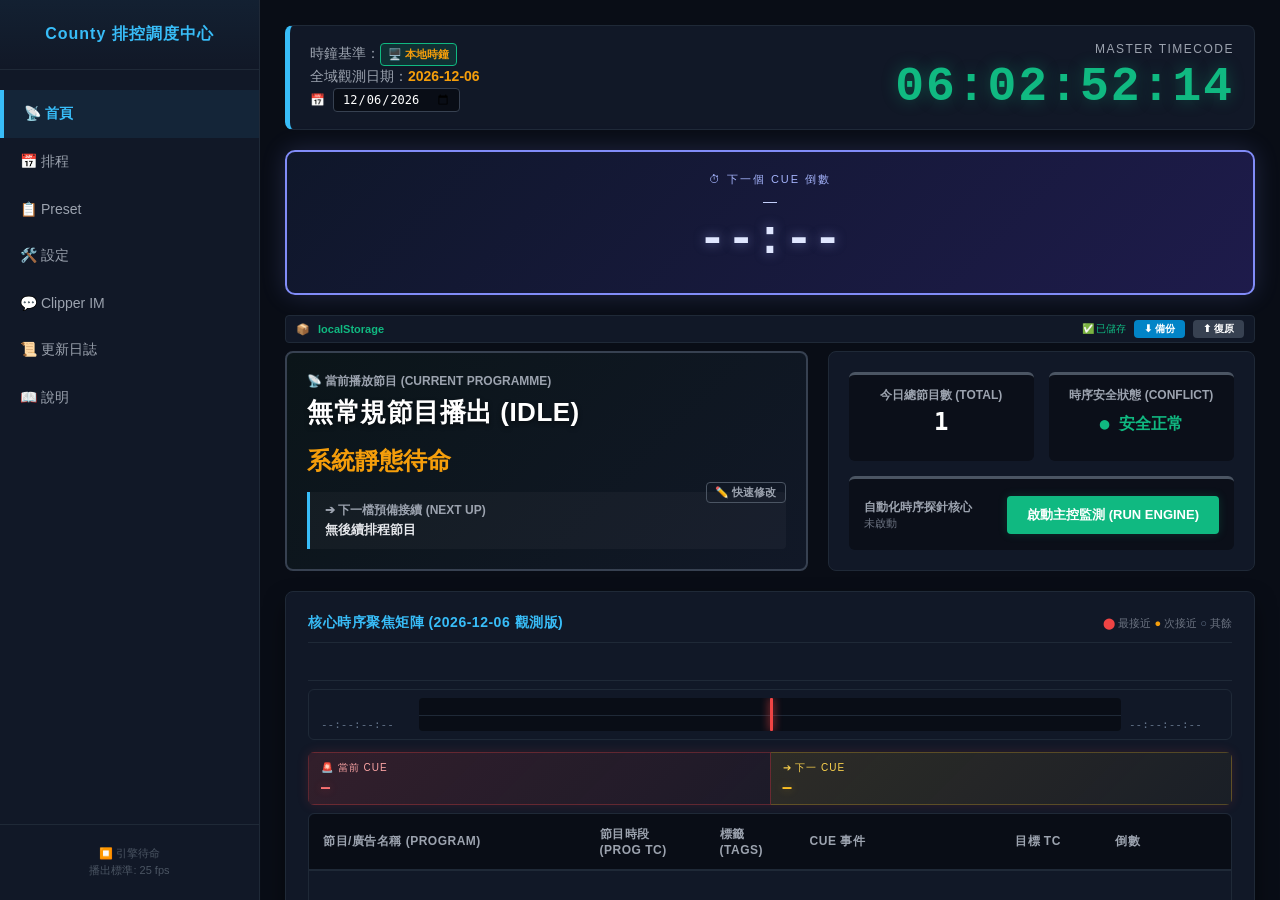
==== templates/index.html @ 67be9a36 "chore: v0.8 release — docs, CI/CD, PyInstaller build spec" ====
<!DOCTYPE html>
<html lang="zh-Hant">
<head>
    <meta charset="UTF-8">
    <meta name="viewport" content="width=device-width, initial-scale=1.0">
    <meta http-equiv="Cache-Control" content="no-cache, no-store, must-revalidate">
    <meta http-equiv="Pragma" content="no-cache">
    <meta http-equiv="Expires" content="0">
    <title>County 廣播主控室操作員系統 v0.5</title>
    <link rel="stylesheet" href="/static/county.css">
    <style>
        /* CSS moved to /static/county.css */
    </style><script>
// ⛑️ County 啟動探針
window._countyBoot = {
    ok: false,
    time: Date.now(),
    modules: {},
    showError: function(msg, detail) {
        document.title = '⚠️ County 啟動失敗';
        document.body.innerHTML = '<div style="display:flex;align-items:center;justify-content:center;min-height:100vh;background:#090d16;color:#f1f5f9;font-family:sans-serif;padding:20px;">' +
            '<div style="max-width:600px;background:#111827;border:1px solid #ef4444;border-radius:12px;padding:30px;text-align:center;">' +
            '<div style="font-size:48px;margin-bottom:16px;">⚠️</div>' +
            '<h2 style="color:#ef4444;margin:0 0 8px 0;">County 系統啟動失敗</h2>' +
            '<p style="color:#9ca3af;margin:0 0 16px 0;">' + msg + '</p>' +
            '<pre style="background:#030712;color:#34d399;padding:16px;border-radius:6px;font-size:12px;text-align:left;overflow:auto;max-height:200px;white-space:pre-wrap;">' + detail + '</pre>' +
            '<div style="margin-top:16px;display:flex;gap:8px;justify-content:center;">' +
            '<button onclick="location.reload()" style="background:#0284c7;color:#fff;border:none;padding:10px 20px;border-radius:6px;cursor:pointer;font-size:14px;">🔄 重新載入</button>' +
            '<button onclick="localStorage.clear();location.reload()" style="background:#dc2626;color:#fff;border:none;padding:10px 20px;border-radius:6px;cursor:pointer;font-size:14px;">⚠️ 重置儲存並載入</button>' +
            '</div></div></div>';
    }
};
setTimeout(function() {
    if (!window._countyBoot.ok) {
        var detail = '';
        detail += '• JavaScript 主程式載入逾時 5 秒\n';
        detail += '• 可能原因：JS 語法錯誤、模組依賴順序錯誤\n';
        detail += '• 請開啟開發者工具 (F12 → Console) 查看具體錯誤\n';
        detail += '• 載入時間: ' + new Date(window._countyBoot.time).toISOString();
        window._countyBoot.showError('JavaScript 引擎初始化逾時', detail);
    }
}, 5000);
</script>
</head>
<body>

    <div class="vcc-pre-system-sandbox-wrapper">

        <div class="sidebar-overlay" id="sidebarOverlay" onclick="toggleSidebar()"></div>
        <button class="sidebar-toggle" id="sidebarToggle" onclick="toggleSidebar()">☰</button>

        <div class="sidebar" id="mainSidebar">
            <div>
                <div class="sidebar-header">County 排控調度中心</div>
                <div class="sidebar-menu">
                    <div class="menu-item active" id="menu-live" onclick="switchPage('live')">📡 首頁</div>
                    <div class="menu-item" id="menu-rundown" onclick="switchPage('rundown')">📅 排程</div>
                    <div class="menu-item" id="menu-preset" onclick="switchPage('preset')">📋 Preset</div>
                    <div class="menu-item" id="menu-settings" onclick="switchPage('settings')">🛠️ 設定</div>
                    <div class="menu-item" id="menu-clipper" onclick="switchPage('clipper')">💬 Clipper IM <span class="clipper-badge" id="clipperBadge">0</span></div>
                    <div class="menu-item" id="menu-changelog" onclick="switchPage('changelog')">📜 更新日誌</div>
                    <div class="menu-item" id="menu-help" onclick="switchPage('help')">📖 說明</div>
                </div>
            </div>
            <div class="sidebar-footer">
                <span id="sidebarEngineStatus">⏹️ 引擎待命</span><br>
                播出標準: <span id="sidebarFpsLabel">PAL 25 fps</span>
            </div>
        </div>

        <div class="main-content">

            <div class="status-panel">
                <div>
                    <div class="status-item">時鐘基準：<span id="syncBadge" class="sync-badge sync-loading">🖥️ 本地系統時鐘</span> <span id="ntpStatus" style="font-size:11px; color:#64748b;"></span> <span id="ntpLoadingIndicator" style="display:inline-flex;align-items:center;gap:4px;color:#f59e0b;font-size:11px;"><span style="width:10px;height:10px;border:2px solid #f59e0b;border-top-color:transparent;border-radius:50%;animation:spin 0.8s linear infinite;"></span>同步時間中...</span></div>
                    <div class="status-item">全域觀測日期：<span id="lblGlobalDateDisplay">--</span></div>
                    <div class="status-item" style="display:flex;align-items:center;gap:8px;">
                        <span style="color:#9ca3af;font-size:12px;">📅</span>
                        <input type="date" id="globalTargetDate" onchange="onGlobalDateChange()"
                               style="background:#090d16;border:1px solid #374151;color:#fff;padding:3px 8px;border-radius:4px;font-size:12px;font-family:monospace;">
                    </div>                </div>
                <div style="text-align: right;">
                    <div style="font-size: 12px; color: #9ca3af; margin-bottom: 4px; text-transform: uppercase; letter-spacing: 1.5px;">Master Timecode</div>
                    <div id="clock" style="text-align:center;">00:00:00:00</div>
                </div>
            </div>

            <div class="global-filter-bar" style="display: none;">
                <input type="date" id="globalTargetDate" onchange="onGlobalDateChange()">
            </div>
            <div id="page-live" class="page active">

                <!-- ⏱ Cue 倒數大看板 — 首頁最上方 -->
                <div id="homeCueCountdown" class="cue-countdown-card">
                    <div style="font-size:11px; color:#a5b4fc; text-transform:uppercase; letter-spacing:2px; margin-bottom:6px;">⏱ 下一個 Cue 倒數</div>
                    <div id="cueCountdownLabel" style="font-size:14px; color:#c7d2fe; margin-bottom:4px;">—</div>
                    <div id="cueCountdownTimer" style="font-family:'Courier New',monospace; font-size:48px; font-weight:bold; color:#e0e7ff; text-shadow:0 0 12px rgba(165,180,252,0.5);">--:--</div>
                    <div id="cueCountdownMeta" style="font-size:12px; color:#a5b4fc; margin-top:6px;"></div>
                </div>
                <div style="display:flex; align-items:center; gap:8px; margin-bottom:8px; padding:4px 10px; background:#111827; border:1px solid #1f2937; border-radius:4px; font-size:11px;">
                    <span style="color:#64748b;">📦</span>
                    <span id="fileStatus" style="color:#10b981; font-weight:bold;">localStorage</span>
                    <span style="flex:1;"></span>
                    <span id="dataDirtyIndicator" style="color:#10b981; font-size:10px;">✅ 自動</span>
                    <button class="btn-ctrl btn-export-ui" onclick="saveDataToFile()" style="padding:2px 10px; font-size:10px;">⬇ 備份</button>
                    <button class="btn-ctrl btn-import-ui" onclick="loadDataFromFile()" style="padding:2px 10px; font-size:10px;">⬆ 復原</button>
                    <input type="file" id="dataFileInput" accept=".json" style="display:none;" onchange="handleFileOpen(this)">
                </div>

                <div class="mcr-operator-grid">

                    <div class="mcr-monitor-card no-active" id="mcrOnAirCard">
                        <div class="mcr-tag-live" id="mcrLiveTag" style="display: none;">ON AIR</div>
                        <div class="mcr-label-sub">📡 當前播放節目 (Current Programme)</div>
                        <div class="mcr-prog-title" id="mcrOnAirTitle">無常規節目播出 (IDLE)</div>
                        <div class="mcr-prog-countdown" id="mcrOnAirCountdown">系統靜態待命</div>                        
                        <button id="btnQuickEdit" style="float:right; background:transparent; border:1px solid #4b5563; color:#9ca3af; border-radius:4px; cursor:pointer; font-size:11px; padding:2px 8px; margin-top:5px;" onclick="toggleQuickEdit()">✏️ 快速修改</button>

                        <div id="mcrQuickEdit" style="display:none; margin-top:10px; padding:10px; background:rgba(0,0,0,0.3); border-radius:6px;">
                            <div style="display:flex; gap:8px; flex-wrap:wrap; align-items:center;">
                                <label style="font-size:11px; color:#9ca3af;">開始: <input type="text" id="quickStartTime" style="width:130px; background:#090d16; border:1px solid #374151; color:#fff; padding:4px 6px; border-radius:3px; font-size:12px; font-family:monospace;"></label>
                                <label style="font-size:11px; color:#9ca3af;">長度: <input type="text" id="quickDuration" style="width:130px; background:#090d16; border:1px solid #374151; color:#fff; padding:4px 6px; border-radius:3px; font-size:12px; font-family:monospace;"></label>
                                <button class="btn-add" onclick="applyQuickEdit()" style="padding:4px 12px; font-size:11px;">套用</button>
                                <button class="btn-cancel" onclick="cancelQuickEdit()" style="padding:4px 12px; font-size:11px;">取消</button>
                            </div>
                        </div>


                        <div class="mcr-next-bar">
                            <div class="mcr-label-sub" style="margin-bottom: 2px;">➔ 下一檔預備接續 (Next Up)</div>
                            <div style="font-size: 13px; font-weight: bold; color: #e5e7eb;" id="mcrNextTitle">無後續排程節目</div>
                        </div>
                    </div>

                    <div class="traffic-summary-card">
                        <div class="traffic-stat-block">
                            <div class="mcr-label-sub">今日總節目數 (Total)</div>
                            <div class="traffic-stat-num" id="homeTotalCount">0</div>
                        </div>
                        <div class="traffic-stat-block" id="homeConflictBlock">
                            <div class="mcr-label-sub">時序安全狀態 (Conflict)</div>
                            <div class="traffic-stat-num" id="homeConflictStatus" style="font-size: 16px; color: #10b981; padding-top: 6px;">● 安全正常</div>
                        </div>
                        <div class="traffic-stat-block" style="grid-column: span 2; display: flex; justify-content: space-between; align-items: center; padding: 10px 15px; text-align: left;">
                            <div>
                                <div class="mcr-label-sub" style="margin-bottom: 0;">自動化時序探針核心</div>
                                <div style="font-size: 11px; color: #6b7280;" id="homeEngineStatus">未啟動</div>
                            </div>
                            <button class="btn-start" id="btnMainTrack" onclick="initGlobalTracking()">啟動主控監測 (RUN ENGINE)</button>
                        </div>
                    </div>

                </div>

                <div class="panel-box">
                    <div class="panel-header-box">
                        <div class="panel-title" id="matrixTitle">時序矩陣 (Timeline)</div>
                        <div style="font-size: 11px; color: #6b7280;"><span style="color:#ef4444;">⬤</span> 最接近 <span style="color:#f59e0b;">●</span> 次接近 <span style="color:#64748b;">○</span> 其餘</div>
                    </div>

                    <div id="matrixColorLegend" style="display:flex;flex-wrap:wrap;padding:6px 0;border-bottom:1px solid #1f2937;margin-bottom:8px;min-height:20px;"></div>

                    <!-- Timeline GUI 時間軸（按節目分層） -->
                    <div class="timeline-panel">
                        <div class="timeline-label" id="timelineRangeStart">--:--:--:--</div>
                        <div class="timeline-tracks-wrap" id="timelineTracksWrap">
                            <div class="timeline-ruler" id="timelineRuler"><!-- JS 填入刻度標籤 --></div>
                            <div id="timelineTrackContainer"><!-- JS 填入各節目軌道 --></div>
                            <div class="timeline-now-marker" id="timelineNowMarker" style="left:50%;"></div>
                            <div class="timeline-now-label" id="timelineNowLabel" style="left:50%;">NOW</div>
                        </div>
                        <div class="timeline-label" id="timelineRangeEnd">--:--:--:--</div>
                    </div>

                    <!-- 當前 & 下一個 Cue Point 即時看板 -->
                    <div style="display:flex; gap:0; margin:8px 0; padding:0; border-radius:6px; overflow:hidden; font-size:13px; box-shadow:0 0 12px rgba(239,68,68,0.15);">
                        <div style="flex:1; background:linear-gradient(135deg, rgba(239,68,68,0.15) 0%, rgba(239,68,68,0.05) 100%); border:1px solid rgba(239,68,68,0.3); padding:8px 12px;">
                            <div style="color:#fca5a5; font-size:10px; text-transform:uppercase; letter-spacing:1px; margin-bottom:3px;">🚨 當前 Cue</div>
                            <div id="currentCueDisplay" style="color:#f87171; font-size:15px; font-weight:bold; font-family:monospace; text-shadow:0 0 8px rgba(239,68,68,0.4);">—</div>
                        </div>
                        <div style="flex:1; background:linear-gradient(135deg, rgba(251,191,36,0.12) 0%, rgba(251,191,36,0.04) 100%); border:1px solid rgba(251,191,36,0.25); padding:8px 12px; border-left:none;">
                            <div style="color:#fcd34d; font-size:10px; text-transform:uppercase; letter-spacing:1px; margin-bottom:3px;">➔ 下一 Cue</div>
                            <div id="nextCueDisplay" style="color:#fbbf24; font-size:15px; font-weight:bold; font-family:monospace; text-shadow:0 0 8px rgba(251,191,36,0.4);">—</div>
                        </div>
                    </div>

                    <div class="matrix-scroll-wrap" id="matrixScrollWrap">
                        <table class="vcc-pre-table" style="margin-bottom:0;">
                            <thead>
                                <tr>
                                    <th style="width:30%;">節目/廣告名稱 (Program)</th>
                                    <th style="width:120px;">節目時段 (Prog TC)</th>
                                    <th style="width:90px;">標籤 (Tags)</th>
                                    <th>Cue 事件</th>
                                    <th style="width:100px;">目標 TC</th>
                                    <th style="width:130px;">倒數</th>
                                </tr>
                            </thead>
                            <tbody id="matrixTableBody">
                                <tr><td colspan="6" style="text-align: center; color: #4b5563; padding: 30px 0;">未就緒。請先至「跨期日曆與常規編排」分頁確認交通排程，隨後點擊上方「啟動主控監測」按鈕。</td></tr>
                            </tbody>
                        </table>
                    </div>
                </div>
            </div>

            <div id="page-rundown" class="page">

                <div style="display:flex; align-items:center; gap:8px; margin-bottom:8px; padding:4px 10px; background:#111827; border:1px solid #1f2937; border-radius:4px; font-size:11px;">
                    <span style="color:#64748b;">📦</span>
                    <span id="fileStatus2" style="color:#10b981; font-weight:bold;">localStorage</span>
                    <span style="flex:1;"></span>
                    <span id="dataDirtyIndicator2" style="color:#10b981; font-size:10px;">✅ 自動</span>
                    <button class="btn-ctrl btn-export-ui" onclick="saveDataToFile()" style="padding:2px 10px; font-size:10px;">⬇ 備份</button>
                    <button class="btn-ctrl btn-import-ui" onclick="loadDataFromFile()" style="padding:2px 10px; font-size:10px;">⬆ 復原</button>
                </div>

                <div class="grid-layout-2col">
                    <div class="panel-box" style="margin-bottom: 0;">
                        <div class="panel-header-box"><div class="panel-title">行事曆 (Calendar)</div></div>
                        <div class="gui-calendar-card">
                            <div class="calendar-nav-header">
                                <div class="calendar-nav-btn" onclick="moveCalendarMonth(-1)">◀</div>
                                <span id="calendarMonthLabel">2026 年 06 月</span>
                                <div class="calendar-nav-btn" onclick="moveCalendarMonth(1)">▶</div>
                                <button class="calendar-nav-btn" onclick="goToToday()" style="font-size:11px;padding:2px 8px;">📅 今天</button>
                            </div>
                            <div class="calendar-grid-head">
                                <div>日</div><div>一</div><div>二</div><div>三</div><div>四</div><div>五</div><div>六</div>
                            </div>
                            <div class="calendar-grid-body" id="calendarGridBody"></div>
                        </div>
                        <p style="font-size:11px; color:#4b5563; margin-top:10px; line-height:1.5;">💡 點擊切換日期 · <span style="color:#a855f7;font-weight:bold;">●</span> 有排程</p>
                    </div>

                    <div class="panel-box" style="margin-bottom: 0;">
                        <div class="panel-header-box"><div class="panel-title" id="formPanelTitle">新增節目</div></div>
                        <div class="input-form">
                            <div class="input-group">
                                <label>節目名稱</label>
                                <input type="text" id="progName" value="新增節目">
                            </div>
                            <div class="input-group">
                                <label>播放日期</label>
                                <input type="date" id="progDate">
                            </div>
                            <div class="input-group">
                                <label>開播時碼 (TC)</label>
                                <div style="display:flex; gap:6px; flex-wrap:wrap;">
                                    <input type="text" id="startTimeStr" placeholder="18:30:00:00" style="flex:1; min-width:160px;">
                                    <button class="btn-sync" onclick="setStartTimeOneMinLater()" style="padding:4px 8px; font-size:11px; white-space:nowrap;">⏱ 一分鐘後</button>
                                </div>
                            </div>
                            <div class="input-group">
                                <label>長度</label>
                                <div style="display:flex; gap:6px; flex-wrap:wrap;">
                                    <input type="text" id="durationStr" placeholder="00:30:00:00" style="flex:1; min-width:160px;">
                                </div>
                            </div>
                            <div class="input-group">
                                <label>週期</label>
                                <select id="periodicType" onchange="onPeriodicTypeChange()">
                                    <option value="none">✨ 單次</option>
                                    <option value="daily">🔄 每日</option>
                                    <option value="weekdays">📅 工作日</option>
                                    <option value="weekly">📆 每週</option>
                                    <option value="custom">🗓️ 自訂星期</option>
                                </select>
                            </div>
                            <div class="input-group" id="periodicEndGroup" style="display:none;">
                                <label>終止日期</label>
                                <input type="date" id="periodicEndDate">
                            </div>
                            <div class="input-group" id="periodicDayGroup" style="display:none;">
                                <label>選擇星期</label>
                                <div style="display:flex; gap:4px; flex-wrap:wrap;">
                                    <label style="cursor:pointer;display:flex;align-items:center;gap:3px;background:#1f2937;padding:4px 8px;border-radius:4px;font-size:12px;"><input type="checkbox" class="day-cb" value="0" style="width:14px;height:14px;"> 日</label>
                                    <label style="cursor:pointer;display:flex;align-items:center;gap:3px;background:#1f2937;padding:4px 8px;border-radius:4px;font-size:12px;"><input type="checkbox" class="day-cb" value="1" style="width:14px;height:14px;"> 一</label>
                                    <label style="cursor:pointer;display:flex;align-items:center;gap:3px;background:#1f2937;padding:4px 8px;border-radius:4px;font-size:12px;"><input type="checkbox" class="day-cb" value="2" style="width:14px;height:14px;"> 二</label>
                                    <label style="cursor:pointer;display:flex;align-items:center;gap:3px;background:#1f2937;padding:4px 8px;border-radius:4px;font-size:12px;"><input type="checkbox" class="day-cb" value="3" style="width:14px;height:14px;"> 三</label>
                                    <label style="cursor:pointer;display:flex;align-items:center;gap:3px;background:#1f2937;padding:4px 8px;border-radius:4px;font-size:12px;"><input type="checkbox" class="day-cb" value="4" style="width:14px;height:14px;"> 四</label>
                                    <label style="cursor:pointer;display:flex;align-items:center;gap:3px;background:#1f2937;padding:4px 8px;border-radius:4px;font-size:12px;"><input type="checkbox" class="day-cb" value="5" style="width:14px;height:14px;"> 五</label>
                                    <label style="cursor:pointer;display:flex;align-items:center;gap:3px;background:#1f2937;padding:4px 8px;border-radius:4px;font-size:12px;"><input type="checkbox" class="day-cb" value="6" style="width:14px;height:14px;"> 六</label>
                                </div>
                            </div>
                            <div class="input-group" id="overrideSingleGroup" style="display:none;">
                                <label style="display:flex; align-items:center; gap:8px; cursor:pointer;">
                                    <input type="checkbox" id="chkOverrideSingle" style="width:16px;height:16px;">
                                    <span>🔀 只改此筆</span>
                                </label>
                                <div style="font-size:11px; color:#64748b; margin-top:2px;">不影響週期設定，僅新增單次版本</div>
                            </div>
                            <div class="input-group full-width">
                                <label>Cue Preset</label>
                                <select id="progPreset"></select>
                            </div>
                            <div class="input-group full-width">
                                <label>🏷️ 標籤</label>
                                <div class="tag-input-area">
                                    <input type="text" id="progTagInput" placeholder="輸入標籤後按 Enter 或點新增">
                                    <button class="btn-sync" onclick="addProgramTag()" style="padding:4px 8px; font-size:11px;">＋ 新增</button>
                                </div>
                                <div class="tag-list" id="progTagList"></div>
                            </div>
                            <div class="input-group full-width">
                                <label>🎨 顏色標籤</label>
                                <div class="clr-picker" id="progColorPicker"></div>
                                <input type="hidden" id="progColorLabel" value="">
                            </div>
                        </div>
                        <div class="btn-zone">
                            <button class="btn-add" id="btnSubmitForm" onclick="submitProgramForm()">儲存至編排庫 (Save Entry)</button>
                            <button class="btn-cancel" id="btnCancelEdit" onclick="exitEditMode()" style="display:none;">取消修改</button>
                        </div>
                    </div>
                </div>

                <div class="panel-box" style="margin-top: 20px;">
                    <div class="panel-header-box">
                        <div class="panel-title">📆 本週縱覽</div>
                        <div style="font-size:11px; color:#6b7280;" id="weekGlanceLabel">選擇一週</div>
                    </div>
                    <div id="weekGlanceContainer" class="week-grid">
                        <!-- JS 渲染 -->
                    </div>
                </div>

                <div class="panel-box" style="overflow-y: auto; max-height: 350px; margin-top: 20px;">
                    <div class="panel-header-box">
                        <div class="panel-title" id="rundownListTitle">節目表 (Rundown)</div>
                        <div class="btn-ctrl-group">
                            <input type="file" id="importFile" accept=".json" style="display:none;" onchange="importRundown(this)">
                            <button class="btn-ctrl btn-import-ui" onclick="document.getElementById('importFile').click()">匯入</button>
                            <button class="btn-ctrl btn-export-ui" onclick="exportRundown()">匯出</button>
                            <button class="btn-ctrl btn-clear-ui" onclick="clearAllPrograms()">全清</button>
                        </div>
                    </div>
                    <div style="display:flex; align-items:center; gap:8px; margin-bottom:8px;">
                        <input type="text" id="searchRundown" placeholder="🔍 搜尋節目名稱..." oninput="filterRundown()" style="flex:1; background:#090d16; border:1px solid #374151; color:#fff; padding:6px 10px; border-radius:4px; font-size:12px; outline:none;">
                        <button id="searchClearBtn" onclick="document.getElementById('searchRundown').value='';filterRundown();this.style.display='none';" style="display:none;background:transparent;border:none;color:#64748b;cursor:pointer;font-size:14px;padding:4px;">✕</button>
                    </div>
                    <table class="vcc-pre-table" id="rundownTable">
                        <thead>
                            <tr>
                                <th style="cursor:pointer;" onclick="sortRundownTable('name')" class="sortable-th">名稱 <span class="sort-icon" id="sortRundown-name"></span></th>
                                <th style="cursor:pointer;" onclick="sortRundownTable('broadcastDate')" class="sortable-th">日期 <span class="sort-icon" id="sortRundown-broadcastDate"></span></th>
                                <th style="cursor:pointer;" onclick="sortRundownTable('startTime')" class="sortable-th">開播 <span class="sort-icon" id="sortRundown-startTime"></span></th>
                                <th style="cursor:pointer;" onclick="sortRundownTable('endTime')" class="sortable-th">結束 <span class="sort-icon" id="sortRundown-endTime"></span></th>
                                <th style="cursor:pointer;" onclick="sortRundownTable('duration')" class="sortable-th">長度 <span class="sort-icon" id="sortRundown-duration"></span></th>
                                <th style="cursor:pointer;" onclick="sortRundownTable('periodicType')" class="sortable-th">週期 <span class="sort-icon" id="sortRundown-periodicType"></span></th>
                                <th style="cursor:pointer;" onclick="sortRundownTable('presetId')" class="sortable-th">Preset <span class="sort-icon" id="sortRundown-presetId"></span></th>
                                <th style="width: 90px; text-align: center;">操作</th>
                            </tr>
                        </thead>
                        <tbody id="rundownTableBody"></tbody>
                    </table>
                </div>
            </div>

            <div id="page-preset" class="page">
                <div class="panel-box">
                    <div class="panel-header-box"><div class="panel-title">Preset 管理器</div></div>
                    <div class="input-form" style="grid-template-columns: 1fr;">
                        <div class="input-group">
                            <label>選擇 Preset</label>
                            <div style="display:flex; align-items:center; gap:6px;">
                                <select id="presetSelector" onchange="onPresetSelectionChange()" style="flex:1;"></select>
                                <button class="btn-sync" onclick="duplicatePreset()" style="font-size:11px; padding:5px 10px; white-space:nowrap;">📋 複製</button>
                            </div>
                        </div>
                        <div class="input-group">
                            <label>名稱</label>
                            <input text="text" id="presetNameField">
                        </div>
                        <div class="input-group">
                            <label>節點設定 (每行一個提示點)</label>
                            <div style="font-size:11px;color:#64748b;margin-bottom:4px;">💡 拖曳 ⋮⋮ 排序節點</div>
                            <table id="presetNodesTable">
                                <thead>
                                    <tr>
                                        <th style="width:28px;cursor:default;text-align:center;" title="拖動以排序">☰</th>
                                        <th style="width:90px;cursor:pointer;" onclick="sortPresetNodes('offsetType')" class="sortable-th">偏移方式 <span class="sort-icon" id="sortIcon-offsetType"></span></th>
                                        <th style="width:80px;cursor:pointer;" onclick="sortPresetNodes('offsetSec')" class="sortable-th">偏移 (MM:SS) <span class="sort-icon" id="sortIcon-offsetSec"></span></th>
                                        <th style="cursor:pointer;" onclick="sortPresetNodes('nodeName')" class="sortable-th">節點名稱 <span class="sort-icon" id="sortIcon-nodeName"></span></th>
                                        <th style="width:130px;cursor:pointer;" onclick="sortPresetNodes('soundId')" class="sortable-th">提示音 <span class="sort-icon" id="sortIcon-soundId"></span></th>
                                        <th style="width:70px;text-align:center;">操作</th>
                                    </tr>
                                </thead>
                                <tbody id="presetNodesTbody">
                                    <!-- 由 JS 動態渲染 -->
                                </tbody>
                            </table>
                            <button class="btn-sync" onclick="addNodeRow()" style="font-size:12px; padding:5px 10px;">＋ 新增</button>
                            <button class="btn-ctrl btn-export-ui" onclick="sortNodesByCueOrder()" style="font-size:11px;padding:4px 10px;">⏱ Cue 順序</button>
                        </div>
                    </div>
                    <div class="btn-zone">
                        <button class="btn-sync" onclick="initNewPresetForm()">新建</button>
                        <button class="btn-add" style="background-color: #10b981;" onclick="savePresetAction()">儲存</button>
                        <button class="btn-cancel btn-danger-action" onclick="deletePresetAction()">刪除</button>
                    </div>
                    <div style="display:flex;align-items:center;gap:8px;margin-top:8px;padding:6px 10px;background:#111827;border:1px solid #1f2937;border-radius:4px;">
                        <input type="checkbox" id="cfgPresetProtection" onchange="saveConfig(); refreshPresetDropdownUI();" style="width:16px;height:16px;" checked>
                        <span style="font-size:12px;color:#9ca3af;">🔒 保護內建 Preset（關閉後可刪除）</span>
                    </div>
                    <div style="margin-top:8px; border-top:1px solid #1f2937; padding-top:8px;">
                        <div style="display:flex; align-items:center; gap:10px; margin-bottom:6px;">
                            <span style="font-size:12px; color:#64748b; cursor:pointer;" onclick="togglePresetJsonArea()" id="presetJsonToggle">▶ JSON</span>
                            <input type="file" id="presetImportFile" accept=".json" style="display:none;" onchange="importPresetFromFile(this)">
                            <button class="btn-ctrl btn-export-ui" style="font-size:11px; padding:3px 8px;" onclick="exportPresetAsJson()">匯出</button>
                            <button class="btn-ctrl btn-import-ui" style="font-size:11px; padding:3px 8px;" onclick="document.getElementById('presetImportFile').click()">匯入</button>
                            <button class="btn-add" style="font-size:11px; padding:3px 8px; background-color:#374151;" onclick="applyPresetJson()">套用</button>
                        </div>
                        <textarea id="presetJsonArea" style="display:none; width:100%; height:100px; background:#030712; border:1px solid #374151; color:#a7f3d0; padding:8px; font-family:monospace; font-size:11px; border-radius:4px; resize:vertical;" placeholder="在此貼上 JSON 或點擊「從檔案匯入」..."></textarea>
                    </div>
                </div>
            </div>

            <div id="page-settings" class="page">
                <div style="display: grid; grid-template-columns: 1fr 1fr; gap: 20px;">
                    <div>
                        <div class="panel-box">
                            <div class="panel-header-box"><div class="panel-title">🕒 NTP 時間服務</div></div>
                            <div class="input-form" style="grid-template-columns: 1fr;">
                                <div class="input-group">
                                    <label>NTP 伺服器</label>
                                    <input type="text" id="cfgNtpUrl" value="stdtime.gov.hk" onchange="saveConfig()" style="width:100%;">
                                    <div style="font-size:11px; color:#64748b; margin-top:4px;">使用真實 NTP (UDP 123) 協定，由伺服器端 ntplib 處理</div>
                                </div>
                                <div class="input-group">
                                    <label>自動同步間隔（秒）</label>
                                    <div style="display:flex; align-items:center; gap:8px;">
                                        <input type="number" id="cfgNtpInterval" value="600" min="0" max="86400" style="width:100px;" onchange="saveConfig(); restartAutoSync();">
                                        <span style="font-size:11px; color:#64748b;">0 = 關閉</span>
                                    </div>
                                </div>
                                <div class="input-group">
                                    <label>狀態</label>
                                    <div id="settingsNtpStatus" style="font-size:13px; color:#9ca3af;">尚未同步</div>
                                </div>
                                <div class="input-group">
                                    <label>最後同步時間</label>
                                    <div id="settingsNtpLastSync" style="font-size:12px; color:#64748b; font-family:monospace;">—</div>
                                </div>
                                <div class="input-group" style="margin-top:4px;">
                                    <button class="btn-start" id="btnNtpSync" onclick="handleManualNtpSync()" style="font-size:12px; padding:8px 16px;">🔄 立即同步</button>
                                </div>
                            </div>
                        </div>
                        <div class="panel-box">
                            <div class="panel-header-box"><div class="panel-title">🔊 音訊設定</div></div>
                            <div class="input-form" style="grid-template-columns: 1fr;">
                                <div class="input-group">
                                    <label>預設頻率 (Hz)</label>
                                    <input type="number" id="cfgBeepFreq" value="1500" min="400" max="4000" onchange="saveConfig()">
                                </div>
                                <div class="input-group">
                                    <label>持續時間 (秒)</label>
                                    <input type="number" id="cfgBeepDur" value="0.5" step="0.1" min="0.1" max="3" onchange="saveConfig()">
                                </div>
                            </div>
                            <button class="btn-sync" onclick="testOscillatorSound()">🔊 測試音</button>
                        </div>
                    </div>
                    <div class="panel-box" style="margin-top:15px;">
                        <div class="panel-header-box"><div class="panel-title">⏱ FPS 設定</div></div>
                        <div class="input-form" style="grid-template-columns: 1fr;">
                            <div class="input-group">
                                <label>FPS</label>
                                <div style="display:flex; align-items:center; gap:8px;">
                                    <input type="number" id="cfgFrameRate" value="25" min="1" max="60" style="width:80px;">
                                    <span style="font-size:11px; color:#64748b;">PAL: 25 / NTSC: 29.97 / 電影: 24</span>
                                    <button class="btn-sync" onclick="applyFrameRate()" style="padding:4px 10px; font-size:11px;">套用</button>
                                </div>
                                <div style="font-size:11px; color:#64748b; margin-top:4px;">⚠️ 需重啟 ENGINE</div>
                            </div>
                        </div>
                    </div>
                    <div class="panel-box" style="margin-top:15px;">
                        <div class="panel-header-box"><div class="panel-title">🌐 時區</div></div>
                        <div class="input-form" style="grid-template-columns: 1fr;">
                            <div class="input-group">
                                <label>時區</label>
                                <select id="cfgTimezone" onchange="saveConfig()" style="width:100%;"></select>
                                <div style="font-size:11px; color:#64748b; margin-top:4px;">影響換日與 Cue 觸發時間</div>
                            </div>
                        </div>
                    </div>
                    <div class="panel-box" style="margin-top:15px;">
                        <div class="panel-header-box"><div class="panel-title">🗑️ 保留原則</div></div>
                        <div class="input-form" style="grid-template-columns: 1fr;">
                            <div class="input-group">
                                <label>Cue 保留秒數</label>
                                <div style="display:flex; align-items:center; gap:8px;">
                                    <input type="number" id="cfgRetentionSec" value="5" min="0" max="60" style="width:80px;" onchange="saveConfig()">
                                    <span style="font-size:11px; color:#64748b;">秒</span>
                                </div>
                                <div style="font-size:11px; color:#64748b; margin-top:4px;">觸發後在矩陣中保留多久</div>
                            </div>
                        </div>
                    </div>
                    <div>
                        <div class="panel-box">
                            <div class="panel-header-box"><div class="panel-title">⚙️ Config 檔</div></div>
                            <div style="font-size:11px; color:#9ca3af; margin-bottom:6px;">所有設定 JSON</div>
                            <textarea id="configJsonArea" style="width:100%; height:90px; background:#030712; border:1px solid #374151; color:#a7f3d0; padding:6px; font-family:monospace; font-size:11px; border-radius:4px; resize:vertical; margin-bottom:6px;"></textarea>
                            <div class="btn-zone" style="gap:6px;">
                                <button class="btn-ctrl btn-export-ui" style="font-size:10px; padding:4px 8px;" onclick="refreshConfigJsonArea()">🔄 刷新</button>
                                <button class="btn-add" style="font-size:10px; padding:4px 8px; background-color:#10b981;" onclick="applyConfigJson()">套用</button>
                                <button class="btn-sync" style="font-size:10px; padding:4px 8px;" onclick="exportConfigAsJson()">下載</button>
                                <input type="file" id="configImportFile" accept=".json" style="display:none;" onchange="importConfigFromFile(this)">
                                <button class="btn-ctrl btn-import-ui" style="font-size:10px; padding:4px 8px;" onclick="document.getElementById('configImportFile').click()">匯入</button>
                                <button class="btn-cancel btn-danger-action" style="font-size:10px; padding:4px 8px;" onclick="factoryResetStorage()">🚨 重置</button>
                                <button class="btn-ctrl btn-export-ui" style="font-size:10px; padding:4px 8px;" onclick="saveDataToFile()">⬇ 備份</button>
                                <button class="btn-ctrl btn-import-ui" style="font-size:10px; padding:4px 8px;" onclick="loadDataFromFile()">⬆ 復原</button>
                            </div>
                        </div>
                        <div class="panel-box" style="margin-top:15px;">
                            <div class="panel-header-box"><div class="panel-title">🚑 Crash Dump</div></div>
                            <div style="font-size:11px; color:#9ca3af; margin-bottom:6px;">系統狀態報告</div>
                            <textarea id="crashDumpArea" style="width:100%; height:100px; background:#030712; border:1px solid #374151; color:#a7f3d0; padding:6px; font-family:monospace; font-size:11px; border-radius:4px; resize:vertical; margin-bottom:6px;"></textarea>
                            <div class="btn-zone" style="gap:6px;">
                                <button class="btn-ctrl btn-export-ui" style="font-size:10px; padding:4px 8px;" onclick="generateCrashDump()">📋 生成</button>
                                <button class="btn-sync" style="font-size:10px; padding:4px 8px;" onclick="saveCrashDumpToFile()">⬇ 下載</button>
                            </div>
                        </div>
                        <div class="panel-box" style="margin-top:15px;">
                            <div class="panel-header-box">
                                <div class="panel-title">📋 伺服器日誌 (Server Log)</div>
                                <div style="display:flex; gap:4px;">
                                    <button class="btn-ctrl btn-export-ui" id="btnFetchServerLog" onclick="fetchServerLog()" style="padding:2px 8px; font-size:10px;">🔄 刷新</button>
                                    <button class="btn-ctrl btn-export-ui" onclick="downloadServerLog()" style="padding:2px 8px; font-size:10px;">⬇ 匯出</button>
                                </div>
                            </div>
                            <div style="font-size:11px; color:#9ca3af; margin-bottom:6px;">由後端記錄，24h 自動輪換</div>
                            <textarea id="serverLogArea" readonly style="width:100%; height:160px; background:#030712; border:1px solid #374151; color:#a7f3d0; padding:6px; font-family:monospace; font-size:11px; border-radius:4px; resize:vertical; margin-bottom:4px;"></textarea>
                            <div style="font-size:11px; color:#4b5563; text-align:right;"><span id="serverLogLines">0</span> 行</div>
                        </div>
                        <div class="panel-box" style="margin-top:15px;">
                            <div class="panel-header-box"><div class="panel-title">⚡ 開發者選項</div></div>
                            <div class="input-form" style="grid-template-columns: 1fr;">
                                <div class="input-group">
                                    <label>Engine 間隔 (ms)</label>
                                    <div style="display:flex; align-items:center; gap:8px;">
                                        <input type="number" id="devEngineInterval" value="40" min="10" max="1000" style="width:80px;">
                                        <button class="btn-sync" onclick="applyDevEngineInterval()" style="padding:4px 10px; font-size:11px;">套用</button>
                                    </div>
                                    <div style="font-size:11px; color:#64748b; margin-top:2px;">⚠️ 低於 30ms 可能影響效能，需重啟 ENGINE 生效</div>
                                </div>
                                <div class="input-group">
                                    <label>Log 保留行數</label>
                                    <input type="number" id="devLogLines" value="200" min="10" max="5000" onchange="applyDevLogLines()" style="width:80px;">
                                </div>
                                <div class="input-group">
                                    <label>除錯模式</label>
                                    <div style="display:flex; align-items:center; gap:12px;">
                                        <label style="display:flex; align-items:center; gap:4px;cursor:pointer;"><input type="checkbox" id="devVerboseLog" onchange="applyDevVerboseLog()"> 詳細 Log</label>
                                        <label style="display:flex; align-items:center; gap:4px;cursor:pointer;"><input type="checkbox" id="devDebugLayout" onchange="applyDevDebugLayout()"> 顯示佈局邊框</label>
                                    </div>
                                </div>
                            </div>
                        </div>
                        <div class="panel-box" style="margin-top:15px;">
                            <div class="panel-header-box"><div class="panel-title">記憶體狀態探針 (Rundown JSON Inspector)</div></div>
                            <div class="input-group">
                                <textarea id="debugStateTextArea" style="height: 140px; font-size: 11px; color: #a7f3d0; background:#030712; border: 1px solid #374151; padding: 10px; font-family: monospace; resize: none;"></textarea>
                            </div>
                            <div class="btn-zone" style="margin-top: 8px;">
                                <button class="btn-update" style="padding: 6px 12px;" onclick="applyInjectedJsonState()">注入並套用原始 JSON 變更</button>
                                <button class="btn-sync" style="padding: 6px 12px;" onclick="refreshJsonInspectorProbe()">刷新探針</button>
                            </div>
                        </div>
                    </div>

                    <!-- ENGINE 觸發記錄 -->
                    <div class="panel-box">
                        <div class="panel-header-box">
                            <div class="panel-title">📜 ENGINE 觸發記錄</div>
                            <button class="btn-ctrl btn-export-ui" onclick="showTriggerHistory()" style="padding:3px 10px; font-size:10px;">📜 檢視</button>
                        </div>
                        <div style="font-size:11px; color:#64748b;">顯示最近觸發的 Cue 點記錄<span id="triggerHistoryCount" style="margin-left:8px; color:#9ca3af;"></span></div>
                    </div>

                    <!-- 系統日誌 (Console) -->
                    <div class="panel-box">
                        <div class="panel-header-box">
                            <div class="panel-title">系統日誌 (Console)</div>
                            <div style="display:flex; gap:4px;">
                                <button class="btn-ctrl btn-export-ui" onclick="exportClientLog()" style="padding:2px 8px; font-size:10px;">📋 匯出日誌</button>
                                <button class="btn-ctrl btn-import-ui" onclick="document.getElementById('consoleTerminal').innerHTML='';" style="padding:2px 8px; font-size:10px;">🗑 清除</button>
                            </div>
                        </div>
                                                <div id="consoleScrollLock" class="console-scroll-lock" style="display:none;font-size:10px;color:#f59e0b;text-align:right;padding:2px 6px;background:#111827;border-bottom:1px solid #1f2937;cursor:pointer;" onclick="document.getElementById('consoleTerminal').scrollTop = document.getElementById('consoleTerminal').scrollHeight;this.style.display='none';">⬆ 自動滾動已鎖定 — 點擊恢復</div>
                        <div class="console-terminal" id="consoleTerminal"></div><div class="console-terminal" id="consoleTerminal"></div>
                    </div>

                    <!-- 系統健康面板 -->
                    <div class="panel-box">
                        <div class="panel-header-box">
                            <div class="panel-title">🩺 系統健康</div>
                            <button class="btn-ctrl btn-export-ui" onclick="refreshHealthPanel()" style="padding:2px 8px;font-size:10px;">🔄 刷新</button>
                        </div>
                        <div id="healthPanelContent" style="font-size:12px;font-family:monospace;line-height:1.8;">
                            <div style="color:#64748b;text-align:center;padding:10px 0;">點擊「刷新」查看模組狀態</div>
                        </div>
                    </div>

                    <!-- 一鍵診斷面板 -->
                    <div class="panel-box">
                        <div class="panel-header-box">
                            <div class="panel-title">🔍 一鍵系統診斷</div>
                            <button class="btn-start" onclick="runSystemDiagnosis()" style="font-size:11px;padding:4px 12px;">▶ 執行</button>
                        </div>
                        <div id="diagnosisResult" style="font-size:12px;font-family:monospace;line-height:1.8;">
                            <div style="color:#64748b;text-align:center;padding:10px 0;">點擊「執行」開始測試</div>
                        </div>
                    </div>
                </div>
            </div>

            <!-- 觸發記錄 Modal（固定定位，放在頁面根層級） -->
            <div id="triggerHistoryModal" style="display:none; position:fixed; top:0; left:0; width:100%; height:100%; background:rgba(0,0,0,0.7); z-index:9999; align-items:center; justify-content:center;" onclick="if(event.target===this)closeTriggerHistory()">
                <div style="background:#111827; border:1px solid #1f2937; border-radius:10px; width:80%; max-width:700px; max-height:80vh; display:flex; flex-direction:column; box-shadow:0 20px 60px rgba(0,0,0,0.5);">
                    <div style="display:flex; justify-content:space-between; align-items:center; padding:16px 20px; border-bottom:1px solid #1f2937;">
                        <div style="font-size:14px; color:#38bdf8; font-weight:bold;">📜 ENGINE 觸發記錄</div>
                        <button onclick="closeTriggerHistory()" style="background:transparent; color:#9ca3af; font-size:18px; border:none; cursor:pointer;">✕</button>
                    </div>
                    <div id="triggerHistoryList" style="flex:1; overflow-y:auto; padding:12px 20px; font-size:12px; font-family:monospace; line-height:1.8;">
                        <div style="color:#64748b; text-align:center; padding:30px 0;">尚無觸發記錄</div>
                    </div>
                </div>
            </div>

            <!-- ===== 更新日誌頁 ===== -->
            <div id="page-changelog" class="page">
                <div class="panel-box">
                    <div class="panel-header-box"><div class="panel-title">📜 更新日誌</div></div>
                    <div style="font-size:13px; color:#cbd5e1; line-height:1.8;" id="changelogContent">載入中...</div>
                </div>
            </div>

            <!-- ===== 操作說明頁 ===== -->
            <div id="page-help" class="page">
                <div class="panel-box">
                    <div class="panel-header-box"><div class="panel-title">📖 操作說明</div></div>
                    <div class="help-section">
                        <h2>County 系統操作指南</h2>
                        <p>本系統為廣播電視台排控中心設計，提供節目排程管理、Cue 提示點觸發、時間軸視覺化等功能。</p>
                        <h3>📡 首頁 (MCR Home)</h3>
                        <ul>
                            <li><strong>ENGINE 啟動</strong> — 點擊「啟動主控監測」開始監控排程</li>
                            <li><strong>時序矩陣</strong> — 顯示前後各 3 項節目，自動對齊「即將進行」</li>
                            <li><strong>Cue 倒數</strong> — 自動計算下一個 Cue 點倒數時間</li>
                            <li><strong>快速修改</strong> — 直接調整當前播送節目的開始時間或長度</li>
                        </ul>
                        <h3>📅 排程管理</h3>
                        <ul>
                            <li><strong>行事曆</strong> — 點選日期切換觀測日，有節目的日期以紫色標示</li>
                            <li><strong>新增/編輯節目</strong> — 填入名稱、時碼、長度、週期後儲存</li>
                            <li><strong>週期設定</strong> — 支援每日、工作日、每週、自訂星期</li>
                            <li><strong>搜尋</strong> — 在節目表上方輸入名稱快速過濾</li>
                        </ul>
                        <h3>📋 Preset 管理</h3>
                        <ul>
                            <li><strong>節點設定</strong> — 設定 Cue 提示點（偏移方式/秒數/名稱/提示音）</li>
                            <li><strong>排序</strong> — 拖曳調整節點順序，或點擊表頭排序</li>
                            <li><strong>JSON 匯出入</strong> — 備份或還原 Preset 設定</li>
                        </ul>
                        <h3>🛠️ 設定</h3>
                        <ul>
                            <li><strong>NTP 同步</strong> — 連接香港天文台 stdtime.gov.hk 精確校時</li>
                            <li><strong>FPS</strong> — PAL 25 / NTSC 29.97 / 電影 24</li>
                            <li><strong>時區</strong> — 影響換日與 Cue 觸發時間</li>
                            <li><strong>Crash Dump</strong> — 生成系統狀態報告供除錯</li>
                        </ul>
                        <h3>⌨️ 快捷鍵</h3>
                        <ul>
                            <li><kbd>Space</kbd> — 切換 ENGINE 啟動/停止</li>
                            <li><kbd>Ctrl+1</kbd>～<kbd>6</kbd> — 切換分頁</li>
                            <li><kbd>Ctrl+S</kbd> — 儲存 Preset（Preset 頁面）</li>
                        </ul>
                        <div class="tip">💡 滑鼠懸停在矩陣 Cue 點上可查看詳細資訊。</div>
                    </div>
                </div>
            </div>

            <div id="page-clipper" class="page">
                <div class="panel-box">
                    <div class="panel-header-box">
                        <div class="panel-title">💬 Clipper IM — 即時通訊</div>
                        <div style="font-size:11px; color:#64748b;">
                            顯示名稱: <span id="clipperDisplayName" style="color:#38bdf8; font-weight:bold; cursor:pointer;" title="點擊編輯">VPRE</span>
                            <span id="clipperStatus" class="sync-badge sync-loading" style="margin-left:8px;">🔴 未連線</span>
                        </div>
                    </div>
                    
                    <!-- 聊天訊息區 -->
                    <div id="clipperMessages" style="height:400px; overflow-y:auto; background:#030712; border:1px solid #1f2937; border-radius:6px; padding:12px; margin-bottom:10px; font-size:13px; line-height:1.6;">
                        <div style="color:#4b5563; text-align:center; padding:40px 0;">⏳ 正在連線至 Clipper 伺服器...</div>
                    </div>
                    
                    <!-- 輸入區 -->
                    <div style="display:flex; gap:8px;">
                        <input type="text" id="clipperInput" placeholder="輸入訊息後按 Enter 發送…" 
                               style="flex:1; background:#090d16; border:1px solid #374151; color:#fff; padding:10px 12px; border-radius:4px; font-size:14px; outline:none;"
                               onkeydown="if(event.key==='Enter') clipperSendMsg()">
                        <button class="btn-start" id="clipperSendBtn" onclick="clipperSendMsg()" style="padding:10px 20px; font-size:13px;">📤 發送</button>
                        <button class="btn-sync" onclick="clipperConnect()" style="padding:10px 16px; font-size:12px;" title="重新連線">🔄</button>
                    </div>
                    
                    <!-- 連線設定 -->
                    <div style="margin-top:10px; display:flex; gap:8px; align-items:center; font-size:11px; color:#64748b;">
                        <span>伺服器:</span>
                        <input type="text" id="clipperServerUrl" value="ws://localhost:8765" 
                               style="width:200px; background:#090d16; border:1px solid #374151; color:#fff; padding:4px 8px; border-radius:3px; font-size:11px;">
                        <span>配對碼:</span>
                        <input type="text" id="clipperRoomCode" value="1234" 
                               style="width:80px; background:#090d16; border:1px solid #374151; color:#fff; padding:4px 8px; border-radius:3px; font-size:11px;">
                        <button class="btn-ctrl btn-export-ui" onclick="clipperConnect()" style="padding:3px 10px; font-size:10px;">🔗 連線</button>
                    </div>

                    <!-- 檔案傳輸區 -->
                    <div style="margin-top:12px; padding-top:12px; border-top:1px solid #1f2937;">
                        <div style="font-size:12px; color:#64748b; margin-bottom:8px; display:flex; align-items:center; gap:6px;">
                            <span>📁 檔案傳輸</span>
                            <span style="flex:1;"></span>
                            <span id="clipperFileStatus" style="font-size:10px;">就緒</span>
                        </div>
                        <!-- 傳送對象選擇 (先選目標再傳檔) -->
                        <div id="clipperTargetArea" style="display:none;">
                            <div style="font-size:11px; color:#94a3b8; margin-bottom:4px;">📤 傳送對象（點擊選取）：</div>
                            <div id="clipperPeerTargets" style="display:flex; gap:6px; flex-wrap:wrap; margin-bottom:8px;"></div>
                        </div>
                        <!-- 拖放區 -->
                        <div id="clipperFileDropZone"
                             style="border:2px dashed #334155; border-radius:8px; padding:20px; text-align:center; cursor:pointer; color:#94a3b8; font-size:13px;"
                             ondragover="event.preventDefault();this.style.borderColor='#38bdf8';this.style.background='rgba(56,189,248,0.05)';"
                             ondragleave="this.style.borderColor='#334155';this.style.background='';"
                             ondrop="event.preventDefault();this.style.borderColor='#334155';this.style.background='';clipperHandleDrop(event.dataTransfer.files);"
                             onclick="document.getElementById('clipperFileInput').click()">
                            📁 拖曳檔案至此處，或點擊選擇檔案
                        </div>
                        <input type="file" id="clipperFileInput" multiple hidden onchange="clipperHandleDrop(this.files)">
                        <!-- 檔案佇列 + 進度條 -->
                        <div id="clipperFileQueue" style="margin-top:6px;"></div>
                    </div>
                </div>
<script src="/static/clipper-sdk.js"></script>
<script src="/static/county-core.js"></script>
<!-- 後續模組將插入此處 -->
<script src="/static/county-helpers.js"></script>
<script src="/static/county-config.js"></script>
<script src="/static/county-api.js"></script>
<script src="/static/county-log.js"></script>
<script src="/static/county-time.js"></script>
<script src="/static/county-data.js"></script>
<script src="/static/county-sound.js"></script>
<script src="/static/county-engine.js"></script>
<script src="/static/county-ui-live.js"></script>
<script src="/static/county-ui-rundown.js"></script>
<script src="/static/county-ui-preset.js"></script>
<script src="/static/county-ui-settings.js"></script>
<script src="/static/county-ui-clipper.js"></script>
<script>
    // ============================================================================
    // County — 廣播排控自動化系統 v0.5
    // ============================================================================
    // 適用於廣播電視操作員，單一 HTML 檔案，無伺服器依賴。
    //
    // === 架構總覽 ===
    // dataLayer:  cuePresets / masterScheduleDB / appConfig — 記憶體資料
    // storage:    localStorage — 自動同步儲存（3 個 key）
    // engine:     timerInterval (40ms) → updateGlobalDashboard / checkCueTriggersOnly
    // UI layer:   6 頁分頁（live, rundown, preset, settings, help）+ 全域 file bar
    //
    // === 資料流 ===
    // 使用者操作 → mutate() → markDirty() → localStorage.setItem()
    // window.onload → loadConfig() + localStorage → 渲染所有 UI
    // initGlobalTracking() → 啟動 engine → 每 40ms 檢查 CUE 觸發
    //
    // === 主要模組 ===
    // 1. Timecode 引擎（dateToTimecode / timecodeToTotalFrames / totalFramesToTimecode）
    // 2. Config 管理（saveConfig / loadConfig / applyConfigJson / exportConfigAsJson）
    // 3. 行事曆（renderGUICalendar / renderWeekGlance）
    // 4. 排程 CRUD（submitProgramForm / enterEditMode / exitEditMode / deleteProgram）
    // 5. Preset 管理（savePresetAction / addNodeRow / renderPresetNodes / sortPresetNodes）
    // 6. 引擎（initGlobalTracking / calculateGlobalTimelineMatrix / updateGlobalDashboard / checkCueTriggersOnly）
    // 7. 聲音系統（playBroadcastBeep / previewSound / soundPresets）
    // 8. Tag & Color Label（addProgramTag / renderColorPicker）
    //
    // === 全域變數 ===
    // cuePresets — { id → { name, nodes[] } }
    // masterScheduleDB — [{ id, name, broadcastDate, startTime, duration, periodicType, ... }]
    // appConfig — { frameRate, beepFreq, beepDur, timezone, retentionSeconds, ... }
    // globalTriggers — [{ progName, cueName, targetFrames, soundPreset, triggered, ... }]
    // progDurations — { progName → { startFrames, endFrames } }
    // frameRate / isTrackingActive / timerInterval / audioCtx
    // ============================================================================

    // ===== 資料儲存（同步 localStorage） =====
    
    function getDataSet() {
        return {
            version: 2,
            exportedAt: new Date().toISOString(),
            presets: cuePresets,
            schedule: masterScheduleDB,
            config: appConfig
        };
    }

    function applyDataSet(ds) {
        if (!ds) return;
        if (ds.presets && typeof ds.presets === 'object') {
            cuePresets = ds.presets;
            localStorage.setItem('county_presets_v8', JSON.stringify(cuePresets));
        }
        if (Array.isArray(ds.schedule)) {
            masterScheduleDB = ds.schedule;
            localStorage.setItem('county_master_db_v8', JSON.stringify(masterScheduleDB));
        }
        if (ds.config) {
            appConfig = ds.config;
            localStorage.setItem('county_config_v8', JSON.stringify(appConfig));
            frameRate = appConfig.frameRate || 25;
            document.getElementById('cfgFrameRate').value = frameRate;
            document.getElementById('cfgBeepFreq').value = appConfig.beepFreq || 1500;
            document.getElementById('cfgBeepDur').value = appConfig.beepDur || 0.5;
            const tzEl = document.getElementById('cfgTimezone');
            if (tzEl && appConfig.timezone) tzEl.value = appConfig.timezone;
            timelineRange.maxFrames = 86400 * frameRate;
        }
    }

    function markDirty() {
        // 同步儲存到 localStorage
        try {
            localStorage.setItem('county_presets_v8', JSON.stringify(cuePresets));
            localStorage.setItem('county_master_db_v8', JSON.stringify(masterScheduleDB));
            localStorage.setItem('county_config_v8', JSON.stringify(appConfig || {}));
        } catch(e) {}
        const indicator = document.getElementById('dataDirtyIndicator');
        if (indicator) indicator.innerText = '✅ 已儲存';
    }

    function _cacheToLocalStorage() {
        localStorage.setItem('county_presets_v8', JSON.stringify(cuePresets));
        localStorage.setItem('county_master_db_v8', JSON.stringify(masterScheduleDB));
        localStorage.setItem('county_config_v8', JSON.stringify(appConfig || {}));
        refreshJsonInspectorProbe();
    }

    function _loadFromLocalStorage() {
        var raw = localStorage.getItem('county_master_db_v8');
        if (raw) { try { masterScheduleDB = JSON.parse(raw); } catch(e) { masterScheduleDB = []; } }
    }

    function _loadPresetsFromLocal() {
        var raw = localStorage.getItem('county_presets_v8');
        if (raw) {
            try {
                cuePresets = JSON.parse(raw);
                if (cuePresets["std_news"] || cuePresets["short_promo"]) {
                    delete cuePresets["std_news"];
                    delete cuePresets["short_promo"];
                    var _mNew = getDefaultPresets();
                    for (var _mk in _mNew) { if (!cuePresets[_mk]) cuePresets[_mk] = _mNew[_mk]; }
                    localStorage.setItem('county_presets_v8', JSON.stringify(cuePresets));
                }
            } catch(e) { loadDefaultPresets(); }
        } else { loadDefaultPresets(); }
    }

    function _loadConfigFromLocal() {
        var raw = localStorage.getItem('county_config_v8');
        if (raw) {
            try { appConfig = JSON.parse(raw); } catch(e) { appConfig = defaultConfig(); }
        } else {
            appConfig = defaultConfig();
        }
        frameRate = appConfig.frameRate || 25;
    }

    function updateFileStatus(text) {
        let el = document.getElementById('fileStatus');
        if (el) el.innerText = text;
    }

    function loadDataFromFile() {
        document.getElementById('dataFileInput').click();
    }

    function handleFileOpen(input) {
        const file = input.files[0];
        if (!file) return;
        // Try API restore first; fallback to localStorage import
        API.restoreBackup(file).then(function(result) {
            if (result && result.status === 'ok') {
                updateFileStatus('☁️ 伺服器');
                writeLog('✅ 雲端還原備份成功', 'success');
                // Reload from API
                API.loadSchedules().then(function(apiData) {
                    if (apiData && apiData.length > 0) {
                        masterScheduleDB = apiData.map(normalizeScheduleFromApi);
                        localStorage.setItem('county_master_db_v8', JSON.stringify(masterScheduleDB));
                    }
                    renderGUICalendar(); renderWeekGlance(); calculateMCRTrafficSummary(); renderRundownUI();
                    refreshPresetDropdownUI(); onPresetSelectionChange();
                    if (isTrackingActive) calculateGlobalTimelineMatrix(true);
                });
            } else {
                // Fallback: original restore from file
                const reader = new FileReader();
                reader.onload = function(e) {
                    try {
                        let ds = JSON.parse(e.target.result);
                        if (!ds.version) { alert('無效的資料檔格式'); return; }
                        applyDataSet(ds);
                        updateFileStatus('📄 ' + file.name);
                        writeLog('✅ 已載入備份檔: ' + file.name, 'success');
                        renderGUICalendar(); renderWeekGlance(); calculateMCRTrafficSummary(); renderRundownUI();
                        refreshPresetDropdownUI(); onPresetSelectionChange();
                        if (isTrackingActive) calculateGlobalTimelineMatrix(true);
                    } catch(err) { alert('檔案解析錯誤: ' + err.message); }
                };
                reader.readAsText(file);
            }
        });
        input.value = '';
    }

    function saveDataToFile(silent) {
        // Try API download first; fallback to localStorage export
        API.downloadBackup().then(function(blob) {
            if (blob) {
                const url = URL.createObjectURL(blob);
                let a = document.createElement('a');
                a.download = 'VCC_PRE_Backup_' + new Date().toISOString().split('T')[0] + '.json';
                document.body.appendChild(a); a.click(); a.remove();
                URL.revokeObjectURL(url);
                if (!silent) writeLog('💾 雲端備份已下載', 'success');
            } else {
                // Fallback to localStorage export
                let ds = getDataSet();
                const json = JSON.stringify(ds, null, 2);
                const blob2 = new Blob([json], { type: 'application/json' });
                const url2 = URL.createObjectURL(blob2);
                let a2 = document.createElement('a');
                a2.href = url2;
                a2.download = 'VCC_PRE_Backup_' + new Date().toISOString().split('T')[0] + '.json';
                document.body.appendChild(a2); a2.click(); a2.remove();
                URL.revokeObjectURL(url2);
                if (!silent) writeLog('💾 本地備份已下載', 'success');
            }
        });
    }


    // ===== 全域狀態變數 =====
    let timerInterval = null;        // (legacy, replaced by _masterTimer)
    var _masterTimer = null;         // 單一主時脈 40ms 定時器（負責時鐘 + 引擎）
    let audioCtx = null;             // 共用 AudioContext（所有提示音）
    let timeOffset = 0;              // 時區偏移（預設 1ms = 使用本地時鐘）
    let isTrackingActive = false;    // ENGINE 是否正在運作
    let masterScheduleDB = [];       // 排程資料庫 [{ id, name, startTime, duration, ... }]
    let globalTriggers = [];         // 展開的 Cue 點陣列 [{ progName, cueName, targetFrames, ... }]
    let currentEditingId = null;     // 正在編輯的排程 ID
    let triggerHistory = [];          // CUE 觸發記錄（上限 200 筆）

    const progDurations = {};          // Timeline 節目色塊 { progName → { startFrames, endFrames } }
    let frameRate = 25;              // 每秒格數（PAL=25, NTSC=29.97, Film=24）
    const timelineRange = { minFrames: 0, maxFrames: 86400*frameRate };  // Timeline 可視範圍（幀）
    let progColorMap = {};           // 節目 → 顏色索引
    let lastNearestIdx = -1;         // 矩陣自動對齊鎖（避免每幀搶奪滾動）
    const MATRIX_COLORS = ['#ef4444','#f59e0b','#10b981','#3b82f6','#8b5cf6','#ec4899','#06b6d4','#f97316'];
    // NTP 時間服務管理器
    const NTPManager = {
        status: 'local',        // 'connected' | 'fallback' | 'local' | 'syncing' | 'error'
        offset: 0,              // milliseconds (serverTime - localTime)
        lastSyncTime: null,     // ISO string or null
        errorMsg: '',
        config: {
            ntpServerUrl: 'https://worldtimeapi.org/api/timezone/Asia/Hong_Kong',
            ntpAutoSyncInterval: 0,   // seconds, 0=disabled
        },
        timerId: null,          // auto-sync interval ID

        // Core sync: use backend API for NTP
        async sync(url) {
            this.status = 'syncing';
            updateNtpStatusUI();
            try {
                const result = await API.ntpSync();
                if (result && result.status === 'connected') {
                    this.status = 'connected';
                    this.offset = result.offset_ms;
                    this.lastSyncTime = result.last_sync;
                    this.errorMsg = '';
                    timeOffset = this.offset;
                    appConfig.ntpLastOffset = this.offset;
                    appConfig.ntpLastSyncTime = this.lastSyncTime;
                    saveConfig();
                } else if (result) {
                    this.status = result.status;  // 'error' or 'fallback'
                    this.errorMsg = result.error_msg || 'NTP 同步失敗';
                    // Keep existing offset (don't overwrite)
                } else {
                    // API call failed — server might be down
                    this.status = this.offset !== 0 ? 'fallback' : 'local';
                    this.errorMsg = '無法連線至伺服器 NTP 服務';
                }
            } catch(err) {
                this.status = this.offset !== 0 ? 'fallback' : 'local';
                this.errorMsg = err.message || 'NTP 同步例外錯誤';
            }
            updateNtpStatusUI();
        }
    };

    // ===== API Client — Backend-first, localStorage fallback =====
    const API = {
        baseUrl: '',

        async _fetch(path, options = {}) {
            try {
                const res = await fetch(this.baseUrl + path, {
                    ...options,
                    headers: { 'Content-Type': 'application/json', ...options.headers },
                    signal: AbortSignal.timeout(3000)
                });
                if (!res.ok) throw new Error('HTTP ' + res.status);
                return await res.json();
            } catch(e) {
                return null;
            }
        },

        async loadSchedules() { return this._fetch('/api/schedule'); },
        async saveSchedule(data) { return this._fetch('/api/schedule', { method: 'POST', body: JSON.stringify(data) }); },
        async updateSchedule(id, data) { return this._fetch('/api/schedule/' + id, { method: 'PUT', body: JSON.stringify(data) }); },
        async deleteSchedule(id) { return this._fetch('/api/schedule/' + id, { method: 'DELETE' }); },

        async loadPresets() { return this._fetch('/api/preset'); },
        async savePreset(data) { return this._fetch('/api/preset', { method: 'POST', body: JSON.stringify(data) }); },
        async updatePreset(id, data) { return this._fetch('/api/preset/' + id, { method: 'PUT', body: JSON.stringify(data) }); },
        async deletePreset(id) { return this._fetch('/api/preset/' + id, { method: 'DELETE' }); },

        async loadConfig() { return this._fetch('/api/config'); },
        async saveConfig(data) { return this._fetch('/api/config', { method: 'PUT', body: JSON.stringify(data) }); },

        async ntpStatus() { return this._fetch('/api/ntp/status'); },
        async ntpSync() { return this._fetch('/api/ntp/sync', { method: 'POST' }); },

        async downloadBackup() {
            try {
                const res = await fetch('/api/backup/download');
                if (!res.ok) return null;
                return await res.blob();
            } catch(e) { return null; }
        },
        async restoreBackup(file) {
            const formData = new FormData();
            formData.append('file', file);
            try {
                const res = await fetch('/api/backup/restore', { method: 'POST', body: formData });
                return res.ok ? await res.json() : null;
            } catch(e) { return null; }
        },

        async importLegacy(data) {
            return this._fetch('/api/import-legacy', { method: 'POST', body: JSON.stringify(data) });
        }
    };

    function normalizeScheduleFromApi(s) {
        return {
            id: s.id,
            name: s.name,
            broadcastDate: s.broadcast_date || s.broadcastDate,
            startTime: s.start_time || s.startTime,
            duration: s.duration,
            periodicType: s.periodic_type || s.periodicType || 'none',
            periodicEndDate: s.periodic_end_date || s.periodicEndDate || '',
            periodicDays: s.periodic_days || s.periodicDays || [],
            presetId: s.preset_id || s.presetId || 'pre_broadcast',
            tags: s.tags || [],
            colorLabel: s.color_label || s.colorLabel || '',
            _serverUpdatedAt: s.updated_at || '',   // server-side timestamp
            _updatedAt: 0                             // local edit timestamp (0 = not locally modified)
        };
    }

    function normalizePresetFromApi(p) {
        return {
            id: p.id,
            name: p.name,
            nodes: p.nodes || []
        };
    }

    // GUI 行事曆目前的月/年檢視狀態
    let calCurrentYear = new Date().getFullYear(); let calCurrentMonth = new Date().getMonth(); // 從今日初始化

    // ===== 統一設定管理 (Config) =====
    let appConfig = {};

    function defaultConfig() {
        return {
            frameRate: 25,
            beepFreq: 1500,
            beepDur: 0.5,
            timezone: Intl.DateTimeFormat().resolvedOptions().timeZone || 'Asia/Hong_Kong',
            lastSelectedDate: new Date().toISOString().split('T')[0],
            retentionSeconds: 5,
            ntpServerUrl: 'stdtime.gov.hk',
            ntpAutoSyncInterval: 600,
            ntpLastOffset: 0,
            ntpLastSyncTime: '',
            presetProtection: true,
            version: 3
        };
    }

    function getRetentionFrames() {
        let sec = (appConfig && appConfig.retentionSeconds) ? appConfig.retentionSeconds : 5;
        return sec * frameRate;
    }

    function saveConfig() {
        appConfig.frameRate = frameRate;
        appConfig.beepFreq = parseFloat(document.getElementById('cfgBeepFreq').value) || 1500;
        appConfig.beepDur = parseFloat(document.getElementById('cfgBeepDur').value) || 0.5;
        appConfig.timezone = document.getElementById('cfgTimezone').value;
        appConfig.retentionSeconds = parseInt(document.getElementById('cfgRetentionSec').value) || 5;
        appConfig.presetProtection = document.getElementById('cfgPresetProtection').checked;
        appConfig.lastSelectedDate = document.getElementById('globalTargetDate').value;
        const ntpUrlInput = document.getElementById('cfgNtpUrl');
        const ntpIntervalInput = document.getElementById('cfgNtpInterval');
        if (ntpUrlInput) {
            NTPManager.config.ntpServerUrl = ntpUrlInput.value;
            appConfig.ntpServerUrl = ntpUrlInput.value;
        }
        if (ntpIntervalInput) {
            NTPManager.config.ntpAutoSyncInterval = parseInt(ntpIntervalInput.value) || 0;
            appConfig.ntpAutoSyncInterval = parseInt(ntpIntervalInput.value) || 0;
        }

        appConfig.ntpAutoSyncInterval = NTPManager.config.ntpAutoSyncInterval;
        appConfig.ntpLastOffset = NTPManager.offset;
        appConfig.ntpLastSyncTime = NTPManager.lastSyncTime || '';
        localStorage.setItem('county_config_v8', JSON.stringify(appConfig));
        // Also sync to server (non-blocking, fire-and-forget)
        API.saveConfig(appConfig);
    }

    function loadConfig() {
        const raw = localStorage.getItem('county_config_v8');
        if (raw) {
            try { appConfig = JSON.parse(raw); } catch(e) { appConfig = defaultConfig(); }
        } else {
            appConfig = defaultConfig();
            appConfig.timezone = Intl.DateTimeFormat().resolvedOptions().timeZone || 'Asia/Hong_Kong';
        }
        // 套用到全域變數與 UI 輸入
        frameRate = appConfig.frameRate || 25;
        document.getElementById('cfgFrameRate').value = frameRate;
        document.getElementById('cfgBeepFreq').value = appConfig.beepFreq || 1500;
        document.getElementById('cfgBeepDur').value = appConfig.beepDur || 0.5;
        const tzEl = document.getElementById('cfgTimezone');
        if (tzEl && appConfig.timezone) tzEl.value = appConfig.timezone;
        const retEl = document.getElementById('cfgRetentionSec');
        if (retEl) retEl.value = appConfig.retentionSeconds || 5;
        const pEl = document.getElementById('cfgPresetProtection');
        if (pEl) pEl.checked = appConfig.presetProtection !== false;
        timelineRange.maxFrames = 86400 * frameRate;
        const fpsLabel = document.getElementById('sidebarFpsLabel');
        if (fpsLabel) fpsLabel.innerText = frameRate + ' fps';

        // 載入 NTP 設定 (only from appConfig, no localStorage)
        NTPManager.config.ntpServerUrl = appConfig.ntpServerUrl || 'stdtime.gov.hk';
        NTPManager.config.ntpAutoSyncInterval = parseInt(appConfig.ntpAutoSyncInterval) || 600;
        NTPManager.offset = parseInt(appConfig.ntpLastOffset) || 0;
        NTPManager.lastSyncTime = appConfig.ntpLastSyncTime || '';
        if (NTPManager.offset) {
            timeOffset = NTPManager.offset;
            NTPManager.status = 'fallback';
        }
        // Restore NTP config inputs
        const ntpUrl = document.getElementById('cfgNtpUrl');
        const ntpInterval = document.getElementById('cfgNtpInterval');
        if (ntpUrl && appConfig.ntpServerUrl) ntpUrl.value = appConfig.ntpServerUrl;
        if (ntpInterval && appConfig.ntpAutoSyncInterval) ntpInterval.value = appConfig.ntpAutoSyncInterval;
    }

    function updateNtpStatusUI() {        // Also update settings UI when available
        updateSettingsNtpUI();

        const badge = document.getElementById('syncBadge');
        const ntpStatusEl = document.getElementById('ntpStatus');
        if (!badge) return;

        const status = NTPManager.status;
        const offset = NTPManager.offset;
        const lastSync = NTPManager.lastSyncTime;
        const errorMsg = NTPManager.errorMsg;

        if (status === 'syncing') {
            badge.className = 'sync-badge sync-loading';
            badge.innerText = '🔄 NTP 同步中…';
            if (ntpStatusEl) ntpStatusEl.innerText = '';
        } else if (status === 'connected') {
            badge.className = 'sync-badge sync-success';
            const offsetMs = Math.round(offset);
            const sign = offsetMs >= 0 ? '+' : '';
            badge.innerText = '🕒 NTP 已同步 (' + sign + offsetMs + 'ms)';
            if (ntpStatusEl) {
                const url = NTPManager.config.ntpServerUrl;
                const timeStr = formatTimeInAppTz(lastSync, 'time');
                ntpStatusEl.innerText = '來源: ' + url + ' | 最後同步: ' + timeStr;
            }
        } else if (status === 'fallback') {
            badge.className = 'sync-badge sync-success';
            const offsetMs = Math.round(offset);
            badge.innerText = '🖥️ 本地時鐘 (保留偏移 ' + (offsetMs >= 0 ? '+' : '') + offsetMs + 'ms)';
            if (ntpStatusEl) {
                ntpStatusEl.innerText = '⚠️ NTP 同步失敗 — ' + errorMsg;
            }
        } else if (status === 'error') {
            badge.className = 'sync-badge sync-success';
            badge.innerText = '🖥️ 本地時鐘';
            if (ntpStatusEl) ntpStatusEl.innerText = '⚠️ NTP 錯誤 — ' + errorMsg;
        } else { // local
            badge.className = 'sync-badge sync-success';
            badge.innerText = '🖥️ 本地時鐘';
            if (ntpStatusEl) ntpStatusEl.innerText = '';
        }
        // Hide NTP loading indicator when sync completes (any non-syncing state)
        var ntpLoadEl = document.getElementById('ntpLoadingIndicator');
        if (ntpLoadEl && status !== 'syncing') {
            ntpLoadEl.style.display = 'none';
        }
    }

    // --- Timecode 核心轉換引擎（支援動態 FPS） ---
    // 根據 appConfig 時區格式化時間字串，供用戶端顯示
    function formatTimeInAppTz(isoStr, style) {
        if (!isoStr) return '—';
        const tz = (appConfig && appConfig.timezone) ? appConfig.timezone : Intl.DateTimeFormat().resolvedOptions().timeZone;
        try {
            const d = new Date(isoStr);
            if (style === 'time') return d.toLocaleTimeString('zh-HK', { timeZone: tz, hour12: false });
            if (style === 'datetime') return d.toLocaleString('zh-HK', { timeZone: tz, hour12: false });
            return d.toLocaleString('zh-HK', { timeZone: tz });
        } catch(e) { return isoStr; }
    }

    function dateToTimecode(d) {
        let hh = String(d.getHours()).padStart(2, '0');
        let mm = String(d.getMinutes()).padStart(2, '0');
        let ss = String(d.getSeconds()).padStart(2, '0');
        let ff = String(Math.floor(d.getMilliseconds() / (1000 / frameRate))).padStart(2, '0');
        return hh + ":" + mm + ":" + ss + ":" + ff;
    }

    function timecodeToTotalFrames(tc) {
        const parts = tc.split(':');
        if (parts.length !== 4) return 0;
        return ((parseInt(parts[0], 10) * 3600 + parseInt(parts[1], 10) * 60 + parseInt(parts[2], 10)) * frameRate) + parseInt(parts[3], 10);
    }

    function totalFramesToTimecode(f) {
        if (f < 0) f = 0;
        let ff = f % frameRate;
        const totalSecs = Math.floor(f / frameRate);
        return String(Math.floor(totalSecs / 3600) % 24).padStart(2, '0') + ':' +
               String(Math.floor((totalSecs % 3600) / 60)).padStart(2, '0') + ':' +
               String(totalSecs % 60).padStart(2, '0') + ':' +
               String(ff).padStart(2, '0');
    }

    // ===== Config JSON 匯出/匯入 =====
    function refreshConfigJsonArea() {
        const area = document.getElementById('configJsonArea');
        if (area) { saveConfig(); area.value = JSON.stringify(appConfig, null, 2); }
    }

    function applyConfigJson() {
        const area = document.getElementById('configJsonArea');
        if (!area || !area.value.trim()) return;
        try {
            const newCfg = JSON.parse(area.value.trim());
            if (newCfg.frameRate === undefined) { alert("Config 必須包含 frameRate"); return; }
            // 套用到 UI 與全域變數
            appConfig = newCfg;
            localStorage.setItem('county_config_v8', JSON.stringify(appConfig));
            // Also sync to server (non-blocking, fire-and-forget)
            API.saveConfig(appConfig);
            frameRate = appConfig.frameRate;
            document.getElementById('cfgFrameRate').value = frameRate;
            document.getElementById('cfgBeepFreq').value = appConfig.beepFreq || 1500;
            document.getElementById('cfgBeepDur').value = appConfig.beepDur || 0.5;
            const retEl = document.getElementById('cfgRetentionSec');
            if (retEl) retEl.value = appConfig.retentionSeconds || 5;
            timelineRange.maxFrames = 86400 * frameRate;
            if (appConfig.lastSelectedDate) {
                document.getElementById('globalTargetDate').value = appConfig.lastSelectedDate;
                onGlobalDateChange();
            }
            writeLog("⚙️ Config 已套用: " + frameRate + " fps, beep " + appConfig.beepFreq + "Hz", 'success');
        } catch(e) { alert("JSON 語法錯誤: " + e.message); }
    }

    function exportConfigAsJson() {
        // 直接從 UI 與全域變數收集當前設定，不觸發 markDirty
        const exportCfg = Object.assign({}, appConfig);
        exportCfg.frameRate = frameRate;
        exportCfg.beepFreq = parseFloat(document.getElementById('cfgBeepFreq').value) || 1500;
        exportCfg.beepDur = parseFloat(document.getElementById('cfgBeepDur').value) || 0.5;
        exportCfg.retentionSeconds = parseInt(document.getElementById('cfgRetentionSec').value) || 5;
        const dataStr = "data:text/json;charset=utf-8," + encodeURIComponent(JSON.stringify(exportCfg, null, 2));
        const dl = document.createElement('a'); dl.setAttribute("href", dataStr);
        dl.setAttribute("download", "VCC_PRE_Config.json");
        document.body.appendChild(dl); dl.click(); dl.remove();
    }

    function importConfigFromFile(input) {
        const file = input.files[0]; if (!file) return;
        const reader = new FileReader();
        reader.onload = function(e) {
            const area = document.getElementById('configJsonArea');
            if (area) area.value = e.target.result;
            applyConfigJson();
        };
        reader.readAsText(file);
        input.value = '';
    }

    function applyFrameRate() {
        const newFr = parseInt(document.getElementById('cfgFrameRate').value, 10);
        if (!newFr || newFr < 1 || newFr > 60) { alert("請輸入 1-60 之間的格數"); return; }
        frameRate = newFr;
        timelineRange.maxFrames = 86400 * frameRate;
        saveConfig();
        writeLog("⚙️ 時鐘格數已變更為 " + frameRate + " fps", 'warn');
        const fpsLabel = document.getElementById('sidebarFpsLabel');
        if (fpsLabel) fpsLabel.innerText = frameRate + ' fps';
        if (isTrackingActive) {
            calculateGlobalTimelineMatrix(true);
            writeLog("⚠️ ENGINE 已使用新格數 " + frameRate + "fps 重新計算", 'info');
        }
    }

    // ===== 秒數 ↔ MM:SS 轉換（節點偏移用） =====
    function secToMmss(sec) {
        if (sec === 0) return "0:00";
        let m = Math.floor(Math.abs(sec) / 60);
        let s = Math.abs(sec) % 60;
        return (sec < 0 ? '-' : '') + m + ':' + String(s).padStart(2, '0');
    }

    function mmssToSec(str) {
        if (!str || typeof str !== 'string') return parseInt(str, 10) || 0;
        let trimmed = str.trim();
        const negative = trimmed.startsWith('-');
        if (negative) trimmed = trimmed.substring(1);
        const parts = trimmed.split(':');
        if (parts.length === 2) {
            return (negative ? -1 : 1) * (parseInt(parts[0], 10) * 60 + parseInt(parts[1], 10));
        }
        return parseInt(trimmed, 10) || 0;
    }

    // --- 智慧自動冒號輸入遮罩 ---
    function setupTimecodeMask(inputElementId) {
        let el = document.getElementById(inputElementId);
        if (!el) return;
        el.addEventListener('input', function() {
            let cursorPosition = el.selectionStart;
            const originalLength = el.value.length;
            let digits = el.value.replace(/\D/g, '').slice(0, 8);
            let formatted = "";
            for (let i = 0; i < digits.length; i++) {
                if (i === 2 || i === 4 || i === 6) formatted += ":";
                formatted += digits[i];
            }
            el.value = formatted;
            if (el.value.length > originalLength && (cursorPosition === 2 || cursorPosition === 5 || cursorPosition === 8)) {
                el.setSelectionRange(cursorPosition + 1, cursorPosition + 1);
            }
        });

        el.addEventListener('blur', function() {
            let digits = el.value.replace(/\D/g, '');
            while (digits.length < 8) digits += "0";
            let hh = digits.slice(0,2); let mm = digits.slice(2,4); let ss = digits.slice(4,6); let ff = digits.slice(6,8);
            if (parseInt(ff, 10) >= frameRate) ff = String(frameRate - 1);
            if (parseInt(mm, 10) >= 60) mm = "59";
            if (parseInt(ss, 10) >= 60) ss = "59";
            if (parseInt(hh, 10) >= 24) hh = "23";
            el.value = hh + ":" + mm + ":" + ss + ":" + ff;
        });
    }

    // ===== Client-side persistent logging (24h retention) =====
    const CLIENT_LOG_KEY = 'vcc_client_logs';
    const CLIENT_LOG_MAX = 1000;   // max lines in buffer
    const CLIENT_LOG_TRIM = 500;   // trim to this many when full

    // Client log upload buffer — auto-uploaded to server every 30s
    var _clientLogUploadBuffer = [];
    var CLIENT_LOG_UPLOAD_INTERVAL = 30000; // 30s

    // Fire-and-forget upload timer for client logs
    setInterval(function() {
        if (_clientLogUploadBuffer.length === 0) return;
        var batch = _clientLogUploadBuffer.splice(0, _clientLogUploadBuffer.length);
        var body = JSON.stringify(batch);
        var xhr = new XMLHttpRequest();
        xhr.open('POST', '/api/log/client', true);
        xhr.setRequestHeader('Content-Type', 'application/json');
        xhr.send(body);
        xhr.onerror = function() {
            // On failure, push back to buffer (prepend to avoid infinite loop)
            _clientLogUploadBuffer = batch.concat(_clientLogUploadBuffer);
            if (_clientLogUploadBuffer.length > 5000) {
                _clientLogUploadBuffer = _clientLogUploadBuffer.slice(-5000);
            }
        };
    }, CLIENT_LOG_UPLOAD_INTERVAL);

    function writeLog(message, type = 'info') {
        // --- Console scroll-lock indicator ---
        var scrollLockEl = document.getElementById('consoleScrollLock');
        if (scrollLockEl) scrollLockEl.style.display = 'none';

        // --- In-memory console display ---
        const consoleEl = document.getElementById('consoleTerminal');
        const now = new Date();
        const timeStr = now.toTimeString().split(' ')[0] + "." + String(now.getMilliseconds()).padStart(3, '0');

        if (consoleEl) {
            var isAtBottom = consoleEl.scrollTop + consoleEl.clientHeight >= consoleEl.scrollHeight - 10;

            let line = document.createElement('div');
            line.className = "console-line";
            if (type === 'error') line.style.color = "#ef4444";
            if (type === 'warn') line.style.color = "#f59e0b";
            line.innerHTML = '<span class="console-time">[' + timeStr + ']</span>' + message;
            consoleEl.appendChild(line);

            if (isAtBottom) {
                consoleEl.scrollTop = consoleEl.scrollHeight;
            } else {
                if (scrollLockEl) {
                    scrollLockEl.style.display = 'block';
                }
            }
        }

        // Also output to browser console for developer tools
        if (type === 'error') console.error('[VCC]', message);
        else if (type === 'warn') console.warn('[VCC]', message);
        else console.log('[VCC]', message);

        // --- Persistent log buffer (localStorage, auto-prune 24h) ---
        persistClientLog(now.toISOString(), type, message);

        // Push to upload buffer for server sync (fire-and-forget, batched every 30s)
        _clientLogUploadBuffer.push({ts: now.toISOString(), level: type, msg: message});
    }

    function persistClientLog(isoTimestamp, type, message) {
        try {
            let logs = [];
            const raw = localStorage.getItem(CLIENT_LOG_KEY);
            if (raw) {
                try { logs = JSON.parse(raw); } catch(e) { logs = []; }
            }
            
            // Prune entries older than 24 hours
            const cutoff = Date.now() - 86400000;  // 24h in ms
            logs = logs.filter(function(entry) {
                return new Date(entry.t).getTime() > cutoff;
            });
            
            // Add new entry
            logs.push({ t: isoTimestamp, l: type, m: message });
            
            // Trim if over max
            if (logs.length > CLIENT_LOG_MAX) {
                logs = logs.slice(logs.length - CLIENT_LOG_TRIM);
            }
            
            localStorage.setItem(CLIENT_LOG_KEY, JSON.stringify(logs));
        } catch(e) {
            // localStorage full or unavailable — silently ignore
            if (consoleEl) consoleEl.innerHTML += '<div class="console-line" style="color:#ef4444;">⚠️ 日誌緩衝區寫入失敗</div>';
        }
    }

    function exportClientLog() {
        try {
            const raw = localStorage.getItem(CLIENT_LOG_KEY);
            if (!raw) { alert('尚無日誌記錄'); return; }
            const logs = JSON.parse(raw);
            let text = '# County Client Log — ' + new Date().toISOString().split('T')[0] + '\n';
            text += '# Lines: ' + logs.length + '\n';
            text += '# Generated: ' + new Date().toISOString() + '\n';
            text += '# ========================================\n\n';
            logs.forEach(function(entry) {
                const level = ({info:'INFO',warn:'WARN',error:'ERROR',success:'INFO'})[entry.l] || entry.l.toUpperCase();
                text += '[' + entry.t + '] [' + level + '] ' + entry.m + '\n';
            });
            const blob = new Blob([text], { type: 'text/plain' });
            const url = URL.createObjectURL(blob);
            const a = document.createElement('a');
            a.href = url;
            a.download = 'county_client_log_' + new Date().toISOString().split('T')[0] + '.log';
            document.body.appendChild(a);
            a.click();
            a.remove();
            URL.revokeObjectURL(url);
            writeLog('📋 客戶端日誌已匯出 (' + logs.length + ' 行)', 'success');
        } catch(e) {
            alert('匯出失敗: ' + e.message);
        }
    }

    // ===== Server log viewer (Settings page) =====
    function fetchServerLog() {
        const area = document.getElementById('serverLogArea');
        const btn = document.getElementById('btnFetchServerLog');
        if (!area) return;
        btn.innerText = '⏳ 載入中…';
        btn.disabled = true;
        fetch('/api/log/recent?lines=200', { signal: AbortSignal.timeout(5000) })
            .then(function(res) { return res.text(); })
            .then(function(text) {
                area.value = text;
                document.getElementById('serverLogLines').textContent = text.split('\n').filter(function(l){return l.trim();}).length;
            })
            .catch(function() {
                area.value = '⚠️ 無法連線至伺服器，請確認 server.py 正在執行';
            })
            .finally(function() {
                btn.innerText = '🔄 刷新';
                btn.disabled = false;
            });
    }

    function downloadServerLog() {
        const area = document.getElementById('serverLogArea');
        if (!area || !area.value.trim()) { alert('尚無日誌內容，請先點擊「刷新」'); return; }
        const blob = new Blob([area.value], { type: 'text/plain' });
        const url = URL.createObjectURL(blob);
        const a = document.createElement('a');
        a.href = url;
        a.download = 'county_server_log_' + new Date().toISOString().split('T')[0] + '.log';
        document.body.appendChild(a); a.click(); a.remove();
        URL.revokeObjectURL(url);
        writeLog('⬇ 伺服器日誌已匯出', 'success');
    }

    // ===== Sidebar hamburger toggle (responsive) =====
    function toggleSidebar() {
        document.getElementById('mainSidebar').classList.toggle('open');
        document.getElementById('sidebarOverlay').classList.toggle('open');
        // Auto-close on menu click
        if (document.getElementById('mainSidebar').classList.contains('open')) {
            document.querySelectorAll('#mainSidebar .menu-item').forEach(function(el) {
                el._listener = function() { toggleSidebar(); };
                el.addEventListener('click', el._listener);
            });
        }
    }

    function switchPage(pageId) {
        document.querySelectorAll('.page').forEach(function(p) { p.classList.remove('active'); });
        document.querySelectorAll('.menu-item').forEach(function(m) { m.classList.remove('active'); });

        const targetPage = document.getElementById('page-' + pageId);
        const targetMenu = document.getElementById('menu-' + pageId);
        if (targetPage) targetPage.classList.add('active');
        if (targetMenu) targetMenu.classList.add('active');

        writeLog("工作區分頁切換至: " + pageId.toUpperCase());
        if (pageId === 'clipper') {
            if (!clipper || !clipper.connected) {
                setTimeout(clipperConnect, 500);
            }
            // Clear unread badge
            _clipperUnread = 0;
            var badge = document.getElementById('clipperBadge');
            if (badge) badge.className = 'clipper-badge';
        }
        if (pageId === 'settings') { refreshJsonInspectorProbe(); refreshConfigJsonArea(); fetchServerLog(); refreshHealthPanel(); }
        if (pageId === 'changelog') {
            // Populate changelog from CHANGELOG.md
            fetch('/static/CHANGELOG.md').then(function(r){return r.text();}).then(function(t){
                var el = document.getElementById('changelogContent');
                if (el) el.innerHTML = '<pre style=\"font-family:inherit;white-space:pre-wrap;font-size:13px;line-height:1.8;\">' + escapeHtml(t) + '</pre>';
            }).catch(function(){
                var el = document.getElementById('changelogContent');
                if (el) el.innerText = '⚠️ 無法載入更新日誌';
            });
        }
        // 跨頁面 CUE 引擎：由 _masterTimer/masterTick 統一處理，無需重建
        if (pageId === 'live' && isTrackingActive) {
            adjustMatrixHeight();
        }

        // 手機版自動收起側欄
        if (window.innerWidth <= 900) {
            var sidebar = document.getElementById('mainSidebar');
            if (sidebar) sidebar.classList.remove('open');
            var overlay = document.getElementById('sidebarOverlay');
            if (overlay) overlay.classList.remove('open');
        }
    }

    function onPeriodicTypeChange() {
        let type = document.getElementById('periodicType').value;
        const endGroup = document.getElementById('periodicEndGroup');
        const dayGroup = document.getElementById('periodicDayGroup');
        if (type === 'none') {
            endGroup.style.display = 'none';
            if (dayGroup) dayGroup.style.display = 'none';
        } else {
            endGroup.style.display = 'flex';
            if (!document.getElementById('periodicEndDate').value) {
                document.getElementById('periodicEndDate').value = document.getElementById('progDate').value;
            }
            if (dayGroup) dayGroup.style.display = (type === 'custom') ? 'flex' : 'none';
        }
    }

    // ===== 本週縱覽 Week at a Glance =====
    function renderWeekGlance() {
        const container = document.getElementById('weekGlanceContainer');
        const label = document.getElementById('weekGlanceLabel');
        if (!container) return;

        // Find the week containing the selected date
        const selectedDate = document.getElementById('globalTargetDate').value;
        if (!selectedDate) return;
        const sel = new Date(selectedDate);
        // Get Sunday of that week
        const sunday = new Date(sel);
        sunday.setDate(sunday.getDate() - sunday.getDay()); // getDay(): 0=Sun
        const weekDays = [];
        const dayNames = ['週日','週一','週二','週三','週四','週五','週六'];
        for (let i = 0; i < 7; i++) {
            let d = new Date(sunday);
            d.setDate(sunday.getDate() + i);
            weekDays.push(d);
        }
        if (label) {
            const weekStart = (sunday.getMonth()+1) + '/' + sunday.getDate();
            const weekEnd = weekDays[6];
            label.innerText = '週' + weekStart + ' — ' + (weekEnd.getMonth()+1) + '/' + weekEnd.getDate();
        }

        const todayStr = getTodayStr();
        const progColorIdx = {};

        container.innerHTML = '';
        // Header row
        weekDays.forEach(function(d) {
            let dateStr = d.getFullYear() + '-' + String(d.getMonth()+1).padStart(2,'0') + '-' + String(d.getDate()).padStart(2,'0');
            const header = document.createElement('div');
            header.className = 'week-day-header' + (dateStr === todayStr ? ' today' : '');
            header.innerHTML = dayNames[d.getDay()] + '<span>' + d.getDate() + '</span>';
            container.appendChild(header);
        });
        // Day cells
        weekDays.forEach(function(d) {
            const dateStr = d.getFullYear() + '-' + String(d.getMonth()+1).padStart(2,'0') + '-' + String(d.getDate()).padStart(2,'0');
            const cell = document.createElement('div');
            cell.className = 'week-day-cell';
            const progs = getExpandedRundownForDate(dateStr);
            // Sort by start time
            progs.sort(function(a,b) { return a.startTime.localeCompare(b.startTime); });
            progs.forEach(function(p) {
                if (!progColorIdx[p.name]) {
                    if (p.colorLabel) {
                        let bestDiff = Infinity, bestIdx = 0;
                        for (let ci2 = 0; ci2 < MATRIX_COLORS.length; ci2++) {
                            const diff = Math.abs(parseInt(p.colorLabel.slice(1),16) - parseInt(MATRIX_COLORS[ci2].slice(1),16));
                            if (diff < bestDiff) { bestDiff = diff; bestIdx = ci2; }
                        }
                        progColorIdx[p.name] = bestIdx;
                    } else {
                        progColorIdx[p.name] = Object.keys(progColorIdx).length % 8;
                    }
                }
                let ci = progColorIdx[p.name];
                const block = document.createElement('div');
                block.className = 'week-prog-block';
                block.style.borderLeftColor = MATRIX_COLORS[ci];
                block.style.backgroundColor = MATRIX_COLORS[ci] + '15';
                block.dataset.progId = p.id;
                let tagHtml = '';
                if (p.tags && p.tags.length > 0) {
                    tagHtml = '<div class="wp-tags">' + p.tags.map(function(t) { return '<span class="tag-badge" style="background:#1f2937;color:#e2e8f0;">' + t + '</span>'; }).join('') + '</div>';
                }
                block.innerHTML = '<div class="wp-time">' + p.startTime.substring(0,5) + ' - ' + p.duration.substring(0,5) + '</div><div class="wp-name">' + p.name + '</div>' + tagHtml;
                block.onclick = function(e) {
                    e.stopPropagation();
                    enterEditMode(this.dataset.progId);
                };
                cell.appendChild(block);
            });
            if (progs.length === 0) {
                const empty = document.createElement('div');
                empty.style.cssText = 'color:#374151; font-size:9px; text-align:center; padding-top:20px;';
                empty.innerText = '—';
                cell.appendChild(empty);
            }
            container.appendChild(cell);
        });
    }

    // --- 核心日曆與週期模式檢查 ---
    function getPeriodicDays() {
        const cbs = document.querySelectorAll('.day-cb');
        const days = [];
        cbs.forEach(function(cb) { if (cb.checked) days.push(parseInt(cb.value, 10)); });
        return days;
    }

    function setPeriodicDays(days) {
        const cbs = document.querySelectorAll('.day-cb');
        cbs.forEach(function(cb) {
            cb.checked = days.indexOf(parseInt(cb.value, 10)) >= 0;
        });
    }

    function periodicTypeLabel(pt, days) {
        if (pt === 'none') return '單次';
        if (pt === 'daily') return '每日';
        if (pt === 'weekdays') return '工作日';
        if (pt === 'weekly') return '每週';
        if (pt === 'custom') {
            const names = ['日','一','二','三','四','五','六'];
            return '每週 ' + (days || []).map(function(d) { return names[d]; }).join('');
        }
        return pt;
    }

    function isProgramActiveOnDate(prog, targetDateStr) {
        if (targetDateStr < prog.broadcastDate) return false;
        if (prog.periodicType === 'none') {
            return prog.broadcastDate === targetDateStr;
        }
        if (prog.periodicEndDate && targetDateStr > prog.periodicEndDate) return false;

        const targetDateObj = new Date(targetDateStr);
        const dayOfWeek = targetDateObj.getDay();

        if (prog.periodicType === 'daily') return true;
        if (prog.periodicType === 'weekdays') return dayOfWeek >= 1 && dayOfWeek <= 5;
        if (prog.periodicType === 'weekly') {
            const baseDateObj = new Date(prog.broadcastDate);
            return baseDateObj.getDay() === dayOfWeek;
        }
        if (prog.periodicType === 'custom') {
            return (prog.periodicDays || []).indexOf(dayOfWeek) >= 0;
        }
        return false;
    }

    function getExpandedRundownForDate(targetDateStr) {
        const activeList = [];
        masterScheduleDB.forEach(function(prog) {
            if (isProgramActiveOnDate(prog, targetDateStr)) {
                const instance = Object.assign({}, prog);
                instance.computedDate = targetDateStr;
                activeList.push(instance);
            }
        });
        activeList.sort(function(a, b) { return a.startTime.localeCompare(b.startTime); });
        return activeList;
    }

    // --- NATIVE GUI 日曆渲染邏輯 ---
    function renderGUICalendar() {
        const gridBody = document.getElementById('calendarGridBody');
        const monthLabel = document.getElementById('calendarMonthLabel');
        if (!gridBody || !monthLabel) return;

        gridBody.innerHTML = "";
        monthLabel.innerText = calCurrentYear + " 年 " + String(calCurrentMonth + 1).padStart(2, '0') + " 月";

        const firstDayIdx = new Date(calCurrentYear, calCurrentMonth, 1).getDay();
        // 以星期日為一週起始
        let offset = firstDayIdx;
        const daysInMonth = new Date(calCurrentYear, calCurrentMonth + 1, 0).getDate();
        const selectedDateStr = document.getElementById('globalTargetDate').value;
        const todayStr = getTodayStr();

        // 填入月前空白格（以週日起算）
        for (let i = 0; i < offset; i++) {
            const emptyCell = document.createElement('div');
            emptyCell.className = "calendar-day-cell empty";
            gridBody.appendChild(emptyCell);
        }

        // 預先計算每日節目數量（批次加速）
        const progCountCache = {};
        for (let day = 1; day <= daysInMonth; day++) {
            let cellDateStr = calCurrentYear + "-" + String(calCurrentMonth + 1).padStart(2, '0') + "-" + String(day).padStart(2, '0');
            let count = 0;
            for (let d = 0; d < masterScheduleDB.length; d++) {
                if (isProgramActiveOnDate(masterScheduleDB[d], cellDateStr)) count++;
            }
            progCountCache[day] = count;
        }

        for (let day = 1; day <= daysInMonth; day++) {
            let cellDateStr = calCurrentYear + "-" + String(calCurrentMonth + 1).padStart(2, '0') + "-" + String(day).padStart(2, '0');
            const count = progCountCache[day];

            const cell = document.createElement('div');
            cell.className = "calendar-day-cell";
            cell.dataset.date = cellDateStr;

            // 日期數字
            const daySpan = document.createElement('span');
            daySpan.style.cssText = 'font-weight:bold;line-height:1.2;';
            daySpan.innerText = day;
            cell.appendChild(daySpan);

            // 節目數量標籤
            const countSpan = document.createElement('span');
            countSpan.className = 'calendar-prog-count';
            countSpan.innerText = count > 0 ? count + ' 節目' : '—';
            cell.appendChild(countSpan);

            if (cellDateStr === selectedDateStr) cell.classList.add('selected');
            if (cellDateStr === todayStr) cell.classList.add('today');
            if (count > 0) cell.classList.add('has-progs');

            cell.onclick = function() {
                document.getElementById('globalTargetDate').value = this.dataset.date;
                onGlobalDateChange();
            };

            gridBody.appendChild(cell);
        }
    }

    function moveCalendarMonth(dir) {
        calCurrentMonth += dir;
        if (calCurrentMonth > 11) { calCurrentMonth = 0; calCurrentYear++; }
        if (calCurrentMonth < 0) { calCurrentMonth = 11; calCurrentYear--; }
        renderGUICalendar();
    }
    function goToToday() {
        const today = getTodayStr();
        document.getElementById('globalTargetDate').value = today;
        onGlobalDateChange();
    }

    // --- 首頁 MCR 交通摘要與時序檢查安全計算 ---
    function calculateMCRTrafficSummary() {
        const targetDateStr = document.getElementById('globalTargetDate').value;
        const activeList = getExpandedRundownForDate(targetDateStr);

        const totalCountEl = document.getElementById('homeTotalCount');
        if (totalCountEl) totalCountEl.innerText = activeList.length;

        let hasOverlapConflict = false;
        let previousEndFrames = -1;

        activeList.forEach(function(prog) {
            const startFr = timecodeToTotalFrames(prog.startTime);
            const durFr = timecodeToTotalFrames(prog.duration);
            const endFr = startFr + durFr;
            if (startFr < previousEndFrames) {
                hasOverlapConflict = true;
            }
            previousEndFrames = Math.max(previousEndFrames, endFr);
        });

        const conflictStatusEl = document.getElementById('homeConflictStatus');
        const conflictBlockEl = document.getElementById('homeConflictBlock');
        if (conflictBlockEl && conflictStatusEl) {
            if (hasOverlapConflict) {
                conflictBlockEl.classList.add('alert-active');
                conflictStatusEl.innerText = "⚠️ 時序重疊衝突";
                conflictStatusEl.style.color = "var(--danger)";
            } else {
                conflictBlockEl.classList.remove('alert-active');
                conflictStatusEl.innerText = "● 安全正常";
                conflictStatusEl.style.color = "var(--success)";
            }
        }
    }

    function onGlobalDateChange() {
        const selectedDate = document.getElementById('globalTargetDate').value;
        saveConfig();
        writeLog("工作台全域觀測日期切換至：" + selectedDate, 'warn');

        const matrixTitleEl = document.getElementById('matrixTitle');
        const rundownListTitleEl = document.getElementById('rundownListTitle');
        const globalDateDisplayEl = document.getElementById('lblGlobalDateDisplay');

        if (matrixTitleEl) matrixTitleEl.innerText = "核心時序聚焦矩陣 (" + selectedDate + " 觀測版)";
        if (rundownListTitleEl) rundownListTitleEl.innerText = "動態節目表快照 (" + selectedDate + " Traffic Log)";
        if (globalDateDisplayEl) globalDateDisplayEl.innerText = selectedDate;

        const parts = selectedDate.split('-');
        calCurrentYear = parseInt(parts[0], 10);
        calCurrentMonth = parseInt(parts[1], 10) - 1;

        // 表單的生效日期跟隨行事曆選取
        document.getElementById('progDate').value = selectedDate;

        renderGUICalendar();
        renderWeekGlance();
        calculateMCRTrafficSummary();
        renderRundownUI();
        if (isTrackingActive) {
            calculateGlobalTimelineMatrix(true);
        }
    }

    async function loadFromServer() {
        try {
            const [schedules, presets, config] = await Promise.all([
                API.loadSchedules().catch(function() { return null; }),
                API.loadPresets().catch(function() { return null; }),
                API.loadConfig().catch(function() { return null; })
            ]);
            if (schedules && schedules.length > 0) {
                masterScheduleDB = schedules.map(normalizeScheduleFromApi);
                localStorage.setItem('county_master_db_v8', JSON.stringify(masterScheduleDB));
            } else {
                _loadFromLocalStorage();
            }
            if (presets && presets.length > 0) {
                cuePresets = {};
                presets.forEach(function(p) { cuePresets[p.id] = normalizePresetFromApi(p); });
                localStorage.setItem('county_presets_v8', JSON.stringify(cuePresets));
            } else {
                _loadPresetsFromLocal();
            }
            if (config && config.frameRate) {
                frameRate = parseInt(config.frameRate) || 25;
                appConfig = config;
                // Normalize boolean values from server (SQLite stores as strings)
                if (appConfig.presetProtection === 'true') appConfig.presetProtection = true;
                if (appConfig.presetProtection === 'false') appConfig.presetProtection = false;
                localStorage.setItem('county_config_v8', JSON.stringify(config));
                if (config.clipper_name) {
                    localStorage.setItem('vcc_clipper_name', config.clipper_name);
                    var dn = document.getElementById('clipperDisplayName');
                    if (dn) dn.textContent = config.clipper_name;
                }
            } else {
                _loadConfigFromLocal();
            }
        } catch(e) {
            _loadFromLocalStorage();
            _loadPresetsFromLocal();
            _loadConfigFromLocal();
        }
    }

    window.onload = function() {
        writeLog("County 系統初始化...", 'info');

        setupTimecodeMask('startTimeStr');
        setupTimecodeMask('durationStr');
        setupTimecodeMask('quickStartTime');
        setupTimecodeMask('quickDuration');

        // 載入儲存的設定（FPS、beep、上次日期等）
        loadConfig();

        // 填入時區下拉選項
        const tzEl = document.getElementById('cfgTimezone');
        if (tzEl) {
            const commonTZs = ['Asia/Taipei','Asia/Hong_Kong','Asia/Shanghai','Asia/Tokyo','Asia/Seoul','Asia/Singapore','Asia/Kuala_Lumpur','Asia/Bangkok','Asia/Kolkata','Asia/Dubai','Australia/Sydney','Pacific/Auckland','Europe/London','Europe/Berlin','Europe/Paris','America/New_York','America/Chicago','America/Denver','America/Los_Angeles','UTC'];
            const currentTz = Intl.DateTimeFormat().resolvedOptions().timeZone;
            const selectedTz = (appConfig && appConfig.timezone) ? appConfig.timezone : currentTz;
            commonTZs.forEach(function(tz) {
                const opt = document.createElement('option');
                opt.value = tz; opt.textContent = tz;
                if (tz === selectedTz) opt.selected = true;
                tzEl.appendChild(opt);
            });
            if (commonTZs.indexOf(selectedTz) < 0) {
                const opt = document.createElement('option');
                opt.value = selectedTz; opt.textContent = selectedTz + ' (當前系統)';
                opt.selected = true;
                tzEl.appendChild(opt);
            }
        }

        const todayStr = getTodayStr();
        document.getElementById('globalTargetDate').value = todayStr;
        document.getElementById('progDate').value = todayStr;
        document.getElementById('periodicEndDate').value = todayStr;
        const savedClipperName = localStorage.getItem('vcc_clipper_name') || 'VPRE';
        const clipperDisplayNameEl = document.getElementById('clipperDisplayName');
        if (clipperDisplayNameEl) clipperDisplayNameEl.textContent = savedClipperName;

        // 先從 API 載入資料，失敗則從 localStorage 降級
        loadFromServer().then(function() {
            refreshPresetDropdownUI();
            if (masterScheduleDB.length === 0) {
                masterScheduleDB.push({
                    id: "P_INIT_1", name: "晨間新聞精華", broadcastDate: todayStr,
                    startTime: "07:00:00:00", duration: "00:15:00:00",
                    periodicType: "weekdays", periodicEndDate: new Date().getFullYear() + "-12-31",
                    presetId: "pre_broadcast", tags: [], colorLabel: '',
                    _updatedAt: Date.now()
                });
                masterScheduleDB.push({
                    id: "P_INIT_2", name: "六點半新聞報導", broadcastDate: todayStr,
                    startTime: "18:30:00:00", duration: "00:30:00:00",
                    periodicType: "daily", periodicEndDate: new Date().getFullYear() + "-12-31",
                    presetId: "pre_broadcast", tags: [], colorLabel: '',
                    _updatedAt: Date.now()
                });
                saveToLocalStorage();
            }

            document.getElementById('startTimeStr').value = dateToTimecode(getCalibratedDate());
            renderColorPicker(0);
            onGlobalDateChange();
            onPresetSelectionChange();
            checkNtpStatus();
        });

        // NTP 時間同步（非阻塞，保留現有 offset）
        syncWithNetworkTime(function() {
            updateNtpStatusUI();
            restartAutoSync();
        });        // NTP 時間同步（非阻塞，保留現有 offset）
        syncWithNetworkTime(function() {
            updateNtpStatusUI();
            restartAutoSync();
            // Hide NTP loading indicator when sync completes
            var ntpLoadEl = document.getElementById('ntpLoadingIndicator');
            if (ntpLoadEl) ntpLoadEl.style.display = 'none';
        });

        // 5秒後自動隱藏 NTP loading indicator（備用）
        setTimeout(function() {
            var ntpLoadEl = document.getElementById('ntpLoadingIndicator');
            if (ntpLoadEl) ntpLoadEl.style.display = 'none';
        }, 5000);

        // Create single master timer — handles clock + engine in one tick
        function masterTick() {
            refreshClockOnly();                             // always update clock
            if (!isTrackingActive) return;
            const livePage = document.getElementById('page-live');
            if (livePage && livePage.classList.contains('active')) {
                updateGlobalDashboard();
            } else {
                checkCueTriggersOnly();
            }
        }
        _masterTimer = setInterval(masterTick, 40);

        // 自適應矩陣高度
        adjustMatrixHeight();
        window.addEventListener('resize', adjustMatrixHeight);
    };

    // =============================================
    // 提示音 Preset 定義（含長短響、重複次數）
    // 引擎 CUE 觸發時查此表取得完整設定（波形/頻率/重複次數/間隔）
    // 使用者可在 Preset 頁面的「提示音」下拉選單中選取
    // =============================================
    const soundPresets = [
        { id: "short_beep",  label: "短促 Beep",     freq: 800,  dur: 0.15, repeats: 1, gap: 0,    type: "sine" },
        { id: "double_beep", label: "雙短 Beep (2x)", freq: 1000, dur: 0.15, repeats: 2, gap: 0.12, type: "sine" },
        { id: "triple_beep", label: "三短 Beep (3x)", freq: 1200, dur: 0.12, repeats: 3, gap: 0.08, type: "sine" },
        { id: "long_beep",   label: "長響 Beep",      freq: 1500, dur: 0.8,  repeats: 1, gap: 0,    type: "sine" },
        { id: "double_long", label: "雙長響 (2x)",     freq: 1500, dur: 0.7,  repeats: 2, gap: 0.15, type: "sine" },
        { id: "alert",       label: "急促 Alert (3x)", freq: 2000, dur: 0.1,  repeats: 3, gap: 0.06, type: "square" },
        { id: "chime",       label: "柔和 Chime",      freq: 1500, dur: 0.5,  repeats: 1, gap: 0,    type: "sine" },
        { id: "bell",        label: "低沈 Bell",       freq: 400,  dur: 0.5,  repeats: 1, gap: 0,    type: "sine" },
        { id: "tone",        label: "標準 Tone",       freq: 1000, dur: 0.3,  repeats: 1, gap: 0,    type: "sine" },
        { id: "silent",      label: "靜音 (無提示)",    freq: 0,    dur: 0,    repeats: 0, gap: 0,    type: "sine" }
    ];

    // =============================================
    // 動態節點表格操作
    // =============================================
    function addNodeRow(nodeData) {
        const tbody = document.getElementById('presetNodesTbody');
        const row = document.createElement('tr');
        row.className = 'preset-node-row';
        row.setAttribute('data-drag-idx', tbody.children.length);

        let offsetType = nodeData ? nodeData.offsetType : '開始前';
        let offsetSec = nodeData ? nodeData.offsetSec : 10;
        const nodeName = nodeData ? nodeData.nodeName : '新節點';
        let soundId = nodeData ? nodeData.soundId : 'short_beep';

        // Drag handle TD — only draggable from here
        const tdDrag = document.createElement('td');
        tdDrag.style.cssText = 'text-align:center;cursor:grab;';
        tdDrag.textContent = '⋮⋮';
        tdDrag.className = 'drag-handle';
        tdDrag.draggable = true;
        row.appendChild(tdDrag);

        const td1 = document.createElement('td');
        const selOffset = document.createElement('select');
        selOffset.className = 'offsetType';
        ['開始前','開始後','結束前','結束時'].forEach(function(o) {
            const opt = document.createElement('option');
            opt.value = o; opt.textContent = o;
            if (o === offsetType) opt.selected = true;
            selOffset.appendChild(opt);
        });
        td1.appendChild(selOffset);
        row.appendChild(td1);

        const td2 = document.createElement('td');
        const inpSec = document.createElement('input');
        inpSec.type = 'text'; inpSec.className = 'offsetSec'; inpSec.placeholder = 'MM:SS'; inpSec.value = secToMmss(offsetSec);
        inpSec.addEventListener('input', function() {
            const digits = inpSec.value.replace(/\D/g, '').slice(0, 4);
            if (digits.length <= 2) { inpSec.value = digits; return; }
            const colonAt = digits.length - 2;
            inpSec.value = digits.substring(0, colonAt) + ':' + digits.substring(colonAt);
        });
        td2.appendChild(inpSec);
        row.appendChild(td2);

        const td3 = document.createElement('td');
        const inpName = document.createElement('input');
        inpName.type = 'text'; inpName.className = 'nodeName'; inpName.placeholder = '節點名稱'; inpName.value = nodeName;
        td3.appendChild(inpName);
        row.appendChild(td3);

        const td4 = document.createElement('td');
        const selSound = document.createElement('select');
        selSound.className = 'soundSelect';
        soundPresets.forEach(function(sp) {
            const opt = document.createElement('option');
            opt.value = sp.id; opt.textContent = sp.label;
            if (sp.id === soundId) opt.selected = true;
            selSound.appendChild(opt);
        });
        td4.appendChild(selSound);
        row.appendChild(td4);

        const td5 = document.createElement('td');
        td5.style.cssText = 'white-space:nowrap;text-align:center;';
        const btnPrev = document.createElement('button');
        btnPrev.textContent = '🔊';
        btnPrev.className = 'btnNodePreview';
        btnPrev.title = '預聽（含長短響/重複）';
        btnPrev.onclick = function() { previewSound(row); };
        td5.appendChild(btnPrev);
        const btnDel = document.createElement('button');
        btnDel.textContent = '✕';
        btnDel.className = 'btnNodeRemove';
        btnDel.title = '刪除節點';
        btnDel.onclick = function() { removeNodeRow(btnDel); };
        td5.appendChild(btnDel);
        row.appendChild(td5);

        // Drag & Drop 事件 — 只從 ⋮⋮ 拖動，文字可選取/複製
        tdDrag.addEventListener('dragstart', function(e) {
            e.dataTransfer.setData('text/plain', Array.from(tbody.children).indexOf(row));
            row.classList.add('dragging');
        });
        row.addEventListener('dragend', function() {
            row.classList.remove('dragging');
            tbody.querySelectorAll('.drag-over').forEach(function(r) { r.classList.remove('drag-over'); });
        });
        row.addEventListener('dragover', function(e) {
            e.preventDefault();
            tbody.querySelectorAll('.drag-over').forEach(function(r) { if (r !== row) r.classList.remove('drag-over'); });
            row.classList.add('drag-over');
        });
        row.addEventListener('dragleave', function() {
            row.classList.remove('drag-over');
        });
        row.addEventListener('drop', function(e) {
            e.preventDefault();
            row.classList.remove('drag-over');
            let fromIdx = parseInt(e.dataTransfer.getData('text/plain'));
            const toIdx = Array.from(tbody.children).indexOf(row);
            if (fromIdx === toIdx) return;
            const rows = Array.from(tbody.children);
            const refRow = (toIdx > fromIdx) ? rows[toIdx + 1] : rows[toIdx];
            tbody.insertBefore(rows[fromIdx], refRow);
        });

        tbody.appendChild(row);
    }

    function removeNodeRow(btn) {
        const row = btn.closest ? btn.closest('tr') : btn.parentNode.parentNode;
        if (row && row.parentNode) row.parentNode.removeChild(row);
    }

    function previewSound(row) {
        const sel = row.querySelector('.soundSelect');
        if (!sel) return;
        let soundId = sel.value;
        if (soundId === "silent") { writeLog("🔇 靜音模式，無提示音", 'info'); return; }
        let preset = null;
        for (let i = 0; i < soundPresets.length; i++) {
            if (soundPresets[i].id === soundId) { preset = soundPresets[i]; break; }
        }
        if (!preset) return;
        try {
            const actx = window.audioCtx || new (window.AudioContext || window.webkitAudioContext)();
            if (actx.state === 'suspended') actx.resume();
            window.audioCtx = actx;
            const repeats = preset.repeats || 1;
            const gap = preset.gap || 0;
            const dur = preset.dur || 0.3;
            let freq = preset.freq || 1000;
            let type = preset.type || 'sine';
            for (let r = 0; r < repeats; r++) {
                (function(idx) {
                    let offset = (dur + gap) * idx;
                    setTimeout(function() {
                        const osc = actx.createOscillator();
                        const gain = actx.createGain();
                        osc.connect(gain); gain.connect(actx.destination);
                        osc.type = type;
                        osc.frequency.value = freq;
                        gain.gain.setValueAtTime(0.25, actx.currentTime);
                        osc.start(); osc.stop(actx.currentTime + dur);
                    }, offset * 1000);
                })(r);
            }
            const info = preset.label + (repeats > 1 ? ' (' + repeats + '次)' : '');
            writeLog('🔊 Preview: ' + info);
        } catch(e) { writeLog('🔇 Preview: ' + e.message, 'error'); }
    }

    function renderPresetNodes(nodes) {
        const tbody = document.getElementById('presetNodesTbody');
        tbody.innerHTML = '';
        // Reset sort icons
        presetSortState.field = null; presetSortState.asc = true;
        document.querySelectorAll('#presetNodesTable .sort-icon').forEach(function(el) {
            el.textContent = ''; el.classList.remove('active');
        });
        if (!nodes || nodes.length === 0) { addNodeRow(); return; }
        // 按觸發時序排列（估算參考時長 30 分鐘）
        var sortedNodes = nodes.slice().sort(function(a, b) {
            function estAbsSec(n) {
                var os = n.offset;
                if (typeof os === 'number') return os < 0 ? os : os; // 開始前/後
                var eNum = parseInt(String(os).replace('e', '').replace('-', '')) || 0;
                if (String(os).startsWith('e-')) return 1800 - eNum; // 結束前
                if (os === 'e0') return 1800;                         // 結束時
                return 1800 + eNum;                                   // 結束後(未使用)
            }
            return estAbsSec(a) - estAbsSec(b);
        });
        sortedNodes.forEach(function(n) {
            let offset = n.offset;
            let offsetType = '開始前';
            let offsetSec = 10;
            if (typeof offset === 'number') {
                if (offset < 0) { offsetType = '開始前'; offsetSec = Math.abs(offset); }
                else { offsetType = '開始後'; offsetSec = offset; }
            } else if (typeof offset === 'string') {
                const eNum = parseInt(offset.replace('e', '').replace('-', '')) || 0;
                if (offset.startsWith('e-')) { offsetType = '結束前'; offsetSec = Math.abs(eNum); }
                else if (offset === 'e0') { offsetType = '結束時'; offsetSec = 0; }
                else { offsetType = '開始前'; offsetSec = Math.abs(eNum); }
            }
            let freq = n.freq || 1000;
            let soundId = 'tone';
            let bestDiff = Infinity;
            for (let i = 0; i < soundPresets.length; i++) {
                const diff = Math.abs(soundPresets[i].freq - freq);
                if (diff < bestDiff) { bestDiff = diff; soundId = soundPresets[i].id; }
            }
            addNodeRow({
                offsetType: offsetType,
                offsetSec: offsetSec,
                nodeName: n.name || '',
                soundId: soundId
            });
        });
    }

    // 節點排序狀態
    const presetSortState = { field: null, asc: true };

    function sortPresetNodes(field) {
        const rows = document.querySelectorAll('#presetNodesTbody tr');
        if (rows.length < 2) return;

        if (presetSortState.field === field) presetSortState.asc = !presetSortState.asc;
        else { presetSortState.field = field; presetSortState.asc = true; }

        document.querySelectorAll('#presetNodesTable .sort-icon').forEach(function(el) {
            el.textContent = ''; el.classList.remove('active');
        });
        const iconEl = document.getElementById('sortIcon-' + field);
        if (iconEl) { iconEl.textContent = presetSortState.asc ? '▲' : '▼'; iconEl.classList.add('active'); }

        const data = [];
        rows.forEach(function(row) {
            const sec = mmssToSec(row.querySelector('.offsetSec').value);
            const type = row.querySelector('.offsetType').value;
            // 使用一個參考時長（30分鐘 = 1800秒）來估算絕對觸發時間，
            // 讓不同偏移類型的節點可以按實際觸發時序正確排序
            const REF_DURATION_SEC = 1800; // 30 min reference
            let estimatedAbsSec;
            if (type === "開始前") estimatedAbsSec = -sec;                // 開始前 → 負數
            else if (type === "開始後") estimatedAbsSec = sec;            // 開始後 → 正數
            else if (type === "結束前") estimatedAbsSec = REF_DURATION_SEC - sec; // 結束前 → 接近 REF_DURATION
            else estimatedAbsSec = REF_DURATION_SEC;                      // 結束時 → REF_DURATION

            data.push({
                offsetType: type,
                offsetSec: sec,
                nodeName: row.querySelector('.nodeName').value.trim(),
                soundId: row.querySelector('.soundSelect').value,
                chronoKey: estimatedAbsSec
            });
        });

        data.sort(function(a, b) {
            if (field === 'offsetSec') {
                return presetSortState.asc ? (a.chronoKey - b.chronoKey) : (b.chronoKey - a.chronoKey);
            }
            let va = (a[field] || '').toString().toLowerCase();
            let vb = (b[field] || '').toString().toLowerCase();
            return presetSortState.asc ? (va < vb ? -1 : va > vb ? 1 : 0) : (va < vb ? 1 : va > vb ? -1 : 0);
        });

        const tbody = document.getElementById('presetNodesTbody');
        tbody.innerHTML = '';
        data.forEach(function(d) { addNodeRow(d); });
    }

    // 一鍵按 Cue 觸發先後順序排列（依時間軸分組 + 視覺分隔）
    function sortNodesByCueOrder() {
        const tbody = document.getElementById('presetNodesTbody');
        const rows = Array.from(tbody.querySelectorAll('tr'));
        if (rows.length < 2) return;
        const REF = 1800; // 參考節目時長 30min
        // 收集資料並計算 estimatedAbsSec（與 sortPresetNodes 一致）
        var data = [];
        rows.forEach(function(row) {
            var type = row.querySelector('.offsetType').value;
            var sec = mmssToSec(row.querySelector('.offsetSec').value);
            var est;
            if (type === '開始前') est = -sec;
            else if (type === '開始後') est = sec;
            else if (type === '結束前') est = REF - sec;
            else est = REF; // 結束時
            data.push({ row: row, type: type, sec: sec, est: est });
        });
        data.sort(function(a, b) { return a.est - b.est; });
        // 清空 tbody 後重新插入，並在「開始/開始後」與「結束前/結束時」之間加入分隔線
        tbody.innerHTML = '';
        var lastWasEnd = false;
        data.forEach(function(d) {
            var isEndBlock = (d.type === '結束前' || d.type === '結束時');
            if (isEndBlock && !lastWasEnd && tbody.children.length > 0) {
                // 加入分隔行
                var divider = document.createElement('tr');
                divider.className = 'cue-section-divider';
                var td = document.createElement('td');
                td.colSpan = 6;
                td.style.cssText = 'padding:0;border:none;';
                td.innerHTML = '<div style="border-top:2px dashed #374151;margin:4px 0;position:relative;"><span style="position:absolute;top:-8px;right:8px;background:#111827;padding:0 8px;font-size:10px;color:#64748b;">▼ 結束區段</span></div>';
                divider.appendChild(td);
                tbody.appendChild(divider);
            }
            tbody.appendChild(d.row);
            lastWasEnd = isEndBlock;
        });
        document.querySelectorAll('#presetNodesTable .sort-icon').forEach(function(el) {
            el.textContent = ''; el.classList.remove('active');
        });
        writeLog("⏱ 已按 Cue 觸發先後順序排列（開始 ⇢ 結束）", 'info');
    }

    function onPresetSelectionChange() {
        let id = document.getElementById('presetSelector').value;
        if (!id || !cuePresets[id]) return;
        document.getElementById('presetNameField').value = cuePresets[id].name;
        renderPresetNodes(cuePresets[id].nodes);
        refreshPresetJsonArea();
    }

    function savePresetAction() {
        const selId = document.getElementById('presetSelector').value;
        let name = document.getElementById('presetNameField').value.trim();
        if (!name) return;
        const rows = document.querySelectorAll('#presetNodesTbody tr');
        const parsedNodes = [];
        rows.forEach(function(row) {
            let offsetType = row.querySelector('.offsetType').value;
            const offsetSec = mmssToSec(row.querySelector('.offsetSec').value);
            const nodeName = row.querySelector('.nodeName').value.trim();
            const soundId = row.querySelector('.soundSelect').value;
            if (!nodeName) return;
            let freq = 1000;
            for (let i = 0; i < soundPresets.length; i++) {
                if (soundPresets[i].id === soundId) { freq = soundPresets[i].freq; break; }
            }
            let finalOffset;
            if (offsetType === '開始前') finalOffset = -offsetSec;
            else if (offsetType === '開始後') finalOffset = offsetSec;
            else if (offsetType === '結束前') finalOffset = 'e-' + offsetSec;
            else if (offsetType === '結束時') finalOffset = 'e0';
            parsedNodes.push({ offset: finalOffset, name: nodeName, freq: freq, soundId: soundId });
        });
        const targetId = selId ? selId : "preset_" + Date.now();
        cuePresets[targetId] = { name: name, nodes: parsedNodes };
        localStorage.setItem('county_presets_v8', JSON.stringify(cuePresets));
        // Also sync to server (non-blocking, fire-and-forget)
        API.savePreset({ id: targetId, name: name, nodes: parsedNodes });
        refreshPresetDropdownUI();
        document.getElementById('presetSelector').value = targetId;
        refreshPresetJsonArea();
        markDirty();
        if (isTrackingActive) calculateGlobalTimelineMatrix(true);
    }

    function initNewPresetForm() {
        document.getElementById('presetSelector').value = "";
        document.getElementById('presetNameField').value = "自訂邏輯_" + Math.floor(Math.random()*1000);
        renderPresetNodes([
            { offset: -300, name: "⏳ 開始前5分", freq: 600, soundId: "bell" },
            { offset: -180, name: "⏳ 開始前3分", freq: 800, soundId: "short_beep" },
            { offset: -60, name: "⏳ 開始前1分", freq: 900, soundId: "tone" },
            { offset: -30, name: "🔔 開始前30秒", freq: 1000, soundId: "double_beep" },
            { offset: -15, name: "🔔 開始前15秒倒數", freq: 1200, soundId: "triple_beep" },
            { offset: 0, name: "▶ 開播", freq: 2000, soundId: "alert" },
            { offset: "e-180", name: "⏳ 結束前3分", freq: 800, soundId: "short_beep" },
            { offset: "e-60", name: "⏳ 結束前1分", freq: 900, soundId: "tone" },
            { offset: "e-30", name: "🔔 結束前30秒", freq: 1000, soundId: "double_beep" },
            { offset: "e-15", name: "🔔 結束前15秒倒數", freq: 1200, soundId: "triple_beep" },
            { offset: "e0", name: "■ 播放結束", freq: 500, soundId: "bell" }
        ]);
        document.getElementById('presetJsonArea').value = '';
    }

    function getDefaultPresets() {
        return {
            "pre_broadcast": {
                name: "播出前倒數",
                nodes: [
                    { offset: -300, name: "⏳ 播出前五分", freq: 600, soundId: "bell" },
                    { offset: -180, name: "⏳ 播出前三分", freq: 800, soundId: "short_beep" },
                    { offset: -60, name: "⏳ 播出前一分", freq: 900, soundId: "tone" },
                    { offset: -30, name: "🔔 播出前30秒", freq: 1000, soundId: "double_beep" },
                    { offset: -15, name: "🔔 播出前15秒倒數", freq: 1200, soundId: "triple_beep" },
                    { offset: 0, name: "▶ 播出", freq: 2000, soundId: "alert" }
                ]
            },
            "pre_end": {
                name: "結束前倒數",
                nodes: [
                    { offset: "e-180", name: "⏳ 結束前三分", freq: 800, soundId: "short_beep" },
                    { offset: "e-60", name: "⏳ 結束前一分", freq: 900, soundId: "tone" },
                    { offset: "e-30", name: "🔔 結束前30秒", freq: 1000, soundId: "double_beep" },
                    { offset: "e-15", name: "🔔 結束前15秒倒數", freq: 1200, soundId: "triple_beep" },
                    { offset: "e0", name: "■ 結束", freq: 500, soundId: "bell" }
                ]
            },
            "news_program": {
                name: "新聞節目（一般）",
                nodes: [
                    { offset: -300, name: "⏳ 開始前5分", freq: 600, soundId: "bell" },
                    { offset: -180, name: "⏳ 開始前3分", freq: 800, soundId: "short_beep" },
                    { offset: -60, name: "⏳ 開始前1分", freq: 900, soundId: "tone" },
                    { offset: -30, name: "🔔 開始前30秒", freq: 1000, soundId: "double_beep" },
                    { offset: -15, name: "🔔 開始前15秒倒數", freq: 1200, soundId: "triple_beep" },
                    { offset: 0, name: "▶ 開播", freq: 2000, soundId: "alert" },
                    { offset: "e-180", name: "⏳ 結束前3分", freq: 800, soundId: "short_beep" },
                    { offset: "e-60", name: "⏳ 結束前1分", freq: 900, soundId: "tone" },
                    { offset: "e-30", name: "🔔 結束前30秒", freq: 1000, soundId: "double_beep" },
                    { offset: "e-15", name: "🔔 結束前15秒倒數", freq: 1200, soundId: "triple_beep" },
                    { offset: "e0", name: "■ 播放結束", freq: 500, soundId: "bell" }
                ]
            },
            "pre_standard_news": {
                name: "標準新聞節目",
                nodes: [
                    { offset: -300, name: "⏳ 開播前5分", freq: 600, soundId: "bell" },
                    { offset: -180, name: "⏳ 開播前3分", freq: 800, soundId: "short_beep" },
                    { offset: -60, name: "⏳ 開播前1分", freq: 900, soundId: "tone" },
                    { offset: -30, name: "🔔 開播前30秒", freq: 1000, soundId: "double_beep" },
                    { offset: -15, name: "🔔 開播前15秒倒數", freq: 1200, soundId: "triple_beep" },
                    { offset: 0, name: "▶ 開播", freq: 2000, soundId: "alert" },
                    { offset: "e-180", name: "⏳ 結束前3分", freq: 800, soundId: "short_beep" },
                    { offset: "e-60", name: "⏳ 結束前1分", freq: 900, soundId: "tone" },
                    { offset: "e-30", name: "🔔 結束前30秒", freq: 1000, soundId: "double_beep" },
                    { offset: "e-15", name: "🔔 結束前15秒倒數", freq: 1200, soundId: "triple_beep" },
                    { offset: "e0", name: "■ 節目結束", freq: 500, soundId: "bell" }
                ]
            }
        };
    }

    function loadDefaultPresets() {
        cuePresets = getDefaultPresets();
        localStorage.setItem('county_presets_v8', JSON.stringify(cuePresets));
        // Sync default presets to server
        for (var _pid in cuePresets) {
            API.savePreset({ id: _pid, name: cuePresets[_pid].name, nodes: cuePresets[_pid].nodes });
        }
    }

    function getCalibratedDate() {
        const tz = (appConfig && appConfig.timezone) ? appConfig.timezone : Intl.DateTimeFormat().resolvedOptions().timeZone;
        const now = new Date();
        try {
            const opts = { timeZone: tz, hour12: false };
            const dateStr = now.toLocaleDateString('en-CA', opts);
            const timeStr = now.toLocaleTimeString('en-US', opts);
            const dp = dateStr.split('-');
            const tp = timeStr.split(':');
            return new Date(parseInt(dp[0]), parseInt(dp[1])-1, parseInt(dp[2]), parseInt(tp[0]), parseInt(tp[1]), parseInt(tp[2]), now.getMilliseconds());
        } catch(e) {
            return new Date(Date.now() + timeOffset);
        }
    }

    // 取得設定時區下的日期字串 YYYY-MM-DD（不走 toISOString，避免 UTC 偏移）
    function getTodayStr() {
        const tz = (appConfig && appConfig.timezone) ? appConfig.timezone : Intl.DateTimeFormat().resolvedOptions().timeZone;
        try {
            return new Date().toLocaleDateString('en-CA', { timeZone: tz });
        } catch(e) {
            let d = new Date();
            return d.getFullYear() + '-' + String(d.getMonth()+1).padStart(2,'0') + '-' + String(d.getDate()).padStart(2,'0');
        }
    }
    function computeEndTime(startTC, durTC) {
        const sf = timecodeToTotalFrames(startTC);
        const df = timecodeToTotalFrames(durTC);
        return totalFramesToTimecode(sf + df); // HH:MM:SS:FF 完整格式
    }

    function saveToLocalStorage() {
        _cacheToLocalStorage();
        markDirty();
    }

    function refreshPresetDropdownUI() {
        const progSelect = document.getElementById('progPreset');
        const mgrSelect = document.getElementById('presetSelector');
        if(!progSelect || !mgrSelect) return;
        const c1 = progSelect.value; const c2 = mgrSelect.value;
        const protection = appConfig.presetProtection !== false && String(appConfig.presetProtection) !== 'false';
        progSelect.innerHTML = ""; mgrSelect.innerHTML = "";
        Object.keys(cuePresets).forEach(function(id) {
            const opt = document.createElement('option'); opt.value = id;
            const isBuiltin = id.startsWith("pre_") || id.startsWith("news_");
            const prefix = (protection && isBuiltin) ? '🔒 ' : '';
            opt.innerText = prefix + cuePresets[id].name;
            if (isBuiltin && protection) opt.style.color = '#94a3b8';
            progSelect.appendChild(opt);
        });
        Object.keys(cuePresets).forEach(function(id) {
            const o2 = document.createElement('option'); o2.value = id;
            const isBuiltin = id.startsWith("pre_") || id.startsWith("news_");
            const prefix = (protection && isBuiltin) ? '🔒 ' : '';
            o2.innerText = prefix + cuePresets[id].name;
            if (isBuiltin && protection) o2.style.color = '#94a3b8';
            mgrSelect.appendChild(o2);
        });
        if (c1 && cuePresets[c1]) progSelect.value = c1;
        if (c2 && cuePresets[c2]) mgrSelect.value = c2;
    }

    // ===== Preset 複製 =====
    function duplicatePreset() {
        let id = document.getElementById('presetSelector').value;
        if (!id || !cuePresets[id]) return;
        const source = cuePresets[id];
        const newId = id + '_copy_' + Date.now();
        const newName = source.name + ' (複製)';
        cuePresets[newId] = {
            name: newName,
            nodes: JSON.parse(JSON.stringify(source.nodes)) // deep copy
        };
        localStorage.setItem('county_presets_v8', JSON.stringify(cuePresets));
        API.savePreset({ id: newId, name: newName, nodes: cuePresets[newId].nodes });
        refreshPresetDropdownUI();
        document.getElementById('presetSelector').value = newId;
        onPresetSelectionChange();
        markDirty();
        writeLog("📋 Preset 已複製: " + newName, 'success');
    }

    // ===== Preset JSON 匯出/匯入 =====

    function deletePresetAction() {
        let id = document.getElementById('presetSelector').value;
        if (!id) return;
        const isBuiltin = id.startsWith("pre_") || id.startsWith("news_");
        const protection = appConfig.presetProtection !== false && String(appConfig.presetProtection) !== 'false';
        if (protection && isBuiltin) {
            writeLog("🔒 內建 Preset \"" + cuePresets[id].name + "\" 受保護，請到設定頁關閉 Preset 保護後再刪除", 'warn');
            return;
        }
        if (confirm("確定刪除此預設集？")) {
            delete cuePresets[id];
            localStorage.setItem('county_presets_v8', JSON.stringify(cuePresets));
            API.deletePreset(id);  // sync to server
            masterScheduleDB.forEach(function(p) { if (p.presetId === id) p.presetId = "pre_broadcast"; });
            saveToLocalStorage(); refreshPresetDropdownUI();
            // 重置表單至第一個可用 preset 或空白
            const firstKey = Object.keys(cuePresets)[0];
            if (firstKey) {
                document.getElementById('presetSelector').value = firstKey;
                onPresetSelectionChange();
            } else {
                initNewPresetForm();
            }
            renderRundownUI(); calculateMCRTrafficSummary();
            markDirty();
            if (isTrackingActive) calculateGlobalTimelineMatrix(true);
        }
    }

    // ===== Preset JSON 匯出/匯入 =====
    function togglePresetJsonArea() {
        const area = document.getElementById('presetJsonArea');
        const toggle = document.getElementById('presetJsonToggle');
        if (!area || !toggle) return;
        if (area.style.display === 'none' || area.style.display === '') {
            area.style.display = 'block';
            toggle.innerText = '▼ JSON 一鍵匯出/匯入';
            refreshPresetJsonArea();
        } else {
            area.style.display = 'none';
            toggle.innerText = '▶ JSON 一鍵匯出/匯入';
        }
    }

    function refreshPresetJsonArea() {
        const area = document.getElementById('presetJsonArea');
        let id = document.getElementById('presetSelector').value;
        if (!area || !id || !cuePresets[id]) return;
        area.value = JSON.stringify(cuePresets[id], null, 2);
    }

    function exportPresetAsJson() {
        let id = document.getElementById('presetSelector').value;
        if (!id || !cuePresets[id]) { alert("請先選擇一個預設集！"); return; }
        const dataStr = "data:text/json;charset=utf-8," + encodeURIComponent(JSON.stringify(cuePresets[id], null, 2));
        const dl = document.createElement('a'); dl.setAttribute("href", dataStr);
        dl.setAttribute("download", "VCC_PRE_Preset_" + id + ".json");
        document.body.appendChild(dl); dl.click(); dl.remove();
    }

    function importPresetFromFile(input) {
        const file = input.files[0]; if (!file) return;
        const reader = new FileReader();
        reader.onload = function(e) {
            try {
                const data = JSON.parse(e.target.result);
                const area = document.getElementById('presetJsonArea');
                if (area) {
                    area.style.display = 'block';
                    document.getElementById('presetJsonToggle').innerText = '▼ JSON 一鍵匯出/匯入';
                    area.value = JSON.stringify(data, null, 2);
                    writeLog("已載入 Preset JSON 檔案: " + file.name, 'info');
                }
            } catch(err) { alert("JSON 解析錯誤: " + err.message); }
        };
        reader.readAsText(file);
        input.value = '';
    }

    function applyPresetJson() {
        const area = document.getElementById('presetJsonArea');
        if (!area || !area.value.trim()) { alert("JSON 內容為空！"); return; }
        try {
            const data = JSON.parse(area.value.trim());
            if (!data.name || !Array.isArray(data.nodes)) { alert("JSON 必須包含 name 與 nodes 陣列"); return; }
            // Validate nodes
            for (let i = 0; i < data.nodes.length; i++) {
                let n = data.nodes[i];
                if (n.offset === undefined || !n.name) { alert("節點 " + (i+1) + " 缺少 offset 或 name"); return; }
            }
            // Generate ID if new, or use current
            const selId = document.getElementById('presetSelector').value;
            const targetId = selId && cuePresets[selId] ? selId : "preset_" + Date.now();
            cuePresets[targetId] = { name: data.name, nodes: data.nodes };
            localStorage.setItem('county_presets_v8', JSON.stringify(cuePresets));
            API.savePreset({ id: targetId, name: data.name, nodes: data.nodes });  // sync to server
            refreshPresetDropdownUI();
            document.getElementById('presetSelector').value = targetId;
            onPresetSelectionChange();
            markDirty();
            if (isTrackingActive) calculateGlobalTimelineMatrix(true);
            writeLog("✅ Preset JSON 已套用: " + data.name, 'success');
        } catch(err) { alert("JSON 語法錯誤: " + err.message); }
    }

    function syncWithNetworkTime(callback) {
        // Try API.ntpStatus() to get current server state; if unreachable, keep existing offset.
        API.ntpStatus().then(function(statusResult) {
            if (statusResult && statusResult.status === 'connected') {
                NTPManager.status = 'connected';
                NTPManager.offset = statusResult.offset_ms || 0;
                NTPManager.lastSyncTime = statusResult.last_sync || '';
                NTPManager.errorMsg = '';
                timeOffset = NTPManager.offset;
            } else {
                // Server responded but NTP not connected — keep current offset
                NTPManager.status = statusResult && statusResult.status === 'error' ? 'error' : 'fallback';
                NTPManager.errorMsg = (statusResult && statusResult.error_msg) || 'NTP 未同步';
            }
        }).catch(function() {
            // Server unreachable — keep existing NTPManager offset (from this session or 0)
            NTPManager.status = NTPManager.offset !== 0 ? 'fallback' : 'local';
            NTPManager.errorMsg = '無法連線至伺服器';
        }).finally(function() {
            if (callback) callback();
            // ===== Non-blocking API fetch for fresher data =====
            fetchApiData();
            // Start auto-sync if configured
            restartAutoSync();
        });
    }

    const _pendingDeletes = new Set();

    function fetchApiData() {
        API.loadSchedules().then(function(apiData) {
            if (apiData && apiData.length > 0) {
                // Merge: keep locally-modified items, preserve offline-only items
                const apiMap = {};
                apiData.forEach(function(s) {
                    const normalized = normalizeScheduleFromApi(s);
                    apiMap[normalized.id] = normalized;
                });

                // Compare local vs API: keep whichever has newer timestamp
                masterScheduleDB.forEach(function(local) {
                    const apiVersion = apiMap[local.id];
                    if (!apiVersion) {
                        // Local-only (offline created) — keep it
                        apiMap[local.id] = local;
                    } else if (local._updatedAt && local._updatedAt > new Date(apiVersion._serverUpdatedAt || 0).getTime()) {
                        // Local was edited after server data — keep local
                        apiMap[local.id] = local;
                    }
                    // else: API is newer or equal — use API version (already in apiMap)
                });

                masterScheduleDB = Object.values(apiMap);
                localStorage.setItem('county_master_db_v8', JSON.stringify(masterScheduleDB));
                onGlobalDateChange();
                renderRundownUI();
                if (isTrackingActive) calculateGlobalTimelineMatrix(true);
                updateFileStatus('☁️ 伺服器');
            }
            // Retry any pending deletes (they might succeed now that server is back)
            flushPendingDeletes();
        });
        API.loadPresets().then(function(apiData) {
            if (apiData && apiData.length > 0) {
                cuePresets = {};
                apiData.forEach(function(p) { cuePresets[p.id] = normalizePresetFromApi(p); });
                localStorage.setItem('county_presets_v8', JSON.stringify(cuePresets));
                refreshPresetDropdownUI();
                onPresetSelectionChange();
            }
        });
        API.loadConfig().then(function(apiData) {
            if (apiData && apiData.frameRate) {
                appConfig = apiData;
                appConfig.frameRate = parseInt(appConfig.frameRate) || 25;
                appConfig.beepFreq = parseFloat(appConfig.beepFreq) || 1500;
                appConfig.beepDur = parseFloat(appConfig.beepDur) || 0.5;
                appConfig.retentionSeconds = parseInt(appConfig.retentionSeconds) || 5;
                localStorage.setItem('county_config_v8', JSON.stringify(appConfig));
                frameRate = appConfig.frameRate;
                document.getElementById('cfgFrameRate').value = frameRate;
                document.getElementById('cfgBeepFreq').value = appConfig.beepFreq;
                document.getElementById('cfgBeepDur').value = appConfig.beepDur;
                const tzEl = document.getElementById('cfgTimezone');
                if (tzEl && appConfig.timezone) tzEl.value = appConfig.timezone;
                document.getElementById('cfgRetentionSec').value = appConfig.retentionSeconds;
                timelineRange.maxFrames = 86400 * frameRate;
                const fpsLabel = document.getElementById('sidebarFpsLabel');
                if (fpsLabel) fpsLabel.innerText = frameRate + ' fps';
            }
        });
    }

    function flushPendingDeletes() {
        if (_pendingDeletes.size === 0) return;
        _pendingDeletes.forEach(function(id) {
            API.deleteSchedule(id).then(function() {
                _pendingDeletes.delete(id);
                writeLog('✅ 離線刪除已同步至伺服器', 'success');
            }).catch(function() {});
        });
    }

    function checkNtpStatus() {
        updateNtpStatusUI();
        // One-shot status check via backend API (non-blocking)        updateNtpStatusUI();
        // One-shot status check via backend API (non-blocking)
        API.ntpStatus().then(function(result) {
            if (result && result.status === 'connected') {
                NTPManager.status = 'connected';
                NTPManager.offset = result.offset_ms || 0;
                NTPManager.lastSyncTime = result.last_sync;
                NTPManager.errorMsg = '';
                timeOffset = NTPManager.offset;
            } else if (result) {
                NTPManager.status = result.status;
                NTPManager.errorMsg = result.error_msg || 'NTP 同步失敗';
            } else {
                NTPManager.status = NTPManager.offset !== 0 ? 'fallback' : 'local';
                NTPManager.errorMsg = '無法連線至伺服器 NTP 服務';
            }
            updateNtpStatusUI();
        }).catch(function() {
            NTPManager.status = NTPManager.offset !== 0 ? 'fallback' : 'local';
            NTPManager.errorMsg = 'NTP 狀態查詢例外';
            updateNtpStatusUI();
        });
    }

    function handleManualNtpSync() {
        const btn = document.getElementById('btnNtpSync');
        btn.disabled = true;
        btn.innerText = '⏳ 同步中…';
        NTPManager.sync().finally(function() {
            btn.disabled = false;
            btn.innerText = '🔄 立即同步';
            updateSettingsNtpUI();
        });
    }

    function updateSettingsNtpUI() {
        const statusEl = document.getElementById('settingsNtpStatus');
        const lastSyncEl = document.getElementById('settingsNtpLastSync');
        if (!statusEl) return;

        const s = NTPManager.status;
        if (s === 'connected') {
            statusEl.innerHTML = '🟢 <span style="color:#34d399;">已同步 — 伺服器真實 NTP</span>';
        } else if (s === 'syncing') {
            statusEl.innerHTML = '🔄 <span style="color:#60a5fa;">同步中…</span>';
        } else if (s === 'fallback') {
            statusEl.innerHTML = '🟡 <span style="color:#fbbf24;">已降級 (保留前次偏移)</span>';
        } else if (s === 'error') {
            statusEl.innerHTML = '🔴 <span style="color:#f87171;">錯誤</span>';
        } else {
            statusEl.innerHTML = '⚪ <span style="color:#9ca3af;">未同步 (本地時鐘)</span>';
        }
        if (NTPManager.errorMsg) {
            statusEl.innerHTML += '<br><span style="font-size:11px; color:#ef4444;">' + NTPManager.errorMsg + '</span>';
        }
        if (lastSyncEl) {
            lastSyncEl.innerText = formatTimeInAppTz(NTPManager.lastSyncTime, 'datetime');
        }
    }

    function restartAutoSync() {
        if (NTPManager.timerId) {
            clearInterval(NTPManager.timerId);
            NTPManager.timerId = null;
        }
        const interval = parseInt(document.getElementById('cfgNtpInterval').value) || 0;
        NTPManager.config.ntpAutoSyncInterval = interval;
        if (interval > 0) {
            NTPManager.timerId = setInterval(function() {
                NTPManager.sync();
            }, interval * 1000);
        }
    }

    // ===== 自適應矩陣高度（填滿視窗剩餘空間） =====
    function adjustMatrixHeight() {
        const wrap = document.getElementById('matrixScrollWrap');
        if (!wrap) return;
        const rect = wrap.getBoundingClientRect();
        const viewH = window.innerHeight;
        const topOffset = rect.top;
        // 預留底部 padding + 終端 console（約 160px）
        const newH = Math.max(120, viewH - topOffset - 160);
        wrap.style.height = newH + 'px';
    }

    function checkCueTriggersOnly() {
        try {
            // 輕量版：僅檢查 CUE 觸發（不限頁面），不更新 DOM 矩陣
            if (!isTrackingActive || globalTriggers.length === 0) return;
            const now = getCalibratedDate();
            const currentTotalFrames = timecodeToTotalFrames(dateToTimecode(now));
            const retentionFrames = getRetentionFrames();
            for (let ci = 0; ci < globalTriggers.length; ci++) {
                if (globalTriggers[ci].triggered) continue;
                const diff = globalTriggers[ci].targetFrames - currentTotalFrames;
                if (diff <= 0 && diff > -retentionFrames) {
                    writeLog("CUE 觸發：" + globalTriggers[ci].fullNodeName, 'warn');
                    playBroadcastBeep(globalTriggers[ci].freq, globalTriggers[ci].soundPreset);
                    sendCueNotification(globalTriggers[ci].progName, globalTriggers[ci].cueName);
                    recordTrigger(globalTriggers[ci]);
                    globalTriggers[ci].triggered = true;
                }
            }
        } catch (e) {
            writeLog("CUE 檢查器錯誤: " + e.message, 'error');
        }
    }

    function refreshHealthPanel() {
        var el = document.getElementById('healthPanelContent');
        if (!el) return;
        var report = County.getHealthReport();
        var html = '';
        var mods = report.modules || {};
        var keys = Object.keys(mods);
        if (keys.length === 0) {
            html = '<div style="color:#64748b;">⚠️ 尚無模組載入記錄</div>';
        } else {
            keys.forEach(function(name) {
                var m = mods[name];
                if (m.status === 'loaded') {
                    html += '<div>✅ <b>' + name + '</b> <span style="color:#64748b;">' + m.size + ' · ' + m.at + '</span></div>';
                } else {
                    html += '<div>❌ <b>' + name + '</b> <span style="color:#ef4444;">' + (m.error || '載入失敗') + '</span></div>';
                }
            });
        }
        html += '<div style="border-top:1px solid #1f2937;margin-top:8px;padding-top:8px;color:#64748b;font-size:11px;">';
        html += '🌐 ' + (report.online ? '🟢 在線' : '🔴 離線');
        html += ' · ⏱ ' + new Date(report.bootTime).toLocaleTimeString();
        html += '</div>';
        el.innerHTML = html;
    }

    function runSystemDiagnosis() {
        var el = document.getElementById('diagnosisResult');
        if (!el) return;
        el.innerHTML = '<div style="color:#f59e0b;">⏳ 診斷中...</div>';
        var checks = [
            { label: 'GET /api/health', fn: function() { return fetch('/api/health').then(function(r){ return r.ok; }); } },
            { label: 'GET /api/config', fn: function() { return fetch('/api/config').then(function(r){ return r.ok; }); } },
            { label: 'GET /api/schedule', fn: function() { return fetch('/api/schedule').then(function(r){ return r.ok; }); } },
            { label: 'GET /api/preset', fn: function() { return fetch('/api/preset').then(function(r){ return r.ok; }); } },
            { label: 'localStorage 寫入', fn: function() { try { localStorage.setItem('_diag','1'); localStorage.removeItem('_diag'); return Promise.resolve(true); } catch(e){ return Promise.resolve(false); } } }
        ];
        Promise.all(checks.map(function(check) {
            var t0 = performance.now();
            return check.fn().then(function(ok) {
                var ms = (performance.now() - t0).toFixed(0);
                return { label: check.label, ok: ok, ms: ms };
            }).catch(function() {
                return { label: check.label, ok: false, ms: 'ERR' };
            });
        })).then(function(results) {
            var html = '';
            results.forEach(function(r) {
                var icon = r.ok ? '✅' : '❌';
                var color = r.ok ? '#34d399' : '#ef4444';
                html += '<div style="display:flex;justify-content:space-between;"><span>' + icon + ' ' + r.label + '</span><span style="color:' + color + ';">' + (r.ok ? r.ms + 'ms' : '失敗') + '</span></div>';
            });
            el.innerHTML = html;
        });
    }

    function refreshClockOnly() {
        const clockEl = document.getElementById('clock');
        if(clockEl) clockEl.innerText = dateToTimecode(getCalibratedDate());
    }

    function setStartTimeOneMinLater() {
        const now = getCalibratedDate();
        const later = new Date(now.getTime() + 60 * 1000);
        document.getElementById('startTimeStr').value = dateToTimecode(later);
        writeLog("⏱ 已填入「一分鐘後」時碼: " + dateToTimecode(later), 'info');
    }

    // ===== 快速修改（首頁 MCR 快速編輯 Start Time & Duration） =====
    let quickEditTargetId = null;
    function toggleQuickEdit() {
        const panel = document.getElementById('mcrQuickEdit');
        if (!panel) return;
        if (panel.style.display === 'none' || panel.style.display === '') {
            const targetDateStr = document.getElementById('globalTargetDate').value;
            const activeList = getExpandedRundownForDate(targetDateStr);
            const currentTotalFrames = timecodeToTotalFrames(dateToTimecode(getCalibratedDate()));
            let target = null;
            // 先找正在播出的節目
            activeList.forEach(function(p) {
                const sf = timecodeToTotalFrames(p.startTime);
                const ef = sf + timecodeToTotalFrames(p.duration);
                if (currentTotalFrames >= sf && currentTotalFrames <= ef) target = p;
            });
            // 沒有正在播出的，則找即將進行的（最近一個未來開始時間）
            if (!target) {
                let nearestDiff = Infinity;
                activeList.forEach(function(p) {
                    const sf = timecodeToTotalFrames(p.startTime);
                    const diff = sf - currentTotalFrames;
                    if (diff > 0 && diff < nearestDiff) { nearestDiff = diff; target = p; }
                });
            }
            if (!target) { alert('目前無播出中或即將進行的節目'); return; }
            quickEditTargetId = target.id;
            document.getElementById('quickStartTime').value = target.startTime;
            document.getElementById('quickDuration').value = target.duration;
            panel.style.display = 'block';
        } else {
            panel.style.display = 'none';
        }
    }
    function applyQuickEdit() {
        if (!quickEditTargetId) return;
        const newStart = document.getElementById('quickStartTime').value;
        const newDur = document.getElementById('quickDuration').value;
        const target = masterScheduleDB.find(function(p) { return p.id === quickEditTargetId; });
        if (target) {
            target.startTime = newStart;
            target.duration = newDur;
            target._updatedAt = Date.now();
            saveToLocalStorage();
            calculateMCRTrafficSummary();
            renderRundownUI();
            if (isTrackingActive) calculateGlobalTimelineMatrix(true);
            writeLog('已快速修改節目 [' + target.name + '] 的開始時間與長度，CUE 已重新計算', 'warn');
        }
        cancelQuickEdit();
    }
    function cancelQuickEdit() {
        quickEditTargetId = null;
        const panel = document.getElementById('mcrQuickEdit');
        if (panel) panel.style.display = 'none';
    }

    // ===== Tag & Color Label 管理 =====
    let currentTags = [];

    function renderColorPicker(selectedIdx) {
        const picker = document.getElementById('progColorPicker');
        if (!picker) return;
        picker.innerHTML = '';
        ['無 (自動)', '#ef4444','#f59e0b','#10b981','#3b82f6','#8b5cf6','#ec4899','#06b6d4','#f97316'].forEach(function(c, idx) {
            const dot = document.createElement('div');
            dot.className = 'clr-opt' + (selectedIdx === idx ? ' active' : '');
            if (idx === 0) { dot.style.cssText = 'width:24px;height:24px;border-radius:4px;cursor:pointer;border:2px solid transparent;font-size:10px;display:flex;align-items:center;justify-content:center;color:#64748b;'; dot.innerText = '✕'; }
            else { dot.style.backgroundColor = c; }
            dot.onclick = function() {
                document.querySelectorAll('.clr-opt').forEach(function(o) { o.classList.remove('active'); });
                dot.classList.add('active');
                document.getElementById('progColorLabel').value = idx === 0 ? '' : c;
            };
            picker.appendChild(dot);
        });
    }

    function renderTagList() {
        const list = document.getElementById('progTagList');
        if (!list) return;
        list.innerHTML = '';
        currentTags.forEach(function(t, idx) {
            const badge = document.createElement('span');
            badge.className = 'tag-badge';
            badge.style.cssText = 'background:#1f2937;color:#e2e8f0;display:inline-flex;align-items:center;gap:4px;padding:2px 8px;border-radius:3px;font-size:11px;';
            badge.innerHTML = t + ' <span style="cursor:pointer;color:#ef4444;font-weight:bold;margin-left:2px;" onclick="removeProgramTag(' + idx + ')">✕</span>';
            list.appendChild(badge);
        });
    }

    function addProgramTag() {
        const input = document.getElementById('progTagInput');
        const tag = input.value.trim();
        if (!tag || currentTags.indexOf(tag) >= 0) return;
        currentTags.push(tag);
        input.value = '';
        renderTagList();
    }

    function removeProgramTag(idx) {
        currentTags.splice(idx, 1);
        renderTagList();
    }

    // Enter key in tag input
    document.addEventListener('keydown', function(e) {
        if (e.key === 'Enter' && document.activeElement && document.activeElement.id === 'progTagInput') {
            e.preventDefault();
            addProgramTag();
        }
    });

    function submitProgramForm() {
        let name = document.getElementById('progName').value.trim();
        const bDate = document.getElementById('progDate').value;
        const startStr = document.getElementById('startTimeStr').value;
        const durStr = document.getElementById('durationStr').value;
        let pType = document.getElementById('periodicType').value;
        const pEndDate = document.getElementById('periodicEndDate').value;
        const pid = document.getElementById('progPreset').value;
        let periodicDays = (pType === 'custom') ? getPeriodicDays() : [];

        if (!name || !bDate || !startStr || !durStr) { alert("請完整填寫製播欄位！"); return; }
        if (pType !== 'none' && pEndDate < bDate) { alert("重複終止日期不得早於起播生效日期！"); return; }
        if (pType === 'custom' && periodicDays.length === 0) { alert("請至少選擇一天！"); return; }

        let colorLabel = document.getElementById('progColorLabel').value;
        let tags = currentTags.slice(); // copy

        if (currentEditingId !== null) {
            const overrideSingle = document.getElementById('chkOverrideSingle').checked;
            let target = masterScheduleDB.find(function(p) { return p.id === currentEditingId; });
            if (target) {
                var progData = {
                    id: currentEditingId, name: name, broadcastDate: bDate, startTime: startStr,
                    duration: durStr, periodicType: pType, periodicEndDate: (pType === 'none' ? '' : pEndDate),
                    presetId: pid, tags: tags, colorLabel: colorLabel, periodicDays: periodicDays
                };
                API.updateSchedule(currentEditingId, progData).catch(function() {});
                if (overrideSingle && target.periodicType !== 'none') {
                    masterScheduleDB.push({
                        id: "P_" + Date.now(), name: name, broadcastDate: bDate, startTime: startStr,
                        duration: durStr, periodicType: 'none', periodicEndDate: '',
                        presetId: pid, tags: tags, colorLabel: colorLabel, periodicDays: [],
                        _updatedAt: Date.now()
                    });
                    writeLog("🔀 已建立單次覆蓋節目（原始週期未變更）。");
                } else {
                    target.name = name; target.broadcastDate = bDate; target.startTime = startStr;
                    target.duration = durStr; target.periodicType = pType; target.periodicEndDate = (pType === 'none' ? '' : pEndDate);
                    target.presetId = pid; target.tags = tags; target.colorLabel = colorLabel;
                    target.periodicDays = periodicDays;
                    target._updatedAt = Date.now();
                    writeLog("已更新排程資源條目。");
                }
            }
            exitEditMode();
        } else {
            var newId = "P_" + Date.now();
            var newProg = {
                id: newId, name: name, broadcastDate: bDate, startTime: startStr,
                duration: durStr, periodicType: pType, periodicEndDate: (pType === 'none' ? '' : pEndDate),
                presetId: pid, tags: tags, colorLabel: colorLabel, periodicDays: periodicDays,
                _updatedAt: Date.now()
            };
            API.saveSchedule(newProg).catch(function() {});
            masterScheduleDB.push(newProg);
            writeLog("新增跨期編排節目 [" + name + "] 成功。");
        }
        _cacheToLocalStorage();
        renderGUICalendar();
        calculateMCRTrafficSummary();
        renderRundownUI();
        if (isTrackingActive) calculateGlobalTimelineMatrix(true);
    }

    function enterEditMode(id) {
        let target = masterScheduleDB.find(function(p) { return p.id === id; });
        if (!target) return;
        currentEditingId = id;
        document.getElementById('progName').value = target.name;
        document.getElementById('progDate').value = target.broadcastDate;
        document.getElementById('startTimeStr').value = target.startTime;
        document.getElementById('durationStr').value = target.duration;
        document.getElementById('periodicType').value = target.periodicType;
        document.getElementById('periodicEndDate').value = target.periodicEndDate || target.broadcastDate;
        document.getElementById('progPreset').value = target.presetId || "pre_broadcast";
        setPeriodicDays(target.periodicDays || []);
        // Restore tags & color label
        currentTags = target.tags ? target.tags.slice() : [];
        renderTagList();
        let clrIdx = 0;
        if (target.colorLabel) {
            const clrOpts = ['', '#ef4444','#f59e0b','#10b981','#3b82f6','#8b5cf6','#ec4899','#06b6d4','#f97316'];
            clrIdx = clrOpts.indexOf(target.colorLabel);
            if (clrIdx < 0) clrIdx = 0;
        }
        renderColorPicker(clrIdx);
        document.getElementById('progColorLabel').value = target.colorLabel || '';

        // 顯示「只修改此筆」選項（僅週期性節目）
        const overrideGroup = document.getElementById('overrideSingleGroup');
        if (overrideGroup) {
            overrideGroup.style.display = (target.periodicType !== 'none') ? 'block' : 'none';
        }
        document.getElementById('chkOverrideSingle').checked = false;

        onPeriodicTypeChange();
        document.getElementById('formPanelTitle').innerText = "✏️ 變更調度主檔 (ID: " + id + ")";
        const submitBtn = document.getElementById('btnSubmitForm');
        submitBtn.className = "btn-update"; submitBtn.innerText = "💾 更新變更項目 (Update)";
        document.getElementById('btnCancelEdit').style.display = "inline-block";
        switchPage('rundown');
    }

    function exitEditMode() {
        currentEditingId = null;
        document.getElementById('formPanelTitle').innerText = "跨期交通調度輸入 (Traffic Entry Input)";
        const submitBtn = document.getElementById('btnSubmitForm');
        submitBtn.className = "btn-add"; submitBtn.innerText = "儲存至編排庫 (Save Entry)";
        document.getElementById('btnCancelEdit').style.display = "none";

        const todayStr = document.getElementById('globalTargetDate').value;
        document.getElementById('progName').value = "新編排常規節目";
        document.getElementById('progDate').value = todayStr;
        document.getElementById('startTimeStr').value = dateToTimecode(getCalibratedDate());
        document.getElementById('periodicType').value = "none";
        setPeriodicDays([]);
        currentTags = []; renderTagList();
        renderColorPicker(0);
        document.getElementById('progColorLabel').value = '';
        document.getElementById('chkOverrideSingle').checked = false;
        document.getElementById('overrideSingleGroup').style.display = 'none';
        onPeriodicTypeChange();
    }

    function duplicateProgram(id) {
        let target = masterScheduleDB.find(function(p) { return p.id === id; });
        if (!target) return;
        // 填入表單
        document.getElementById('progName').value = target.name + ' (複製)';
        document.getElementById('progDate').value = target.broadcastDate;
        document.getElementById('startTimeStr').value = target.startTime;
        document.getElementById('durationStr').value = target.duration;
        document.getElementById('periodicType').value = target.periodicType;
        document.getElementById('periodicEndDate').value = target.periodicEndDate || target.broadcastDate;
        document.getElementById('progPreset').value = target.presetId || "pre_broadcast";
        setPeriodicDays(target.periodicDays || []);
        currentTags = target.tags ? target.tags.slice() : [];
        renderTagList();
        let clrIdx = 0;
        if (target.colorLabel) {
            const clrOpts = ['', '#ef4444','#f59e0b','#10b981','#3b82f6','#8b5cf6','#ec4899','#06b6d4','#f97316'];
            clrIdx = clrOpts.indexOf(target.colorLabel);
            if (clrIdx < 0) clrIdx = 0;
        }
        renderColorPicker(clrIdx);
        document.getElementById('progColorLabel').value = target.colorLabel || '';
        onPeriodicTypeChange();
        // 清除編輯狀態，視為新增
        currentEditingId = null;
        document.getElementById('formPanelTitle').innerText = "📋 複製節目 — 調整後儲存";
        const submitBtn = document.getElementById('btnSubmitForm');
        submitBtn.className = "btn-add"; submitBtn.innerText = "📋 另存新節目 (Save as New)";
        document.getElementById('btnCancelEdit').style.display = "none";
        document.getElementById('chkOverrideSingle').checked = false;
        document.getElementById('overrideSingleGroup').style.display = 'none';
        switchPage('rundown');
        writeLog("📋 已複製節目 [" + target.name + "]，請調整後儲存。", 'info');
    }

    function deleteProgram(id) {
        if (currentEditingId === id) exitEditMode();
        if (!confirm("確定刪除此節目？")) return;
        API.deleteSchedule(id).catch(function() {});
        masterScheduleDB = masterScheduleDB.filter(function(p) { return p.id !== id; });
        _cacheToLocalStorage();
        renderGUICalendar(); calculateMCRTrafficSummary(); renderRundownUI();
        if (isTrackingActive) calculateGlobalTimelineMatrix(true);
    }

    function clearAllPrograms() {
        if (confirm("確定全清 County 編排庫？所有常規設定將消失。")) {
            if (currentEditingId !== null) exitEditMode();
            masterScheduleDB.forEach(function(p) {
                API.deleteSchedule(p.id).catch(function() {
                    _pendingDeletes.add(p.id);
                });
            });
            masterScheduleDB = []; saveToLocalStorage(); renderGUICalendar(); calculateMCRTrafficSummary(); renderRundownUI();
            if (isTrackingActive) calculateGlobalTimelineMatrix(true);
        }
    }

    function exportRundown() {
        const dataStr = "data:text/json;charset=utf-8," + encodeURIComponent(JSON.stringify(masterScheduleDB, null, 2));
        const dl = document.createElement('a'); dl.setAttribute("href", dataStr);
        dl.setAttribute("download", "VCC_PRE_Visual_MasterSchedule.json");
        document.body.appendChild(dl); dl.click(); dl.remove();
    }

    function importRundown(input) {
        const file = input.files[0]; if (!file) return;
        const reader = new FileReader();
        reader.onload = function(e) {
            try {
                const imported = JSON.parse(e.target.result);
                if (Array.isArray(imported)) {
                    masterScheduleDB = imported; saveToLocalStorage(); onGlobalDateChange();
                    writeLog("外部多期交通數據集視覺化注入成功。");
                }
            } catch(err) { alert("檔案解析失敗"); }
        };
        reader.readAsText(file); input.value = '';
    }

    // Rundown 排序狀態
    const rundownSortState = { field: null, asc: true };

    function sortRundownTable(field) {
        if (rundownSortState.field === field) rundownSortState.asc = !rundownSortState.asc;
        else { rundownSortState.field = field; rundownSortState.asc = true; }
        // Update icons
        document.querySelectorAll('#rundownTable .sort-icon').forEach(function(el) {
            el.textContent = ''; el.classList.remove('active');
        });
        const iconEl = document.getElementById('sortRundown-' + field);
        if (iconEl) { iconEl.textContent = rundownSortState.asc ? '▲' : '▼'; iconEl.classList.add('active'); }
        renderRundownUI();
    }

    function renderRundownUI() {
        const tbody = document.getElementById('rundownTableBody'); if(!tbody) return;
        tbody.innerHTML = "";

        const targetDateStr = document.getElementById('globalTargetDate').value;
        const activeList = getExpandedRundownForDate(targetDateStr);

        if (activeList.length === 0) {
            tbody.innerHTML = '<tr><td colspan="8" style="text-align: center; color: #4b5563;">⚠️ 觀測日期 [' + targetDateStr + '] 無任何單次或常規週期節目。</td></tr>';
            return;
        }

        // Apply sorting if active
        if (rundownSortState.field) {
            activeList.sort(function(a, b) {
                let va = a[rundownSortState.field], vb = b[rundownSortState.field];
                if (rundownSortState.field === 'startTime' || rundownSortState.field === 'duration' || rundownSortState.field === 'endTime') {
                    // TC format HH:MM:SS:FF → compare as string (lexicographic works for TC)
                    if (rundownSortState.field === 'endTime') {
                        va = computeEndTime(va, a.duration);
                        vb = computeEndTime(vb, b.duration);
                    }
                } else if (rundownSortState.field === 'broadcastDate') {
                    // Date string YYYY-MM-DD, lexicographic works
                } else if (rundownSortState.field === 'presetId') {
                    va = (cuePresets[va] ? cuePresets[va].name : va || '').toLowerCase();
                    vb = (cuePresets[vb] ? cuePresets[vb].name : vb || '').toLowerCase();
                } else {
                    va = (va || '').toString().toLowerCase();
                    vb = (vb || '').toString().toLowerCase();
                }
                if (va < vb) return rundownSortState.asc ? -1 : 1;
                if (va > vb) return rundownSortState.asc ? 1 : -1;
                return 0;
            });
        }

        // 找出 on-air / next-up
        const currentTotalFrames = timecodeToTotalFrames(dateToTimecode(getCalibratedDate()));
        let onAirId = null, nextUpId = null;
        activeList.forEach(function(prog) {
            const sf = timecodeToTotalFrames(prog.startTime);
            let ef = sf + timecodeToTotalFrames(prog.duration);
            if (currentTotalFrames >= sf && currentTotalFrames <= ef) onAirId = prog.id;
            if (sf > currentTotalFrames && !nextUpId) nextUpId = prog.id;
        });

        // Build color map
        progColorMap = {};
        activeList.forEach(function(prog, idx) {
            // 如果節目有自訂 colorLabel，直接用該顏色；否則自動分配
            if (prog.colorLabel) {
                progColorMap[prog.name] = prog.colorLabel;
            } else {
                progColorMap[prog.name] = idx % 8;
            }
        });

        // 點擊整行 = 編輯（跳過按鈕）
        tbody.onclick = function(e) {
            let target = e.target;
            while (target && target !== tbody) {
                if (target.tagName === 'BUTTON' || target.tagName === 'A') return;
                if (target.tagName === 'TR' && target.dataset.progId) {
                    enterEditMode(target.dataset.progId);
                    return;
                }
                target = target.parentNode;
            }
        };

        activeList.forEach(function(prog) {
            const typeLabel = periodicTypeLabel(prog.periodicType, prog.periodicDays);
            const typeBadge = (prog.periodicType === 'none') ? 'badge-sched' : 'badge-periodic';

            const currentPresetName = cuePresets[prog.presetId] ? cuePresets[prog.presetId].name : "未指定";
            const cIdx = progColorMap[prog.name] || 0;
            const dotColor = MATRIX_COLORS[cIdx];
            let highlightClass = "";
            if (prog.id === onAirId) highlightClass = "row-onair";
            else if (prog.id === nextUpId) highlightClass = "row-nextup";

            // Tags
            let tagsHtml = '';
            if (prog.tags && prog.tags.length > 0) {
                prog.tags.forEach(function(tt) {
                    tagsHtml += '<span class="tag-badge" style="background:#1f2937;color:#e2e8f0;">' + tt + '</span>';
                });
            }

            tbody.innerHTML += '<tr class="' + highlightClass + '" data-prog-id="' + prog.id + '">' +
                '<td><span class="prog-color-dot" style="background:' + dotColor + ';"></span><b>' + prog.name + '</b> ' + tagsHtml + '</td>' +
                '<td style="color:#9ca3af;">' + prog.broadcastDate + '</td>' +
                '<td style="font-family:monospace; font-weight:bold;">' + prog.startTime + '</td>' +
                '<td style="font-family:monospace;">' + computeEndTime(prog.startTime, prog.duration) + '</td>' +
                '<td style="font-family:monospace;">' + prog.duration + '</td>' +
                '<td><span class="status-badge ' + typeBadge + '">' + typeLabel + '</span></td>' +
                '<td><span style="color:#38bdf8;">' + currentPresetName + '</span></td>' +
                '<td style="text-align: center; white-space:nowrap;">' +
                    '<button class="btn-action btn-action-edit" onclick="enterEditMode(\'' + prog.id + '\')">✏️ 編輯</button>' +
                    '<button class="btn-action btn-action-copy" onclick="duplicateProgram(\'' + prog.id + '\')">📋 複製</button>' +
                    '<button class="btn-action btn-action-del" onclick="deleteProgram(\'' + prog.id + '\')">❌ 刪除</button>' +
                '</td>' +
                '</tr>';
        });
    }

    function initGlobalTracking() {
        const trackBtn = document.getElementById('btnMainTrack');
        // 如果已在運行，切換為停止
        if (isTrackingActive) {
            if (trackBtn) {
                trackBtn.innerText = '⏳ 引擎停止中...';
                trackBtn.disabled = true;
            }
            isTrackingActive = false;
            if (timerInterval) { clearInterval(timerInterval); timerInterval = null; }
            // _masterTimer keeps running — clock still updates
            if (trackBtn) {
                trackBtn.style.backgroundColor = ""; trackBtn.innerText = "▶ 啟動主控監測 (RUN ENGINE)";
                trackBtn.disabled = false;
            }
            const engineStatusEl = document.getElementById('homeEngineStatus');
            if (engineStatusEl) {
                engineStatusEl.innerText = "引擎已停止";
                engineStatusEl.style.color = "#64748b";
            }
            const sideEng = document.getElementById('sidebarEngineStatus');
            if (sideEng) sideEng.innerText = '⏹️ 引擎待命';
            writeLog("⏹️ 主控監測 ENGINE 已停止", 'warn');
            return;
        }

        const targetDateStr = document.getElementById('globalTargetDate').value;
        const activeList = getExpandedRundownForDate(targetDateStr);
        if (activeList.length === 0) { alert("當前觀測日無資料可供時序監測運算"); return; }

        if (trackBtn) {
            trackBtn.innerText = '⏳ 引擎啟動中...';
            trackBtn.disabled = true;
        }

        isTrackingActive = true;
        if (trackBtn) {
            trackBtn.style.backgroundColor = "#ea580c"; trackBtn.innerText = "🚨 ENGINE LIVE (點擊停止)";
            trackBtn.disabled = false;
        }
        const engineStatusEl = document.getElementById('homeEngineStatus');
        if (engineStatusEl) {
            engineStatusEl.innerText = "核心運算引擎：ON-AIR RUNNING";
            engineStatusEl.style.color = "var(--warning)";
        }
        const sideEng = document.getElementById('sidebarEngineStatus');
        if (sideEng) sideEng.innerText = '🟢 ENGINE ON-AIR';
        writeLog("County 觀測日 [" + targetDateStr + "] 矩陣引擎鎖定並作為主控首頁核心。", 'warn');

        calculateGlobalTimelineMatrix(false);
        // _masterTimer already running — just toggles via isTrackingActive flag
    }

    function calculateGlobalTimelineMatrix(isHotReload) {
        const targetDateStr = document.getElementById('globalTargetDate').value;
        const activeList = getExpandedRundownForDate(targetDateStr);

        // Build progColorMap from active list
        const uniqueProgNames = [];
        const seenNames = {};
        activeList.forEach(function(p) {
            if (!seenNames[p.id]) { seenNames[p.id] = true; uniqueProgNames.push(p.name); }
        });
        uniqueProgNames.forEach(function(name, idx) {
            // 檢查是否有 colorLabel → 取最接近的 MATRIX_COLORS 索引
            let clrOverride = null;
            activeList.forEach(function(p) { if (p.name === name && p.colorLabel) clrOverride = p.colorLabel; });
            if (clrOverride) {
                let bestDiff = Infinity, bestIdx = 0;
                for (let ci = 0; ci < MATRIX_COLORS.length; ci++) {
                    const diff = Math.abs(parseInt(clrOverride.slice(1),16) - parseInt(MATRIX_COLORS[ci].slice(1),16));
                    if (diff < bestDiff) { bestDiff = diff; bestIdx = ci; }
                }
                progColorMap[name] = bestIdx;
            } else {
                progColorMap[name] = idx % 8;
            }
        });

        // Render color legend
        renderColorLegend(progColorMap);

        // Calculate timeline range from all programs
        timelineRange.minFrames = 86400*25;
        timelineRange.maxFrames = 0;
        activeList.forEach(function(prog) {
            const sf = timecodeToTotalFrames(prog.startTime);
            const df = timecodeToTotalFrames(prog.duration);
            if (sf < timelineRange.minFrames) timelineRange.minFrames = sf;
            if (sf + df > timelineRange.maxFrames) timelineRange.maxFrames = sf + df;
        });
        if (timelineRange.maxFrames - timelineRange.minFrames < 90000) {
            const pad = 45000; // ~30min padding
            timelineRange.minFrames = Math.max(0, timelineRange.minFrames - pad);
            timelineRange.maxFrames = timelineRange.minFrames + 90000;
        }

        const triggeredBackup = {};
        globalTriggers.forEach(function(t) { triggeredBackup[t.fullNodeName] = t.triggered; });
        globalTriggers = [];

        activeList.forEach(function(prog) {
            const startFrames = timecodeToTotalFrames(prog.startTime);
            const durFrames = timecodeToTotalFrames(prog.duration);
            const endFrames = startFrames + durFrames;

            prog.startTotalFrames = startFrames;
            prog.endTotalFrames = endFrames;
            progDurations[prog.name] = { startFrames: startFrames, endFrames: endFrames, progName: prog.name };

            const targetPreset = cuePresets[prog.presetId] ? cuePresets[prog.presetId] : cuePresets["pre_broadcast"];

            targetPreset.nodes.forEach(function(node) {
                let nodeTargetFrames = 0;
                if (typeof node.offset === "string" && node.offset.startsWith('e')) {
                    const offSec = parseInt(node.offset.replace("e", ""), 10);
                    nodeTargetFrames = endFrames + (offSec * frameRate);
                } else {
                    nodeTargetFrames = startFrames + (node.offset * frameRate);
                }

                const fullNodeName = "【" + prog.name + "】" + node.name;
                const wasTriggered = triggeredBackup[fullNodeName] ? true : false;

                // 找對應的 soundPreset（若無 soundId 則以頻率最近匹配，確保舊資料相容）
                let spMatch = null;
                if (node.soundId) {
                    for (let si = 0; si < soundPresets.length; si++) {
                        if (soundPresets[si].id === node.soundId) { spMatch = soundPresets[si]; break; }
                    }
                }
                if (!spMatch) {
                    // 回溯相容：以頻率最近匹配
                    let bestDiff = Infinity, bestIdx = 0;
                    for (let si = 0; si < soundPresets.length; si++) {
                        const diff = Math.abs(soundPresets[si].freq - (node.freq || 1000));
                        if (diff < bestDiff) { bestDiff = diff; bestIdx = si; }
                    }
                    spMatch = soundPresets[bestIdx];
                }
                globalTriggers.push({
                    progId: prog.id,
                    progName: prog.name,
                    progTags: prog.tags || [],
                    cueName: node.name,
                    fullNodeName: fullNodeName,
                    targetFrames: nodeTargetFrames,
                    timecodeStr: totalFramesToTimecode(nodeTargetFrames),
                    triggered: wasTriggered,
                    freq: node.freq,
                    soundPreset: spMatch || null
                });
            });
        });

        globalTriggers.sort(function(a, b) { return a.targetFrames - b.targetFrames; });
        if (isHotReload) writeLog("時序矩陣首頁資料流熱插拔重算完成。");

        const matrixBody = document.getElementById('matrixTableBody'); if(!matrixBody) return;
        matrixBody.innerHTML = "";
        // Group triggers by program and render: header row (program info → Cue sub-rows)
        const grouped = {};
        globalTriggers.forEach(function(t, i) {
            if (!grouped[t.progName]) grouped[t.progName] = { triggers: [], progIndex: i };
            grouped[t.progName].triggers.push(i);
        });
        const sortedProgNames = Object.keys(grouped).sort(function(a, b) { return grouped[a].progIndex - grouped[b].progIndex; });
        sortedProgNames.forEach(function(pn) {
            const pd = progDurations[pn];
            const progStartTC = pd ? totalFramesToTimecode(pd.startFrames).substring(0,8) : '--:--:--';
            const progEndTC = pd ? totalFramesToTimecode(pd.endFrames).substring(0,8) : '--:--:--';
            const indices = grouped[pn].triggers;
            const cIdx = (progColorMap[pn] !== undefined) ? progColorMap[pn] : 0;
            // Tags from first trigger of this program
            const firstT = globalTriggers[indices[0]];
            let tagsHtml = '';
            if (firstT.progTags && firstT.progTags.length > 0) {
                firstT.progTags.forEach(function(tt) {
                    tagsHtml += '<span class="tag-badge" style="background:#1f2937;color:#e2e8f0;">' + tt + '</span> ';
                });
            }
            // Program header row (name + time range + tags span all Cue rows)
            var _progId = firstT.progId;
            matrixBody.innerHTML += '<tr class="matrix-row prog-color-' + cIdx + '" style="background:#0f172a;border-bottom:2px solid #1f2937;">' +
                '<td colspan="6" style="padding:8px 10px;">' +
                '<span class="prog-color-dot" style="background:' + MATRIX_COLORS[cIdx] + ';width:12px;height:12px;"></span> ' +
                '<b style="font-size:14px;cursor:pointer;" onclick="matrixEditProgram(\'' + _progId + '\')" title="點擊編輯此節目">' + pn + '</b>' +
                tagsHtml +
                ' <span style="color:#64748b;font-size:11px;font-family:monospace;">[' + progStartTC + ' – ' + progEndTC + ']</span>' +
                '</td></tr>';
            // Cue sub-rows with mx-row-{triggerIndex} for dashboard compatibility
            indices.forEach(function(ti) {
                let t = globalTriggers[ti];
                matrixBody.innerHTML += '<tr id="mx-row-' + ti + '" class="matrix-row prog-color-' + cIdx + '" style="border-top:none;">' +
                    '<td></td><td></td>' +
                    '<td style="padding-left:12px;">' + t.cueName + '</td>' +
                    '<td style="font-family:monospace;">' + t.timecodeStr + '</td>' +
                    '<td id="mx-status-' + ti + '">等待</td></tr>';
            });
        });

        // Initialize timeline labels & ruler
        const rangeStartEl = document.getElementById('timelineRangeStart');
        const rangeEndEl = document.getElementById('timelineRangeEnd');
        if (rangeStartEl) rangeStartEl.innerText = totalFramesToTimecode(timelineRange.minFrames);
        if (rangeEndEl) rangeEndEl.innerText = totalFramesToTimecode(timelineRange.maxFrames);
        const rangeSpan = timelineRange.maxFrames - timelineRange.minFrames;
        const trackContainer = document.getElementById('timelineTrackContainer');
        if (trackContainer && rangeSpan > 0 && globalTriggers.length > 0) {
            // 收集各節目 Cue 點
            const progCues = {};
            globalTriggers.forEach(function(t) {
                if (!progCues[t.progName]) progCues[t.progName] = [];
                progCues[t.progName].push(t);
            });
            const progNames = Object.keys(progCues);
            // 填入時間刻度標籤
            const ruler = document.getElementById('timelineRuler');
            if (ruler) {
                ruler.innerHTML = '';
                const rulerSteps = Math.min(8, progNames.length + 2);
                for (let rs = 0; rs <= rulerSteps; rs++) {
                    const rl = document.createElement('div');
                    rl.className = 'timeline-ruler-label';
                    rl.style.left = (100 * rs / rulerSteps) + '%';
                    rl.innerText = totalFramesToTimecode(Math.round(timelineRange.minFrames + rangeSpan * rs / rulerSteps)).substring(0, 8);
                    ruler.appendChild(rl);
                }
            }
            // 填入節目軌道（Duration 色塊 + Cue 刻度）
            trackContainer.innerHTML = '';
            progNames.forEach(function(pn) {
                const cIdx = (progColorMap[pn] !== undefined) ? progColorMap[pn] : 0;
                const track = document.createElement('div');
                track.className = 'timeline-track';
                const label = document.createElement('div');
                label.className = 'timeline-track-label';
                label.innerHTML = '<span class="prog-color-dot" style="background:' + MATRIX_COLORS[cIdx] + ';width:6px;height:6px;"></span> ' + pn;
                track.appendChild(label);
                const bar = document.createElement('div');
                bar.className = 'timeline-track-bar';

                // 節目 Duration 色塊（從 progDurations）
                const pd = progDurations[pn];
                if (pd && pd.startFrames < pd.endFrames) {
                    const blockStart = Math.max(0, ((pd.startFrames - timelineRange.minFrames) / rangeSpan) * 100);
                    const blockEnd = Math.min(100, ((pd.endFrames - timelineRange.minFrames) / rangeSpan) * 100);
                    const block = document.createElement('div');
                    block.className = 'timeline-prog-block';
                    block.style.left = blockStart + '%';
                    block.style.width = Math.max(0.5, blockEnd - blockStart) + '%';
                    block.style.backgroundColor = MATRIX_COLORS[cIdx];
                    block.title = pn + ' [' + totalFramesToTimecode(pd.startFrames).substring(0,5) + ' – ' + totalFramesToTimecode(pd.endFrames).substring(0,5) + ']';
                    bar.appendChild(block);
                    block.addEventListener('mouseenter', function(e) {
                        const tt = document.getElementById('timelineTooltip');
                        if (tt) {
                            tt.innerHTML = '<b>' + pn + '</b><br>開始: ' + totalFramesToTimecode(pd.startFrames) +
                                           '<br>結束: ' + totalFramesToTimecode(pd.endFrames) +
                                           '<br>長度: ' + totalFramesToTimecode(pd.endFrames - pd.startFrames);
                            tt.style.display = 'block';
                        }
                    });
                    block.addEventListener('mousemove', function(e) {
                        const tt = document.getElementById('timelineTooltip');
                        if (tt && tt.style.display === 'block') {
                            tt.style.left = (e.clientX + 16) + 'px';
                            tt.style.top = (e.clientY - 40) + 'px';
                        }
                    });
                    block.addEventListener('mouseleave', function() {
                        const tt = document.getElementById('timelineTooltip');
                        if (tt) tt.style.display = 'none';
                    });
                }

                // Cue tick 刻度（疊加在色塊上）
                progCues[pn].forEach(function(t) {
                    const pct = ((t.targetFrames - timelineRange.minFrames) / rangeSpan) * 100;
                    if (pct < 0 || pct > 100) return;
                    const tick = document.createElement('div');
                    tick.className = 'timeline-cue-tick';
                    tick.style.left = pct + '%';
                    tick.style.backgroundColor = MATRIX_COLORS[cIdx];
                    tick.title = t.cueName + ' [' + t.timecodeStr + ']';
                    bar.appendChild(tick);
                });
                track.appendChild(bar);
                trackContainer.appendChild(track);
            });
        } else {
            if (trackContainer) trackContainer.innerHTML = '';
            const ruler = document.getElementById('timelineRuler');
            if (ruler) ruler.innerHTML = '';
        }
    }

    // --- 矩陣顏色圖例 ---
    function renderColorLegend(progColorMap) {
        var el = document.getElementById('matrixColorLegend');
        if (!el) return;
        var names = Object.keys(progColorMap);
        if (names.length === 0) { el.innerHTML = ''; return; }
        var html = '';
        names.forEach(function(name) {
            var ci = progColorMap[name];
            if (ci === undefined) ci = 0;
            // ci could be a number (index) or a string (hex color). handle both:
            var color;
            if (typeof ci === 'number') {
                color = MATRIX_COLORS[ci];
            } else {
                color = ci;  // direct hex color string
            }
            html += '<span style="display:inline-flex;align-items:center;gap:4px;margin:2px 8px 2px 0;font-size:11px;">' +
                '<span style="width:10px;height:10px;border-radius:2px;background:' + color + ';"></span>' +
                '<span style="color:#cbd5e1;">' + escapeHtml(name) + '</span></span>';
        });
        el.innerHTML = html;
    }

    // --- 儀表板核心動態運算 (整合首頁 Programme 檢視器、Timeline、矩陣) ---
    function updateGlobalDashboard() {
        try {
            renderColorLegend(progColorMap);
            const now = getCalibratedDate();
            const currentTcStr = dateToTimecode(now);
            const clockEl = document.getElementById('clock');
            if(clockEl) clockEl.innerText = currentTcStr;

            const currentTotalFrames = timecodeToTotalFrames(currentTcStr);

            const targetDateStr = document.getElementById('globalTargetDate').value;
            const activeList = getExpandedRundownForDate(targetDateStr);

            let onAirProg = null;
            let nextUpProg = null;

            activeList.forEach(function(prog) {
                const startFr = timecodeToTotalFrames(prog.startTime);
                const durFr = timecodeToTotalFrames(prog.duration);
                const endFr = startFr + durFr;

                prog.startTotalFrames = startFr;
                prog.endTotalFrames = endFr;

                if (currentTotalFrames >= startFr && currentTotalFrames <= endFr) {
                    onAirProg = prog;
                } else if (startFr > currentTotalFrames && !nextUpProg) {
                    nextUpProg = prog;
                }
            });

            // 更新首頁當前節目與倒數面板
            const mcrCard = document.getElementById('mcrOnAirCard');
            const mcrLiveTag = document.getElementById('mcrLiveTag');
            if (mcrCard && mcrLiveTag) {
                if (onAirProg) {
                    mcrCard.classList.remove('no-active');
                    mcrLiveTag.style.display = 'block';
                    document.getElementById('mcrOnAirTitle').innerText = onAirProg.name;

                    const remainingFrames = onAirProg.endTotalFrames - currentTotalFrames;
                    const remainingSec = Math.ceil(remainingFrames / frameRate);
                    const rMin = Math.floor(remainingSec / 60);
                    const rSec = remainingSec % 60;
                    document.getElementById('mcrOnAirCountdown').innerText = "⏳ 離結束剩餘: " + (rMin > 0 ? rMin + "m " : "") + rSec + "s";
                } else {
                    mcrCard.classList.add('no-active');
                    mcrLiveTag.style.display = 'none';
                    document.getElementById('mcrOnAirTitle').innerText = "無常規節目播出 (IDLE)";
                    document.getElementById('mcrOnAirCountdown').innerText = "系統靜態待命";
                }
            }

            // 更新下一檔節目欄
            const nextTitleEl = document.getElementById('mcrNextTitle');
            if (nextTitleEl) {
                if (nextUpProg) {
                    const nStartFr = timecodeToTotalFrames(nextUpProg.startTime);
                    const nDiffSec = Math.ceil((nStartFr - currentTotalFrames) / frameRate);
                    const nMin = Math.floor(nDiffSec / 60);
                    const nSec = nDiffSec % 60;
                    nextTitleEl.innerText = nextUpProg.name + " [" + nextUpProg.startTime + "] (倒數 " + (nMin > 0 ? nMin + "m " : "") + nSec + "s 後播)";
                } else {
                    nextTitleEl.innerText = "無後續排程節目";
                }
            }

            // ===== Timeline GUI — 僅更新 NOW 游標（刻度/軌道在 calculateGlobalTimelineMatrix 初始化） =====
            const rangeSpan = timelineRange.maxFrames - timelineRange.minFrames;
            if (rangeSpan > 0) {
                const nowPct = Math.min(100, Math.max(0, ((currentTotalFrames - timelineRange.minFrames) / rangeSpan) * 100));
                const nowMarker = document.getElementById('timelineNowMarker');
                const nowLabel = document.getElementById('timelineNowLabel');
                if (nowMarker) nowMarker.style.left = nowPct + '%';
                if (nowLabel) { nowLabel.style.left = nowPct + '%'; nowLabel.innerText = '▼ NOW ' + currentTcStr; }
            }

            // ===== 矩陣滾動視窗：以最接近主時的 Cue 為中心 =====
            let nearestIdx = -1;
            let nearestDiff = Infinity;
            for (let k = 0; k < globalTriggers.length; k++) {
                const absDiff = Math.abs(globalTriggers[k].targetFrames - currentTotalFrames);
                if (absDiff < nearestDiff) { nearestDiff = absDiff; nearestIdx = k; }
            }

            // 更新當前 & 下一個 Cue Point 看板
            const currentCueEl = document.getElementById('currentCueDisplay');
            const nextCueEl = document.getElementById('nextCueDisplay');
            if (currentCueEl && nextCueEl) {
                // 當前 Cue：正在觸發中的（diff <= 0 && > -getRetentionFrames()）或最接近且已到點的
                let activeCueIdx = -1;
                let upcomingCueIdx = -1;
                for (let ci = 0; ci < globalTriggers.length; ci++) {
                    const cf = globalTriggers[ci].targetFrames - currentTotalFrames;
                    if (cf <= 0 && cf > -getRetentionFrames()) {
                        activeCueIdx = ci; // 正在響的
                    }
                    if (cf > 0 && upcomingCueIdx < 0) {
                        upcomingCueIdx = ci; // 下一個將來的
                    }
                }
                if (activeCueIdx >= 0) {
                    const ac = globalTriggers[activeCueIdx];
                    currentCueEl.innerHTML = '🚨 ' + ac.progName + ' — <span style="color:#9ca3af;">' + ac.cueName + '</span> [' + ac.timecodeStr + ']';
                } else if (upcomingCueIdx >= 0 && nearestIdx >= 0) {
                    const nc = globalTriggers[nearestIdx];
                    const nDiff = nc.targetFrames - currentTotalFrames;
                    if (nDiff > -getRetentionFrames() && nDiff <= 0) {
                        currentCueEl.innerHTML = '🚨 ' + nc.progName + ' — <span style="color:#9ca3af;">' + nc.cueName + '</span> [' + nc.timecodeStr + ']';
                    } else {
                        currentCueEl.innerHTML = '<span style="color:#64748b;">— 無觸發中 Cue</span>';
                    }
                } else {
                    currentCueEl.innerHTML = '<span style="color:#64748b;">— 無觸發中 Cue</span>';
                }
                if (upcomingCueIdx >= 0) {
                    const uc = globalTriggers[upcomingCueIdx];
                    const uDiffSec = Math.ceil((uc.targetFrames - currentTotalFrames) / frameRate);
                    nextCueEl.innerHTML = '➔ ' + uc.progName + ' — <span style="color:#9ca3af;">' + uc.cueName + '</span> [' + uc.timecodeStr + '] <span style="color:#64748b; font-weight:normal;">(' + uDiffSec + 's)</span>';
                } else {
                    nextCueEl.innerHTML = '<span style="color:#64748b;">— 無後續 Cue</span>';
                }

                // Update home page Cue countdown
                const cueCDLabel = document.getElementById('cueCountdownLabel');
                const cueCDTimer = document.getElementById('cueCountdownTimer');
                const cueCDMeta = document.getElementById('cueCountdownMeta');
                if (cueCDLabel && cueCDTimer && cueCDMeta) {
                    if (upcomingCueIdx >= 0) {
                        const uc = globalTriggers[upcomingCueIdx];
                        const diffFrames = uc.targetFrames - currentTotalFrames;
                        const diffSec = Math.max(0, Math.ceil(diffFrames / frameRate));
                        const mm = Math.floor(diffSec / 60);
                        const ss = diffSec % 60;
                        cueCDLabel.innerText = uc.progName + ' — ' + uc.cueName;
                        cueCDTimer.innerText = String(mm).padStart(2,'0') + ':' + String(ss).padStart(2,'0');
                        cueCDMeta.innerText = '目標: ' + uc.timecodeStr + ' | 剩餘 ' + diffSec + ' 秒';
                    } else {
                        cueCDLabel.innerText = '—';
                        cueCDTimer.innerText = '--:--';
                        cueCDMeta.innerText = '尚無後續 Cue';
                    }
                }
            }

            const windowStart = Math.max(0, nearestIdx - 3);
            const windowEnd = Math.min(globalTriggers.length - 1, nearestIdx + 3);
            const windowIndices = {};
            for (let w = windowStart; w <= windowEnd; w++) { windowIndices[w] = true; }

            // 找 top1/2/3 時跳過已過去的項目（diff <= -getRetentionFrames() = 已觸發完畢），確保最高級視覺永遠是即將到來的 cue
            const distList = [];
            for (let d = windowStart; d <= windowEnd; d++) {
                const ff = globalTriggers[d].targetFrames - currentTotalFrames;
                if (ff <= -getRetentionFrames()) continue; // 已完全過去，跳過不參與高亮排序
                distList.push({ idx: d, diff: Math.abs(ff) });
            }
            distList.sort(function(a, b) { return a.diff - b.diff; });
            const top1 = distList.length > 0 ? distList[0].idx : -1;
            const top2 = distList.length > 1 ? distList[1].idx : -1;
            const top3 = distList.length > 2 ? distList[2].idx : -1;

            // === DOM 更新節流：完整矩陣渲染最多每秒 10 次 ===
            var _lastMatrixRender = _lastMatrixRender || 0;
            var _matrixRowCache = _matrixRowCache || [];
            var _matrixStatusCache = _matrixStatusCache || [];
            var nowMs = Date.now();
            var shouldRenderMatrix = (nowMs - _lastMatrixRender > 100);

            // 快取 DOM 參照（首次或長度不符時重建）
            if (_matrixRowCache.length !== globalTriggers.length) {
                _matrixRowCache = [];
                _matrixStatusCache = [];
                for (let ri = 0; ri < globalTriggers.length; ri++) {
                    _matrixRowCache[ri] = document.getElementById("mx-row-" + ri);
                    _matrixStatusCache[ri] = document.getElementById("mx-status-" + ri);
                }
            }

            const scrollWrap = document.getElementById('matrixScrollWrap');
            let firstVisibleInWindow = -1;
            const retentionFrames = getRetentionFrames();

            // *** 即使節流中，仍需處理 CUE 觸發（必做） ***
            for (let i = 0; i < globalTriggers.length; i++) {
                if (!windowIndices[i]) continue;
                if (globalTriggers[i].triggered) continue;
                const diffFrames = globalTriggers[i].targetFrames - currentTotalFrames;
                if (diffFrames <= 0 && diffFrames > -retentionFrames) {
                    writeLog("自動化 CUE 點觸發：" + globalTriggers[i].fullNodeName, 'warn');
                    playBroadcastBeep(globalTriggers[i].freq, globalTriggers[i].soundPreset);
                    sendCueNotification(globalTriggers[i].progName, globalTriggers[i].cueName);
                    recordTrigger(globalTriggers[i]);
                    globalTriggers[i].triggered = true;
                }
            }

            if (shouldRenderMatrix) {
                _lastMatrixRender = nowMs;

                // 渲染每一行
                for (let i = 0; i < globalTriggers.length; i++) {
                    const row = _matrixRowCache[i];
                    const statusCell = _matrixStatusCache[i];
                    if (!row || !statusCell) continue;

                    if (!windowIndices[i]) { row.style.display = "none"; continue; }
                    row.style.display = "";
                    if (firstVisibleInWindow < 0) firstVisibleInWindow = i;

                    const diffFrames = globalTriggers[i].targetFrames - currentTotalFrames;
                    const totalCheckSec = Math.ceil(Math.abs(diffFrames) / frameRate);
                    const minPart = Math.floor(totalCheckSec / 60); const secPart = totalCheckSec % 60;
                    const timeStr = (minPart > 0 ? minPart + "m " : "") + secPart + "s";

                    if (diffFrames <= 0 && diffFrames > -retentionFrames) {
                        row.className = "row-trigger-active matrix-row prog-color-" + ((progColorMap[globalTriggers[i].progName] !== undefined) ? progColorMap[globalTriggers[i].progName] : 0);
                        statusCell.innerText = "🚨 CUE 🚨";
                        continue;
                    }

                    if (i === top1) {
                        row.className = "row-imminent matrix-row prog-color-" + ((progColorMap[globalTriggers[i].progName] !== undefined) ? progColorMap[globalTriggers[i].progName] : 0);
                        statusCell.innerText = "⬤ 即將進行 [-" + timeStr + "]";
                    } else if (i === top2 || i === top3) {
                        row.className = "row-future matrix-row prog-color-" + ((progColorMap[globalTriggers[i].progName] !== undefined) ? progColorMap[globalTriggers[i].progName] : 0);
                        const relSign = diffFrames >= 0 ? "後" : "前";
                        statusCell.innerText = "● " + relSign + timeStr;
                    } else {
                        row.className = "row-dimmed matrix-row prog-color-" + ((progColorMap[globalTriggers[i].progName] !== undefined) ? progColorMap[globalTriggers[i].progName] : 0);
                        const relSign2 = diffFrames >= 0 ? "+" : "-";
                        statusCell.innerText = "○ " + relSign2 + timeStr;
                    }
                }

                // 自動對齊
                const centerIdx = (top1 >= 0) ? top1 : nearestIdx;
                if (centerIdx >= 0 && scrollWrap && centerIdx !== lastNearestIdx) {
                    lastNearestIdx = centerIdx;
                    const targetRow = _matrixRowCache[centerIdx];
                    if (targetRow) {
                        scrollWrap.scrollTop = Math.max(0, targetRow.offsetTop - (scrollWrap.clientHeight / 2) + (targetRow.clientHeight / 2));
                    }
                }
            }
        } catch (err) {
            writeLog("時序核心錯誤: " + err.message, 'error');
        }
    }

    // ===== 頁面內 Popup 提示（CUE 觸發時顯示） =====
    let cuePopupTimer = null;

    function sendCueNotification(progName, cueName) {
        let popup = document.getElementById('cuePopup');
        if (!popup) {
            // 若 dom 尚未建立則動態建立
            popup = document.createElement('div');
            popup.id = 'cuePopup';
            popup.style.cssText = 'position:fixed;top:20px;left:50%;transform:translateX(-50%);z-index:9999;background:linear-gradient(135deg,#dc2626,#991b1b);color:#fff;padding:16px 28px;border-radius:10px;font-size:16px;font-weight:bold;box-shadow:0 8px 32px rgba(220,38,38,0.5);text-align:center;max-width:600px;width:90%;border:1px solid rgba(255,255,255,0.15);animation:cuePopIn 0.3s ease-out;font-family:"Microsoft JhengHei",sans-serif;';
            document.body.appendChild(popup);
        }
        popup.innerHTML = '🚨 <span style="font-size:20px;">CUE 觸發！</span><br><span style="font-size:14px;opacity:0.9;">' + progName + ' — ' + cueName + '</span><br><span style="font-size:11px;opacity:0.6;display:block;margin-top:6px;">點擊關閉</span>';
        popup.style.display = 'block';
        popup.onclick = function() { popup.style.display = 'none'; };
        
        if (cuePopupTimer) clearTimeout(cuePopupTimer);
        cuePopupTimer = setTimeout(function() {
            if (popup) popup.style.display = 'none';
        }, 6000);
    }

    function playBroadcastBeep(customFreq, presetObj) {
        if (customFreq === 0 || (presetObj && presetObj.id === "silent")) return;
        try {
            const actx = window.audioCtx || new (window.AudioContext || window.webkitAudioContext)();
            if (actx.state === 'suspended') actx.resume();
            window.audioCtx = actx;

            // 如果傳入 soundPreset 物件，使用完整設定（含重複次數、波形）
            if (presetObj) {
                const repeats = presetObj.repeats || 1;
                const gap = presetObj.gap || 0;
                const dur = presetObj.dur || 0.3;
                const freq = presetObj.freq || customFreq || 1000;
                let type = presetObj.type || 'sine';
                for (let r = 0; r < repeats; r++) {
                    (function(idx) {
                        const offset = (dur + gap) * idx;
                        setTimeout(function() {
                            const osc = actx.createOscillator();
                            const gain = actx.createGain();
                            osc.connect(gain); gain.connect(actx.destination);
                            osc.type = type;
                            osc.frequency.value = freq;
                            gain.gain.setValueAtTime(0.3, actx.currentTime);
                            osc.start(); osc.stop(actx.currentTime + dur);
                        }, offset * 1000);
                    })(r);
                }
                return;
            }

            // 向後相容：只傳頻率數字
            const freq = customFreq || parseFloat(document.getElementById('cfgBeepFreq').value) || 1500;
            const duration = parseFloat(document.getElementById('cfgBeepDur').value) || 0.5;
            const osc = actx.createOscillator(); const gain = actx.createGain();
            osc.connect(gain); gain.connect(actx.destination);
            osc.type = 'sine'; osc.frequency.value = freq; gain.gain.setValueAtTime(0.3, actx.currentTime);
            osc.start(); osc.stop(actx.currentTime + duration);
        } catch (e) {}
    }

    function testOscillatorSound() { playBroadcastBeep(); writeLog("發射手動對位測試音。"); }
    function refreshJsonInspectorProbe() {
        const debugTextArea = document.getElementById('debugStateTextArea');
        if (debugTextArea) debugTextArea.value = JSON.stringify(masterScheduleDB, null, 2);
    }

    function applyInjectedJsonState() {
        const rawJson = document.getElementById('debugStateTextArea').value;
        try {
            const parsed = JSON.parse(rawJson);
            if (Array.isArray(parsed)) {
                masterScheduleDB = parsed; saveToLocalStorage(); onGlobalDateChange();
                alert("交通排程 JSON 資料庫狀態變更已成功套用！");
            }
        } catch (e) { alert("JSON 語法錯誤: " + e.message); }
    }

    // ===== Crash Dump（診斷快取） =====
    function generateCrashDump() {
        const area = document.getElementById('crashDumpArea');
        if (!area) return;
        const now = new Date();
        const dump = {
            generatedAt: now.toISOString(),
            version: '0.5',
            timezone: (appConfig && appConfig.timezone) ? appConfig.timezone : Intl.DateTimeFormat().resolvedOptions().timeZone,
            frameRate: frameRate,
            retentionSeconds: (appConfig && appConfig.retentionSeconds) ? appConfig.retentionSeconds : 5,
            isTrackingActive: isTrackingActive,
            scheduleCount: masterScheduleDB ? masterScheduleDB.length : 0,
            presetCount: cuePresets ? Object.keys(cuePresets).length : 0,
            engineInterval: document.getElementById('devEngineInterval') ? document.getElementById('devEngineInterval').value : 'N/A',
            config: JSON.parse(JSON.stringify(appConfig || {})),
            schedule: masterScheduleDB.map(function(p) {
                return { id: p.id, name: p.name, broadcastDate: p.broadcastDate, startTime: p.startTime, periodicType: p.periodicType };
            }),
            presets: Object.keys(cuePresets || {}).map(function(k) {
                return { id: k, name: cuePresets[k].name, nodeCount: cuePresets[k].nodes ? cuePresets[k].nodes.length : 0 };
            })
        };
        area.value = JSON.stringify(dump, null, 2);
        writeLog("🚑 Crash Dump 已生成", 'info');
    }

    // ===== 觸發記錄管理 =====
    function recordTrigger(t) {
        triggerHistory.unshift({
            time: new Date().toISOString(),
            cue: t.fullNodeName,
            prog: t.progName,
            timecode: t.timecodeStr
        });
        if (triggerHistory.length > 200) triggerHistory.pop();
        const countEl = document.getElementById('triggerHistoryCount');
        if (countEl) countEl.innerText = '(' + triggerHistory.length + ' 筆)';
    }

    function showTriggerHistory() {
        const modal = document.getElementById('triggerHistoryModal');
        const list = document.getElementById('triggerHistoryList');
        if (!modal || !list) return;
        if (triggerHistory.length === 0) {
            list.innerHTML = '<div style="color:#64748b; text-align:center; padding:30px 0;">尚無觸發記錄</div>';
        } else {
            let html = '';
            triggerHistory.forEach(function(entry) {
                const d = new Date(entry.time);
                const timeStr = d.toLocaleString('zh-HK', {hour12: false});
                html += '<div style="padding:6px 0; border-bottom:1px solid #1f2937; display:flex; gap:12px; align-items:center;">' +
                    '<span style="color:#ef4444; font-weight:bold;">🚨</span>' +
                    '<span style="color:#94a3b8; font-size:11px; min-width:140px;">' + timeStr + '</span>' +
                    '<span style="color:#f1f5f9; font-weight:bold;">' + entry.cue + '</span>' +
                    '<span style="color:#64748b; font-family:monospace;">[' + entry.timecode + ']</span>' +
                    '</div>';
            });
            list.innerHTML = html;
        }
        modal.style.display = 'flex';
    }

    function closeTriggerHistory() {
        const modal = document.getElementById('triggerHistoryModal');
        if (modal) modal.style.display = 'none';
    }

    // ===== 搜尋排程 =====
    function filterRundown() {
        const query = document.getElementById('searchRundown').value.trim().toLowerCase();
        const rows = document.querySelectorAll('#rundownTableBody tr');
        rows.forEach(function(row) {
            const nameCell = row.querySelector('td:first-child b');
            if (!nameCell) { row.style.display = ''; return; }
            const name = nameCell.textContent.toLowerCase();
            row.style.display = (query === '' || name.indexOf(query) >= 0) ? '' : 'none';
        });
        var clearBtn = document.getElementById('searchClearBtn');
        if (clearBtn) clearBtn.style.display = query ? 'inline' : 'none';
    }

    // ===== 矩陣點擊排程編輯 =====
    function matrixEditProgram(progId) {
        switchPage('rundown');
        enterEditMode(progId);
    }

    // ===== 快捷鍵 =====
    document.addEventListener('keydown', function(e) {
        // Space toggle ENGINE (only when not focused on input/textarea)
        if (e.key === ' ' && e.target.tagName !== 'INPUT' && e.target.tagName !== 'TEXTAREA' && e.target.getAttribute('contenteditable') !== 'true') {
            e.preventDefault();
            initGlobalTracking();
            return;
        }
        // Ctrl+1..6 → switchPage
        if (e.ctrlKey && e.key >= '1' && e.key <= '6') {
            e.preventDefault();
            const pages = ['live', 'rundown', 'preset', 'settings', 'clipper', 'changelog'];
            switchPage(pages[parseInt(e.key) - 1]);
            return;
        }
        // Ctrl+S on preset page → savePresetAction
        if (e.ctrlKey && (e.key === 's' || e.key === 'S')) {
            const presetPage = document.getElementById('page-preset');
            if (presetPage && presetPage.classList.contains('active')) {
                e.preventDefault();
                savePresetAction();
                return;
            }
        }
    });

    // ===== Clipper IM Client (SDK Integration) =====

    function saveCrashDumpToFile() {
        const a = document.getElementById('crashDumpArea');
        if (!a || !a.value) return;
        const b = new Blob([a.value], {type: 'text/plain'});
        const u = URL.createObjectURL(b);
        let d = document.createElement('a');
        d.href = u; d.download = 'VCC_PRE_CrashDump_' + new Date().toISOString().split('T')[0] + '.txt';
        document.body.appendChild(d); d.click(); d.remove(); URL.revokeObjectURL(u);
    }

    // ===== 開發者選項 =====
    function applyDevEngineInterval() {
        const val = parseInt(document.getElementById('devEngineInterval').value, 10);
        if (!val || val < 10) { alert('請輸入 10-1000 之間的值'); return; }
        writeLog("⚙️ 開發者：Engine 間隔已設為 " + val + "ms（需重啟 ENGINE 生效）", 'warn');
    }

    function applyDevLogLines() {
        const val = parseInt(document.getElementById('devLogLines').value, 10);
        if (!val || val < 10) return;
        writeLog("⚙️ 開發者：Log 保留行數已設為 " + val, 'info');
    }

    function applyDevVerboseLog() {
        const checked = document.getElementById('devVerboseLog').checked;
        writeLog("🛠️ 開發者：詳細 Log " + (checked ? '開啟' : '關閉'), 'info');
    }

    function applyDevDebugLayout() {
        const checked = document.getElementById('devDebugLayout').checked;
        const all = document.querySelectorAll('.panel-box, .help-section, .help-card');
        all.forEach(function(el) {
            el.style.outline = checked ? '1px solid #ef4444' : '';
        });
        writeLog("🛠️ 開發者：佈局邊框 " + (checked ? '顯示' : '隱藏'), 'info');
    }


    // ===== Clipper IM Client (SDK Integration) =====
    var _clipperChatMessages = [];
    var _clipperChatVisible = 15;
    var CLIPPER_CHAT_PAGE = 30;
    let clipper = null;

    function clipperConnect() {
        const url = document.getElementById('clipperServerUrl').value.trim() || 'ws://localhost:8765';
        const room = document.getElementById('clipperRoomCode').value.trim() || '1234';
        const displayName = document.getElementById('clipperDisplayName').textContent.trim() || 'VPRE';
        
        // Show loading state on all Clipper connect buttons
        var clipperBtns = document.querySelectorAll('[onclick*="clipperConnect"]');
        clipperBtns.forEach(function(btn) { btn.innerText = '⏳ 連線中...'; btn.disabled = true; });
        
        if (clipper) { clipper.disconnect(); }
        
        clipper = new ClipperSDK({ server: url, room, displayName });
        
        clipper.on('connected', function() {
            updateClipperStatus('connected', '🟢 已連線');
            appendClipperMsg('system', '✅ 已加入房間');
            // Restore connect buttons
            var restoreBtns = document.querySelectorAll('[onclick*="clipperConnect"]');
            restoreBtns.forEach(function(btn) { btn.innerText = btn.classList.contains('btn-ctrl') ? '🔗 連線' : '🔄'; btn.disabled = false; });
        });
        
        clipper.on('disconnected', function() {
            updateClipperStatus('disconnected', '🔴 未連線');
            appendClipperMsg('system', '⚠️ 與伺服器斷線');
            // Restore connect buttons
            var restoreBtns = document.querySelectorAll('[onclick*="clipperConnect"]');
            restoreBtns.forEach(function(btn) { btn.innerText = btn.classList.contains('btn-ctrl') ? '🔗 連線' : '🔄'; btn.disabled = false; });
        });
        
        clipper.on('chat', function(msg) {
            if (msg.from === clipper.displayName) return;
            appendClipperMsg('peer', msg.text, msg.from);
            showClipperNotif(msg.text, msg.from);
        });
        
        clipper.on('peer-joined', function(peer) {
            var name = peer.displayName || '新成員';
            appendClipperMsg('system', '👤 ' + name + ' 加入了房間');
        });
        
        clipper.on('peer-left', function(peer) {
            var leftName = peer.displayName || '某成員';
            appendClipperMsg('system', '👋 ' + leftName + ' 離開了房間');
        });
        
        clipper.on('error', function(err) {
            appendClipperMsg('system', '❌ ' + (err.message || '未知錯誤'));
        });

        // ---- 檔案傳輸事件監聽 + 進度條更新 ----
        clipper.on('file-progress', function(p) {
            var el = document.getElementById('clipper-fp-' + p.fileId);
            if (el) {
                var fill = el.querySelector('.clipper-progress-fill');
                var st = el.querySelector('.clipper-progress-status');
                if (fill) fill.style.width = p.progress + '%';
                if (st) st.textContent = '📤 傳送中 ' + p.progress + '%';
            }
        });

        clipper.on('file-sent', function(s) {
            var el = document.getElementById('clipper-fp-' + s.fileId);
            if (el) {
                var fill = el.querySelector('.clipper-progress-fill');
                var st = el.querySelector('.clipper-progress-status');
                if (fill) { fill.style.width = '100%'; fill.className = 'clipper-progress-fill done'; }
                if (st) st.textContent = '✅ 已完成';
            }
        });

        clipper.on('file-meta', function(meta) {
            var queue = document.getElementById('clipperFileQueue');
            var div = document.createElement('div');
            div.id = 'clipper-fp-' + meta.fileId;
            div.className = 'clipper-progress-item';
            div.innerHTML = '<div class="clipper-progress-header"><span class="clipper-progress-name">📥 ' + escapeHtml(meta.name) + '</span><span class="clipper-progress-size">' + formatSize(meta.size) + '</span></div><div class="clipper-progress-bar"><div class="clipper-progress-fill receiving" style="width:0%"></div></div><div class="clipper-progress-status">📥 接收中... 0%</div>';
            queue.appendChild(div);
        });

        clipper.on('file-chunk', function(chunk) {
            var el = document.getElementById('clipper-fp-' + chunk.fileId);
            if (el) {
                var fill = el.querySelector('.clipper-progress-fill');
                var st = el.querySelector('.clipper-progress-status');
                if (fill) fill.style.width = chunk.progress + '%';
                if (st) st.textContent = '📥 接收中... ' + chunk.progress + '%';
            }
        });

        clipper.on('file-done', function(done) {
            var el = document.getElementById('clipper-fp-' + done.fileId);
            if (el) {
                var fill = el.querySelector('.clipper-progress-fill');
                var st = el.querySelector('.clipper-progress-status');
                if (fill) { fill.style.width = '100%'; fill.className = 'clipper-progress-fill done'; }
                if (st) st.textContent = '✅ 接收完成';
            }
            // 自動下載
            var a = document.createElement('a');
            a.href = URL.createObjectURL(done.blob);
            a.download = done.name;
            document.body.appendChild(a);
            a.click();
            a.remove();
            appendClipperMsg('system', '✅ ' + done.name + ' 下載完成 (' + formatSize(done.size) + ')');
        });

        clipper.on('file-error', function(err) {
            var el = document.getElementById('clipper-fp-' + err.fileId);
            if (el) {
                var fill = el.querySelector('.clipper-progress-fill');
                var st = el.querySelector('.clipper-progress-status');
                if (fill) { fill.style.width = '100%'; fill.className = 'clipper-progress-fill error'; }
                if (st) st.textContent = '❌ ' + (err.message || '錯誤');
            } else {
                appendClipperMsg('system', '❌ ' + (err.message || '檔案傳輸錯誤'));
            }
        });

        // peer-joined/left/updated/name-updated → 更新目標選擇 UI
        clipper.on('peer-joined', function() { updatePeerTargetUI(); });
        clipper.on('peer-left', function() { setTimeout(updatePeerTargetUI, 500); });
        clipper.on('peer-updated', function() { updatePeerTargetUI(); });  // 名稱變更時即時更新
        clipper.on('connected', function() { setTimeout(updatePeerTargetUI, 1000); });
        clipper.on('name-updated', function() {
            // 自己的名稱已更新 — 靜默更新顯示
            var nameEl = document.getElementById('clipperDisplayName');
            if (nameEl && clipper) nameEl.textContent = clipper.displayName;
        });

        // 🔥 開始連線！
        clipper.connect();
    }

    function clipperSendMsg() {
        const input = document.getElementById('clipperInput');
        const text = input.value.trim();
        if (!text || !clipper) return;
        
        if (clipper.sendChat(text)) {
            appendClipperMsg('self', text, clipper.displayName);
            input.value = '';
            input.focus();
        } else {
            appendClipperMsg('system', '❌ 無法發送，請確認已連線');
        }
    }

    function renderClipperChatRange() {
        const container = document.getElementById('clipperMessages');
        if (!container) return;

        const showCount = Math.min(_clipperChatVisible, _clipperChatMessages.length);
        const startIdx = Math.max(0, _clipperChatMessages.length - showCount);

        container.innerHTML = '';

        // 載入更多按鈕
        if (startIdx > 0) {
            var loadMore = document.createElement('div');
            loadMore.style.cssText = 'text-align:center;padding:8px;cursor:pointer;color:#38bdf8;font-size:13px;border-bottom:1px solid #1f2937;';
            loadMore.textContent = '📜 載入更多 (' + startIdx + ' 條較早訊息)';
            loadMore.onclick = function() {
                _clipperChatVisible = Math.min(_clipperChatVisible + CLIPPER_CHAT_PAGE, _clipperChatMessages.length);
                renderClipperChatRange();
                container.scrollTop = 0;
            };
            loadMore.onmouseenter = function() { this.style.background = 'rgba(56,189,248,0.08)'; };
            loadMore.onmouseleave = function() { this.style.background = 'transparent'; };
            container.appendChild(loadMore);
        }

        // 渲染可見訊息
        for (var i = startIdx; i < _clipperChatMessages.length; i++) {
            var m = _clipperChatMessages[i];
            var div = document.createElement('div');
            div.style.cssText = 'padding:6px 8px;margin:2px 0;border-radius:4px;';

            if (m.type === 'system') {
                div.style.cssText += 'text-align:center;color:#64748b;font-size:11px;';
                div.textContent = '[' + m.ts + '] ' + m.text;
            } else if (m.type === 'self') {
                div.style.cssText += 'text-align:right;color:#e2e8f0;background:#1e293b;';
                div.innerHTML = '<span style="font-size:11px;color:#38bdf8;">' + m.from + '</span><br>' + escapeHtml(m.text);
            } else {
                div.style.cssText += 'text-align:left;color:#e2e8f0;background:#0f172a;';
                div.innerHTML = '<span style="font-size:11px;color:#10b981;">' + m.from + '</span><br>' + escapeHtml(m.text);
            }
            container.appendChild(div);
        }

        // 自動捲到底部（僅在顯示最新訊息時）
        if (startIdx === 0) {
            container.scrollTop = container.scrollHeight;
        }
    }

    function appendClipperMsg(type, text, from) {
        _clipperChatMessages.push({type: type, text: text, from: from || '', ts: new Date().toLocaleTimeString('zh-HK', {hour12: false})});
        // 若目前顯示數 < 陣列總數，自動擴展讓新訊息顯示
        if (_clipperChatVisible < _clipperChatMessages.length) {
            _clipperChatVisible++;
        }
        renderClipperChatRange();
    }

    // ===== Clipper new-message toast (in-page popup, cross-page) =====
    var _clipperUnread = 0;
    function showClipperNotif(text, from) {
        var clipperPage = document.getElementById('page-clipper');
        if (clipperPage && clipperPage.classList.contains('active')) return;
        _clipperUnread++;
        var badge = document.getElementById('clipperBadge');
        if (badge) { badge.textContent = _clipperUnread; badge.className = 'clipper-badge show'; }
        var old = document.getElementById('clipperToast');
        if (old) old.remove();
        var toast = document.createElement('div');
        toast.id = 'clipperToast';
        toast.style.cssText = 'position:fixed;bottom:20px;right:20px;z-index:10000;background:linear-gradient(135deg,#1a3a5c,#0f172a);border:1px solid #38bdf8;border-radius:10px;padding:12px 18px;max-width:340px;box-shadow:0 8px 32px rgba(56,189,248,0.25);cursor:pointer;animation:slideUp 0.25s ease-out;font-family:"Microsoft JhengHei",sans-serif';
        var displayText = text.length > 80 ? text.substring(0, 80) + '...' : text;
        toast.innerHTML = '<div style="display:flex;align-items:center;gap:8px;margin-bottom:4px;"><span style="font-size:16px;">💬</span><span style="font-size:12px;color:#38bdf8;font-weight:bold;">' + escapeHtml(from || '对方') + '</span></div><div style="font-size:13px;color:#e2e8f0;line-height:1.4;word-break:break-word;">' + escapeHtml(displayText) + '</div><div style="font-size:10px;color:#64748b;margin-top:4px;">点击切换至 Clipper IM</div>';
        toast.onclick = function() { toast.remove(); switchPage('clipper'); };
        document.body.appendChild(toast);
        setTimeout(function() {
            var t = document.getElementById('clipperToast');
            if (t) { t.style.transition = 'opacity 0.3s'; t.style.opacity = '0'; }
            setTimeout(function() { if (t && t.parentNode) t.remove(); }, 350);
        }, 5000);
    }

    function updateClipperStatus(state, label) {
        const statusEl = document.getElementById('clipperStatus');
        if (!statusEl) return;
        statusEl.textContent = label;
        statusEl.className = 'sync-badge';
        if (state === 'connected') statusEl.className += ' sync-success';
        else if (state === 'connecting') statusEl.className += ' sync-loading';
    }

    function escapeHtml(text) {
        const div = document.createElement('div');
        div.textContent = text;
        return div.innerHTML;
    }

    // ===== Clipper 檔案傳輸 UI 處理 =====
    // 類似 native clipper：先選對象，再拖放檔案自動傳送

    var _clipperSelectedTargets = new Set();

    function updatePeerTargetUI() {
        var area = document.getElementById('clipperTargetArea');
        var container = document.getElementById('clipperPeerTargets');
        if (!clipper || !clipper.connected || !area || !container) return;
        
        var peers = [];
        for (const [pid, info] of clipper._peers) {
            if (pid !== clipper._peerId) peers.push({ peerId: pid, displayName: info.displayName || '成員' });
        }
        
        if (peers.length === 0) {
            area.style.display = 'none';
            return;
        }
        area.style.display = '';
        container.innerHTML = '';
        
        // "全部" 按鈕
        var allSelected = peers.length > 0 && peers.every(function(p) { return _clipperSelectedTargets.has(p.peerId); });
        var allBtn = document.createElement('button');
        allBtn.textContent = '👥 全部';
        allBtn.className = 'clipper-peer-btn all-btn' + (allSelected ? ' selected' : '');
        allBtn.onclick = function() {
            if (allSelected) { _clipperSelectedTargets.clear(); }
            else { peers.forEach(function(p) { _clipperSelectedTargets.add(p.peerId); }); }
            updatePeerTargetUI();
        };
        container.appendChild(allBtn);
        
        // 各 peer 按鈕
        for (var i = 0; i < peers.length; i++) {
            (function(peer) {
                var sel = _clipperSelectedTargets.has(peer.peerId);
                var btn = document.createElement('button');
                btn.textContent = '🖥 ' + peer.displayName;
                btn.className = 'clipper-peer-btn' + (sel ? ' selected' : '');
                btn.onclick = function() {
                    if (_clipperSelectedTargets.has(peer.peerId)) {
                        _clipperSelectedTargets.delete(peer.peerId);
                    } else {
                        _clipperSelectedTargets.add(peer.peerId);
                    }
                    updatePeerTargetUI();
                };
                container.appendChild(btn);
            })(peers[i]);
        }
    }

    function clipperHandleDrop(files) {
        if (!clipper || !clipper.connected) {
            appendClipperMsg('system', '❌ 請先連線再傳送檔案');
            return;
        }
        if (!files || files.length === 0) return;
        
        // 檢查是否有選取對象
        var targets = [];
        for (const [pid] of clipper._peers) {
            if (pid !== clipper._peerId && _clipperSelectedTargets.has(pid)) {
                targets.push(pid);
            }
        }
        // 若無選取對象但房間有其他人，提示用戶先選對象
        if (targets.length === 0 && clipper._peers.size > 1) {
            appendClipperMsg('system', '💡 請先在上方選取「傳送對象」再拖放檔案');
            return;
        }
        if (targets.length === 0) {
            appendClipperMsg('system', '⚠️ 尚無其他成員在房間內');
            return;
        }
        
        // 傳送檔案到每個選取的目標
        for (var i = 0; i < files.length; i++) {
            (function(file) {
                var fileId = clipper._uuid ? clipper._uuid() : 'f' + Date.now();
                // 先在佇列中顯示
                var queue = document.getElementById('clipperFileQueue');
                if (queue) {
                    var div = document.createElement('div');
                    div.id = 'clipper-fp-' + fileId;
                    div.className = 'clipper-progress-item';
                    div.innerHTML = '<div class="clipper-progress-header"><span class="clipper-progress-name">📤 ' + escapeHtml(file.name) + '</span><span class="clipper-progress-size">' + formatSize(file.size) + '</span></div><div class="clipper-progress-bar"><div class="clipper-progress-fill" style="width:0%"></div></div><div class="clipper-progress-status">⏳ 等待中... (' + targets.length + ' 對象)</div>';
                    queue.appendChild(div);
                }
                // 逐個目標傳送
                for (var j = 0; j < targets.length; j++) {
                    clipper.sendFile(targets[j], file);
                }
            })(files[i]);
        }
    }

    function formatSize(bytes) {
        if (bytes < 1024) return bytes + ' B';
        if (bytes < 1048576) return (bytes / 1024).toFixed(1) + ' KB';
        if (bytes < 1073741824) return (bytes / 1048576).toFixed(1) + ' MB';
        return (bytes / 1073741824).toFixed(2) + ' GB';
    }

    // Edit display name on click
    document.addEventListener('click', function(e) {
        const target = e.target;
        if (target && target.id === 'clipperDisplayName') {
            const current = target.textContent;
            const input = document.createElement('input');
            input.type = 'text';
            input.value = current;
            input.style.cssText = 'background:#090d16; border:1px solid #38bdf8; color:#38bdf8; padding:2px 6px; border-radius:3px; font-size:13px; width:120px;';
            target.textContent = '';
            target.appendChild(input);
            input.focus();
            input.select();
            
            input.addEventListener('blur', function() {
                const val = input.value.trim() || 'VPRE';
                target.textContent = val;
                localStorage.setItem('vcc_clipper_name', val);
                API.saveConfig({ clipper_name: val }).catch(function() {});
                if (clipper && clipper.connected) {
                    clipper.setDisplayName(val);
                }
            });
            
            input.addEventListener('keydown', function(ev) {
                if (ev.key === 'Enter') { input.blur(); }
                if (ev.key === 'Escape') { target.textContent = current; }
            });
        }
    });
    function factoryResetStorage() { if (confirm("確定工廠重置？")) { localStorage.clear(); location.reload(); } }

    // County 模組初始化
    County.init();
</script>
<div id="timelineTooltip" style="display:none; position:fixed; z-index:9999; background:#1e293b; color:#f1f5f9; padding:8px 12px; border-radius:6px; font-size:12px; font-family:monospace; border:1px solid #475569; box-shadow:0 4px 16px rgba(0,0,0,0.5); pointer-events:none; white-space:nowrap;"></div>
</body>
</html>
---- static/county.css ----
body {
            margin: 0;
            padding: 0;
            background-color: #090d16;
            font-family: "Microsoft JhengHei", "微軟正黑體", Arial, sans-serif;
        }

        /* 獨立沙盒包裝層 */
        .vcc-pre-system-sandbox-wrapper {
            --sidebar-width: 260px;
            --primary-color: #38bdf8;
            --bg-dark: #090d16;
            --bg-panel: #111827;
            --success: #10b981;
            --warning: #f59e0b;
            --danger: #ef4444;
            --on-air: #22c55e;

            display: flex !important;
            width: 100% !important;
            height: 100vh !important;
            min-height: 780px;
            background-color: var(--bg-dark);
            color: #f1f5f9;
            box-sizing: border-box;
            overflow: hidden !important;
            position: relative;
        }

        .vcc-pre-system-sandbox-wrapper *,
        .vcc-pre-system-sandbox-wrapper *:before,
        .vcc-pre-system-sandbox-wrapper *:after {
            box-sizing: border-box;
        }

        /* 左側常駐工作列 */
        .sidebar {
            width: var(--sidebar-width);
            min-width: var(--sidebar-width);
            background-color: var(--bg-panel);
            border-right: 1px solid #1f2937;
            display: flex;
            flex-direction: column;
            justify-content: space-between;
            height: 100%;
            z-index: 10;
        }
        .sidebar-header {
            padding: 24px 20px;
            text-align: center;
            font-size: 16px;
            font-weight: bold;
            letter-spacing: 1px;
            color: var(--primary-color);
            border-bottom: 1px solid #1f2937;
            background: linear-gradient(180deg, rgba(56,189,248,0.05) 0%, rgba(0,0,0,0) 100%);
        }
        .sidebar-menu { flex: 1; padding: 20px 0; }
        .menu-item {
            padding: 15px 20px; color: #9ca3af; cursor: pointer; font-size: 14px; display: flex; align-items: center; gap: 12px; transition: all 0.2s;
        }
        .menu-item:hover { background-color: rgba(56, 189, 248, 0.04); color: #fff; }
        .menu-item.active {
            background-color: rgba(56, 189, 248, 0.08); color: var(--primary-color); border-left: 4px solid var(--primary-color); font-weight: bold;
        }
        .sidebar-footer { padding: 20px; font-size: 11px; color: #4b5563; text-align: center; border-top: 1px solid #1f2937; line-height: 1.6; }

        /* 右側核心工作區 */
        .main-content { flex: 1; padding: 25px; overflow-y: auto !important; height: 100%; background-color: var(--bg-dark); }
        .page { display: none; }
        .page.active { display: block; animation: pageFadeIn 0.15s ease; }
        @keyframes pageFadeIn { 0% { opacity:0; transform:translateY(4px); } 100% { opacity:1; transform:translateY(0); } }

        /* 模組容器 */
        .panel-box {
            background-color: var(--bg-panel); padding: 22px; border-radius: 8px; box-shadow: 0 10px 25px -5px rgba(0, 0, 0, 0.7); margin-bottom: 20px; border: 1px solid #1f2937;
        }
        .panel-header-box {
            display: flex; justify-content: space-between; align-items: center; margin-bottom: 18px; border-bottom: 1px solid #1f2937; padding-bottom: 10px;
        }
        .panel-title { font-size: 14px; color: var(--primary-color); font-weight: bold; letter-spacing: 0.5px; text-transform: uppercase; }

        /* 廣播主控專用：頂部極致三欄網格佈局 (首頁專用) */
        .mcr-operator-grid {
            display: grid;
            grid-template-columns: 1.2fr 1fr;
            gap: 20px;
            margin-bottom: 20px;
        }
        @media(max-width: 1200px) { .mcr-operator-grid { grid-template-columns: 1fr; } }

        /* MCR On-Air 監測監視器樣式 */
        .mcr-monitor-card {
            background: linear-gradient(135deg, #0b1519 0%, #111827 100%);
            border: 2px solid #10b981;
            border-radius: 8px;
            padding: 20px;
            position: relative;
            box-shadow: 0 0 20px rgba(16, 185, 129, 0.1);
        }
        .mcr-monitor-card.no-active {
            border-color: #374151;
            box-shadow: none;
        }
        .mcr-tag-live {
            position: absolute; top: 15px; right: 20px; background-color: var(--on-air); color: #fff; padding: 3px 8px; font-size: 11px; font-weight: bold; border-radius: 4px; letter-spacing: 1px; animation: blinker 1.5s linear infinite;
        }
        @keyframes blinker { 50% { opacity: 0.3; } }

        .mcr-label-sub { font-size: 12px; color: #9ca3af; text-transform: uppercase; margin-bottom: 4px; font-weight: 600; }
        .mcr-prog-title { font-size: 26px; font-weight: 900; color: #ffffff; margin: 5px 0 15px 0; letter-spacing: 0.5px; text-shadow: 0 2px 4px rgba(0,0,0,0.5); }
        .mcr-prog-countdown { font-family: 'Courier New', Courier, monospace; font-size: 24px; color: var(--warning); font-weight: bold; }
        .mcr-next-bar { background-color: rgba(255,255,255,0.03); border-left: 3px solid var(--primary-color); padding: 10px 15px; margin-top: 15px; border-radius: 0 4px 4px 0; }

        /* Traffic 摘要狀態卡片 */
        .traffic-summary-card {
            background: #111827; border: 1px solid #1f2937; border-radius: 8px; padding: 20px; display: grid; grid-template-columns: 1fr 1fr; gap: 15px;
        }
        .traffic-stat-block {
            background: #0b0f19; padding: 12px; border-radius: 6px; border-top: 3px solid #4b5563; text-align: center;
        }
        .traffic-stat-block.alert-active { border-top-color: var(--danger); background: rgba(239, 68, 68, 0.03); }
        .traffic-stat-num { font-family: monospace; font-size: 24px; font-weight: bold; color: #fff; margin-top: 4px; }

        /* 雙欄排版（用於行事曆與表單對齊） */
        .grid-layout-2col { display: grid; grid-template-columns: 340px 1fr; gap: 20px; margin-bottom: 20px; }
        @media(max-width: 1024px) { .grid-layout-2col { grid-template-columns: 1fr; } }

        /* --- NATIVE GUI CALENDAR STYLE --- */
        .gui-calendar-card { background: #090d16; border: 1px solid #1f2937; border-radius: 6px; padding: 12px; }
        .calendar-nav-header { display: flex; justify-content: space-between; align-items: center; margin-bottom: 10px; }
        .calendar-nav-header span { font-size: 14px; font-weight: bold; color: #fff; }
        .calendar-nav-btn { background: #1f2937; color: #fff; padding: 4px 8px; font-size: 12px; border-radius: 4px; cursor: pointer; }
        .calendar-nav-btn:hover { background: var(--primary-color); color: #090d16; }
        .calendar-grid-head { display: grid; grid-template-columns: repeat(7, 1fr); text-align: center; font-size: 11px; color: #4b5563; margin-bottom: 6px; font-weight: bold; }
        .calendar-grid-body { display: grid; grid-template-columns: repeat(7, 1fr); gap: 4px; text-align: center; }
        .calendar-day-cell {
            aspect-ratio: 1; background: #111827; border-radius: 6px; display: flex; flex-direction: column; justify-content: center; align-items: center; font-size: 13px; font-family: monospace; cursor: pointer; position: relative; transition: all 0.15s; border: 1px solid transparent; color: #cbd5e1; gap:0; overflow:hidden; line-height:1.2; padding:2px;
        }
        .calendar-day-cell > span:first-child { font-size:15px; font-weight:bold; }
        .calendar-day-cell > span:last-child { font-size:9px; max-width:100%; overflow:hidden; text-overflow:ellipsis; white-space:nowrap; }
        .calendar-day-cell:hover { border-color: var(--primary-color); background: rgba(56, 189, 248, 0.06); }
        .calendar-day-cell.empty { background: transparent; cursor: default; border: none; }
        .calendar-day-cell.selected { background: var(--primary-color) !important; color: #090d16 !important; font-weight: bold; border-color: var(--primary-color) !important; }
        .calendar-day-cell.today { border: 1px solid var(--success); }
        .calendar-day-cell.selected.today { border-color: var(--primary-color) !important; }
        .calendar-prog-count { font-size:9px; color:#64748b; font-weight:normal; font-family:sans-serif; }
        .calendar-day-cell.selected .calendar-prog-count { color:#090d16; opacity:0.7; }
        .calendar-day-cell.has-progs { border-bottom:2px solid #a855f7; }

        /* 表單與控制元件 */
        .input-form { display: grid; grid-template-columns: 1fr 1fr; gap: 12px; }
        .input-group { display: flex; flex-direction: column; }
        .input-group.full-width { grid-column: span 2; }
        .input-group label { font-size: 12px; color: #9ca3af; margin-bottom: 4px; }
        .input-group input, .input-group select, .input-group textarea {
            background-color: #090d16; border: 1px solid #374151; color: #fff; padding: 8px 10px; border-radius: 4px; font-size: 13px; outline: none;
        }
        .input-group input:focus, .input-group select:focus, .input-group textarea:focus { border-color: var(--primary-color); }
        /* 窄螢幕響應式: 768px 以下調整表單成單欄 */
        @media (max-width: 768px) {
            .input-form { grid-template-columns: 1fr; }
            .input-form .input-group input[type="text"] { font-size: 16px; padding: 10px 8px; }
            .input-group.full-width { grid-column: span 1; }
        }

        /* 頂部全局控制列 */
        .global-filter-bar {
            background: #111827; padding: 12px 20px; border-radius: 6px; margin-bottom: 20px; display: flex; align-items: center; gap: 15px; border: 1px solid #1f2937;
        }
        .global-filter-bar input[type="date"] { background: #090d16; border: 1px solid #374151; color: #fff; padding: 6px 10px; border-radius: 4px; }

        /* 按鈕樣式 */
        .btn-zone { display: flex; gap: 10px; margin-top: 10px; }
        button { padding: 9px 14px; font-size: 12px; font-weight: bold; border-radius: 4px; cursor: pointer; border: none; transition: all 0.2s; }
        .btn-add { background-color: #0284c7; color: white; }
        .btn-update { background-color: var(--warning); color: #090d16; }
        .btn-start { background-color: var(--success); color: white; font-size: 13px; padding: 10px 20px; box-shadow: 0 0 10px rgba(16,185,129,0.2); }
        .btn-sync { background-color: #374151; color: white; }
        .btn-cancel { background-color: #4b5563; color: white; }
        .btn-danger-action { background-color: rgba(239, 68, 68, 0.15); color: #f87171; border: 1px solid var(--danger); }

        .btn-ctrl-group { display: flex; gap: 6px; }
        .btn-ctrl { padding: 6px 12px; font-size: 11px; font-weight: bold; border-radius: 4px; color: white; }
        .btn-import-ui { background-color: #374151; }
        .btn-export-ui { background-color: #0284c7; }
        .btn-clear-ui { background-color: rgba(239, 68, 68, 0.15); color: #f87171; border: 1px solid #dc2626; }

        /* HUD 全域看板 */
        .status-panel {
            background-color: var(--bg-panel); padding: 15px 20px; border-radius: 8px; margin-bottom: 20px; display: flex; justify-content: space-between; align-items: center; flex-wrap: wrap; border-left: 5px solid var(--primary-color); border-top: 1px solid #1f2937; border-right: 1px solid #1f2937; border-bottom: 1px solid #1f2937;
        }
        .status-item { font-size: 14px; margin: 2px 0; color: #9ca3af; }
        .status-item span { font-weight: bold; color: var(--warning); }
        .sync-badge { padding: 3px 7px; border-radius: 4px; font-size: 11px; font-weight: bold; display: inline-block; }
        .sync-success { background-color: rgba(16, 185, 129, 0.15); color: #34d399; border: 1px solid var(--success); }
        .sync-loading { background-color: rgba(59, 130, 246, 0.15); color: #60a5fa; border: 1px solid #3b82f6; }
        #clock { font-family: 'Courier New', Courier, monospace; font-size: 48px; color: var(--success); font-weight: bold; text-shadow: 0 0 16px rgba(16, 185, 129, 0.35); letter-spacing: 2px; }

        /* 系統表格 */
        .vcc-pre-table { width: 100%; border-collapse: collapse; font-size: 13px; background-color: var(--bg-panel); border-radius: 6px; overflow: hidden; }
        .vcc-pre-table th { background-color: #090d16; color: #9ca3af; text-align: left; padding: 12px 14px; border-bottom: 2px solid #1f2937; text-transform: uppercase; font-size: 12px; letter-spacing: 0.5px; }
        .vcc-pre-table td { padding: 12px 14px; border-bottom: 1px solid #1f2937; color: #e5e7eb; }
        .status-badge { padding: 2px 6px; border-radius: 4px; font-size: 11px; font-weight: bold; }
        .badge-sched { background-color: #1f2937; color: #cbd5e1; }
        .badge-periodic { background-color: rgba(168, 85, 247, 0.15); color: #c084fc; border: 1px solid #a855f7; }

        .btn-action { padding: 4px 8px; font-size: 11px; margin-right: 4px; border-radius: 4px; cursor: pointer; color: white; border: none;}
        .btn-action-edit { background-color: #d97706; }
        .btn-action-copy { background-color: #0891b2; }
        .btn-action-del { background-color: #dc2626; }

        /* 動態聚焦行 */
        .row-imminent { color: var(--danger) !important; background-color: rgba(239, 68, 68, 0.1) !important; font-weight: bold; border-left: 5px solid var(--danger) !important; }
        .row-imminent td { color: var(--danger) !important; }
        .row-future { color: var(--warning) !important; }
        .row-future td { color: var(--warning) !important; }
        .row-dimmed { color: #64748b !important; }
        .row-dimmed td { color: #64748b !important; }
        .row-trigger-active { background-color: var(--danger) !important; color: #ffffff !important; font-weight: bold; animation: pulse 0.4s infinite alternate; }
        .row-trigger-active td { color: #ffffff !important; }
        @keyframes pulse { 0% { background-color: var(--danger); } 100% { background-color: #b91c1c; } }
        /* 矩陣捲動容器 */
        .matrix-scroll-wrap { overflow-y: auto; border: 1px solid #1f2937; border-radius: 6px; }
        .matrix-scroll-wrap::-webkit-scrollbar { width: 6px; }
        .matrix-scroll-wrap::-webkit-scrollbar-track { background: #090d16; }
        .matrix-scroll-wrap::-webkit-scrollbar-thumb { background: #374151; border-radius: 3px; }

        /* 除錯終端 */
        .console-terminal {
            background-color: #030712; border: 1px solid #1f2937; font-family: 'Courier New', Courier, monospace; font-size: 12px; color: #34d399; padding: 12px; border-radius: 6px; height: 130px; overflow-y: auto; line-height: 1.4; margin-top: 5px;
        }
        .console-line { margin-bottom: 4px; }
        .console-time { color: #4b5563; margin-right: 8px; }

        /* Timeline GUI 時間軸 */
        .timeline-panel { display:flex; gap:8px; padding:8px 12px; background:#111827; border:1px solid #1f2937; border-radius:6px; margin-bottom:12px; align-items:stretch; }
        .timeline-label { font-size:11px; color:#64748b; white-space:nowrap; font-family:monospace; min-width:90px; padding-top:20px; }
        .timeline-tracks-wrap { flex:1; position:relative; overflow-x:hidden; background:#090d16; border-radius:4px; min-height:0; }
        .timeline-track { display:flex; align-items:center; height:28px; border-bottom:1px solid rgba(31,41,55,0.4); position:relative; }
        .timeline-track:last-child { border-bottom:none; }
        .timeline-track-label { width:100px; min-width:100px; font-size:10px; color:#9ca3af; padding:0 6px; overflow:hidden; text-overflow:ellipsis; white-space:nowrap; position:relative; z-index:2; }
        .timeline-track-bar { flex:1; position:relative; height:100%; }
        .timeline-prog-block { position:absolute; top:3px; height:20px; border-radius:3px; opacity:0.55; cursor:pointer; z-index:3; border:1px solid rgba(255,255,255,0.08); transition:opacity 0.15s; }
        .timeline-prog-block:hover { opacity:0.85; }
        .timeline-cue-tick { position:absolute; top:3px; width:2px; height:20px; border-radius:1px; opacity:0.6; cursor:pointer; z-index:4; }
        .timeline-cue-tick:hover { opacity:1; transform:scaleX(2); z-index:5; }
        .timeline-now-marker { position:absolute; top:0; width:3px; height:100%; background:var(--danger); z-index:10; border-radius:1px; box-shadow:0 0 8px var(--danger); transition:left 0.4s linear; pointer-events:none; }
        .timeline-now-label { position:absolute; top:-18px; font-size:10px; font-weight:bold; color:var(--danger); transform:translateX(-50%); white-space:nowrap; z-index:11; pointer-events:none; }
        .timeline-ruler { display:flex; height:18px; border-bottom:1px solid #1f2937; position:relative; }
        .timeline-ruler-label { position:absolute; font-size:9px; color:#4b5563; transform:translateX(-50%); top:2px; }

        /* Week at a Glance */
        .week-grid { display:grid; grid-template-columns:repeat(7,1fr); gap:1px; background:#1f2937; border-radius:6px; overflow:hidden; }
        .week-day-header { background:#111827; padding:8px 4px; text-align:center; font-size:11px; color:#9ca3af; font-weight:bold; border-bottom:2px solid #1f2937; }
        .week-day-header span { display:block; font-size:18px; color:#fff; font-weight:bold; margin-top:2px; }
        .week-day-header.today { color:#10b981; } .week-day-header.today span { color:#10b981; }
        .week-day-cell { background:#090d16; padding:4px; min-height:60px; font-size:10px; vertical-align:top; }
        .week-prog-block { padding:3px 4px; margin-bottom:2px; border-radius:3px; border-left:3px solid; cursor:pointer; line-height:1.3; }
        .week-prog-block:hover { filter:brightness(1.3); }
        #rundownTableBody tr { cursor:pointer; }
        #rundownTableBody tr:hover { background:rgba(56,189,248,0.03); }
        .week-prog-block .wp-time { color:#94a3b8; font-family:monospace; font-size:9px; }
        .week-prog-block .wp-name { color:#e2e8f0; font-weight:bold; font-size:10px; overflow:hidden; text-overflow:ellipsis; white-space:nowrap; }
        .week-prog-block .wp-tags { display:flex; gap:2px; flex-wrap:wrap; margin-top:1px; }

        /* Tag & Color Label */
        .tag-badge { display:inline-block; padding:1px 5px; border-radius:3px; font-size:9px; font-weight:bold; margin:1px 2px 1px 0; }

        .clr-picker { display:flex; gap:4px; flex-wrap:wrap; margin-top:4px; }
        .clr-opt { width:24px; height:24px; border-radius:50%; cursor:pointer; border:2px solid transparent; transition:all 0.15s; }
        .clr-opt:hover { transform:scale(1.2); }
        .clr-opt.active { border-color:#fff !important; box-shadow:0 0 6px rgba(255,255,255,0.4); }
        .tag-input-area { display:flex; gap:4px; flex-wrap:wrap; align-items:center; }
        .tag-input-area input { flex:1; background:#090d16; border:1px solid #374151; color:#fff; padding:5px 8px; border-radius:4px; font-size:12px; outline:none; }
        .tag-input-area input:focus { border-color:#38bdf8; }
        .tag-list { display:flex; gap:3px; flex-wrap:wrap; margin-top:4px; }

        /* 節目 Color Code */
        .prog-color-0 { --prog-color: #ef4444; } .prog-color-1 { --prog-color: #f59e0b; }
        .prog-color-2 { --prog-color: #10b981; } .prog-color-3 { --prog-color: #3b82f6; }
        .prog-color-4 { --prog-color: #8b5cf6; } .prog-color-5 { --prog-color: #ec4899; }
        .prog-color-6 { --prog-color: #06b6d4; } .prog-color-7 { --prog-color: #f97316; }
        .prog-color-dot { display:inline-block; width:10px; height:10px; border-radius:50%; margin-right:6px; vertical-align:middle; }
        .row-onair { background-color: rgba(239,68,68,0.12) !important; border-left:4px solid var(--danger) !important; animation: pulseOnAir 0.6s infinite alternate; }
        .row-nextup { background-color: rgba(245,158,11,0.08) !important; border-left:4px solid #f59e0b !important; }
        @keyframes pulseOnAir { 0% { background-color: rgba(239,68,68,0.08); } 100% { background-color: rgba(239,68,68,0.18); } }
        .matrix-row { border-left: 3px solid var(--prog-color, #374151); } /* 放在高亮 class 之後，不蓋過 .row-imminent/.row-trigger-active 的 border-left */

        /* Preset 節點表格樣式 */
        #presetNodesTable { width:100%; border-collapse:collapse; margin-bottom:8px; }
        #presetNodesTable th { color:#9ca3af; font-size:12px; padding:6px 4px; border-bottom:1px solid #374151; font-weight:600; text-align:left; }
        #presetNodesTable td { padding:3px 4px; border-bottom:1px solid #1f2937; }
        #presetNodesTable select,
        #presetNodesTable input {
            background-color: #090d16; border: 1px solid #374151; color: #fff;
            padding: 5px 6px; border-radius: 3px; font-size: 12px; outline: none; width:100%;
        }
        #presetNodesTable select:focus,
        #presetNodesTable input:focus { border-color: #38bdf8; }
        #presetNodesTable .btnNodePreview {
            padding:2px 6px; font-size:11px; cursor:pointer; display:inline-block;
            background:transparent; border:1px solid #374151; border-radius:3px; color:#fff;
        }
        #presetNodesTable .btnNodePreview:hover { border-color:#38bdf8; }
        #presetNodesTable .btnNodeRemove {
            padding:2px 6px; font-size:11px; cursor:pointer; display:inline-block;
            background:transparent; border:1px solid #dc2626; border-radius:3px; color:#f87171; margin-left:4px;
        }
        #presetNodesTable .btnNodeRemove:hover { background:rgba(220,38,38,0.15); }

        /* 可排序表頭 */
        .sortable-th:hover { color:#38bdf8 !important; }
        .sort-icon { font-size:10px; margin-left:3px; color:#64748b; }
        .sort-icon.active { color:#38bdf8; }

        /* 拖動排序 */
        @keyframes spin { to { transform: rotate(360deg); } }

        .drag-handle { cursor:grab; color:#4b5563; font-size:14px; user-select:none; text-align:center; padding:2px 0; }
        .drag-handle:active { cursor:grabbing; }
        .preset-node-row.dragging { opacity:0.4; }
        .preset-node-row.drag-over { border-top:2px solid #38bdf8; }

        /* CUE Popup 動畫 */
        @keyframes cuePopIn { 0% { opacity:0; transform:translateX(-50%) translateY(-20px) scale(0.9); } 100% { opacity:1; transform:translateX(-50%) translateY(0) scale(1); } }
        @keyframes slideUp { 0% { opacity:0; transform:translateY(20px); } 100% { opacity:1; transform:translateY(0); } }
        .clipper-badge { display:none; margin-left:auto; background:#ef4444; color:#fff; font-size:9px; font-weight:bold; padding:1px 5px; border-radius:8px; line-height:1.4; }
        .clipper-badge.show { display:inline-block; }

        /* Clipper IM 進度條與按鈕樣式 */
        .clipper-progress-item { background:#1e293b; border-radius:6px; padding:8px 10px; margin-bottom:6px; font-size:12px; }
        .clipper-progress-header { display:flex; justify-content:space-between; color:#cbd5e1; margin-bottom:4px; }
        .clipper-progress-name { white-space:nowrap; overflow:hidden; text-overflow:ellipsis; max-width:200px; }
        .clipper-progress-size { color:#64748b; font-size:11px; }
        .clipper-progress-bar { height:4px; background:#334155; border-radius:2px; overflow:hidden; margin:4px 0; }
        .clipper-progress-fill { height:100%; background:#38bdf8; border-radius:2px; transition:width 0.3s ease; }
        .clipper-progress-fill.done { background:#22c55e; }
        .clipper-progress-fill.error { background:#ef4444; }
        .clipper-progress-fill.receiving { background:#a855f7; }
        .clipper-progress-status { font-size:10px; color:#64748b; }
        .clipper-peer-btn { padding:4px 10px; font-size:11px; background:#1e293b; border:1px solid #334155; color:#e2e8f0; border-radius:4px; cursor:pointer; transition:all 0.15s; }
        .clipper-peer-btn:hover { border-color:#38bdf8; }
        .clipper-peer-btn.selected { background:#1e3a5f; border-color:#38bdf8; color:#38bdf8; }
        .clipper-peer-btn.all-btn { border-color:#64748b; }
        .clipper-peer-btn.all-btn.selected { background:#1e3a5f; border-color:#38bdf8; }

        /* 操作說明頁面 */
        .help-section { background:#111827; border:1px solid #1f2937; border-radius:8px; padding:18px 22px; margin-bottom:16px; }
        .help-section h2 { color:#38bdf8; font-size:16px; margin:0 0 12px 0; letter-spacing:0.5px; }
        .help-section h3 { color:#f1f5f9; font-size:14px; margin:16px 0 8px 0; }
        .help-section p, .help-section li { color:#cbd5e1; font-size:13px; line-height:1.7; margin:4px 0; }
        .help-section ul { padding-left:20px; margin:6px 0; }
        .help-section code { background:#030712; color:#34d399; padding:2px 6px; border-radius:3px; font-size:12px; font-family:monospace; }
        .help-section .tip { background:rgba(56,189,248,0.08); border-left:3px solid #38bdf8; padding:8px 12px; border-radius:0 4px 4px 0; margin:10px 0; color:#94a3b8; font-size:12px; }

        .help-section kbd { background:#1f2937; color:#e2e8f0; padding:1px 5px; border-radius:3px; font-size:11px; border:1px solid #374151; }
        .help-grid { display:grid; grid-template-columns:1fr 1fr; gap:12px; }
        @media(max-width:900px) { .help-grid { grid-template-columns:1fr; } }
        .help-card { background:#090d16; border:1px solid #1f2937; border-radius:6px; padding:12px; }
        .help-card h4 { color:#f59e0b; margin:0 0 6px 0; font-size:13px; }

        /* ================================================================
               Responsive / Adaptive Design — 確保操作員在各種視窗大小下
               都能看到 essential 資料（大時鐘、下一Cue倒數）
               ================================================================ */

        /* --- Sidebar collapse (hamburger) for narrow screens --- */
        .sidebar-toggle {
            display: none; position:fixed; top:10px; left:10px; z-index:100;
            background:#1f2937; color:#fff; border:none; border-radius:6px;
            padding:8px 12px; font-size:18px; cursor:pointer;
        }
        .sidebar-overlay { display:none; }

        @media(max-width: 900px) {
            .sidebar-toggle { display:block; }
            .sidebar {
                position:fixed; left:-280px; top:0; height:100vh; z-index:99;
                transition:left 0.25s ease; box-shadow:4px 0 20px rgba(0,0,0,0.5);
            }
            .sidebar.open { left:0; }
            .sidebar-overlay.open {
                display:block; position:fixed; inset:0; background:rgba(0,0,0,0.5); z-index:98;
            }
            .vcc-pre-system-sandbox-wrapper { min-height:auto; }
        }

                /* Cue Countdown Card (moved from inline style) */
        .cue-countdown-card {
            background:linear-gradient(135deg, #0f172a 0%, #1e1b4b 100%);
            border:2px solid #818cf8;
            border-radius:10px;
            padding:20px;
            margin-bottom:20px;
            text-align:center;
            box-shadow:0 0 24px rgba(129,140,248,0.2);
        }

        /* --- General spacing --- *//* --- General spacing --- */
        @media(max-width: 768px) {
            .main-content { padding:12px !important; }
            .panel-box { padding:14px; }
            .mcr-monitor-card { padding:14px; }
            .traffic-summary-card { padding:14px; }
        }

        /* --- Status bar: stack on small screens, clock shrinks --- */
        @media(max-width: 900px) {
            .status-panel { flex-direction:column; align-items:stretch; gap:10px; }
            .status-panel > div:last-child { text-align:left !important; }
        }
        @media(max-width: 600px) {
            #clock { font-size:32px !important; }
        }

        /* --- Top action bar (backup/restore) wrap --- */
        @media(max-width: 700px) {
            .main-content > div[style*="display:flex"][style*="align-items:center"][style*="gap:8px"][style*="margin-bottom:8px"] {
                flex-wrap:wrap; gap:4px;
            }
        }

        /* --- Homepage: Cue countdown timer scales down --- */
        @media(max-width: 700px) {
            #homeCueCountdown { padding:12px 10px !important; }
            #cueCountdownTimer { font-size:32px !important; }
            #cueCountdownLabel { font-size:12px !important; }
        }
        @media(max-width: 480px) {
            #cueCountdownTimer { font-size:24px !important; }
        }

        /* --- Current/Next Cue cards: stack vertically on small screens --- */
        @media(max-width: 700px) {
            #page-live > .panel-box > div[style*="display:flex"][style*="margin:8px 0"] {
                flex-direction:column !important;
            }
            #page-live > .panel-box > div[style*="display:flex"][style*="margin:8px 0"] > div {
                border-left:none !important; border-top:none !important;
            }
            #page-live > .panel-box > div[style*="display:flex"][style*="margin:8px 0"] > div:first-child {
                border-bottom:1px solid rgba(239,68,68,0.2) !important;
            }
        }

        /* --- Timeline: hide labels, smaller text --- */
        @media(max-width: 1000px) {
            .timeline-label { min-width:50px; font-size:9px; }
            .timeline-track-label { width:60px; min-width:60px; font-size:8px; }
        }
        @media(max-width: 700px) {
            .timeline-panel { display:none !important; }
        }

        /* --- Matrix: ensure horizontal scroll on small screens --- */
        @media(max-width: 900px) {
            .matrix-scroll-wrap { overflow-x:auto !important; }
            .vcc-pre-table { font-size:11px; }
            .vcc-pre-table th, .vcc-pre-table td { padding:6px 6px; }
            .vcc-pre-table th:nth-child(3),
            .vcc-pre-table td:nth-child(3) { display:none; }  /* hide Tags col */
        }
        @media(max-width: 600px) {
            .vcc-pre-table th:nth-child(2),
            .vcc-pre-table td:nth-child(2) { display:none; }  /* hide Prog TC col */
            .vcc-pre-table th:nth-child(5),
            .vcc-pre-table td:nth-child(5) { display:none; }  /* hide Target TC col */
        }

        /* --- mcr-operator-grid: more fine-grained breakpoints --- */
        @media(max-width: 1400px) {
            .mcr-operator-grid { grid-template-columns:1.1fr 0.9fr; }
        }
        @media(max-width: 900px) {
            .mcr-operator-grid { grid-template-columns:1fr; }
            .mcr-prog-title { font-size:20px !important; }
            .mcr-prog-countdown { font-size:18px !important; }
        }

        /* --- Traffic summary card: single column on small screens --- */
        @media(max-width: 600px) {
            .traffic-summary-card { grid-template-columns:1fr !important; }
            .traffic-summary-card > div[style*="grid-column: span 2"] {
                grid-column:span 1 !important; flex-direction:column !important; gap:8px !important;
            }
        }

        /* --- Settings page: 2-col → 1-col --- */
        @media(max-width: 1200px) {
            #page-settings > div[style*="grid-template-columns"] {
                grid-template-columns:1fr !important;
            }
        }

        /* --- Preset page: JSON area full width --- */
        @media(max-width: 600px) {
            #presetNodesTable { font-size:11px; }
            #presetNodesTable th, #presetNodesTable td { padding:2px; }
        }

        /* --- Consoles and textareas: adjust height on small screens --- */
        @media(max-width: 600px) {
            .console-terminal { height:80px !important; font-size:10px !important; }
            #serverLogArea { height:100px !important; }
            #configJsonArea { height:60px !important; }
        }

        /* --- Clipper IM: stack header on small screens --- */
        @media(max-width: 700px) {
            #page-clipper .panel-header-box { flex-direction:column; gap:6px; align-items:flex-start !important; }
            #page-clipper div[style*="display:flex"][style*="gap:8px"] {
                flex-wrap:wrap;
            }
            #clipperInput { min-width:120px; }
        }

        /* --- Rundown page: table column hiding --- */
        @media(max-width: 1000px) {
            #rundownTable th:nth-child(4),
            #rundownTable td:nth-child(4) { display:none; }  /* hide end time */
            #rundownTable th:nth-child(7),
            #rundownTable td:nth-child(7) { display:none; }  /* hide preset */
        }
        @media(max-width: 700px) {
            #rundownTable th:nth-child(5),
            #rundownTable td:nth-child(5) { display:none; }  /* hide duration */
            #rundownTable th:nth-child(6),
            #rundownTable td:nth-child(6) { display:none; }  /* hide periodic type */
        }

        /* --- Week glance: smaller text --- */
        @media(max-width: 700px) {
            .week-day-header span { font-size:14px !important; }
            .week-day-header { font-size:9px !important; padding:4px 2px !important; }
            .week-prog-block { font-size:8px !important; padding:2px !important; }
            .week-prog-block .wp-name { font-size:8px !important; }
        }
        @media(max-width: 480px) {
            .week-grid { grid-template-columns:repeat(7,minmax(0,1fr)); }
        }
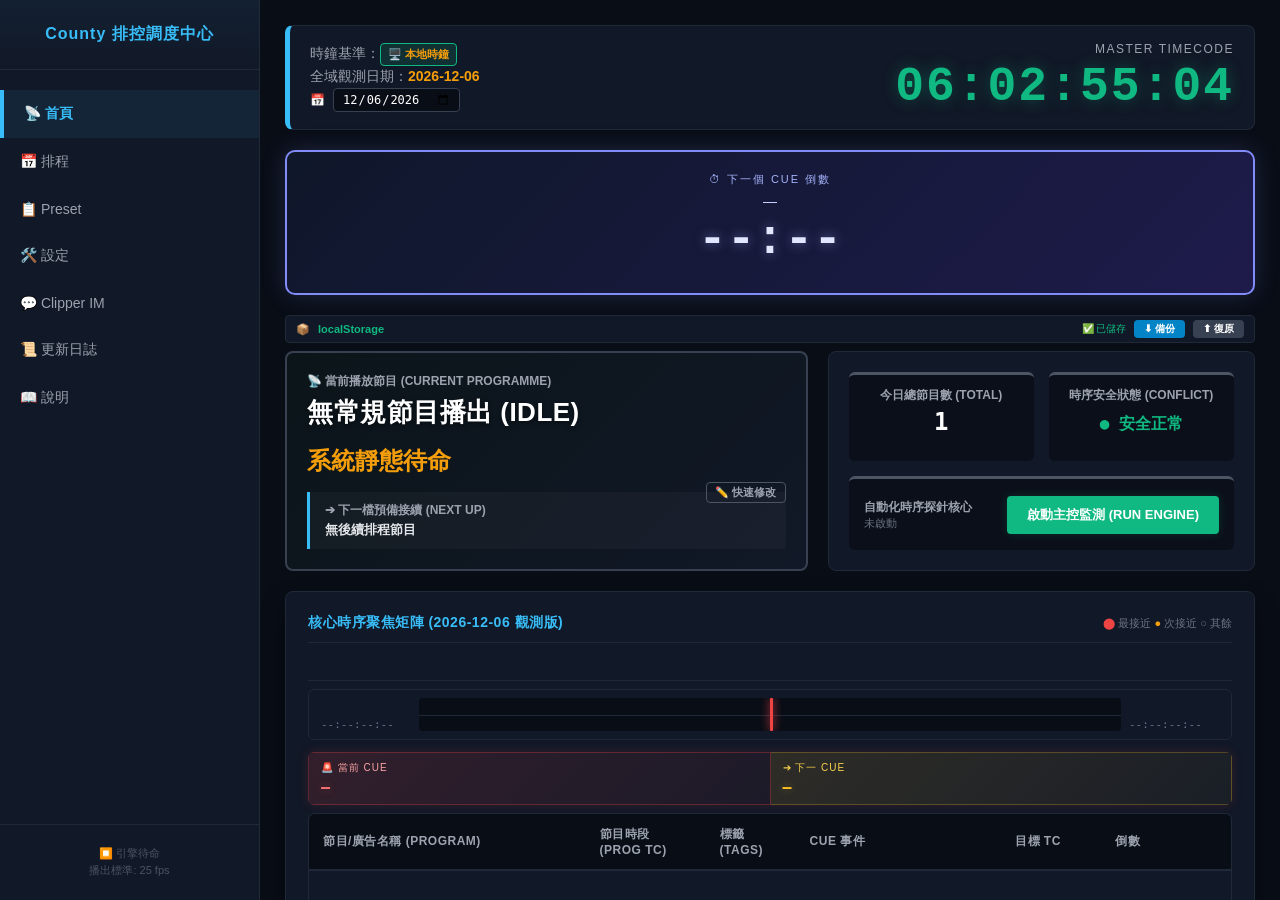
==== commit fe561b43: "feat: add clipper modular framework files (MessageBus, WSManager, ChatModule, FilesModule) + script " ====
--- a/templates/index.html
+++ b/templates/index.html
@@ -746,6 +746,13 @@
                     </div>
                 </div>
 <script src="/static/clipper-sdk.js"></script>
+<!-- Clipper 模組化核心框架 -->
+<script src="/static/clipper-message-bus.js"></script>
+<script src="/static/clipper-ws-manager.js"></script>
+<script src="/static/clipper-module-base.js"></script>
+<!-- Clipper 功能模組 -->
+<script src="/static/clipper-chat-module.js"></script>
+<script src="/static/clipper-files-module.js"></script>
 <script src="/static/county-core.js"></script>
 <!-- 後續模組將插入此處 -->
 <script src="/static/county-helpers.js"></script>
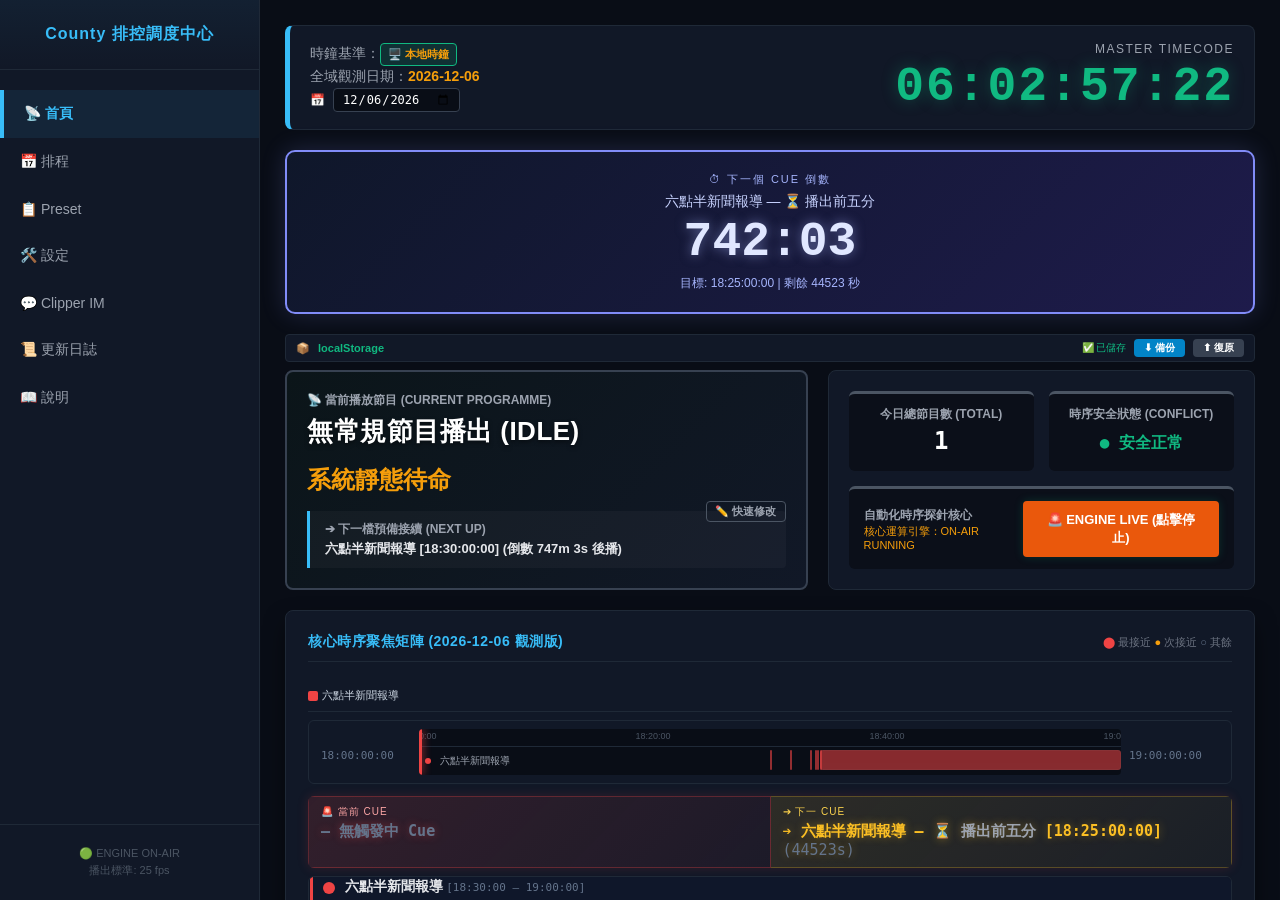
==== commit a58d97cc: "feat: auto-start ENGINE on page load (200ms delay, skips if no data)" ====
--- a/templates/index.html
+++ b/templates/index.html
@@ -685,67 +685,57 @@
             </div>
 
             <div id="page-clipper" class="page">
-                <div class="panel-box">
-                    <div class="panel-header-box">
-                        <div class="panel-title">💬 Clipper IM — 即時通訊</div>
-                        <div style="font-size:11px; color:#64748b;">
-                            顯示名稱: <span id="clipperDisplayName" style="color:#38bdf8; font-weight:bold; cursor:pointer;" title="點擊編輯">VPRE</span>
-                            <span id="clipperStatus" class="sync-badge sync-loading" style="margin-left:8px;">🔴 未連線</span>
+                <div class="panel-box" style="padding:0;">
+                    <!-- Header -->
+                    <div class="clipper-header">
+                        <div class="clipper-header-left">
+                            <span style="font-size:14px;color:#38bdf8;font-weight:bold;">💬 Clipper IM</span>
+                            <span class="clipper-peer-count" id="clipperPeerCount" onclick="this.style.display=(this.style.display==='none'?'':'none')" style="cursor:pointer;" title="點擊隱藏">👥 <span>0</span></span>
+                        </div>
+                        <div class="clipper-header-right">
+                            <span style="color:#64748b;">📝</span>
+                            <span id="clipperDisplayName" style="color:#38bdf8;font-weight:bold;cursor:pointer;" title="點擊編輯名稱">VPRE</span>
+                            <span id="clipperStatus" class="sync-badge sync-loading">🔴 未連線</span>
                         </div>
                     </div>
-                    
-                    <!-- 聊天訊息區 -->
-                    <div id="clipperMessages" style="height:400px; overflow-y:auto; background:#030712; border:1px solid #1f2937; border-radius:6px; padding:12px; margin-bottom:10px; font-size:13px; line-height:1.6;">
-                        <div style="color:#4b5563; text-align:center; padding:40px 0;">⏳ 正在連線至 Clipper 伺服器...</div>
+
+                    <!-- Chat Messages -->
+                    <div id="clipperMessages"><div style="color:#4b5563;text-align:center;padding:40px 0;">⏳ 正在連線至 Clipper 伺服器...</div></div>
+
+                    <!-- Input Area -->
+                    <div class="clipper-input-area">
+                        <input type="text" id="clipperInput" placeholder="輸入訊息後按 Enter 發送…">
+                        <button class="btn-start" id="clipperSendBtn">📤 發送</button>
+                        <button class="btn-cancel" id="clipperClearBtn" title="清除本機聊天紀錄" style="padding:10px 14px;font-size:12px;">🗑</button>
                     </div>
                     
-                    <!-- 輸入區 -->
-                    <div style="display:flex; gap:8px;">
-                        <input type="text" id="clipperInput" placeholder="輸入訊息後按 Enter 發送…" 
-                               style="flex:1; background:#090d16; border:1px solid #374151; color:#fff; padding:10px 12px; border-radius:4px; font-size:14px; outline:none;"
-                               onkeydown="if(event.key==='Enter') clipperSendMsg()">
-                        <button class="btn-start" id="clipperSendBtn" onclick="clipperSendMsg()" style="padding:10px 20px; font-size:13px;">📤 發送</button>
-                        <button class="btn-sync" onclick="clipperConnect()" style="padding:10px 16px; font-size:12px;" title="重新連線">🔄</button>
+                    <!-- Connection Bar -->
+                    <div class="clipper-connect-bar">
+                        <span>🌐</span>
+                        <input type="text" id="clipperServerUrl" value="ws://localhost:8765" style="width:180px;">
+                        <span>🔑</span>
+                        <input type="text" id="clipperRoomCode" value="1234" style="width:70px;">
+                        <button class="btn-ctrl btn-export-ui" onclick="handleClipperConnect()">🔗 連線</button>
+                        <span style="flex:1;"></span>
+                        <span id="clipperFileStatus" style="font-size:10px;color:#64748b;">就緒</span>
                     </div>
-                    
-                    <!-- 連線設定 -->
-                    <div style="margin-top:10px; display:flex; gap:8px; align-items:center; font-size:11px; color:#64748b;">
-                        <span>伺服器:</span>
-                        <input type="text" id="clipperServerUrl" value="ws://localhost:8765" 
-                               style="width:200px; background:#090d16; border:1px solid #374151; color:#fff; padding:4px 8px; border-radius:3px; font-size:11px;">
-                        <span>配對碼:</span>
-                        <input type="text" id="clipperRoomCode" value="1234" 
-                               style="width:80px; background:#090d16; border:1px solid #374151; color:#fff; padding:4px 8px; border-radius:3px; font-size:11px;">
-                        <button class="btn-ctrl btn-export-ui" onclick="clipperConnect()" style="padding:3px 10px; font-size:10px;">🔗 連線</button>
-                    </div>
-
-                    <!-- 檔案傳輸區 -->
-                    <div style="margin-top:12px; padding-top:12px; border-top:1px solid #1f2937;">
-                        <div style="font-size:12px; color:#64748b; margin-bottom:8px; display:flex; align-items:center; gap:6px;">
+
+                    <!-- File Transfer -->
+                    <div class="clipper-file-section">
+                        <div style="font-size:12px;color:#64748b;margin-bottom:6px;display:flex;align-items:center;gap:6px;">
                             <span>📁 檔案傳輸</span>
                             <span style="flex:1;"></span>
-                            <span id="clipperFileStatus" style="font-size:10px;">就緒</span>
+                            <button class="btn-sync" onclick="document.getElementById('fileQueue').innerHTML=''" style="font-size:10px;padding:2px 8px;">🗑 清除</button>
                         </div>
-                        <!-- 傳送對象選擇 (先選目標再傳檔) -->
-                        <div id="clipperTargetArea" style="display:none;">
-                            <div style="font-size:11px; color:#94a3b8; margin-bottom:4px;">📤 傳送對象（點擊選取）：</div>
-                            <div id="clipperPeerTargets" style="display:flex; gap:6px; flex-wrap:wrap; margin-bottom:8px;"></div>
+                        <div id="clipperTargetArea">
+                            <div style="font-size:11px;color:#94a3b8;margin-bottom:4px;">📤 傳送對象（點擊選取）：</div>
+                            <div id="clipperPeerTargets" style="display:flex;gap:6px;flex-wrap:wrap;margin-bottom:6px;"></div>
                         </div>
-                        <!-- 拖放區 -->
-                        <div id="clipperFileDropZone"
-                             style="border:2px dashed #334155; border-radius:8px; padding:20px; text-align:center; cursor:pointer; color:#94a3b8; font-size:13px;"
-                             ondragover="event.preventDefault();this.style.borderColor='#38bdf8';this.style.background='rgba(56,189,248,0.05)';"
-                             ondragleave="this.style.borderColor='#334155';this.style.background='';"
-                             ondrop="event.preventDefault();this.style.borderColor='#334155';this.style.background='';clipperHandleDrop(event.dataTransfer.files);"
-                             onclick="document.getElementById('clipperFileInput').click()">
-                            📁 拖曳檔案至此處，或點擊選擇檔案
-                        </div>
-                        <input type="file" id="clipperFileInput" multiple hidden onchange="clipperHandleDrop(this.files)">
-                        <!-- 檔案佇列 + 進度條 -->
-                        <div id="clipperFileQueue" style="margin-top:6px;"></div>
+                        <div id="fileDropZone" class="file-drop-zone">📁 拖曳檔案至此處，或點擊選擇檔案</div>
+                        <input type="file" id="fileInput" multiple hidden>
+                        <div id="fileQueue" style="margin-top:6px;"></div>
                     </div>
-                </div>
-<script src="/static/clipper-sdk.js"></script>
+                </div><script src="/static/clipper-sdk.js"></script>
 <!-- Clipper 模組化核心框架 -->
 <script src="/static/clipper-message-bus.js"></script>
 <script src="/static/clipper-ws-manager.js"></script>
@@ -840,7 +830,7 @@
     }
 
     function markDirty() {
-        // 同步儲存到 localStorage
+        // 同步儲存到 localStorage（單一寫入點）
         try {
             localStorage.setItem('county_presets_v8', JSON.stringify(cuePresets));
             localStorage.setItem('county_master_db_v8', JSON.stringify(masterScheduleDB));
@@ -848,12 +838,11 @@
         } catch(e) {}
         const indicator = document.getElementById('dataDirtyIndicator');
         if (indicator) indicator.innerText = '✅ 已儲存';
+        refreshJsonInspectorProbe();
     }
 
     function _cacheToLocalStorage() {
-        localStorage.setItem('county_presets_v8', JSON.stringify(cuePresets));
-        localStorage.setItem('county_master_db_v8', JSON.stringify(masterScheduleDB));
-        localStorage.setItem('county_config_v8', JSON.stringify(appConfig || {}));
+        // 僅保留探針刷新（實際寫入由 markDirty() 統一處理）
         refreshJsonInspectorProbe();
     }
 
@@ -913,7 +902,7 @@
                     }
                     renderGUICalendar(); renderWeekGlance(); calculateMCRTrafficSummary(); renderRundownUI();
                     refreshPresetDropdownUI(); onPresetSelectionChange();
-                    if (isTrackingActive) calculateGlobalTimelineMatrix(true);
+                    scheduleMatrixRecalc();
                 });
             } else {
                 // Fallback: original restore from file
@@ -927,7 +916,7 @@
                         writeLog('✅ 已載入備份檔: ' + file.name, 'success');
                         renderGUICalendar(); renderWeekGlance(); calculateMCRTrafficSummary(); renderRundownUI();
                         refreshPresetDropdownUI(); onPresetSelectionChange();
-                        if (isTrackingActive) calculateGlobalTimelineMatrix(true);
+                        scheduleMatrixRecalc();
                     } catch(err) { alert('檔案解析錯誤: ' + err.message); }
                 };
                 reader.readAsText(file);
@@ -973,6 +962,7 @@
     let globalTriggers = [];         // 展開的 Cue 點陣列 [{ progName, cueName, targetFrames, ... }]
     let currentEditingId = null;     // 正在編輯的排程 ID
     let triggerHistory = [];          // CUE 觸發記錄（上限 200 筆）
+    var _matrixRecalcTimer = null;     // 矩陣重算 debounce 計時器
 
     const progDurations = {};          // Timeline 節目色塊 { progName → { startFrames, endFrames } }
     let frameRate = 25;              // 每秒格數（PAL=25, NTSC=29.97, Film=24）
@@ -1156,8 +1146,11 @@
         appConfig.ntpLastOffset = NTPManager.offset;
         appConfig.ntpLastSyncTime = NTPManager.lastSyncTime || '';
         localStorage.setItem('county_config_v8', JSON.stringify(appConfig));
-        // Also sync to server (non-blocking, fire-and-forget)
-        API.saveConfig(appConfig);
+        // Debounce server sync: localStorage writes immediately, API call waits 2s after last change
+        if (window._saveConfigTimer) clearTimeout(window._saveConfigTimer);
+        window._saveConfigTimer = setTimeout(function() {
+            API.saveConfig(appConfig);
+        }, 2000);
     }
 
     function loadConfig() {
@@ -1351,8 +1344,8 @@
         writeLog("⚙️ 時鐘格數已變更為 " + frameRate + " fps", 'warn');
         const fpsLabel = document.getElementById('sidebarFpsLabel');
         if (fpsLabel) fpsLabel.innerText = frameRate + ' fps';
+        scheduleMatrixRecalc();
         if (isTrackingActive) {
-            calculateGlobalTimelineMatrix(true);
             writeLog("⚠️ ENGINE 已使用新格數 " + frameRate + "fps 重新計算", 'info');
         }
     }
@@ -1592,11 +1585,8 @@
 
         writeLog("工作區分頁切換至: " + pageId.toUpperCase());
         if (pageId === 'clipper') {
-            if (!clipper || !clipper.connected) {
-                setTimeout(clipperConnect, 500);
-            }
             // Clear unread badge
-            _clipperUnread = 0;
+            window._clipperUnread = 0;
             var badge = document.getElementById('clipperBadge');
             if (badge) badge.className = 'clipper-badge';
         }
@@ -1812,32 +1802,64 @@
             gridBody.appendChild(emptyCell);
         }
 
-        // 預先計算每日節目數量（批次加速）
+        // 預先計算日期字串與星期（O(31)，避免在內層迴圈重複分配）
+        const dateStrings = [];
+        const dayOfWeeks = [];
+        for (let day = 1; day <= daysInMonth; day++) {
+            const ds = calCurrentYear + "-" + String(calCurrentMonth + 1).padStart(2, '0') + "-" + String(day).padStart(2, '0');
+            dateStrings.push(ds);
+            dayOfWeeks.push(new Date(ds).getDay());
+        }
+        const lastDateStr = dateStrings[daysInMonth - 1];
+        const firstDateStr = dateStrings[0];
+
+        // 單次遍歷 masterScheduleDB（O(N+31)），並加入月範圍快速篩選
         const progCountCache = {};
         for (let day = 1; day <= daysInMonth; day++) {
-            let cellDateStr = calCurrentYear + "-" + String(calCurrentMonth + 1).padStart(2, '0') + "-" + String(day).padStart(2, '0');
-            let count = 0;
-            for (let d = 0; d < masterScheduleDB.length; d++) {
-                if (isProgramActiveOnDate(masterScheduleDB[d], cellDateStr)) count++;
-            }
-            progCountCache[day] = count;
+            progCountCache[day] = 0;
+        }
+        const progLen = masterScheduleDB.length;
+        for (let d = 0; d < progLen; d++) {
+            const prog = masterScheduleDB[d];
+            // 月範圍篩選：節目開始日期在本月最後一天之後，或結束日期在本月第一天之前，跳過
+            if (prog.broadcastDate > lastDateStr) continue;
+            if (prog.periodicEndDate && prog.periodicEndDate < firstDateStr) continue;
+
+            for (let day = 1; day <= daysInMonth; day++) {
+                const ds = dateStrings[day - 1];
+                if (ds < prog.broadcastDate) continue;
+                if (prog.periodicType === 'none') {
+                    if (prog.broadcastDate === ds) progCountCache[day]++;
+                    continue;
+                }
+                if (prog.periodicEndDate && ds > prog.periodicEndDate) continue;
+                const dow = dayOfWeeks[day - 1];
+                if (prog.periodicType === 'daily') {
+                    progCountCache[day]++;
+                } else if (prog.periodicType === 'weekdays') {
+                    if (dow >= 1 && dow <= 5) progCountCache[day]++;
+                } else if (prog.periodicType === 'weekly') {
+                    const baseDow = new Date(prog.broadcastDate).getDay();
+                    if (baseDow === dow) progCountCache[day]++;
+                } else if (prog.periodicType === 'custom') {
+                    if ((prog.periodicDays || []).indexOf(dow) >= 0) progCountCache[day]++;
+                }
+            }
         }
 
         for (let day = 1; day <= daysInMonth; day++) {
-            let cellDateStr = calCurrentYear + "-" + String(calCurrentMonth + 1).padStart(2, '0') + "-" + String(day).padStart(2, '0');
+            const cellDateStr = dateStrings[day - 1];
             const count = progCountCache[day];
 
             const cell = document.createElement('div');
             cell.className = "calendar-day-cell";
             cell.dataset.date = cellDateStr;
 
-            // 日期數字
             const daySpan = document.createElement('span');
             daySpan.style.cssText = 'font-weight:bold;line-height:1.2;';
             daySpan.innerText = day;
             cell.appendChild(daySpan);
 
-            // 節目數量標籤
             const countSpan = document.createElement('span');
             countSpan.className = 'calendar-prog-count';
             countSpan.innerText = count > 0 ? count + ' 節目' : '—';
@@ -1928,9 +1950,7 @@
         renderWeekGlance();
         calculateMCRTrafficSummary();
         renderRundownUI();
-        if (isTrackingActive) {
-            calculateGlobalTimelineMatrix(true);
-        }
+        scheduleMatrixRecalc();
     }
 
     async function loadFromServer() {
@@ -2013,6 +2033,11 @@
         const savedClipperName = localStorage.getItem('vcc_clipper_name') || 'VPRE';
         const clipperDisplayNameEl = document.getElementById('clipperDisplayName');
         if (clipperDisplayNameEl) clipperDisplayNameEl.textContent = savedClipperName;
+        // Restore persisted Clipper URL and room
+        var savedClipperUrl = localStorage.getItem('county_clipper_url');
+        var savedClipperRoom = localStorage.getItem('county_clipper_room');
+        if (savedClipperUrl) document.getElementById('clipperServerUrl').value = savedClipperUrl;
+        if (savedClipperRoom) document.getElementById('clipperRoomCode').value = savedClipperRoom;
 
         // 先從 API 載入資料，失敗則從 localStorage 降級
         loadFromServer().then(function() {
@@ -2077,6 +2102,13 @@
         // 自適應矩陣高度
         adjustMatrixHeight();
         window.addEventListener('resize', adjustMatrixHeight);
+
+        // 自動啟動主控監測（延遲確保 master timer 已啟用、資料已載入）
+        setTimeout(function() {
+            if (getExpandedRundownForDate(document.getElementById('globalTargetDate').value).length > 0) {
+                initGlobalTracking();
+            }
+        }, 200);
     };
 
     // =============================================
@@ -2437,7 +2469,7 @@
         document.getElementById('presetSelector').value = targetId;
         refreshPresetJsonArea();
         markDirty();
-        if (isTrackingActive) calculateGlobalTimelineMatrix(true);
+        scheduleMatrixRecalc();
     }
 
     function initNewPresetForm() {
@@ -2558,7 +2590,7 @@
     }
 
     function saveToLocalStorage() {
-        _cacheToLocalStorage();
+        // 單一寫入點：markDirty() 負責寫入 localStorage + 刷新探針
         markDirty();
     }
 
@@ -2636,7 +2668,7 @@
             }
             renderRundownUI(); calculateMCRTrafficSummary();
             markDirty();
-            if (isTrackingActive) calculateGlobalTimelineMatrix(true);
+            scheduleMatrixRecalc();
         }
     }
 
@@ -2711,7 +2743,7 @@
             document.getElementById('presetSelector').value = targetId;
             onPresetSelectionChange();
             markDirty();
-            if (isTrackingActive) calculateGlobalTimelineMatrix(true);
+            scheduleMatrixRecalc();
             writeLog("✅ Preset JSON 已套用: " + data.name, 'success');
         } catch(err) { alert("JSON 語法錯誤: " + err.message); }
     }
@@ -2772,7 +2804,7 @@
                 localStorage.setItem('county_master_db_v8', JSON.stringify(masterScheduleDB));
                 onGlobalDateChange();
                 renderRundownUI();
-                if (isTrackingActive) calculateGlobalTimelineMatrix(true);
+                scheduleMatrixRecalc();
                 updateFileStatus('☁️ 伺服器');
             }
             // Retry any pending deletes (they might succeed now that server is back)
@@ -3044,7 +3076,7 @@
             saveToLocalStorage();
             calculateMCRTrafficSummary();
             renderRundownUI();
-            if (isTrackingActive) calculateGlobalTimelineMatrix(true);
+            scheduleMatrixRecalc();
             writeLog('已快速修改節目 [' + target.name + '] 的開始時間與長度，CUE 已重新計算', 'warn');
         }
         cancelQuickEdit();
@@ -3168,11 +3200,11 @@
             masterScheduleDB.push(newProg);
             writeLog("新增跨期編排節目 [" + name + "] 成功。");
         }
-        _cacheToLocalStorage();
+        saveToLocalStorage();
         renderGUICalendar();
         calculateMCRTrafficSummary();
         renderRundownUI();
-        if (isTrackingActive) calculateGlobalTimelineMatrix(true);
+        scheduleMatrixRecalc();
     }
 
     function enterEditMode(id) {
@@ -3275,9 +3307,9 @@
         if (!confirm("確定刪除此節目？")) return;
         API.deleteSchedule(id).catch(function() {});
         masterScheduleDB = masterScheduleDB.filter(function(p) { return p.id !== id; });
-        _cacheToLocalStorage();
+        saveToLocalStorage();
         renderGUICalendar(); calculateMCRTrafficSummary(); renderRundownUI();
-        if (isTrackingActive) calculateGlobalTimelineMatrix(true);
+        scheduleMatrixRecalc();
     }
 
     function clearAllPrograms() {
@@ -3289,7 +3321,7 @@
                 });
             });
             masterScheduleDB = []; saveToLocalStorage(); renderGUICalendar(); calculateMCRTrafficSummary(); renderRundownUI();
-            if (isTrackingActive) calculateGlobalTimelineMatrix(true);
+            scheduleMatrixRecalc();
         }
     }
 
@@ -3490,6 +3522,15 @@
         // _masterTimer already running — just toggles via isTrackingActive flag
     }
 
+    // ===== Debounced matrix recalculation (binds rapid calls into one) =====
+    function scheduleMatrixRecalc() {
+        if (!isTrackingActive) return;
+        if (_matrixRecalcTimer) clearTimeout(_matrixRecalcTimer);
+        _matrixRecalcTimer = setTimeout(function() {
+            calculateGlobalTimelineMatrix(true);
+            _matrixRecalcTimer = null;
+        }, 100);
+    }
     function calculateGlobalTimelineMatrix(isHotReload) {
         const targetDateStr = document.getElementById('globalTargetDate').value;
         const activeList = getExpandedRundownForDate(targetDateStr);
@@ -4203,7 +4244,6 @@
         }
     });
 
-    // ===== Clipper IM Client (SDK Integration) =====
 
     function saveCrashDumpToFile() {
         const a = document.getElementById('crashDumpArea');
@@ -4243,280 +4283,298 @@
     }
 
 
-    // ===== Clipper IM Client (SDK Integration) =====
-    var _clipperChatMessages = [];
-    var _clipperChatVisible = 15;
-    var CLIPPER_CHAT_PAGE = 30;
-    let clipper = null;
-
-    function clipperConnect() {
-        const url = document.getElementById('clipperServerUrl').value.trim() || 'ws://localhost:8765';
-        const room = document.getElementById('clipperRoomCode').value.trim() || '1234';
-        const displayName = document.getElementById('clipperDisplayName').textContent.trim() || 'VPRE';
-        
-        // Show loading state on all Clipper connect buttons
-        var clipperBtns = document.querySelectorAll('[onclick*="clipperConnect"]');
-        clipperBtns.forEach(function(btn) { btn.innerText = '⏳ 連線中...'; btn.disabled = true; });
-        
-        if (clipper) { clipper.disconnect(); }
-        
-        clipper = new ClipperSDK({ server: url, room, displayName });
-        
-        clipper.on('connected', function() {
-            updateClipperStatus('connected', '🟢 已連線');
-            appendClipperMsg('system', '✅ 已加入房間');
-            // Restore connect buttons
-            var restoreBtns = document.querySelectorAll('[onclick*="clipperConnect"]');
-            restoreBtns.forEach(function(btn) { btn.innerText = btn.classList.contains('btn-ctrl') ? '🔗 連線' : '🔄'; btn.disabled = false; });
-        });
-        
-        clipper.on('disconnected', function() {
-            updateClipperStatus('disconnected', '🔴 未連線');
-            appendClipperMsg('system', '⚠️ 與伺服器斷線');
-            // Restore connect buttons
-            var restoreBtns = document.querySelectorAll('[onclick*="clipperConnect"]');
-            restoreBtns.forEach(function(btn) { btn.innerText = btn.classList.contains('btn-ctrl') ? '🔗 連線' : '🔄'; btn.disabled = false; });
-        });
-        
-        clipper.on('chat', function(msg) {
-            if (msg.from === clipper.displayName) return;
-            appendClipperMsg('peer', msg.text, msg.from);
-            showClipperNotif(msg.text, msg.from);
-        });
-        
-        clipper.on('peer-joined', function(peer) {
-            var name = peer.displayName || '新成員';
-            appendClipperMsg('system', '👤 ' + name + ' 加入了房間');
-        });
-        
-        clipper.on('peer-left', function(peer) {
-            var leftName = peer.displayName || '某成員';
-            appendClipperMsg('system', '👋 ' + leftName + ' 離開了房間');
-        });
-        
-        clipper.on('error', function(err) {
-            appendClipperMsg('system', '❌ ' + (err.message || '未知錯誤'));
-        });
-
-        // ---- 檔案傳輸事件監聽 + 進度條更新 ----
-        clipper.on('file-progress', function(p) {
-            var el = document.getElementById('clipper-fp-' + p.fileId);
-            if (el) {
-                var fill = el.querySelector('.clipper-progress-fill');
-                var st = el.querySelector('.clipper-progress-status');
-                if (fill) fill.style.width = p.progress + '%';
-                if (st) st.textContent = '📤 傳送中 ' + p.progress + '%';
-            }
-        });
-
-        clipper.on('file-sent', function(s) {
-            var el = document.getElementById('clipper-fp-' + s.fileId);
-            if (el) {
-                var fill = el.querySelector('.clipper-progress-fill');
-                var st = el.querySelector('.clipper-progress-status');
-                if (fill) { fill.style.width = '100%'; fill.className = 'clipper-progress-fill done'; }
-                if (st) st.textContent = '✅ 已完成';
-            }
-        });
-
-        clipper.on('file-meta', function(meta) {
-            var queue = document.getElementById('clipperFileQueue');
-            var div = document.createElement('div');
-            div.id = 'clipper-fp-' + meta.fileId;
-            div.className = 'clipper-progress-item';
-            div.innerHTML = '<div class="clipper-progress-header"><span class="clipper-progress-name">📥 ' + escapeHtml(meta.name) + '</span><span class="clipper-progress-size">' + formatSize(meta.size) + '</span></div><div class="clipper-progress-bar"><div class="clipper-progress-fill receiving" style="width:0%"></div></div><div class="clipper-progress-status">📥 接收中... 0%</div>';
-            queue.appendChild(div);
-        });
-
-        clipper.on('file-chunk', function(chunk) {
-            var el = document.getElementById('clipper-fp-' + chunk.fileId);
-            if (el) {
-                var fill = el.querySelector('.clipper-progress-fill');
-                var st = el.querySelector('.clipper-progress-status');
-                if (fill) fill.style.width = chunk.progress + '%';
-                if (st) st.textContent = '📥 接收中... ' + chunk.progress + '%';
-            }
-        });
-
-        clipper.on('file-done', function(done) {
-            var el = document.getElementById('clipper-fp-' + done.fileId);
-            if (el) {
-                var fill = el.querySelector('.clipper-progress-fill');
-                var st = el.querySelector('.clipper-progress-status');
-                if (fill) { fill.style.width = '100%'; fill.className = 'clipper-progress-fill done'; }
-                if (st) st.textContent = '✅ 接收完成';
-            }
-            // 自動下載
-            var a = document.createElement('a');
-            a.href = URL.createObjectURL(done.blob);
-            a.download = done.name;
-            document.body.appendChild(a);
-            a.click();
-            a.remove();
-            appendClipperMsg('system', '✅ ' + done.name + ' 下載完成 (' + formatSize(done.size) + ')');
-        });
-
-        clipper.on('file-error', function(err) {
-            var el = document.getElementById('clipper-fp-' + err.fileId);
-            if (el) {
-                var fill = el.querySelector('.clipper-progress-fill');
-                var st = el.querySelector('.clipper-progress-status');
-                if (fill) { fill.style.width = '100%'; fill.className = 'clipper-progress-fill error'; }
-                if (st) st.textContent = '❌ ' + (err.message || '錯誤');
-            } else {
-                appendClipperMsg('system', '❌ ' + (err.message || '檔案傳輸錯誤'));
-            }
-        });
-
-        // peer-joined/left/updated/name-updated → 更新目標選擇 UI
-        clipper.on('peer-joined', function() { updatePeerTargetUI(); });
-        clipper.on('peer-left', function() { setTimeout(updatePeerTargetUI, 500); });
-        clipper.on('peer-updated', function() { updatePeerTargetUI(); });  // 名稱變更時即時更新
-        clipper.on('connected', function() { setTimeout(updatePeerTargetUI, 1000); });
-        clipper.on('name-updated', function() {
-            // 自己的名稱已更新 — 靜默更新顯示
-            var nameEl = document.getElementById('clipperDisplayName');
-            if (nameEl && clipper) nameEl.textContent = clipper.displayName;
-        });
-
-        // 🔥 開始連線！
-        clipper.connect();
-    }
-
-    function clipperSendMsg() {
-        const input = document.getElementById('clipperInput');
-        const text = input.value.trim();
-        if (!text || !clipper) return;
-        
-        if (clipper.sendChat(text)) {
-            appendClipperMsg('self', text, clipper.displayName);
-            input.value = '';
-            input.focus();
-        } else {
-            appendClipperMsg('system', '❌ 無法發送，請確認已連線');
-        }
-    }
-
-    function renderClipperChatRange() {
-        const container = document.getElementById('clipperMessages');
-        if (!container) return;
-
-        const showCount = Math.min(_clipperChatVisible, _clipperChatMessages.length);
-        const startIdx = Math.max(0, _clipperChatMessages.length - showCount);
-
-        container.innerHTML = '';
-
-        // 載入更多按鈕
-        if (startIdx > 0) {
-            var loadMore = document.createElement('div');
-            loadMore.style.cssText = 'text-align:center;padding:8px;cursor:pointer;color:#38bdf8;font-size:13px;border-bottom:1px solid #1f2937;';
-            loadMore.textContent = '📜 載入更多 (' + startIdx + ' 條較早訊息)';
-            loadMore.onclick = function() {
-                _clipperChatVisible = Math.min(_clipperChatVisible + CLIPPER_CHAT_PAGE, _clipperChatMessages.length);
-                renderClipperChatRange();
-                container.scrollTop = 0;
-            };
-            loadMore.onmouseenter = function() { this.style.background = 'rgba(56,189,248,0.08)'; };
-            loadMore.onmouseleave = function() { this.style.background = 'transparent'; };
-            container.appendChild(loadMore);
-        }
-
-        // 渲染可見訊息
-        for (var i = startIdx; i < _clipperChatMessages.length; i++) {
-            var m = _clipperChatMessages[i];
-            var div = document.createElement('div');
-            div.style.cssText = 'padding:6px 8px;margin:2px 0;border-radius:4px;';
-
-            if (m.type === 'system') {
-                div.style.cssText += 'text-align:center;color:#64748b;font-size:11px;';
-                div.textContent = '[' + m.ts + '] ' + m.text;
-            } else if (m.type === 'self') {
-                div.style.cssText += 'text-align:right;color:#e2e8f0;background:#1e293b;';
-                div.innerHTML = '<span style="font-size:11px;color:#38bdf8;">' + m.from + '</span><br>' + escapeHtml(m.text);
-            } else {
-                div.style.cssText += 'text-align:left;color:#e2e8f0;background:#0f172a;';
-                div.innerHTML = '<span style="font-size:11px;color:#10b981;">' + m.from + '</span><br>' + escapeHtml(m.text);
-            }
-            container.appendChild(div);
-        }
-
-        // 自動捲到底部（僅在顯示最新訊息時）
-        if (startIdx === 0) {
-            container.scrollTop = container.scrollHeight;
-        }
-    }
-
-    function appendClipperMsg(type, text, from) {
-        _clipperChatMessages.push({type: type, text: text, from: from || '', ts: new Date().toLocaleTimeString('zh-HK', {hour12: false})});
-        // 若目前顯示數 < 陣列總數，自動擴展讓新訊息顯示
-        if (_clipperChatVisible < _clipperChatMessages.length) {
-            _clipperChatVisible++;
-        }
-        renderClipperChatRange();
-    }
-
-    // ===== Clipper new-message toast (in-page popup, cross-page) =====
-    var _clipperUnread = 0;
-    function showClipperNotif(text, from) {
-        var clipperPage = document.getElementById('page-clipper');
-        if (clipperPage && clipperPage.classList.contains('active')) return;
-        _clipperUnread++;
-        var badge = document.getElementById('clipperBadge');
-        if (badge) { badge.textContent = _clipperUnread; badge.className = 'clipper-badge show'; }
-        var old = document.getElementById('clipperToast');
-        if (old) old.remove();
-        var toast = document.createElement('div');
-        toast.id = 'clipperToast';
-        toast.style.cssText = 'position:fixed;bottom:20px;right:20px;z-index:10000;background:linear-gradient(135deg,#1a3a5c,#0f172a);border:1px solid #38bdf8;border-radius:10px;padding:12px 18px;max-width:340px;box-shadow:0 8px 32px rgba(56,189,248,0.25);cursor:pointer;animation:slideUp 0.25s ease-out;font-family:"Microsoft JhengHei",sans-serif';
-        var displayText = text.length > 80 ? text.substring(0, 80) + '...' : text;
-        toast.innerHTML = '<div style="display:flex;align-items:center;gap:8px;margin-bottom:4px;"><span style="font-size:16px;">💬</span><span style="font-size:12px;color:#38bdf8;font-weight:bold;">' + escapeHtml(from || '对方') + '</span></div><div style="font-size:13px;color:#e2e8f0;line-height:1.4;word-break:break-word;">' + escapeHtml(displayText) + '</div><div style="font-size:10px;color:#64748b;margin-top:4px;">点击切换至 Clipper IM</div>';
-        toast.onclick = function() { toast.remove(); switchPage('clipper'); };
-        document.body.appendChild(toast);
-        setTimeout(function() {
-            var t = document.getElementById('clipperToast');
-            if (t) { t.style.transition = 'opacity 0.3s'; t.style.opacity = '0'; }
-            setTimeout(function() { if (t && t.parentNode) t.remove(); }, 350);
-        }, 5000);
-    }
-
-    function updateClipperStatus(state, label) {
-        const statusEl = document.getElementById('clipperStatus');
-        if (!statusEl) return;
-        statusEl.textContent = label;
-        statusEl.className = 'sync-badge';
-        if (state === 'connected') statusEl.className += ' sync-success';
-        else if (state === 'connecting') statusEl.className += ' sync-loading';
-    }
-
+    // ===== 共用 HTML 跳脫函數 =====
     function escapeHtml(text) {
         const div = document.createElement('div');
         div.textContent = text;
         return div.innerHTML;
     }
 
-    // ===== Clipper 檔案傳輸 UI 處理 =====
-    // 類似 native clipper：先選對象，再拖放檔案自動傳送
-
+    // ===== Clipper 模組化架構 (MessageBus + WSManager + ChatModule + FilesModule) =====
+
+    // APP state for Clipper modules (must match what ChatModule/FilesModule expect)
+    window.APP = window.APP || {};
+    APP.state = APP.state || {};
+    APP.state.persistedChatMessages = [];
+    APP.state._chatVisibleCount = 15;
+    APP.state._chatLockedToBottom = true;
+    APP.state.displayName = document.getElementById('clipperDisplayName').textContent.trim() || 'VPRE';
+    APP.state.peerNames = new Map();
+    APP.state.peers = new Map();
+    APP.state.sentMessages = new Map();
+    APP.state.fileQueue = [];
+    APP.state.fileSending = new Map();
+    APP.state.fileReceives = new Map();
+    APP.state.selectedTargetPeerIds = new Set();
+    APP.state.peerCurrentFile = new Map();
+    APP.state.room = null;
+    APP.state.ws = null;
+    APP.state.readOnly = false;
+    window._clipperUnread = 0;
+
+    // Stub: save to localStorage
+    window.saveToStorage = function(key, data) {
+        try { localStorage.setItem(key, JSON.stringify(data)); } catch(e) {}
+    };
+
+    // Stub: load from localStorage
+    window.loadFromStorage = function(key, def) {
+        try { return JSON.parse(localStorage.getItem(key)) || def; } catch(e) { return def; }
+    };
+
+    // Stub: broadcast a JSON string to all peers in the current room
+    window.broadcastToPeers = function(jsonStr) {
+        if (!window.clipperModules || !window.clipperModules.ws || !APP.state.room) {
+            console.warn('[Clipper] broadcastToPeers skipped: no room/ws');
+            return;
+        }
+        try {
+            var data = JSON.parse(jsonStr);
+            data.from = APP.state.displayName;
+            var ws = window.clipperModules.ws;
+            // relay-data requires a 'to' field — send to each peer individually
+            APP.state.peers.forEach(function(peer, pid) {
+                ws.send({ type: 'relay-data', room: APP.state.room, to: pid, data: data });
+            });
+            // Also send chat-backup to server for persistence (no 'to' needed)
+            if (data.type === 'chat' && data.text) {
+                ws.send({ type: 'chat-backup', room: APP.state.room, text: data.text, from: data.from, timestamp: data.timestamp || Date.now() });
+            }
+        } catch(e) {
+            console.warn('[Clipper] broadcastToPeers error:', e);
+        }
+    };
+
+    // Stub: send JSON string to specific peers
+    window.sendToPeers = function(jsonStr, peerIds) {
+        if (!window.clipperModules || !window.clipperModules.ws || !APP.state.room) return;
+        try {
+            var data = JSON.parse(jsonStr);
+            if (!data.from) data.from = APP.state.displayName;
+            peerIds.forEach(function(pid) {
+                window.clipperModules.ws.send({ type: 'relay-data', room: APP.state.room, to: pid, data: data });
+            });
+        } catch(e) {}
+    };
+
+    // Stub: send raw WS message
+    window.sendWsMessage = function(obj) {
+        if (window.clipperModules && window.clipperModules.ws) {
+            window.clipperModules.ws.send(obj);
+        }
+    };
+
+    // Stub: show a floating popup
+    window.showPopup = function(icon, title, body) {
+        var old = document.getElementById('clipperPopup');
+        if (old) old.remove();
+        var popup = document.createElement('div');
+        popup.id = 'clipperPopup';
+        popup.style.cssText = 'position:fixed;bottom:20px;right:20px;z-index:10000;background:linear-gradient(135deg,#1a3a5c,#0f172a);border:1px solid #38bdf8;border-radius:10px;padding:12px 18px;max-width:340px;box-shadow:0 8px 32px rgba(56,189,248,0.25);cursor:pointer;font-family:"Microsoft JhengHei",sans-serif;font-size:13px;color:#e2e8f0;';
+        popup.innerHTML = '<span style="font-size:16px;">' + icon + '</span> <b style="color:#38bdf8;">' + title + '</b><br>' + body;
+        document.body.appendChild(popup);
+        setTimeout(function() {
+            popup.style.transition = 'opacity 0.3s';
+            popup.style.opacity = '0';
+            setTimeout(function() { if (popup.parentNode) popup.remove(); }, 350);
+        }, 4000);
+    };
+
+    // Stub: show status message in clipper area
+    APP.showStatusMsg = function(msg) {
+        var el = document.getElementById('clipperFileStatus');
+        if (el) el.textContent = msg;
+    };
+
+    // Stub: confirm dialog
+    window.showConfirmDialog = function(text) {
+        return Promise.resolve(confirm(text));
+    };
+
+    // Stub: room-scoped key
+    APP.roomKey = function(key) {
+        return key + '_' + (APP.state.room || '');
+    };
+
+    // Clipper modules instance (global for access from other parts)
+    window.clipperModules = null;
+
+    // Initialize Clipper modules
+    function initClipperModules() {
+        var bus = new MessageBus();
+        var wsManager = new WSManager('ws://localhost:8765', bus);
+        wsManager.enableAutoReconnect();
+
+        var chatModule = new ChatModule(bus, wsManager, {
+            messagesId: 'clipperMessages',
+            inputId: 'clipperInput',
+            sendBtnId: 'clipperSendBtn',
+            clearBtnId: 'clipperClearBtn',
+            searchId: 'clipperSearch'
+        });
+
+        var filesModule = new FilesModule(bus, wsManager);
+
+        // Listen for connect/disconnect to update UI
+        bus.on('connected', function() {
+            var statusEl = document.getElementById('clipperStatus');
+            if (statusEl) {
+                statusEl.textContent = '🟢 已連線';
+                statusEl.className = 'sync-badge sync-success';
+            }
+            // Sync APP.state.ws for ChatModule compatibility
+            APP.state.ws = wsManager._ws;
+            // Join room
+            var room = document.getElementById('clipperRoomCode').value.trim() || '1234';
+            var dn = document.getElementById('clipperDisplayName').textContent.trim() || 'VPRE';
+            APP.state.displayName = dn;
+            wsManager.send({ type: 'join', room: room, displayName: dn });
+        });
+        bus.on('disconnected', function(d) {
+            var statusEl = document.getElementById('clipperStatus');
+            if (statusEl) {
+                statusEl.textContent = d.wasIntentional ? '🔴 已中斷' : '🔴 未連線';
+                statusEl.className = 'sync-badge sync-loading';
+            }
+            if (d.wasIntentional) APP.state.ws = null;
+        });
+        bus.on('reconnected', function() {
+            APP.state.ws = wsManager._ws;
+            // Re-join room after auto-reconnect
+            var room = document.getElementById('clipperRoomCode').value.trim() || '1234';
+            var dn = document.getElementById('clipperDisplayName').textContent.trim() || 'VPRE';
+            wsManager.send({ type: 'join', room: room, displayName: dn });
+            var statusEl = document.getElementById('clipperStatus');
+            if (statusEl) { statusEl.textContent = '🟢 已重新連線'; statusEl.className = 'sync-badge sync-success'; }
+        });
+
+        // Helper: update peer tracking from a peer list array
+        function _applyPeerList(peerList) {
+            if (!peerList) return;
+            APP.state.peers = new Map();
+            APP.state.peerNames = new Map();
+            peerList.forEach(function(p) {
+                var pid = p.peerId || p.id;
+                var pn = p.displayName || p.name || '成員';
+                if (pid && pid !== APP.state.peerId) {
+                    APP.state.peers.set(pid, { displayName: pn });
+                    APP.state.peerNames.set(pid, pn);
+                }
+            });
+            updateClipperPeerTargetUI();
+            updateClipperPeerCount();
+        }
+
+        // Handle server messages
+        wsManager.onMessage('joined', function(data) {
+            APP.state.peerId = data.peerId;
+            APP.state.room = data.room;
+            chatModule.appendSystemMessage('✅ 已加入房間 [' + data.room + ']');
+            // peers come in a separate 'room_peers' message
+            updateClipperPeerCount();
+        }, 'clipper');
+
+        wsManager.onMessage('room_peers', function(data) {
+            _applyPeerList(data.peers);
+        }, 'clipper');
+
+        wsManager.onMessage('peer_list', function(data) {
+            _applyPeerList(data.peers);
+        }, 'clipper');
+
+        wsManager.onMessage('peer_joined', function(data) {
+            if (data.peerId && data.peerId !== APP.state.peerId) {
+                var pn = data.displayName || '新成員';
+                APP.state.peers.set(data.peerId, { displayName: pn });
+                APP.state.peerNames.set(data.peerId, pn);
+                chatModule.appendSystemMessage('👤 ' + pn + ' 加入了房間');
+                updateClipperPeerTargetUI();
+                updateClipperPeerCount();
+            }
+        }, 'clipper');
+
+        wsManager.onMessage('peer_left', function(data) {
+            var leftName = APP.state.peerNames.get(data.peerId) || '某成員';
+            APP.state.peers.delete(data.peerId);
+            APP.state.peerNames.delete(data.peerId);
+            if (APP.state.selectedTargetPeerIds) {
+                APP.state.selectedTargetPeerIds.delete(data.peerId);
+            }
+            chatModule.appendSystemMessage('👋 ' + leftName + ' 離開了房間');
+            updateClipperPeerTargetUI();
+            updateClipperPeerCount();
+        }, 'clipper');
+
+        wsManager.onMessage('peer-updated', function(data) {
+            if (data.peerId && data.displayName) {
+                APP.state.peers.set(data.peerId, { displayName: data.displayName });
+                APP.state.peerNames.set(data.peerId, data.displayName);
+                updateClipperPeerTargetUI();
+            }
+        }, 'clipper');
+
+        wsManager.onMessage('error', function(data) {
+            chatModule.appendSystemMessage('❌ ' + (data.message || '未知錯誤'));
+        }, 'clipper');
+
+        // Mount modules
+        chatModule.mount(document.getElementById('page-clipper'));
+        filesModule.mount(document.getElementById('page-clipper'));
+
+        // Cross-tab notification: show badge when messages arrive off-tab
+        wsManager.onMessage('relay-data', function(data) {
+            if (!data.data || data.data.type !== 'chat') return;
+            if (data.from === APP.state.displayName) return;
+            var clipperPage = document.getElementById('page-clipper');
+            if (!clipperPage || !clipperPage.classList.contains('active')) {
+                window._clipperUnread = (window._clipperUnread || 0) + 1;
+                var badge = document.getElementById('clipperBadge');
+                if (badge) { badge.textContent = window._clipperUnread; badge.className = 'clipper-badge show'; }
+            }
+        }, 'clipper');
+
+        window.clipperModules = { bus: bus, ws: wsManager, chat: chatModule, files: filesModule };
+
+        // ⚡ Auto-connect on page load (no click needed)
+        var url = document.getElementById('clipperServerUrl').value.trim() || 'ws://localhost:8765';
+        wsManager._url = url;
+        // Auto connect if we have a persisted URL (user has connected before)
+        if (localStorage.getItem('county_clipper_url')) {
+            wsManager.connect().catch(function() {});
+        }
+
+        return window.clipperModules;
+    }
+
+    // Update online peer count display
+    function updateClipperPeerCount() {
+        var el = document.getElementById('clipperPeerCount');
+        if (el) {
+            var count = APP.state.peers ? APP.state.peers.size : 0;
+            el.innerHTML = '👥 <span>' + count + '</span>';
+        }
+    }
+
+    // Peer target selection UI (for file transfer)
     var _clipperSelectedTargets = new Set();
 
-    function updatePeerTargetUI() {
+    function updateClipperPeerTargetUI() {
         var area = document.getElementById('clipperTargetArea');
         var container = document.getElementById('clipperPeerTargets');
-        if (!clipper || !clipper.connected || !area || !container) return;
-        
+        if (!area || !container) return;
+
         var peers = [];
-        for (const [pid, info] of clipper._peers) {
-            if (pid !== clipper._peerId) peers.push({ peerId: pid, displayName: info.displayName || '成員' });
-        }
-        
+        APP.state.peers.forEach(function(info, pid) {
+            peers.push({ peerId: pid, displayName: info.displayName || '成員' });
+        });
+
         if (peers.length === 0) {
             area.style.display = 'none';
             return;
         }
         area.style.display = '';
         container.innerHTML = '';
-        
-        // "全部" 按鈕
+
         var allSelected = peers.length > 0 && peers.every(function(p) { return _clipperSelectedTargets.has(p.peerId); });
         var allBtn = document.createElement('button');
         allBtn.textContent = '👥 全部';
@@ -4524,81 +4582,70 @@
         allBtn.onclick = function() {
             if (allSelected) { _clipperSelectedTargets.clear(); }
             else { peers.forEach(function(p) { _clipperSelectedTargets.add(p.peerId); }); }
-            updatePeerTargetUI();
+            updateClipperPeerTargetUI();
         };
         container.appendChild(allBtn);
-        
-        // 各 peer 按鈕
-        for (var i = 0; i < peers.length; i++) {
-            (function(peer) {
-                var sel = _clipperSelectedTargets.has(peer.peerId);
-                var btn = document.createElement('button');
-                btn.textContent = '🖥 ' + peer.displayName;
-                btn.className = 'clipper-peer-btn' + (sel ? ' selected' : '');
-                btn.onclick = function() {
-                    if (_clipperSelectedTargets.has(peer.peerId)) {
-                        _clipperSelectedTargets.delete(peer.peerId);
-                    } else {
-                        _clipperSelectedTargets.add(peer.peerId);
-                    }
-                    updatePeerTargetUI();
-                };
-                container.appendChild(btn);
-            })(peers[i]);
-        }
-    }
-
-    function clipperHandleDrop(files) {
-        if (!clipper || !clipper.connected) {
-            appendClipperMsg('system', '❌ 請先連線再傳送檔案');
-            return;
-        }
-        if (!files || files.length === 0) return;
-        
-        // 檢查是否有選取對象
-        var targets = [];
-        for (const [pid] of clipper._peers) {
-            if (pid !== clipper._peerId && _clipperSelectedTargets.has(pid)) {
-                targets.push(pid);
-            }
-        }
-        // 若無選取對象但房間有其他人，提示用戶先選對象
-        if (targets.length === 0 && clipper._peers.size > 1) {
-            appendClipperMsg('system', '💡 請先在上方選取「傳送對象」再拖放檔案');
-            return;
-        }
-        if (targets.length === 0) {
-            appendClipperMsg('system', '⚠️ 尚無其他成員在房間內');
-            return;
-        }
-        
-        // 傳送檔案到每個選取的目標
-        for (var i = 0; i < files.length; i++) {
-            (function(file) {
-                var fileId = clipper._uuid ? clipper._uuid() : 'f' + Date.now();
-                // 先在佇列中顯示
-                var queue = document.getElementById('clipperFileQueue');
-                if (queue) {
-                    var div = document.createElement('div');
-                    div.id = 'clipper-fp-' + fileId;
-                    div.className = 'clipper-progress-item';
-                    div.innerHTML = '<div class="clipper-progress-header"><span class="clipper-progress-name">📤 ' + escapeHtml(file.name) + '</span><span class="clipper-progress-size">' + formatSize(file.size) + '</span></div><div class="clipper-progress-bar"><div class="clipper-progress-fill" style="width:0%"></div></div><div class="clipper-progress-status">⏳ 等待中... (' + targets.length + ' 對象)</div>';
-                    queue.appendChild(div);
+
+        peers.forEach(function(peer) {
+            var sel = _clipperSelectedTargets.has(peer.peerId);
+            var btn = document.createElement('button');
+            btn.textContent = '🖥 ' + peer.displayName;
+            btn.className = 'clipper-peer-btn' + (sel ? ' selected' : '');
+            btn.onclick = function() {
+                if (_clipperSelectedTargets.has(peer.peerId)) {
+                    _clipperSelectedTargets.delete(peer.peerId);
+                } else {
+                    _clipperSelectedTargets.add(peer.peerId);
                 }
-                // 逐個目標傳送
-                for (var j = 0; j < targets.length; j++) {
-                    clipper.sendFile(targets[j], file);
-                }
-            })(files[i]);
-        }
-    }
-
-    function formatSize(bytes) {
-        if (bytes < 1024) return bytes + ' B';
-        if (bytes < 1048576) return (bytes / 1024).toFixed(1) + ' KB';
-        if (bytes < 1073741824) return (bytes / 1048576).toFixed(1) + ' MB';
-        return (bytes / 1073741824).toFixed(2) + ' GB';
-    }
+                updateClipperPeerTargetUI();
+            };
+            container.appendChild(btn);
+        });
+    }
+
+    // Sync selectedTargetPeerIds from _clipperSelectedTargets
+    function syncFileTargets() {
+        APP.state.selectedTargetPeerIds = new Set(_clipperSelectedTargets);
+    }
+
+    // Wire file target sync before file operations
+    setInterval(syncFileTargets, 500);
+
+    // Handle connect button click
+    function handleClipperConnect() {
+        var url = document.getElementById('clipperServerUrl').value.trim() || 'ws://localhost:8765';
+        var room = document.getElementById('clipperRoomCode').value.trim() || '1234';
+        try { localStorage.setItem('county_clipper_url', url); localStorage.setItem('county_clipper_room', room); } catch(e) {}
+        var connectBtns = document.querySelectorAll('[onclick*="handleClipperConnect"]');
+        connectBtns.forEach(function(btn) { btn.innerText = '⏳ 連線中...'; btn.disabled = true; });
+
+        if (window.clipperModules) {
+            if (window.clipperModules.ws.connected) {
+                window.clipperModules.ws.disconnect();
+            }
+            window.clipperModules.ws._url = url;
+            window.clipperModules.ws.connect().then(function() {
+                connectBtns.forEach(function(btn) { btn.innerText = btn.classList.contains('btn-ctrl') ? '🔗 連線' : '🔄'; btn.disabled = false; });
+            }).catch(function() {
+                connectBtns.forEach(function(btn) { btn.innerText = btn.classList.contains('btn-ctrl') ? '🔗 連線' : '🔄'; btn.disabled = false; });
+            });
+        } else {
+            initClipperModules();
+            window.clipperModules.ws._url = url;
+            window.clipperModules.ws.connect().then(function() {
+                connectBtns.forEach(function(btn) { btn.innerText = btn.classList.contains('btn-ctrl') ? '🔗 連線' : '🔄'; btn.disabled = false; });
+            }).catch(function() {
+                connectBtns.forEach(function(btn) { btn.innerText = btn.classList.contains('btn-ctrl') ? '🔗 連線' : '🔄'; btn.disabled = false; });
+            });
+        }
+    }
+
+    // Auto-initialize on page load (deferred, gives other modules time to settle)
+    setTimeout(function() {
+        if (!window.clipperModules) {
+            initClipperModules();
+        }
+    }, 2000);
 
     // Edit display name on click
     document.addEventListener('click', function(e) {
@@ -4619,8 +4666,9 @@
                 target.textContent = val;
                 localStorage.setItem('vcc_clipper_name', val);
                 API.saveConfig({ clipper_name: val }).catch(function() {});
-                if (clipper && clipper.connected) {
-                    clipper.setDisplayName(val);
+                if (window.clipperModules && window.clipperModules.ws && APP.state.room) {
+                    APP.state.displayName = val;
+                    window.clipperModules.ws.send({ type: 'update-displayname', room: APP.state.room, displayName: val });
                 }
             });
             
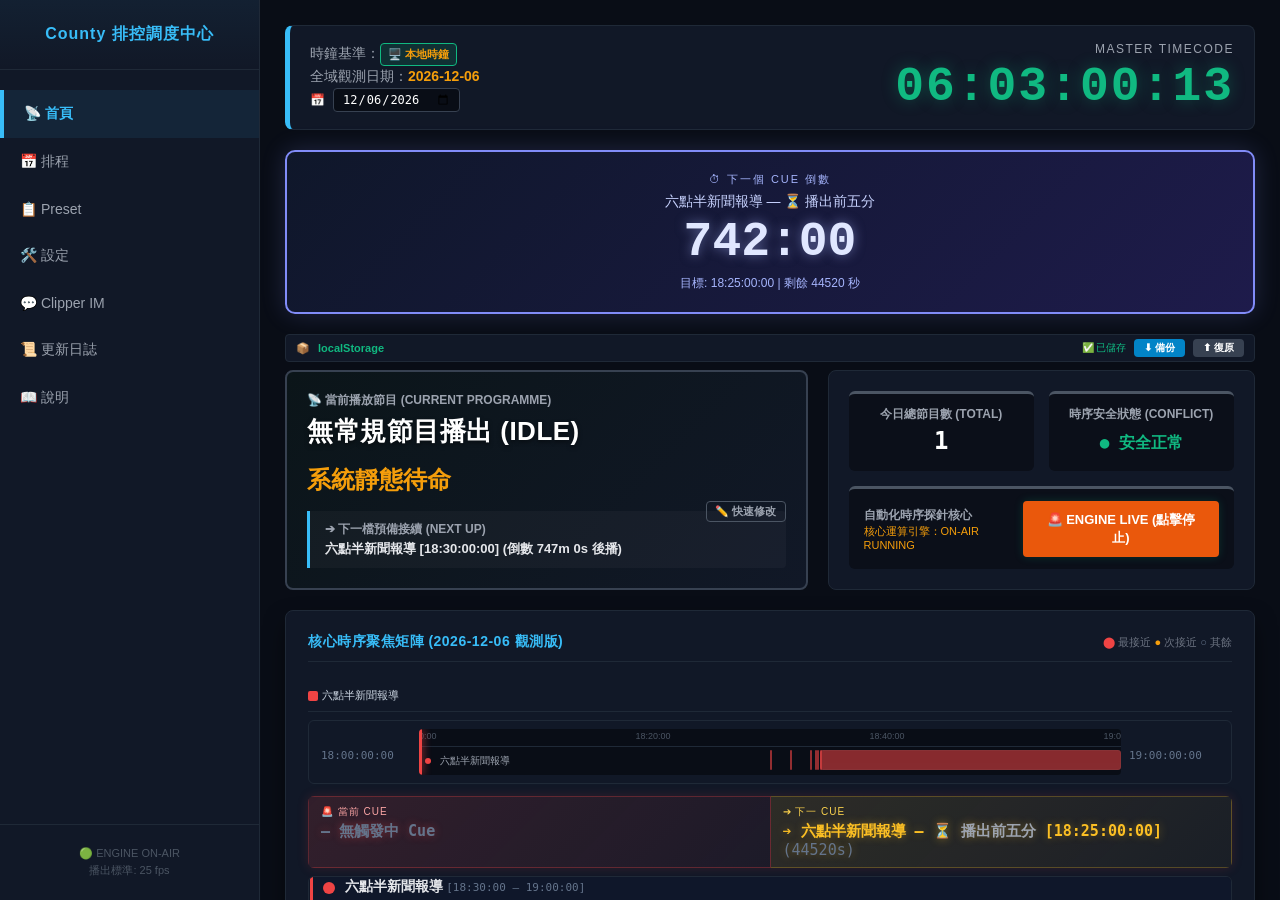
==== commit 60123419: "feat(clipper): auto-detect WS URL from browser hostname, save URL/room on input change, remove hardc" ====
--- a/templates/index.html
+++ b/templates/index.html
@@ -712,9 +712,9 @@
                     <!-- Connection Bar -->
                     <div class="clipper-connect-bar">
                         <span>🌐</span>
-                        <input type="text" id="clipperServerUrl" value="ws://localhost:8765" style="width:180px;">
+                        <input type="text" id="clipperServerUrl" placeholder="ws://localhost:8765" style="width:180px;">
                         <span>🔑</span>
-                        <input type="text" id="clipperRoomCode" value="1234" style="width:70px;">
+                        <input type="text" id="clipperRoomCode" placeholder="1234" style="width:70px;">
                         <button class="btn-ctrl btn-export-ui" onclick="handleClipperConnect()">🔗 連線</button>
                         <span style="flex:1;"></span>
                         <span id="clipperFileStatus" style="font-size:10px;color:#64748b;">就緒</span>
@@ -2033,11 +2033,21 @@
         const savedClipperName = localStorage.getItem('vcc_clipper_name') || 'VPRE';
         const clipperDisplayNameEl = document.getElementById('clipperDisplayName');
         if (clipperDisplayNameEl) clipperDisplayNameEl.textContent = savedClipperName;
-        // Restore persisted Clipper URL and room
+        // Restore persisted Clipper URL and room (default follows browser hostname)
+        var clipperUrlInput = document.getElementById('clipperServerUrl');
+        var clipperRoomInput = document.getElementById('clipperRoomCode');
+        var defaultClipperUrl = 'ws://' + location.hostname + ':8765';
         var savedClipperUrl = localStorage.getItem('county_clipper_url');
         var savedClipperRoom = localStorage.getItem('county_clipper_room');
-        if (savedClipperUrl) document.getElementById('clipperServerUrl').value = savedClipperUrl;
-        if (savedClipperRoom) document.getElementById('clipperRoomCode').value = savedClipperRoom;
+        clipperUrlInput.value = savedClipperUrl || defaultClipperUrl;
+        clipperRoomInput.value = savedClipperRoom || '1234';
+        // Auto-save Clipper settings on input change
+        clipperUrlInput.addEventListener('input', function() {
+            try { localStorage.setItem('county_clipper_url', this.value); } catch(e) {}
+        });
+        clipperRoomInput.addEventListener('input', function() {
+            try { localStorage.setItem('county_clipper_room', this.value); } catch(e) {}
+        });
 
         // 先從 API 載入資料，失敗則從 localStorage 降級
         loadFromServer().then(function() {
@@ -4401,8 +4411,9 @@
 
     // Initialize Clipper modules
     function initClipperModules() {
+        var url = document.getElementById('clipperServerUrl').value.trim() || 'ws://' + location.hostname + ':8765';
         var bus = new MessageBus();
-        var wsManager = new WSManager('ws://localhost:8765', bus);
+        var wsManager = new WSManager(url, bus);
         wsManager.enableAutoReconnect();
 
         var chatModule = new ChatModule(bus, wsManager, {
@@ -4536,7 +4547,7 @@
         window.clipperModules = { bus: bus, ws: wsManager, chat: chatModule, files: filesModule };
 
         // ⚡ Auto-connect on page load (no click needed)
-        var url = document.getElementById('clipperServerUrl').value.trim() || 'ws://localhost:8765';
+        var url = document.getElementById('clipperServerUrl').value.trim() || 'ws://' + location.hostname + ':8765';
         wsManager._url = url;
         // Auto connect if we have a persisted URL (user has connected before)
         if (localStorage.getItem('county_clipper_url')) {
@@ -4613,7 +4624,7 @@
 
     // Handle connect button click
     function handleClipperConnect() {
-        var url = document.getElementById('clipperServerUrl').value.trim() || 'ws://localhost:8765';
+        var url = document.getElementById('clipperServerUrl').value.trim() || 'ws://' + location.hostname + ':8765';
         var room = document.getElementById('clipperRoomCode').value.trim() || '1234';
         try { localStorage.setItem('county_clipper_url', url); localStorage.setItem('county_clipper_room', room); } catch(e) {}
         var connectBtns = document.querySelectorAll('[onclick*="handleClipperConnect"]');
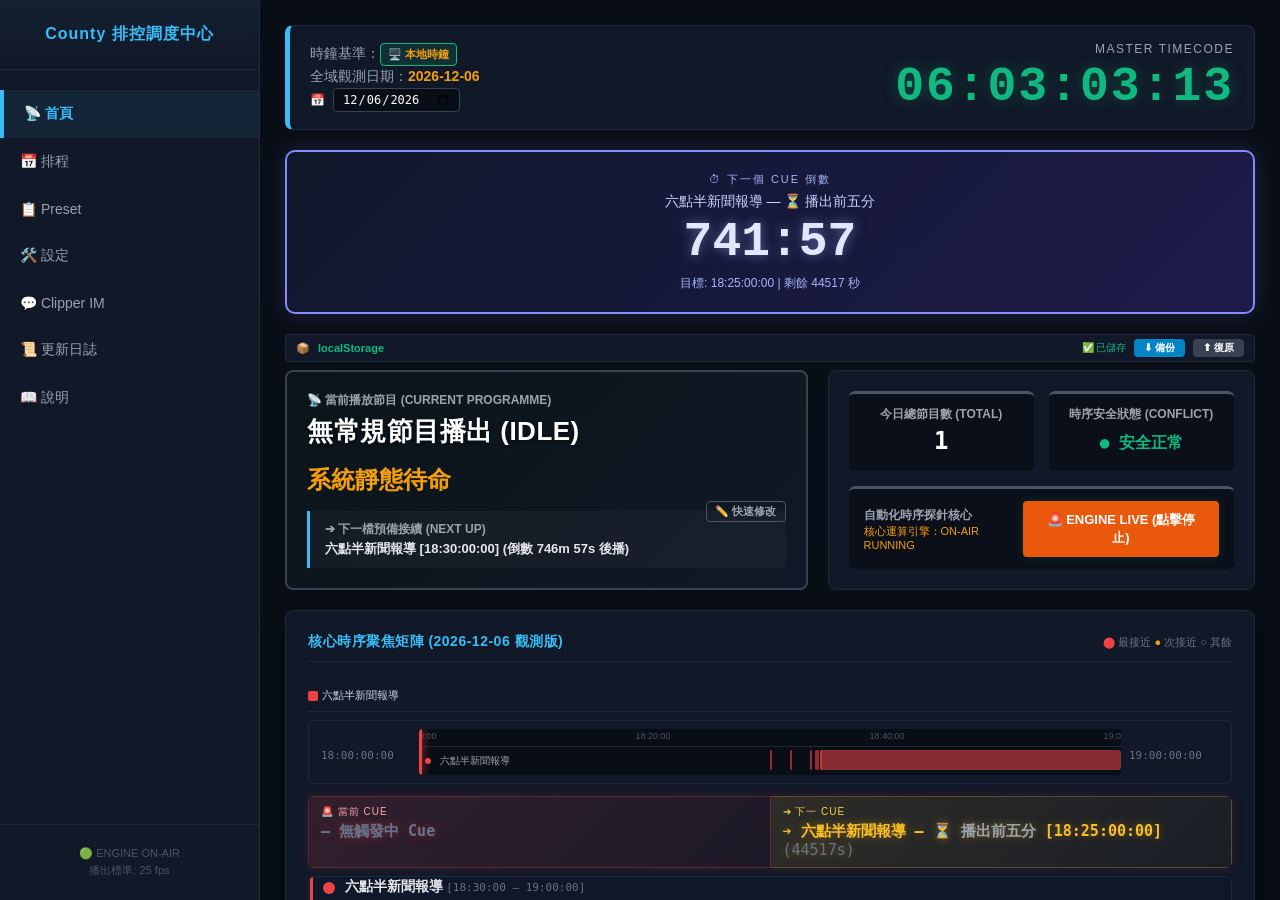
==== commit 97e4398d: "🎯 fix: join/leave notifications改为10秒临时提示，不占localStorage - county-ui-clipper.js: peer-joined/left 改用 " ====
--- a/templates/index.html
+++ b/templates/index.html
@@ -4498,7 +4498,7 @@
                 var pn = data.displayName || '新成員';
                 APP.state.peers.set(data.peerId, { displayName: pn });
                 APP.state.peerNames.set(data.peerId, pn);
-                chatModule.appendSystemMessage('👤 ' + pn + ' 加入了房間');
+                chatModule.showTemporaryMessage('👤 ' + pn + ' 加入了房間');
                 updateClipperPeerTargetUI();
                 updateClipperPeerCount();
             }
@@ -4511,7 +4511,7 @@
             if (APP.state.selectedTargetPeerIds) {
                 APP.state.selectedTargetPeerIds.delete(data.peerId);
             }
-            chatModule.appendSystemMessage('👋 ' + leftName + ' 離開了房間');
+            chatModule.showTemporaryMessage('👋 ' + leftName + ' 離開了房間');
             updateClipperPeerTargetUI();
             updateClipperPeerCount();
         }, 'clipper');
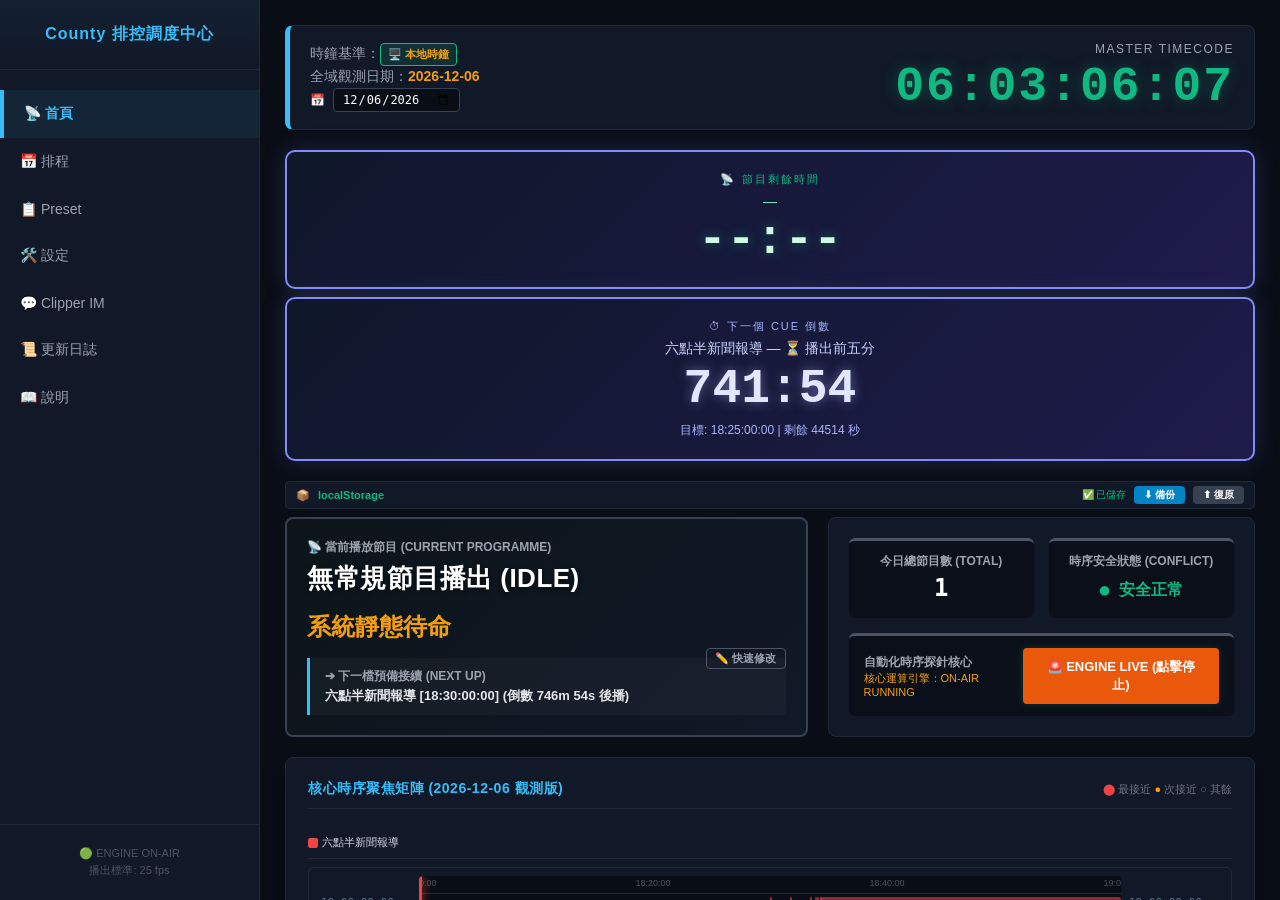
==== commit 035f35d4: "feat: add programme airtime countdown display Compute and display remaining airtime for the currentl" ====
--- a/templates/index.html
+++ b/templates/index.html
@@ -90,6 +90,12 @@
             </div>
             <div id="page-live" class="page active">
 
+                                <!-- 📡 節目剩餘時間倒數 — 首頁上方 -->
+                <div id="homeProgCountdown" class="cue-countdown-card" style="margin-bottom:8px;">
+                    <div style="font-size:11px; color:#10b981; text-transform:uppercase; letter-spacing:2px; margin-bottom:6px;">📡 節目剩餘時間</div>
+                    <div id="progCountdownLabel" style="font-size:14px; color:#6ee7b7; margin-bottom:4px;">—</div>
+                    <div id="progCountdownTimer" style="font-family:'Courier New',monospace; font-size:48px; font-weight:bold; color:#d1fae5; text-shadow:0 0 12px rgba(16,185,129,0.5);">--:--</div>
+                </div>
                 <!-- ⏱ Cue 倒數大看板 — 首頁最上方 -->
                 <div id="homeCueCountdown" class="cue-countdown-card">
                     <div style="font-size:11px; color:#a5b4fc; text-transform:uppercase; letter-spacing:2px; margin-bottom:6px;">⏱ 下一個 Cue 倒數</div>
@@ -3953,6 +3959,23 @@
                         cueCDMeta.innerText = '尚無後續 Cue';
                     }
                 }
+
+                // === Programme remaining-airtime countdown ===
+                var progCDLabel = document.getElementById('progCountdownLabel');
+                var progCDTimer = document.getElementById('progCountdownTimer');
+                if (progCDLabel && progCDTimer) {
+                    if (onAirProg) {
+                        var pf = onAirProg.endTotalFrames - currentTotalFrames;
+                        var ps = Math.max(0, Math.ceil(pf / frameRate));
+                        var pMin = Math.floor(ps / 60);
+                        var pSec = ps % 60;
+                        progCDLabel.innerText = onAirProg.name;
+                        progCDTimer.innerText = String(pMin).padStart(2,'0') + ':' + String(pSec).padStart(2,'0');
+                    } else {
+                        progCDLabel.innerText = '—';
+                        progCDTimer.innerText = '--:--';
+                    }
+                }
             }
 
             const windowStart = Math.max(0, nearestIdx - 3);
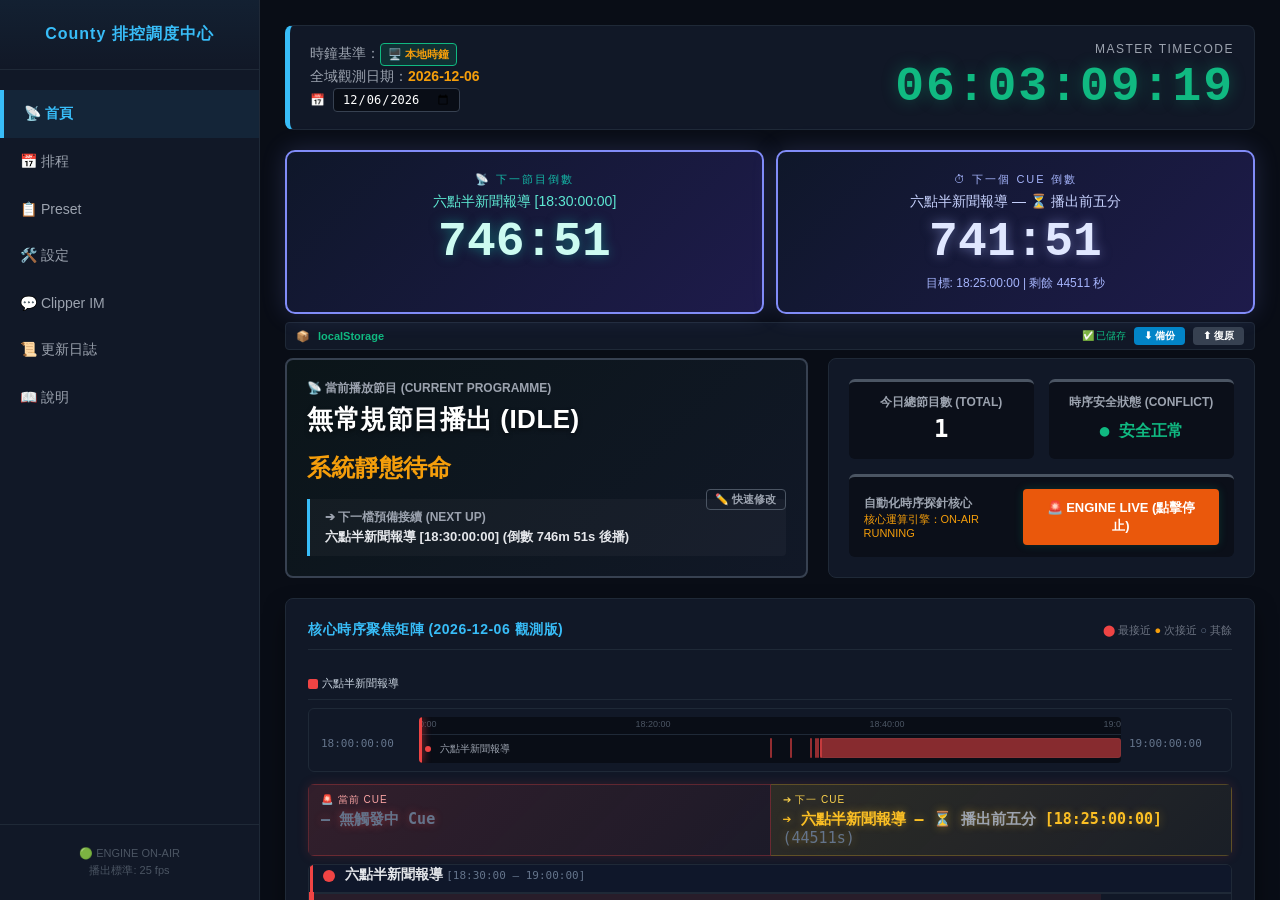
==== commit d4669a73: "fix(A-1): programme START countdown side-by-side with Cue countdown - Changed from programme remaini" ====
--- a/templates/index.html
+++ b/templates/index.html
@@ -90,18 +90,19 @@
             </div>
             <div id="page-live" class="page active">
 
-                                <!-- 📡 節目剩餘時間倒數 — 首頁上方 -->
-                <div id="homeProgCountdown" class="cue-countdown-card" style="margin-bottom:8px;">
-                    <div style="font-size:11px; color:#10b981; text-transform:uppercase; letter-spacing:2px; margin-bottom:6px;">📡 節目剩餘時間</div>
-                    <div id="progCountdownLabel" style="font-size:14px; color:#6ee7b7; margin-bottom:4px;">—</div>
-                    <div id="progCountdownTimer" style="font-family:'Courier New',monospace; font-size:48px; font-weight:bold; color:#d1fae5; text-shadow:0 0 12px rgba(16,185,129,0.5);">--:--</div>
-                </div>
-                <!-- ⏱ Cue 倒數大看板 — 首頁最上方 -->
-                <div id="homeCueCountdown" class="cue-countdown-card">
+                <!-- ⏱ 倒數並排看板 — 節目開始倒數 + 下一個 Cue 倒數 -->
+                <div style="display:flex; gap:12px; margin-bottom:8px;">
+                    <div id="homeProgCountdown" class="cue-countdown-card" style="flex:1; margin:0;">
+                        <div style="font-size:11px; color:#14b8a6; text-transform:uppercase; letter-spacing:2px; margin-bottom:6px;">📡 下一節目倒數</div>
+                        <div id="progCountdownLabel" style="font-size:14px; color:#5eead4; margin-bottom:4px;">—</div>
+                        <div id="progCountdownTimer" style="font-family:'Courier New',monospace; font-size:48px; font-weight:bold; color:#ccfbf1; text-shadow:0 0 12px rgba(20,184,166,0.5);">--:--</div>
+                    </div>
+                    <div id="homeCueCountdown" class="cue-countdown-card" style="flex:1; margin:0;">
                     <div style="font-size:11px; color:#a5b4fc; text-transform:uppercase; letter-spacing:2px; margin-bottom:6px;">⏱ 下一個 Cue 倒數</div>
                     <div id="cueCountdownLabel" style="font-size:14px; color:#c7d2fe; margin-bottom:4px;">—</div>
                     <div id="cueCountdownTimer" style="font-family:'Courier New',monospace; font-size:48px; font-weight:bold; color:#e0e7ff; text-shadow:0 0 12px rgba(165,180,252,0.5);">--:--</div>
                     <div id="cueCountdownMeta" style="font-size:12px; color:#a5b4fc; margin-top:6px;"></div>
+                </div>
                 </div>
                 <div style="display:flex; align-items:center; gap:8px; margin-bottom:8px; padding:4px 10px; background:#111827; border:1px solid #1f2937; border-radius:4px; font-size:11px;">
                     <span style="color:#64748b;">📦</span>
@@ -3960,16 +3961,16 @@
                     }
                 }
 
-                // === Programme remaining-airtime countdown ===
+                // === Programme start countdown (side-by-side with cue countdown) ===
                 var progCDLabel = document.getElementById('progCountdownLabel');
                 var progCDTimer = document.getElementById('progCountdownTimer');
                 if (progCDLabel && progCDTimer) {
-                    if (onAirProg) {
-                        var pf = onAirProg.endTotalFrames - currentTotalFrames;
-                        var ps = Math.max(0, Math.ceil(pf / frameRate));
-                        var pMin = Math.floor(ps / 60);
-                        var pSec = ps % 60;
-                        progCDLabel.innerText = onAirProg.name;
+                    if (nextUpProg) {
+                        var pd = nextUpProg.startTotalFrames - currentTotalFrames;
+                        var pdSec = Math.max(0, Math.ceil(pd / frameRate));
+                        var pMin = Math.floor(pdSec / 60);
+                        var pSec = pdSec % 60;
+                        progCDLabel.innerText = nextUpProg.name + ' [' + nextUpProg.startTime + ']';
                         progCDTimer.innerText = String(pMin).padStart(2,'0') + ':' + String(pSec).padStart(2,'0');
                     } else {
                         progCDLabel.innerText = '—';
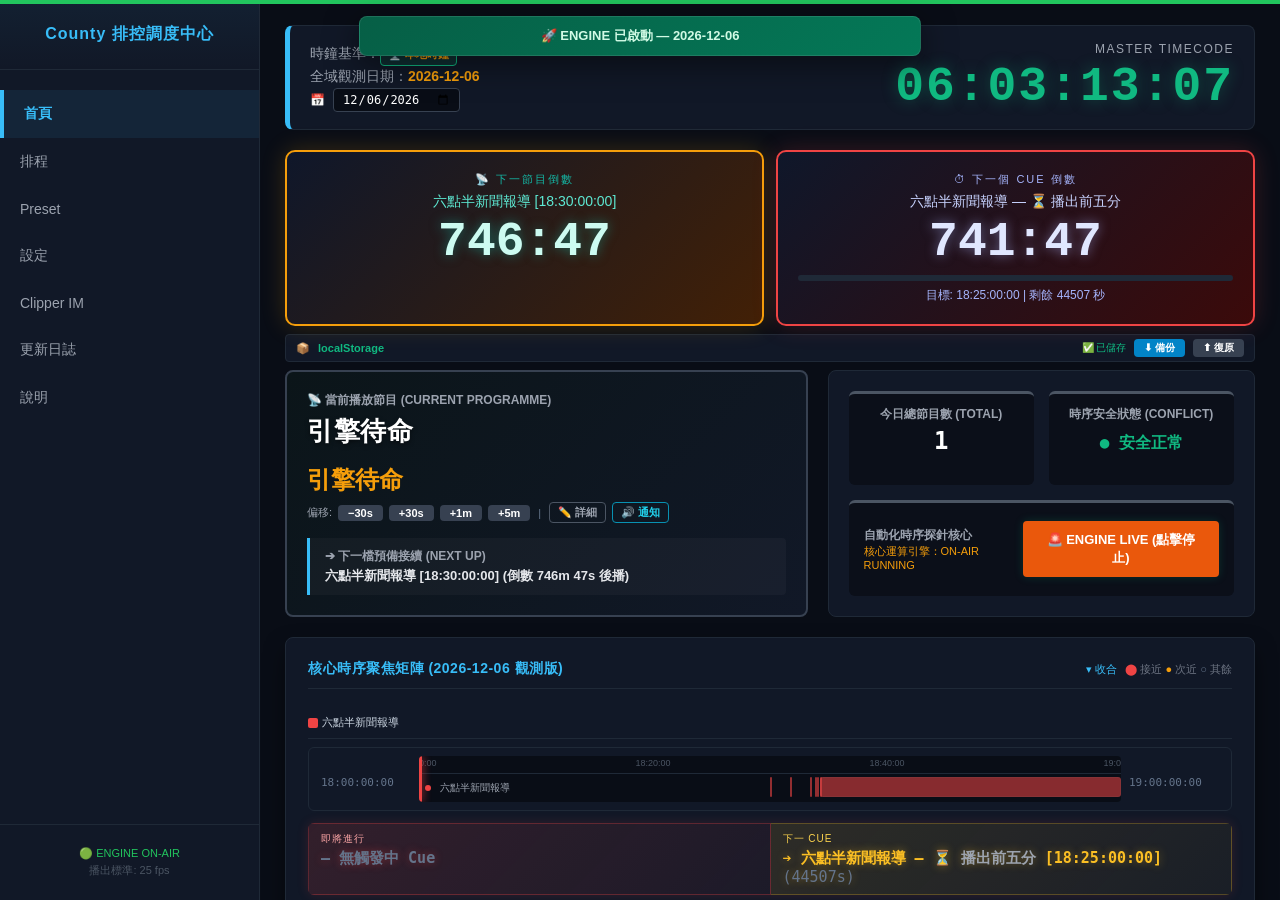
==== commit 7b111339: "v1.1: UI/UX overhaul — Item Cue system, i18n, Session Lock, one-click offset, Cue alarm bar, progres" ====
--- a/templates/index.html
+++ b/templates/index.html
@@ -44,6 +44,13 @@
 </head>
 <body>
 
+    <!-- 全局顏色狀態列 + Cue Alarm Bar -->
+    <div id="statusBarLine" style="position:fixed;top:0;left:0;width:100%;height:4px;z-index:99999;background:#4b5563;transition:background 0.3s;"></div>
+    <div id="cueAlarmBar" style="display:none;position:fixed;top:4px;left:0;width:100%;z-index:99998;background:linear-gradient(135deg,#dc2626,#991b1b);color:#fff;padding:10px 20px;font-size:14px;font-weight:bold;text-align:center;cursor:pointer;box-shadow:0 4px 16px rgba(220,38,38,0.4);animation:pulse 0.6s infinite alternate;" onclick="acknowledgeCueAlarm()">
+        <span id="cueAlarmText">🚨 CUE 觸發！請確認</span>
+        <span style="display:inline-block;margin-left:16px;padding:3px 12px;background:rgba(255,255,255,0.2);border-radius:4px;font-size:12px;">ACK ✓</span>
+    </div>
+
     <div class="vcc-pre-system-sandbox-wrapper">
 
         <div class="sidebar-overlay" id="sidebarOverlay" onclick="toggleSidebar()"></div>
@@ -51,20 +58,20 @@
 
         <div class="sidebar" id="mainSidebar">
             <div>
-                <div class="sidebar-header">County 排控調度中心</div>
+                <div class="sidebar-header" data-i18n="sidebar.title">County 排控調度中心</div>
                 <div class="sidebar-menu">
-                    <div class="menu-item active" id="menu-live" onclick="switchPage('live')">📡 首頁</div>
-                    <div class="menu-item" id="menu-rundown" onclick="switchPage('rundown')">📅 排程</div>
-                    <div class="menu-item" id="menu-preset" onclick="switchPage('preset')">📋 Preset</div>
-                    <div class="menu-item" id="menu-settings" onclick="switchPage('settings')">🛠️ 設定</div>
-                    <div class="menu-item" id="menu-clipper" onclick="switchPage('clipper')">💬 Clipper IM <span class="clipper-badge" id="clipperBadge">0</span></div>
-                    <div class="menu-item" id="menu-changelog" onclick="switchPage('changelog')">📜 更新日誌</div>
-                    <div class="menu-item" id="menu-help" onclick="switchPage('help')">📖 說明</div>
+                    <div class="menu-item active" id="menu-live" onclick="switchPage('live')" data-i18n="sidebar.home">📡 首頁</div>
+                    <div class="menu-item" id="menu-rundown" onclick="switchPage('rundown')" data-i18n="sidebar.schedule">📅 排程</div>
+                    <div class="menu-item" id="menu-preset" onclick="switchPage('preset')" data-i18n="sidebar.preset">📋 Preset</div>
+                    <div class="menu-item" id="menu-settings" onclick="switchPage('settings')" data-i18n="sidebar.settings">🛠️ 設定</div>
+                    <div class="menu-item" id="menu-clipper" onclick="switchPage('clipper')" data-i18n="sidebar.clipper">💬 Clipper IM <span class="clipper-badge" id="clipperBadge">0</span></div>
+                    <div class="menu-item" id="menu-changelog" onclick="switchPage('changelog')" data-i18n="sidebar.changelog">📜 更新日誌</div>
+                    <div class="menu-item" id="menu-help" onclick="switchPage('help')" data-i18n="sidebar.help">📖 說明</div>
                 </div>
             </div>
             <div class="sidebar-footer">
-                <span id="sidebarEngineStatus">⏹️ 引擎待命</span><br>
-                播出標準: <span id="sidebarFpsLabel">PAL 25 fps</span>
+                <span id="sidebarEngineStatus" data-i18n="sidebar.engine.standby">⏹️ 引擎待命</span><br>
+                <span data-i18n="sidebar.fps.label">播出標準: </span><span id="sidebarFpsLabel">PAL 25 fps</span>
             </div>
         </div>
 
@@ -101,6 +108,9 @@
                     <div style="font-size:11px; color:#a5b4fc; text-transform:uppercase; letter-spacing:2px; margin-bottom:6px;">⏱ 下一個 Cue 倒數</div>
                     <div id="cueCountdownLabel" style="font-size:14px; color:#c7d2fe; margin-bottom:4px;">—</div>
                     <div id="cueCountdownTimer" style="font-family:'Courier New',monospace; font-size:48px; font-weight:bold; color:#e0e7ff; text-shadow:0 0 12px rgba(165,180,252,0.5);">--:--</div>
+                    <div id="cueProgressBarWrap" style="width:100%;height:6px;background:#1f2937;border-radius:3px;overflow:hidden;margin-top:6px;display:none;">
+                        <div id="cueProgressBarFill" style="height:100%;width:0%;background:#f59e0b;border-radius:3px;transition:width 1s linear;"></div>
+                    </div>
                     <div id="cueCountdownMeta" style="font-size:12px; color:#a5b4fc; margin-top:6px;"></div>
                 </div>
                 </div>
@@ -120,10 +130,22 @@
                         <div class="mcr-tag-live" id="mcrLiveTag" style="display: none;">ON AIR</div>
                         <div class="mcr-label-sub">📡 當前播放節目 (Current Programme)</div>
                         <div class="mcr-prog-title" id="mcrOnAirTitle">無常規節目播出 (IDLE)</div>
-                        <div class="mcr-prog-countdown" id="mcrOnAirCountdown">系統靜態待命</div>                        
-                        <button id="btnQuickEdit" style="float:right; background:transparent; border:1px solid #4b5563; color:#9ca3af; border-radius:4px; cursor:pointer; font-size:11px; padding:2px 8px; margin-top:5px;" onclick="toggleQuickEdit()">✏️ 快速修改</button>
-
-                        <div id="mcrQuickEdit" style="display:none; margin-top:10px; padding:10px; background:rgba(0,0,0,0.3); border-radius:6px;">
+                        <div class="mcr-prog-countdown" id="mcrOnAirCountdown">系統靜態待命</div>
+
+                        <!-- 一鍵時間偏移按鈕 + Quick Edit -->
+                        <div style="display:flex;align-items:center;gap:6px;flex-wrap:wrap;margin-top:6px;">
+                            <span style="font-size:11px;color:#9ca3af;">偏移:</span>
+                            <button class="btn-sync" onclick="shiftProgram(null, -30)" style="padding:2px 10px;font-size:11px;" title="提早 30 秒">−30s</button>
+                            <button class="btn-sync" onclick="shiftProgram(null, 30)" style="padding:2px 10px;font-size:11px;" title="延後 30 秒">+30s</button>
+                            <button class="btn-sync" onclick="shiftProgram(null, 60)" style="padding:2px 10px;font-size:11px;" title="延後 1 分鐘">+1m</button>
+                            <button class="btn-sync" onclick="shiftProgram(null, 300)" style="padding:2px 10px;font-size:11px;" title="延後 5 分鐘">+5m</button>
+                            <span style="font-size:11px;color:#64748b;margin:0 2px;">|</span>
+                            <button style="background:transparent;border:1px solid #4b5563;color:#9ca3af;border-radius:4px;cursor:pointer;font-size:11px;padding:2px 8px;" onclick="toggleQuickEdit()">✏️ 詳細</button>
+                            <button style="background:transparent;border:1px solid #0891b2;color:#22d3ee;border-radius:4px;cursor:pointer;font-size:11px;padding:2px 8px;" onclick="showNotifyDialog()">🔊 通知</button>
+                            <span id="shiftUndoBtn" style="display:none;font-size:11px;color:#38bdf8;cursor:pointer;text-decoration:underline;" onclick="undoShiftProgram()">↩️ 還原</span>
+                        </div>
+
+                        <div id="mcrQuickEdit" style="display:none; margin-top:8px; padding:10px; background:rgba(0,0,0,0.3); border-radius:6px;">
                             <div style="display:flex; gap:8px; flex-wrap:wrap; align-items:center;">
                                 <label style="font-size:11px; color:#9ca3af;">開始: <input type="text" id="quickStartTime" style="width:130px; background:#090d16; border:1px solid #374151; color:#fff; padding:4px 6px; border-radius:3px; font-size:12px; font-family:monospace;"></label>
                                 <label style="font-size:11px; color:#9ca3af;">長度: <input type="text" id="quickDuration" style="width:130px; background:#090d16; border:1px solid #374151; color:#fff; padding:4px 6px; border-radius:3px; font-size:12px; font-family:monospace;"></label>
@@ -131,7 +153,6 @@
                                 <button class="btn-cancel" onclick="cancelQuickEdit()" style="padding:4px 12px; font-size:11px;">取消</button>
                             </div>
                         </div>
-
 
                         <div class="mcr-next-bar">
                             <div class="mcr-label-sub" style="margin-bottom: 2px;">➔ 下一檔預備接續 (Next Up)</div>
@@ -159,12 +180,16 @@
 
                 </div>
 
-                <div class="panel-box">
+                    <div class="panel-box">
                     <div class="panel-header-box">
-                        <div class="panel-title" id="matrixTitle">時序矩陣 (Timeline)</div>
-                        <div style="font-size: 11px; color: #6b7280;"><span style="color:#ef4444;">⬤</span> 最接近 <span style="color:#f59e0b;">●</span> 次接近 <span style="color:#64748b;">○</span> 其餘</div>
+                        <div class="panel-title" id="matrixTitle" data-i18n="engine.matrix.title">時序矩陣</div>
+                        <div style="display:flex;align-items:center;gap:8px;">
+                            <span style="font-size:11px;color:#38bdf8;cursor:pointer;" id="matrixCollapseToggle" onclick="toggleMatrixCollapse()">▾ 收合</span>
+                            <span style="font-size:11px;color:#6b7280;"><span style="color:#ef4444;">⬤</span> 接近 <span style="color:#f59e0b;">●</span> 次近 <span style="color:#64748b;">○</span> 其餘</span>
+                        </div>
                     </div>
 
+                    <div id="matrixCollapseBody">
                     <div id="matrixColorLegend" style="display:flex;flex-wrap:wrap;padding:6px 0;border-bottom:1px solid #1f2937;margin-bottom:8px;min-height:20px;"></div>
 
                     <!-- Timeline GUI 時間軸（按節目分層） -->
@@ -182,11 +207,11 @@
                     <!-- 當前 & 下一個 Cue Point 即時看板 -->
                     <div style="display:flex; gap:0; margin:8px 0; padding:0; border-radius:6px; overflow:hidden; font-size:13px; box-shadow:0 0 12px rgba(239,68,68,0.15);">
                         <div style="flex:1; background:linear-gradient(135deg, rgba(239,68,68,0.15) 0%, rgba(239,68,68,0.05) 100%); border:1px solid rgba(239,68,68,0.3); padding:8px 12px;">
-                            <div style="color:#fca5a5; font-size:10px; text-transform:uppercase; letter-spacing:1px; margin-bottom:3px;">🚨 當前 Cue</div>
+                            <div style="color:#fca5a5; font-size:10px; text-transform:uppercase; letter-spacing:1px; margin-bottom:3px;" data-i18n="engine.current.cue">🚨 當前 Cue</div>
                             <div id="currentCueDisplay" style="color:#f87171; font-size:15px; font-weight:bold; font-family:monospace; text-shadow:0 0 8px rgba(239,68,68,0.4);">—</div>
                         </div>
                         <div style="flex:1; background:linear-gradient(135deg, rgba(251,191,36,0.12) 0%, rgba(251,191,36,0.04) 100%); border:1px solid rgba(251,191,36,0.25); padding:8px 12px; border-left:none;">
-                            <div style="color:#fcd34d; font-size:10px; text-transform:uppercase; letter-spacing:1px; margin-bottom:3px;">➔ 下一 Cue</div>
+                            <div style="color:#fcd34d; font-size:10px; text-transform:uppercase; letter-spacing:1px; margin-bottom:3px;" data-i18n="engine.next.cue">➔ 下一 Cue</div>
                             <div id="nextCueDisplay" style="color:#fbbf24; font-size:15px; font-weight:bold; font-family:monospace; text-shadow:0 0 8px rgba(251,191,36,0.4);">—</div>
                         </div>
                     </div>
@@ -195,32 +220,24 @@
                         <table class="vcc-pre-table" style="margin-bottom:0;">
                             <thead>
                                 <tr>
-                                    <th style="width:30%;">節目/廣告名稱 (Program)</th>
-                                    <th style="width:120px;">節目時段 (Prog TC)</th>
-                                    <th style="width:90px;">標籤 (Tags)</th>
-                                    <th>Cue 事件</th>
+                                    <th style="width:30%;"><span data-i18n="schedule.table.name">名稱</span></th>
+                                    <th style="width:120px;"><span data-i18n="schedule.table.start">開始</span></th>
+                                    <th style="width:90px;"><span data-i18n="schedule.table.type">類型</span></th>
+                                    <th><span data-i18n="engine.current.cue">Cue 事件</span></th>
                                     <th style="width:100px;">目標 TC</th>
-                                    <th style="width:130px;">倒數</th>
+                                    <th style="width:130px;"><span data-i18n="engine.cue.countdown">倒數</span></th>
                                 </tr>
                             </thead>
                             <tbody id="matrixTableBody">
-                                <tr><td colspan="6" style="text-align: center; color: #4b5563; padding: 30px 0;">未就緒。請先至「跨期日曆與常規編排」分頁確認交通排程，隨後點擊上方「啟動主控監測」按鈕。</td></tr>
+                                <tr><td colspan="6" style="text-align: center; color: #4b5563; padding: 30px 0;">📡 <span data-i18n="engine.matrix.title" data-i18n-target="text">時序矩陣</span></td></tr>
                             </tbody>
                         </table>
                     </div>
+                    </div>
                 </div>
             </div>
 
             <div id="page-rundown" class="page">
-
-                <div style="display:flex; align-items:center; gap:8px; margin-bottom:8px; padding:4px 10px; background:#111827; border:1px solid #1f2937; border-radius:4px; font-size:11px;">
-                    <span style="color:#64748b;">📦</span>
-                    <span id="fileStatus2" style="color:#10b981; font-weight:bold;">localStorage</span>
-                    <span style="flex:1;"></span>
-                    <span id="dataDirtyIndicator2" style="color:#10b981; font-size:10px;">✅ 自動</span>
-                    <button class="btn-ctrl btn-export-ui" onclick="saveDataToFile()" style="padding:2px 10px; font-size:10px;">⬇ 備份</button>
-                    <button class="btn-ctrl btn-import-ui" onclick="loadDataFromFile()" style="padding:2px 10px; font-size:10px;">⬆ 復原</button>
-                </div>
 
                 <div class="grid-layout-2col">
                     <div class="panel-box" style="margin-bottom: 0;">
@@ -318,6 +335,7 @@
                         <div class="btn-zone">
                             <button class="btn-add" id="btnSubmitForm" onclick="submitProgramForm()">儲存至編排庫 (Save Entry)</button>
                             <button class="btn-cancel" id="btnCancelEdit" onclick="exitEditMode()" style="display:none;">取消修改</button>
+                            <span id="liveEditWarn" style="display:none;font-size:10px;color:#f59e0b;align-self:center;">🔒 ENGINE LIVE — 編輯不影響播出</span>
                         </div>
                     </div>
                 </div>
@@ -337,9 +355,12 @@
                         <div class="panel-title" id="rundownListTitle">節目表 (Rundown)</div>
                         <div class="btn-ctrl-group">
                             <input type="file" id="importFile" accept=".json" style="display:none;" onchange="importRundown(this)">
-                            <button class="btn-ctrl btn-import-ui" onclick="document.getElementById('importFile').click()">匯入</button>
-                            <button class="btn-ctrl btn-export-ui" onclick="exportRundown()">匯出</button>
-                            <button class="btn-ctrl btn-clear-ui" onclick="clearAllPrograms()">全清</button>
+                            <button class="btn-ctrl btn-import-ui" onclick="document.getElementById('importFile').click()" style="font-size:10px;padding:4px 8px;">匯入 (全部)</button>
+                            <button class="btn-ctrl btn-import-ui" onclick="importRundownDay()" style="font-size:10px;padding:4px 8px;">匯入 (當日)</button>
+                            <button class="btn-ctrl btn-export-ui" onclick="exportRundown('all')" style="font-size:10px;padding:4px 8px;">匯出 (全部)</button>
+                            <button class="btn-ctrl btn-export-ui" onclick="exportRundown('day')" style="font-size:10px;padding:4px 8px;">匯出 (當日)</button>
+                            <span style="width:1px;height:20px;background:#374151;margin:0 2px;"></span>
+                            <button class="btn-cancel btn-danger-action" onclick="maintenanceClearDay()" style="font-size:10px;padding:4px 8px;color:#f87171;border-color:#dc2626;">🗑 清除當日</button>
                         </div>
                     </div>
                     <div style="display:flex; align-items:center; gap:8px; margin-bottom:8px;">
@@ -377,7 +398,7 @@
                         </div>
                         <div class="input-group">
                             <label>名稱</label>
-                            <input text="text" id="presetNameField">
+                            <input type="text" id="presetNameField">
                         </div>
                         <div class="input-group">
                             <label>節點設定 (每行一個提示點)</label>
@@ -424,204 +445,207 @@
             </div>
 
             <div id="page-settings" class="page">
-                <div style="display: grid; grid-template-columns: 1fr 1fr; gap: 20px;">
-                    <div>
+                <div class="settings-grid" style="display:grid;grid-template-columns:1fr 1fr;gap:20px;align-items:start;">
+
+                    <!-- ========== LEFT COLUMN ========== -->
+                    <div class="settings-col">
+
+                        <!-- GROUP: 時間設定 (NTP + 時區 + FPS) -->
                         <div class="panel-box">
-                            <div class="panel-header-box"><div class="panel-title">🕒 NTP 時間服務</div></div>
-                            <div class="input-form" style="grid-template-columns: 1fr;">
+                            <div class="panel-header-box"><div class="panel-title">🕒 時間設定</div></div>
+                            <div style="border-bottom:1px solid #1f2937;padding-bottom:12px;margin-bottom:12px;">
+                                <div style="font-size:12px;color:#38bdf8;font-weight:bold;margin-bottom:8px;">NTP 同步</div>
+                                <div class="input-form" style="grid-template-columns:1fr;">
+                                    <div class="input-group">
+                                        <label data-i18n="settings.ntp.server">NTP 伺服器</label>
+                                        <input type="text" id="cfgNtpUrl" value="stdtime.gov.hk" onchange="saveConfig()">
+                                    </div>
+                                    <div class="input-group">
+                                        <label data-i18n="settings.ntp.interval">同步間隔（秒）</label>
+                                        <div style="display:flex;align-items:center;gap:8px;">
+                                            <input type="number" id="cfgNtpInterval" value="600" min="0" max="86400" onchange="saveConfig();restartAutoSync();">
+                                            <span style="font-size:11px;color:#64748b;">0=關閉</span>
+                                        </div>
+                                    </div>
+                                    <div style="display:flex;align-items:center;gap:12px;flex-wrap:wrap;">
+                                        <div><span style="font-size:11px;color:#64748b;">狀態: </span><span id="settingsNtpStatus" style="font-size:12px;color:#9ca3af;">—</span></div>
+                                        <div><span style="font-size:11px;color:#64748b;">上次: </span><span id="settingsNtpLastSync" style="font-size:11px;color:#64748b;font-family:monospace;">—</span></div>
+                                        <button class="btn-start" id="btnNtpSync" onclick="handleManualNtpSync()" style="font-size:11px;padding:4px 12px;" data-i18n="settings.ntp.sync.now">🔄 同步</button>
+                                    </div>
+                                </div>
+                            </div>
+                            <div style="border-bottom:1px solid #1f2937;padding-bottom:12px;margin-bottom:12px;">
+                                <div style="font-size:12px;color:#38bdf8;font-weight:bold;margin-bottom:8px;">⏱ FPS</div>
+                                <div style="display:flex;align-items:center;gap:8px;flex-wrap:wrap;">
+                                    <input type="number" id="cfgFrameRate" value="25" min="1" max="60" style="width:70px;" onchange="saveConfig()">
+                                    <span style="font-size:11px;color:#64748b;" data-i18n="settings.fps.hint">PAL:25 / NTSC:29.97 / 電影:24</span>
+                                    <button class="btn-sync" onclick="applyFrameRate()" style="padding:3px 10px;font-size:11px;">套用</button>
+                                </div>
+                            </div>
+                            <div>
+                                <div style="font-size:12px;color:#38bdf8;font-weight:bold;margin-bottom:8px;">🌐 時區</div>
+                                <select id="cfgTimezone" onchange="saveConfig()" style="width:100%;"></select>
+                                <div style="font-size:11px;color:#64748b;margin-top:4px;" data-i18n="settings.timezone.hint">影響換日與 Cue 觸發時間</div>
+                            </div>
+                        </div>
+
+                        <!-- GROUP: 音訊設定 -->
+                        <div class="panel-box">
+                            <div class="panel-header-box"><div class="panel-title" data-i18n="settings.beep">🔊 音訊設定</div></div>
+                            <div class="input-form" style="grid-template-columns:1fr 1fr;">
                                 <div class="input-group">
-                                    <label>NTP 伺服器</label>
-                                    <input type="text" id="cfgNtpUrl" value="stdtime.gov.hk" onchange="saveConfig()" style="width:100%;">
-                                    <div style="font-size:11px; color:#64748b; margin-top:4px;">使用真實 NTP (UDP 123) 協定，由伺服器端 ntplib 處理</div>
+                                    <label data-i18n="settings.beep.freq">頻率 (Hz)</label>
+                                    <input type="number" id="cfgBeepFreq" value="1500" min="400" max="4000" onchange="saveConfig()">
                                 </div>
                                 <div class="input-group">
-                                    <label>自動同步間隔（秒）</label>
-                                    <div style="display:flex; align-items:center; gap:8px;">
-                                        <input type="number" id="cfgNtpInterval" value="600" min="0" max="86400" style="width:100px;" onchange="saveConfig(); restartAutoSync();">
-                                        <span style="font-size:11px; color:#64748b;">0 = 關閉</span>
-                                    </div>
+                                    <label data-i18n="settings.beep.dur">長度 (秒)</label>
+                                    <input type="number" id="cfgBeepDur" value="0.5" step="0.1" min="0.1" max="3" onchange="saveConfig()">
                                 </div>
-                                <div class="input-group">
-                                    <label>狀態</label>
-                                    <div id="settingsNtpStatus" style="font-size:13px; color:#9ca3af;">尚未同步</div>
-                                </div>
-                                <div class="input-group">
-                                    <label>最後同步時間</label>
-                                    <div id="settingsNtpLastSync" style="font-size:12px; color:#64748b; font-family:monospace;">—</div>
-                                </div>
-                                <div class="input-group" style="margin-top:4px;">
-                                    <button class="btn-start" id="btnNtpSync" onclick="handleManualNtpSync()" style="font-size:12px; padding:8px 16px;">🔄 立即同步</button>
+                            </div>
+                            <button class="btn-sync" onclick="testOscillatorSound()" style="margin-top:8px;">🔊 測試音</button>
+                        </div>
+
+                        <!-- GROUP: 介面設定 (語言 + 保留原則) -->
+                        <div class="panel-box">
+                            <div class="panel-header-box"><div class="panel-title">🌐 介面設定</div></div>
+                            <div style="border-bottom:1px solid #1f2937;padding-bottom:12px;margin-bottom:12px;">
+                                <div style="font-size:12px;color:#38bdf8;font-weight:bold;margin-bottom:8px;">語言 / Language</div>
+                                <select id="cfgLanguage" onchange="switchLanguage(this.value)" style="width:100%;">
+                                    <option value="zh">中文 (繁體)</option>
+                                    <option value="en">English</option>
+                                </select>
+                            </div>
+                            <div>
+                                <div style="font-size:12px;color:#38bdf8;font-weight:bold;margin-bottom:8px;" data-i18n="settings.retention">🗑️ 保留原則</div>
+                                <div style="display:flex;align-items:center;gap:8px;">
+                                    <label style="font-size:12px;color:#9ca3af;white-space:nowrap;" data-i18n="settings.retention">Cue 保留</label>
+                                    <input type="number" id="cfgRetentionSec" value="5" min="0" max="60" style="width:60px;" onchange="saveConfig()">
+                                    <span style="font-size:11px;color:#64748b;" data-i18n="settings.retention.hint">秒</span>
                                 </div>
                             </div>
                         </div>
+                    </div>
+
+                    <!-- ========== RIGHT COLUMN ========== -->
+                    <div class="settings-col">
+
+                        <!-- GROUP: Config + Backup + Inspector -->
                         <div class="panel-box">
-                            <div class="panel-header-box"><div class="panel-title">🔊 音訊設定</div></div>
-                            <div class="input-form" style="grid-template-columns: 1fr;">
-                                <div class="input-group">
-                                    <label>預設頻率 (Hz)</label>
-                                    <input type="number" id="cfgBeepFreq" value="1500" min="400" max="4000" onchange="saveConfig()">
-                                </div>
-                                <div class="input-group">
-                                    <label>持續時間 (秒)</label>
-                                    <input type="number" id="cfgBeepDur" value="0.5" step="0.1" min="0.1" max="3" onchange="saveConfig()">
+                            <div class="panel-header-box"><div class="panel-title">📦 資料管理</div></div>
+                            <div style="border-bottom:1px solid #1f2937;padding-bottom:10px;margin-bottom:10px;">
+                                <div style="font-size:12px;color:#38bdf8;font-weight:bold;margin-bottom:6px;">⚙️ Config JSON</div>
+                                <textarea id="configJsonArea" style="width:100%;height:60px;background:#030712;border:1px solid #374151;color:#a7f3d0;padding:6px;font-family:monospace;font-size:11px;border-radius:4px;resize:vertical;margin-bottom:6px;"></textarea>
+                                <div class="btn-zone" style="gap:4px;flex-wrap:wrap;">
+                                    <button class="btn-ctrl btn-export-ui" onclick="refreshConfigJsonArea()">刷新</button>
+                                    <button class="btn-add" style="background-color:#10b981;" onclick="applyConfigJson()">套用</button>
+                                    <button class="btn-sync" onclick="exportConfigAsJson()">下載</button>
+                                    <input type="file" id="configImportFile" accept=".json" style="display:none;" onchange="importConfigFromFile(this)">
+                                    <button class="btn-ctrl btn-import-ui" onclick="document.getElementById('configImportFile').click()">匯入</button>
+                                    <button class="btn-cancel btn-danger-action" onclick="factoryResetStorage()">重置</button>
+                                    <button class="btn-ctrl btn-export-ui" onclick="saveDataToFile()">備份</button>
+                                    <button class="btn-ctrl btn-import-ui" onclick="loadDataFromFile()">復原</button>
                                 </div>
                             </div>
-                            <button class="btn-sync" onclick="testOscillatorSound()">🔊 測試音</button>
+                            <div style="border-bottom:1px solid #1f2937;padding-bottom:10px;margin-bottom:10px;">
+                                <div style="font-size:12px;color:#38bdf8;font-weight:bold;margin-bottom:6px;">📦 JSON Inspector</div>
+                                <textarea id="debugStateTextArea" style="width:100%;height:80px;background:#030712;border:1px solid #374151;color:#a7f3d0;padding:6px;font-family:monospace;font-size:11px;border-radius:4px;resize:vertical;margin-bottom:6px;"></textarea>
+                                <div class="btn-zone" style="gap:4px;">
+                                    <button class="btn-update" onclick="applyInjectedJsonState()">注入套用</button>
+                                    <button class="btn-sync" onclick="refreshJsonInspectorProbe()">刷新</button>
+                                </div>
+                            </div>
+                            <div>
+                                <div style="font-size:12px;color:#ef4444;font-weight:bold;margin-bottom:6px;">⚠️ 維護</div>
+                                <div style="display:flex;gap:8px;flex-wrap:wrap;">
+                                    <button class="btn-cancel btn-danger-action" onclick="maintenanceClearDay()" style="font-size:11px;padding:6px 14px;">🗑 清除當日排程</button>
+                                    <button class="btn-cancel btn-danger-action" onclick="maintenanceClearAll()" style="font-size:11px;padding:6px 14px;border-color:#dc2626;">🚨 清除全部排程</button>
+                                </div>
+                                <div style="font-size:10px;color:#64748b;margin-top:4px;">清除當日：單次刪除+週期跳過 ｜ 清除全部：刪除所有節目記錄</div>
+                            </div>
                         </div>
-                    </div>
-                    <div class="panel-box" style="margin-top:15px;">
-                        <div class="panel-header-box"><div class="panel-title">⏱ FPS 設定</div></div>
-                        <div class="input-form" style="grid-template-columns: 1fr;">
-                            <div class="input-group">
-                                <label>FPS</label>
-                                <div style="display:flex; align-items:center; gap:8px;">
-                                    <input type="number" id="cfgFrameRate" value="25" min="1" max="60" style="width:80px;">
-                                    <span style="font-size:11px; color:#64748b;">PAL: 25 / NTSC: 29.97 / 電影: 24</span>
-                                    <button class="btn-sync" onclick="applyFrameRate()" style="padding:4px 10px; font-size:11px;">套用</button>
+
+                        <!-- GROUP: 開發者 + Crash Dump -->
+                        <div class="panel-box">
+                            <div class="panel-header-box"><div class="panel-title">🔧 開發者除錯</div></div>
+                            <div style="border-bottom:1px solid #1f2937;padding-bottom:10px;margin-bottom:10px;">
+                                <div style="font-size:12px;color:#38bdf8;font-weight:bold;margin-bottom:6px;">⚡ 選項</div>
+                                <div style="display:grid;grid-template-columns:1fr 1fr;gap:8px;">
+                                    <div><label style="font-size:11px;color:#9ca3af;">Engine 間隔</label><br><input type="number" id="devEngineInterval" value="40" min="10" max="1000" style="width:60px;"><button class="btn-sync" onclick="applyDevEngineInterval()" style="padding:2px 8px;font-size:10px;margin-left:4px;">套用</button></div>
+                                    <div><label style="font-size:11px;color:#9ca3af;">Log 行數</label><br><input type="number" id="devLogLines" value="200" min="10" max="5000" onchange="applyDevLogLines()" style="width:60px;"></div>
                                 </div>
-                                <div style="font-size:11px; color:#64748b; margin-top:4px;">⚠️ 需重啟 ENGINE</div>
+                                <div style="display:flex;align-items:center;gap:12px;margin-top:6px;">
+                                    <label style="font-size:11px;display:flex;align-items:center;gap:4px;cursor:pointer;"><input type="checkbox" id="devVerboseLog" onchange="applyDevVerboseLog()"> 詳細 Log</label>
+                                    <label style="font-size:11px;display:flex;align-items:center;gap:4px;cursor:pointer;"><input type="checkbox" id="devDebugLayout" onchange="applyDevDebugLayout()"> 佈局邊框</label>
+                                </div>
+                            </div>
+                            <div>
+                                <div style="font-size:12px;color:#38bdf8;font-weight:bold;margin-bottom:6px;">🚑 Crash Dump</div>
+                                <textarea id="crashDumpArea" style="width:100%;height:60px;background:#030712;border:1px solid #374151;color:#a7f3d0;padding:6px;font-family:monospace;font-size:11px;border-radius:4px;resize:vertical;margin-bottom:6px;"></textarea>
+                                <div class="btn-zone" style="gap:4px;">
+                                    <button class="btn-ctrl btn-export-ui" onclick="generateCrashDump()">📋 生成</button>
+                                    <button class="btn-sync" onclick="saveCrashDumpToFile()">⬇ 下載</button>
+                                </div>
+                            </div>
+                        </div>
+
+                        <!-- GROUP: 日誌 (伺服器 + 用戶端) -->
+                        <div class="panel-box">
+                            <div class="panel-header-box"><div class="panel-title">📋 日誌</div></div>
+                            <div style="border-bottom:1px solid #1f2937;padding-bottom:10px;margin-bottom:10px;">
+                                <div style="display:flex;justify-content:space-between;align-items:center;margin-bottom:4px;">
+                                    <span style="font-size:12px;color:#38bdf8;font-weight:bold;">伺服器日誌</span>
+                                    <div style="display:flex;gap:4px;">
+                                        <button class="btn-ctrl btn-export-ui" id="btnFetchServerLog" onclick="fetchServerLog()" style="padding:2px 8px;font-size:10px;">刷新</button>
+                                        <button class="btn-ctrl btn-export-ui" onclick="downloadServerLog()" style="padding:2px 8px;font-size:10px;">匯出</button>
+                                    </div>
+                                </div>
+                                <textarea id="serverLogArea" readonly style="width:100%;height:80px;background:#030712;border:1px solid #374151;color:#a7f3d0;padding:6px;font-family:monospace;font-size:11px;border-radius:4px;resize:vertical;margin-bottom:4px;"></textarea>
+                                <div style="font-size:10px;color:#4b5563;text-align:right;"><span id="serverLogLines">0</span> 行</div>
+                            </div>
+                            <div>
+                                <div style="display:flex;justify-content:space-between;align-items:center;margin-bottom:4px;">
+                                    <span style="font-size:12px;color:#38bdf8;font-weight:bold;">用戶端日誌 (Console)</span>
+                                    <div style="display:flex;gap:4px;">
+                                        <button class="btn-ctrl btn-export-ui" onclick="exportClientLog()" style="padding:2px 8px;font-size:10px;">匯出</button>
+                                        <button class="btn-ctrl btn-import-ui" onclick="document.getElementById('consoleTerminal').innerHTML='';" style="padding:2px 8px;font-size:10px;">清除</button>
+                                    </div>
+                                </div>
+                                <div id="consoleScrollLock" style="display:none;font-size:10px;color:#f59e0b;text-align:right;padding:2px 6px;background:#111827;border-bottom:1px solid #1f2937;cursor:pointer;" onclick="var e=document.getElementById('consoleTerminal');e.scrollTop=e.scrollHeight;this.style.display='none';">⬆ 自動滾動已鎖定 — 點擊恢復</div>
+                                <div class="console-terminal" id="consoleTerminal" style="height:100px;"></div>
+                            </div>
+                        </div>
+
+                        <!-- GROUP: 診斷 (健康 + 診斷 + ENGINE 記錄) -->
+                        <div class="panel-box">
+                            <div class="panel-header-box"><div class="panel-title">🩺 診斷</div></div>
+                            <div style="border-bottom:1px solid #1f2937;padding-bottom:10px;margin-bottom:10px;">
+                                <div style="display:flex;justify-content:space-between;align-items:center;margin-bottom:6px;">
+                                    <span style="font-size:12px;color:#38bdf8;font-weight:bold;">系統健康</span>
+                                    <button class="btn-ctrl btn-export-ui" onclick="refreshHealthPanel()" style="padding:2px 8px;font-size:10px;">刷新</button>
+                                </div>
+                                <div id="healthPanelContent" style="font-size:11px;font-family:monospace;line-height:1.6;">
+                                    <div style="color:#64748b;text-align:center;padding:6px 0;">點擊刷新</div>
+                                </div>
+                            </div>
+                            <div style="border-bottom:1px solid #1f2937;padding-bottom:10px;margin-bottom:10px;">
+                                <div style="display:flex;justify-content:space-between;align-items:center;margin-bottom:6px;">
+                                    <span style="font-size:12px;color:#38bdf8;font-weight:bold;">🔍 一鍵診斷</span>
+                                    <button class="btn-start" onclick="runSystemDiagnosis()" style="font-size:10px;padding:3px 10px;">▶ 執行</button>
+                                </div>
+                                <div id="diagnosisResult" style="font-size:11px;font-family:monospace;line-height:1.6;">
+                                    <div style="color:#64748b;text-align:center;padding:6px 0;">點擊執行</div>
+                                </div>
+                            </div>
+                            <div>
+                                <div style="display:flex;justify-content:space-between;align-items:center;margin-bottom:6px;">
+                                    <span style="font-size:12px;color:#38bdf8;font-weight:bold;">📜 ENGINE 觸發記錄</span>
+                                    <button class="btn-ctrl btn-export-ui" onclick="showTriggerHistory()" style="padding:2px 8px;font-size:10px;">檢視</button>
+                                </div>
+                                <div style="font-size:11px;color:#64748b;">最近觸發的 Cue 點<span id="triggerHistoryCount" style="margin-left:8px;color:#9ca3af;"></span></div>
                             </div>
                         </div>
                     </div>
-                    <div class="panel-box" style="margin-top:15px;">
-                        <div class="panel-header-box"><div class="panel-title">🌐 時區</div></div>
-                        <div class="input-form" style="grid-template-columns: 1fr;">
-                            <div class="input-group">
-                                <label>時區</label>
-                                <select id="cfgTimezone" onchange="saveConfig()" style="width:100%;"></select>
-                                <div style="font-size:11px; color:#64748b; margin-top:4px;">影響換日與 Cue 觸發時間</div>
-                            </div>
-                        </div>
-                    </div>
-                    <div class="panel-box" style="margin-top:15px;">
-                        <div class="panel-header-box"><div class="panel-title">🗑️ 保留原則</div></div>
-                        <div class="input-form" style="grid-template-columns: 1fr;">
-                            <div class="input-group">
-                                <label>Cue 保留秒數</label>
-                                <div style="display:flex; align-items:center; gap:8px;">
-                                    <input type="number" id="cfgRetentionSec" value="5" min="0" max="60" style="width:80px;" onchange="saveConfig()">
-                                    <span style="font-size:11px; color:#64748b;">秒</span>
-                                </div>
-                                <div style="font-size:11px; color:#64748b; margin-top:4px;">觸發後在矩陣中保留多久</div>
-                            </div>
-                        </div>
-                    </div>
-                    <div>
-                        <div class="panel-box">
-                            <div class="panel-header-box"><div class="panel-title">⚙️ Config 檔</div></div>
-                            <div style="font-size:11px; color:#9ca3af; margin-bottom:6px;">所有設定 JSON</div>
-                            <textarea id="configJsonArea" style="width:100%; height:90px; background:#030712; border:1px solid #374151; color:#a7f3d0; padding:6px; font-family:monospace; font-size:11px; border-radius:4px; resize:vertical; margin-bottom:6px;"></textarea>
-                            <div class="btn-zone" style="gap:6px;">
-                                <button class="btn-ctrl btn-export-ui" style="font-size:10px; padding:4px 8px;" onclick="refreshConfigJsonArea()">🔄 刷新</button>
-                                <button class="btn-add" style="font-size:10px; padding:4px 8px; background-color:#10b981;" onclick="applyConfigJson()">套用</button>
-                                <button class="btn-sync" style="font-size:10px; padding:4px 8px;" onclick="exportConfigAsJson()">下載</button>
-                                <input type="file" id="configImportFile" accept=".json" style="display:none;" onchange="importConfigFromFile(this)">
-                                <button class="btn-ctrl btn-import-ui" style="font-size:10px; padding:4px 8px;" onclick="document.getElementById('configImportFile').click()">匯入</button>
-                                <button class="btn-cancel btn-danger-action" style="font-size:10px; padding:4px 8px;" onclick="factoryResetStorage()">🚨 重置</button>
-                                <button class="btn-ctrl btn-export-ui" style="font-size:10px; padding:4px 8px;" onclick="saveDataToFile()">⬇ 備份</button>
-                                <button class="btn-ctrl btn-import-ui" style="font-size:10px; padding:4px 8px;" onclick="loadDataFromFile()">⬆ 復原</button>
-                            </div>
-                        </div>
-                        <div class="panel-box" style="margin-top:15px;">
-                            <div class="panel-header-box"><div class="panel-title">🚑 Crash Dump</div></div>
-                            <div style="font-size:11px; color:#9ca3af; margin-bottom:6px;">系統狀態報告</div>
-                            <textarea id="crashDumpArea" style="width:100%; height:100px; background:#030712; border:1px solid #374151; color:#a7f3d0; padding:6px; font-family:monospace; font-size:11px; border-radius:4px; resize:vertical; margin-bottom:6px;"></textarea>
-                            <div class="btn-zone" style="gap:6px;">
-                                <button class="btn-ctrl btn-export-ui" style="font-size:10px; padding:4px 8px;" onclick="generateCrashDump()">📋 生成</button>
-                                <button class="btn-sync" style="font-size:10px; padding:4px 8px;" onclick="saveCrashDumpToFile()">⬇ 下載</button>
-                            </div>
-                        </div>
-                        <div class="panel-box" style="margin-top:15px;">
-                            <div class="panel-header-box">
-                                <div class="panel-title">📋 伺服器日誌 (Server Log)</div>
-                                <div style="display:flex; gap:4px;">
-                                    <button class="btn-ctrl btn-export-ui" id="btnFetchServerLog" onclick="fetchServerLog()" style="padding:2px 8px; font-size:10px;">🔄 刷新</button>
-                                    <button class="btn-ctrl btn-export-ui" onclick="downloadServerLog()" style="padding:2px 8px; font-size:10px;">⬇ 匯出</button>
-                                </div>
-                            </div>
-                            <div style="font-size:11px; color:#9ca3af; margin-bottom:6px;">由後端記錄，24h 自動輪換</div>
-                            <textarea id="serverLogArea" readonly style="width:100%; height:160px; background:#030712; border:1px solid #374151; color:#a7f3d0; padding:6px; font-family:monospace; font-size:11px; border-radius:4px; resize:vertical; margin-bottom:4px;"></textarea>
-                            <div style="font-size:11px; color:#4b5563; text-align:right;"><span id="serverLogLines">0</span> 行</div>
-                        </div>
-                        <div class="panel-box" style="margin-top:15px;">
-                            <div class="panel-header-box"><div class="panel-title">⚡ 開發者選項</div></div>
-                            <div class="input-form" style="grid-template-columns: 1fr;">
-                                <div class="input-group">
-                                    <label>Engine 間隔 (ms)</label>
-                                    <div style="display:flex; align-items:center; gap:8px;">
-                                        <input type="number" id="devEngineInterval" value="40" min="10" max="1000" style="width:80px;">
-                                        <button class="btn-sync" onclick="applyDevEngineInterval()" style="padding:4px 10px; font-size:11px;">套用</button>
-                                    </div>
-                                    <div style="font-size:11px; color:#64748b; margin-top:2px;">⚠️ 低於 30ms 可能影響效能，需重啟 ENGINE 生效</div>
-                                </div>
-                                <div class="input-group">
-                                    <label>Log 保留行數</label>
-                                    <input type="number" id="devLogLines" value="200" min="10" max="5000" onchange="applyDevLogLines()" style="width:80px;">
-                                </div>
-                                <div class="input-group">
-                                    <label>除錯模式</label>
-                                    <div style="display:flex; align-items:center; gap:12px;">
-                                        <label style="display:flex; align-items:center; gap:4px;cursor:pointer;"><input type="checkbox" id="devVerboseLog" onchange="applyDevVerboseLog()"> 詳細 Log</label>
-                                        <label style="display:flex; align-items:center; gap:4px;cursor:pointer;"><input type="checkbox" id="devDebugLayout" onchange="applyDevDebugLayout()"> 顯示佈局邊框</label>
-                                    </div>
-                                </div>
-                            </div>
-                        </div>
-                        <div class="panel-box" style="margin-top:15px;">
-                            <div class="panel-header-box"><div class="panel-title">記憶體狀態探針 (Rundown JSON Inspector)</div></div>
-                            <div class="input-group">
-                                <textarea id="debugStateTextArea" style="height: 140px; font-size: 11px; color: #a7f3d0; background:#030712; border: 1px solid #374151; padding: 10px; font-family: monospace; resize: none;"></textarea>
-                            </div>
-                            <div class="btn-zone" style="margin-top: 8px;">
-                                <button class="btn-update" style="padding: 6px 12px;" onclick="applyInjectedJsonState()">注入並套用原始 JSON 變更</button>
-                                <button class="btn-sync" style="padding: 6px 12px;" onclick="refreshJsonInspectorProbe()">刷新探針</button>
-                            </div>
-                        </div>
-                    </div>
-
-                    <!-- ENGINE 觸發記錄 -->
-                    <div class="panel-box">
-                        <div class="panel-header-box">
-                            <div class="panel-title">📜 ENGINE 觸發記錄</div>
-                            <button class="btn-ctrl btn-export-ui" onclick="showTriggerHistory()" style="padding:3px 10px; font-size:10px;">📜 檢視</button>
-                        </div>
-                        <div style="font-size:11px; color:#64748b;">顯示最近觸發的 Cue 點記錄<span id="triggerHistoryCount" style="margin-left:8px; color:#9ca3af;"></span></div>
-                    </div>
-
-                    <!-- 系統日誌 (Console) -->
-                    <div class="panel-box">
-                        <div class="panel-header-box">
-                            <div class="panel-title">系統日誌 (Console)</div>
-                            <div style="display:flex; gap:4px;">
-                                <button class="btn-ctrl btn-export-ui" onclick="exportClientLog()" style="padding:2px 8px; font-size:10px;">📋 匯出日誌</button>
-                                <button class="btn-ctrl btn-import-ui" onclick="document.getElementById('consoleTerminal').innerHTML='';" style="padding:2px 8px; font-size:10px;">🗑 清除</button>
-                            </div>
-                        </div>
-                                                <div id="consoleScrollLock" class="console-scroll-lock" style="display:none;font-size:10px;color:#f59e0b;text-align:right;padding:2px 6px;background:#111827;border-bottom:1px solid #1f2937;cursor:pointer;" onclick="document.getElementById('consoleTerminal').scrollTop = document.getElementById('consoleTerminal').scrollHeight;this.style.display='none';">⬆ 自動滾動已鎖定 — 點擊恢復</div>
-                        <div class="console-terminal" id="consoleTerminal"></div><div class="console-terminal" id="consoleTerminal"></div>
-                    </div>
-
-                    <!-- 系統健康面板 -->
-                    <div class="panel-box">
-                        <div class="panel-header-box">
-                            <div class="panel-title">🩺 系統健康</div>
-                            <button class="btn-ctrl btn-export-ui" onclick="refreshHealthPanel()" style="padding:2px 8px;font-size:10px;">🔄 刷新</button>
-                        </div>
-                        <div id="healthPanelContent" style="font-size:12px;font-family:monospace;line-height:1.8;">
-                            <div style="color:#64748b;text-align:center;padding:10px 0;">點擊「刷新」查看模組狀態</div>
-                        </div>
-                    </div>
-
-                    <!-- 一鍵診斷面板 -->
-                    <div class="panel-box">
-                        <div class="panel-header-box">
-                            <div class="panel-title">🔍 一鍵系統診斷</div>
-                            <button class="btn-start" onclick="runSystemDiagnosis()" style="font-size:11px;padding:4px 12px;">▶ 執行</button>
-                        </div>
-                        <div id="diagnosisResult" style="font-size:12px;font-family:monospace;line-height:1.8;">
-                            <div style="color:#64748b;text-align:center;padding:10px 0;">點擊「執行」開始測試</div>
-                        </div>
-                    </div>
+
                 </div>
             </div>
 
@@ -634,6 +658,26 @@
                     </div>
                     <div id="triggerHistoryList" style="flex:1; overflow-y:auto; padding:12px 20px; font-size:12px; font-family:monospace; line-height:1.8;">
                         <div style="color:#64748b; text-align:center; padding:30px 0;">尚無觸發記錄</div>
+                    </div>
+                </div>
+            </div>
+
+            <!-- 通知 Modal -->
+            <div id="notifyModal" style="display:none;position:fixed;top:0;left:0;width:100%;height:100%;background:rgba(0,0,0,0.7);z-index:9999;align-items:center;justify-content:center;" onclick="if(event.target===this)closeNotifyDialog()">
+                <div style="background:#111827;border:1px solid #1f2937;border-radius:10px;width:90%;max-width:480px;box-shadow:0 20px 60px rgba(0,0,0,0.5);">
+                    <div style="display:flex;justify-content:space-between;align-items:center;padding:14px 18px;border-bottom:1px solid #1f2937;">
+                        <div style="font-size:14px;color:#38bdf8;font-weight:bold;">🔊 發送通知</div>
+                        <button onclick="closeNotifyDialog()" style="background:transparent;color:#9ca3af;font-size:18px;border:none;cursor:pointer;">✕</button>
+                    </div>
+                    <div style="padding:16px 18px;">
+                        <div style="font-size:11px;color:#64748b;margin-bottom:8px;">選擇通知模板或自訂訊息：</div>
+                        <div id="notifyTemplateList" style="display:flex;flex-direction:column;gap:6px;"></div>
+                        <textarea id="notifyCustomMsg" style="width:100%;height:60px;background:#090d16;border:1px solid #374151;color:#fff;padding:8px;font-size:12px;border-radius:4px;resize:vertical;margin-top:8px;font-family:inherit;" placeholder="或在此輸入自訂訊息..."></textarea>
+                        <div style="display:flex;gap:8px;margin-top:10px;">
+                            <button class="btn-start" onclick="sendNotifyMessage()" style="font-size:12px;padding:8px 20px;">📤 發送</button>
+                            <button class="btn-cancel" onclick="closeNotifyDialog()" style="font-size:12px;padding:8px 20px;">取消</button>
+                            <span id="notifyStatus" style="font-size:11px;color:#64748b;margin-left:8px;align-self:center;"></span>
+                        </div>
                     </div>
                 </div>
             </div>
@@ -685,6 +729,9 @@
                             <li><kbd>Space</kbd> — 切換 ENGINE 啟動/停止</li>
                             <li><kbd>Ctrl+1</kbd>～<kbd>6</kbd> — 切換分頁</li>
                             <li><kbd>Ctrl+S</kbd> — 儲存 Preset（Preset 頁面）</li>
+                            <li><kbd>Escape</kbd> — 關閉彈窗/Modal/Toast</li>
+                            <li><kbd>N</kbd> — 新增節目（排程頁）</li>
+                            <li><kbd>F</kbd> — 焦點搜尋列（排程頁）</li>
                         </ul>
                         <div class="tip">💡 滑鼠懸停在矩陣 Cue 點上可查看詳細資訊。</div>
                     </div>
@@ -751,6 +798,8 @@
 <script src="/static/clipper-chat-module.js"></script>
 <script src="/static/clipper-files-module.js"></script>
 <script src="/static/county-core.js"></script>
+<script src="/static/county-i18n.js"></script>
+<script src="/static/county-i18n-en.js"></script>
 <!-- 後續模組將插入此處 -->
 <script src="/static/county-helpers.js"></script>
 <script src="/static/county-config.js"></script>
@@ -801,6 +850,38 @@
     // frameRate / isTrackingActive / timerInterval / audioCtx
     // ============================================================================
 
+    // ===== AbortSignal.timeout polyfill (for older browsers/PyInstaller) =====
+    if (!AbortSignal.timeout) {
+        AbortSignal.timeout = function(ms) {
+            var ctrl = new AbortController();
+            setTimeout(function() { ctrl.abort(); }, ms);
+            return ctrl.signal;
+        };
+    }
+
+    // ===== Clipper transport UI stub（由 clipper 模組調用） =====
+    if (typeof window.updateTransportUI !== 'function') {
+        window.updateTransportUI = function() {};
+    }
+
+    // ===== 安全 localStorage 寫入（配額不足時警告） =====
+    function safeSetItem(key, val) {
+        try {
+            localStorage.setItem(key, val);
+        } catch(e) {
+            if (e.name === 'QuotaExceededError' || e.code === 22) {
+                showToast('⚠️ 瀏覽器儲存空間不足，部分資料可能無法保存', 'error');
+                writeLog('⚠️ localStorage quota exceeded for key: ' + key, 'error');
+            }
+        }
+    }
+
+    // ===== HTML 跳脫工具（防 XSS） =====
+    function h(str) {
+        if (str == null) return '';
+        return String(str).replace(/&/g,'&amp;').replace(/</g,'&lt;').replace(/>/g,'&gt;').replace(/"/g,'&quot;').replace(/'/g,'&#39;');
+    }
+
     // ===== 資料儲存（同步 localStorage） =====
     
     function getDataSet() {
@@ -838,11 +919,9 @@
 
     function markDirty() {
         // 同步儲存到 localStorage（單一寫入點）
-        try {
-            localStorage.setItem('county_presets_v8', JSON.stringify(cuePresets));
-            localStorage.setItem('county_master_db_v8', JSON.stringify(masterScheduleDB));
-            localStorage.setItem('county_config_v8', JSON.stringify(appConfig || {}));
-        } catch(e) {}
+        safeSetItem('county_presets_v8', JSON.stringify(cuePresets));
+        safeSetItem('county_master_db_v8', JSON.stringify(masterScheduleDB));
+        safeSetItem('county_config_v8', JSON.stringify(appConfig || {}));
         const indicator = document.getElementById('dataDirtyIndicator');
         if (indicator) indicator.innerText = '✅ 已儲存';
         refreshJsonInspectorProbe();
@@ -896,10 +975,12 @@
     function handleFileOpen(input) {
         const file = input.files[0];
         if (!file) return;
+        showToast("⏳ 正在還原備份...", "info");
         // Try API restore first; fallback to localStorage import
         API.restoreBackup(file).then(function(result) {
             if (result && result.status === 'ok') {
                 updateFileStatus('☁️ 伺服器');
+                showToast("✅ 雲端還原備份成功", "success");
                 writeLog('✅ 雲端還原備份成功', 'success');
                 // Reload from API
                 API.loadSchedules().then(function(apiData) {
@@ -984,7 +1065,7 @@
         lastSyncTime: null,     // ISO string or null
         errorMsg: '',
         config: {
-            ntpServerUrl: 'https://worldtimeapi.org/api/timezone/Asia/Hong_Kong',
+            ntpServerUrl: 'stdtime.gov.hk',
             ntpAutoSyncInterval: 0,   // seconds, 0=disabled
         },
         timerId: null,          // auto-sync interval ID
@@ -1121,6 +1202,7 @@
             ntpLastOffset: 0,
             ntpLastSyncTime: '',
             presetProtection: true,
+            language: 'zh',
             version: 3
         };
     }
@@ -1138,6 +1220,8 @@
         appConfig.retentionSeconds = parseInt(document.getElementById('cfgRetentionSec').value) || 5;
         appConfig.presetProtection = document.getElementById('cfgPresetProtection').checked;
         appConfig.lastSelectedDate = document.getElementById('globalTargetDate').value;
+        var langEl = document.getElementById('cfgLanguage');
+        if (langEl) appConfig.language = langEl.value;
         const ntpUrlInput = document.getElementById('cfgNtpUrl');
         const ntpIntervalInput = document.getElementById('cfgNtpInterval');
         if (ntpUrlInput) {
@@ -1152,7 +1236,7 @@
         appConfig.ntpAutoSyncInterval = NTPManager.config.ntpAutoSyncInterval;
         appConfig.ntpLastOffset = NTPManager.offset;
         appConfig.ntpLastSyncTime = NTPManager.lastSyncTime || '';
-        localStorage.setItem('county_config_v8', JSON.stringify(appConfig));
+        safeSetItem('county_config_v8', JSON.stringify(appConfig));
         // Debounce server sync: localStorage writes immediately, API call waits 2s after last change
         if (window._saveConfigTimer) clearTimeout(window._saveConfigTimer);
         window._saveConfigTimer = setTimeout(function() {
@@ -1179,6 +1263,14 @@
         if (retEl) retEl.value = appConfig.retentionSeconds || 5;
         const pEl = document.getElementById('cfgPresetProtection');
         if (pEl) pEl.checked = appConfig.presetProtection !== false;
+        const langEl = document.getElementById('cfgLanguage');
+        if (langEl && appConfig.language) {
+            langEl.value = appConfig.language;
+            // 套用儲存的語系到 UI（若與預設不同）
+            if (appConfig.language !== 'zh' && typeof switchLanguage === 'function') {
+                switchLanguage(appConfig.language);
+            }
+        }
         timelineRange.maxFrames = 86400 * frameRate;
         const fpsLabel = document.getElementById('sidebarFpsLabel');
         if (fpsLabel) fpsLabel.innerText = frameRate + ' fps';
@@ -1611,6 +1703,10 @@
         // 跨頁面 CUE 引擎：由 _masterTimer/masterTick 統一處理，無需重建
         if (pageId === 'live' && isTrackingActive) {
             adjustMatrixHeight();
+            // 強制刷新儀表板（清除快取 + 重算矩陣）
+            window.__liveUI_matrixRowCache = null;
+            window.__liveUI_lastMatrixRender = 0;
+            calculateGlobalTimelineMatrix(true);
         }
 
         // 手機版自動收起側欄
@@ -1707,7 +1803,7 @@
                 if (p.tags && p.tags.length > 0) {
                     tagHtml = '<div class="wp-tags">' + p.tags.map(function(t) { return '<span class="tag-badge" style="background:#1f2937;color:#e2e8f0;">' + t + '</span>'; }).join('') + '</div>';
                 }
-                block.innerHTML = '<div class="wp-time">' + p.startTime.substring(0,5) + ' - ' + p.duration.substring(0,5) + '</div><div class="wp-name">' + p.name + '</div>' + tagHtml;
+                block.innerHTML = '<div class="wp-time">' + h(p.startTime.substring(0,5)) + ' - ' + h(p.duration.substring(0,5)) + '</div><div class="wp-name">' + h(p.name) + '</div>' + tagHtml;
                 block.onclick = function(e) {
                     e.stopPropagation();
                     enterEditMode(this.dataset.progId);
@@ -1718,6 +1814,7 @@
                 const empty = document.createElement('div');
                 empty.style.cssText = 'color:#374151; font-size:9px; text-align:center; padding-top:20px;';
                 empty.innerText = '—';
+                empty.title = '此日無排程節目';
                 cell.appendChild(empty);
             }
             container.appendChild(cell);
@@ -1757,6 +1854,10 @@
             return prog.broadcastDate === targetDateStr;
         }
         if (prog.periodicEndDate && targetDateStr > prog.periodicEndDate) return false;
+        // 檢查例外跳過日期
+        var excDates = prog.exceptionDates || prog.exception_dates || [];
+        if (typeof excDates === 'string') try { excDates = JSON.parse(excDates); } catch(e) { excDates = []; }
+        if (excDates.indexOf(targetDateStr) >= 0) return false;
 
         const targetDateObj = new Date(targetDateStr);
         const dayOfWeek = targetDateObj.getDay();
@@ -2088,10 +2189,6 @@
         syncWithNetworkTime(function() {
             updateNtpStatusUI();
             restartAutoSync();
-        });        // NTP 時間同步（非阻塞，保留現有 offset）
-        syncWithNetworkTime(function() {
-            updateNtpStatusUI();
-            restartAutoSync();
             // Hide NTP loading indicator when sync completes
             var ntpLoadEl = document.getElementById('ntpLoadingIndicator');
             if (ntpLoadEl) ntpLoadEl.style.display = 'none';
@@ -2103,10 +2200,166 @@
             if (ntpLoadEl) ntpLoadEl.style.display = 'none';
         }, 5000);
 
+        // 鍵盤快捷鍵
+        document.addEventListener('keydown', function(e) {
+            // Escape 關閉所有 Modal
+            if (e.key === 'Escape') {
+                var modals = ['triggerHistoryModal'];
+                modals.forEach(function(id) {
+                    var el = document.getElementById(id);
+                    if (el && el.style.display !== 'none') {
+                        if (typeof closeTriggerHistory === 'function') closeTriggerHistory();
+                    }
+                });
+                var toast = document.querySelector('.county-toast');
+                if (toast) toast.remove();
+                var cuePopup = document.getElementById('cuePopup');
+                if (cuePopup && cuePopup.style.display !== 'none') cuePopup.style.display = 'none';
+            }
+            // Ctrl+1..6 切換分頁（已在說明文件提及）
+            if (e.ctrlKey && e.key >= '1' && e.key <= '6') {
+                e.preventDefault();
+                var pages = ['live','rundown','preset','settings','clipper','changelog'];
+                var idx = parseInt(e.key) - 1;
+                if (pages[idx]) switchPage(pages[idx]);
+            }
+            // Ctrl+S 儲存 Preset（Preset 頁面）
+            if (e.ctrlKey && e.key === 's') {
+                var presetPage = document.getElementById('page-preset');
+                if (presetPage && presetPage.classList.contains('active')) {
+                    e.preventDefault();
+                    if (typeof savePresetAction === 'function') savePresetAction();
+                }
+            }
+            // N 新增節目（排程頁）
+            if (e.key === 'n' && !e.ctrlKey && !e.metaKey && !e.altKey) {
+                var rundownPage = document.getElementById('page-rundown');
+                if (rundownPage && rundownPage.classList.contains('active')) {
+                    e.preventDefault();
+                    if (typeof exitEditMode === 'function') exitEditMode();
+                }
+            }
+            // F 焦點搜尋列（排程頁）
+            if (e.key === 'f' && !e.ctrlKey && !e.metaKey && !e.altKey) {
+                var rundownPage = document.getElementById('page-rundown');
+                if (rundownPage && rundownPage.classList.contains('active')) {
+                    e.preventDefault();
+                    var sb = document.getElementById('searchRundown');
+                    if (sb) sb.focus();
+                }
+            }
+        });
+
         // Create single master timer — handles clock + engine in one tick
+        // 狀態列更新（非引擎也可執行）
+        function updateStatusBarLine() {
+            var bar = document.getElementById('statusBarLine');
+            if (!bar) return;
+            if (!isTrackingActive) {
+                bar.style.background = '#4b5563'; // 灰色 = 引擎關閉
+                return;
+            }
+            var now = getCalibratedDate();
+            var cf = timecodeToTotalFrames(dateToTimecode(now));
+            var ret = getRetentionFrames();
+            var hasActive = (globalTriggers || []).some(function(t) { return !t.triggered && t.targetFrames - cf <= 0 && t.targetFrames - cf > -ret; });
+            var hasImminent = (globalTriggers || []).some(function(t) { return !t.triggered && t.targetFrames - cf > 0 && t.targetFrames - cf <= 30 * frameRate; });
+            if (hasActive) bar.style.background = '#ef4444';      // 紅色 = Cue 觸發中
+            else if (hasImminent) bar.style.background = '#f59e0b'; // 黃色 = Cue 即將到來
+            else bar.style.background = '#22c55e';                // 綠色 = 正常
+        }
+        // 輕量版倒數更新（跨頁面執行，不涉及矩陣 DOM）
+        function updateCountdownsOnly() {
+            if (!isTrackingActive) return;
+            try {
+                var now = getCalibratedDate();
+                var cf = timecodeToTotalFrames(dateToTimecode(now));
+                var targetDateStr = document.getElementById('globalTargetDate').value;
+                var activeList = getExpandedRundownForDate(targetDateStr);
+                var fr = frameRate || 25;
+                var onAir = null, nextUp = null;
+                activeList.forEach(function(p) {
+                    var sf = timecodeToTotalFrames(p.startTime), ef = sf + timecodeToTotalFrames(p.duration);
+                    if (cf >= sf && cf <= ef) onAir = p;
+                    else if (sf > cf && !nextUp) nextUp = p;
+                });
+                // ON AIR card
+                var mcrCard = document.getElementById('mcrOnAirCard');
+                var mcrLiveTag = document.getElementById('mcrLiveTag');
+                if (mcrCard && mcrLiveTag) {
+                    if (onAir) {
+                        mcrCard.classList.remove('no-active');
+                        mcrLiveTag.style.display = 'block';
+                        document.getElementById('mcrOnAirTitle').innerText = onAir.name;
+                        var rem = Math.ceil(Math.max(0, timecodeToTotalFrames(onAir.startTime) + timecodeToTotalFrames(onAir.duration) - cf) / fr);
+                        document.getElementById('mcrOnAirCountdown').innerText = "⏳ " + _t('engine.cue.countdown') + ": " + (Math.floor(rem/60) > 0 ? Math.floor(rem/60) + "m " : "") + (rem%60) + "s";
+                    } else {
+                        mcrCard.classList.add('no-active');
+                        mcrLiveTag.style.display = 'none';
+                        document.getElementById('mcrOnAirTitle').innerText = _t('engine.stopped');
+                        document.getElementById('mcrOnAirCountdown').innerText = _t('engine.stopped');
+                    }
+                }
+                // 下一節目倒數
+                var pLabel = document.getElementById('progCountdownLabel');
+                var pTimer = document.getElementById('progCountdownTimer');
+                if (pLabel && pTimer) {
+                    if (nextUp) {
+                        var pdFr = timecodeToTotalFrames(nextUp.startTime) - cf;
+                        var pdS = Math.max(0, Math.ceil(pdFr / fr));
+                        pLabel.innerText = nextUp.name + ' [' + nextUp.startTime + ']';
+                        pTimer.innerText = String(Math.floor(pdS/60)).padStart(2,'0') + ':' + String(pdS%60).padStart(2,'0');
+                    } else {
+                        pLabel.innerText = '—';
+                        pTimer.innerText = '--:--';
+                    }
+                }
+                // Cue 倒數
+                var cLabel = document.getElementById('cueCountdownLabel');
+                var cTimer = document.getElementById('cueCountdownTimer');
+                var cMeta = document.getElementById('cueCountdownMeta');
+                var cBar = document.getElementById('cueProgressBarFill');
+                var cWrap = document.getElementById('cueProgressBarWrap');
+                if (cLabel && cTimer) {
+                    var triggers = globalTriggers || [];
+                    var nextCue = null;
+                    for (var i = 0; i < triggers.length; i++) {
+                        if (!triggers[i].triggered && triggers[i].targetFrames > cf) {
+                            nextCue = triggers[i];
+                            break;
+                        }
+                    }
+                    if (nextCue) {
+                        var diffFr = nextCue.targetFrames - cf;
+                        var diffS = Math.max(0, Math.ceil(diffFr / fr));
+                        cLabel.innerText = h(nextCue.progName) + ' — ' + h(nextCue.cueName);
+                        cTimer.innerText = String(Math.floor(diffS/60)).padStart(2,'0') + ':' + String(diffS%60).padStart(2,'0');
+                        if (cMeta) cMeta.innerText = '目標: ' + nextCue.timecodeStr + ' | ' + diffS + 's';
+                        if (cBar && cWrap) {
+                            var totalRef = 1800;
+                            if (onAir) totalRef = Math.ceil(timecodeToTotalFrames(onAir.duration) / fr);
+                            var pct = Math.max(0, Math.min(100, ((totalRef - diffS) / totalRef) * 100));
+                            cBar.style.width = pct + '%';
+                            cBar.style.background = diffS <= 30 ? '#ef4444' : '#f59e0b';
+                            cWrap.style.display = 'block';
+                        }
+                    } else {
+                        cLabel.innerText = '—';
+                        cTimer.innerText = '--:--';
+                        if (cMeta) cMeta.innerText = _t('engine.stopped');
+                        if (cWrap) cWrap.style.display = 'none';
+                    }
+                }
+            } catch(e) { /* 跨頁面 countdown 更新錯誤，靜默忽略 */ }
+        }
+
         function masterTick() {
-            refreshClockOnly();                             // always update clock
+            refreshClockOnly();
+            updateStatusBarLine();
             if (!isTrackingActive) return;
+            // 跨頁面：更新倒數與 ON AIR 卡片
+            updateCountdownsOnly();
+            // 僅 Live 頁面：完整儀表板（含矩陣）
             const livePage = document.getElementById('page-live');
             if (livePage && livePage.classList.contains('active')) {
                 updateGlobalDashboard();
@@ -2116,9 +2369,13 @@
         }
         _masterTimer = setInterval(masterTick, 40);
 
-        // 自適應矩陣高度
+        // 自適應矩陣高度（節流）
         adjustMatrixHeight();
-        window.addEventListener('resize', adjustMatrixHeight);
+        var _resizeTimer = null;
+        window.addEventListener('resize', function() {
+            if (_resizeTimer) clearTimeout(_resizeTimer);
+            _resizeTimer = setTimeout(adjustMatrixHeight, 100);
+        });
 
         // 自動啟動主控監測（延遲確保 master timer 已啟用、資料已載入）
         setTimeout(function() {
@@ -2126,7 +2383,31 @@
                 initGlobalTracking();
             }
         }, 200);
+
+        // 頁面卸載時清理 timer，防止 memory leak
+        window.addEventListener('beforeunload', function() {
+            if (_masterTimer) { clearInterval(_masterTimer); _masterTimer = null; }
+            if (NTPManager.timerId) { clearInterval(NTPManager.timerId); NTPManager.timerId = null; }
+            if (_resizeTimer) clearTimeout(_resizeTimer);
+        });
     };
+
+    // ===== 全域 Toast 通知 =====
+    function showToast(msg, type) {
+        type = type || 'info';
+        var existing = document.querySelector('.county-toast');
+        if (existing) existing.remove();
+        var t = document.createElement('div');
+        t.className = 'county-toast county-toast-' + type;
+        t.textContent = msg;
+        t.onclick = function() { t.remove(); };
+        document.body.appendChild(t);
+        clearTimeout(t._timer);
+        t._timer = setTimeout(function() {
+            t.style.transition = 'opacity 0.3s'; t.style.opacity = '0';
+            setTimeout(function() { if (t.parentNode) t.remove(); }, 350);
+        }, 3500);
+    }
 
     // =============================================
     // 提示音 Preset 定義（含長短響、重複次數）
@@ -2300,31 +2581,113 @@
         } catch(e) { writeLog('🔇 Preview: ' + e.message, 'error'); }
     }
 
-    function renderPresetNodes(nodes) {
+    // ===== Item Checklist（ENGINE LIVE 時跳過段落） =====
+    var _skippedItems = {};  // { presetId: { itemName: true } }
+    function toggleSkipItem(presetId, itemName) {
+        if (!_skippedItems[presetId]) _skippedItems[presetId] = {};
+        if (_skippedItems[presetId][itemName]) {
+            delete _skippedItems[presetId][itemName];
+        } else {
+            _skippedItems[presetId][itemName] = true;
+        }
+        scheduleMatrixRecalc();
+        showToast(_skippedItems[presetId][itemName] ? '⏭️ 已跳過: ' + itemName : '✅ 已取消跳過: ' + itemName, 'info');
+    }
+    function isItemSkipped(presetId, itemName) {
+        return _skippedItems[presetId] && _skippedItems[presetId][itemName];
+    }
+
+    // ===== Item 管理 =====
+    function addItemRow(itemData) {
+        const tbody = document.getElementById('presetNodesTbody');
+        var tr = document.createElement('tr');
+        tr.className = 'item-header-row';
+        tr.style.cssText = 'background:#0f172a;border-top:2px solid #38bdf8;';
+        tr.setAttribute('data-item-idx', tbody.children.length);
+        var td = document.createElement('td');
+        td.colSpan = 6;
+        td.style.cssText = 'padding:6px 8px;';
+        var itemName = itemData ? itemData.name : '新段落';
+        var pid = document.getElementById('presetSelector').value;
+        var isSkipped = isItemSkipped(pid, itemName);
+        td.innerHTML = '<div style="display:flex;align-items:center;gap:6px;flex-wrap:wrap;">' +
+            (isTrackingActive ? '<span class="item-chk" onclick="var inp=this.querySelector(\'input\');inp.checked=!inp.checked;var h=this.parentElement.parentElement.parentElement;var n=h.querySelector(\'.item-name-input\');if(n)try{toggleSkipItem(\'' + h(pid) + '\',n.value)}catch(e){}" style="cursor:pointer;font-size:14px;color:' + (isSkipped ? '#64748b' : '#22c55e') + ';">' + (isSkipped ? '☐' : '☑') + '</span>' : '') +
+            '<span style="color:#38bdf8;cursor:pointer;font-size:12px;" onclick="var n=this.parentElement.parentElement.parentElement.nextElementSibling;while(n&&!n.classList.contains(\'item-header-row\')){n.style.display=n.style.display===\'none\'?\'\':\'none\';n=n.nextElementSibling}">▾</span>' +
+            '<span style="color:#38bdf8;font-weight:bold;font-size:12px;">📦:</span>' +
+            '<input class="item-name-input" value="' + h(itemName) + '" style="width:120px;background:#090d16;border:1px solid #475569;color:#fff;padding:3px 6px;border-radius:3px;font-size:12px;" placeholder="段落名稱">' +
+            '<span style="color:#64748b;font-size:11px;">⏱</span>' +
+            '<input class="item-dur-input" value="' + (itemData ? secToMmss(itemData.duration) : '5:00') + '" style="width:55px;background:#090d16;border:1px solid #475569;color:#fff;padding:3px 6px;border-radius:3px;font-size:12px;font-family:monospace;" placeholder="MM:SS">' +
+            '<button class="btnNodeRemove" onclick="removeItemRow(this)" style="margin-left:4px;" title="刪除 Item">✕</button>' +
+            '</div>';
+        tr.appendChild(td);
+        tbody.appendChild(tr);
+        // 如果有 item nodes，一併加入
+        if (itemData && itemData.nodes) {
+            itemData.nodes.forEach(function(n) {
+                var offset = n.offset;
+                var offsetType = '開始前', offsetSec = 10;
+                if (typeof offset === 'number') {
+                    if (offset < 0) { offsetType = '開始前'; offsetSec = Math.abs(offset); }
+                    else { offsetType = '開始後'; offsetSec = offset; }
+                } else if (typeof offset === 'string') {
+                    var eNum = parseInt(offset.replace('e','').replace('-','')) || 0;
+                    if (offset.startsWith('e-')) { offsetType = '結束前'; offsetSec = Math.abs(eNum); }
+                    else if (offset === 'e0') { offsetType = '結束時'; offsetSec = 0; }
+                    else { offsetType = '開始前'; offsetSec = Math.abs(eNum); }
+                }
+                addNodeRow({
+                    offsetType: offsetType, offsetSec: offsetSec,
+                    nodeName: n.name || '', soundId: n.soundId || 'tone'
+                });
+            });
+        }
+    }
+    function removeItemRow(btn) {
+        var row = btn.closest ? btn.closest('tr') : btn.parentNode.parentNode.parentNode;
+        if (!row || !row.parentNode) return;
+        var tbody = row.parentNode;
+        var sibling = row.nextElementSibling;
+        var toRemove = [row];
+        while (sibling && !sibling.classList.contains('item-header-row')) {
+            toRemove.push(sibling);
+            sibling = sibling.nextElementSibling;
+        }
+        toRemove.forEach(function(r) { if (r && r.parentNode) r.parentNode.removeChild(r); });
+    }
+
+    function renderPresetNodes(nodes, items) {
         const tbody = document.getElementById('presetNodesTbody');
         tbody.innerHTML = '';
-        // Reset sort icons
         presetSortState.field = null; presetSortState.asc = true;
         document.querySelectorAll('#presetNodesTable .sort-icon').forEach(function(el) {
             el.textContent = ''; el.classList.remove('active');
         });
+        // 先渲染 Items（如果有）
+        if (items && items.length > 0) {
+            items.forEach(function(item) {
+                addItemRow(item);
+            });
+            // 加入分隔線
+            var sep = document.createElement('tr');
+            sep.innerHTML = '<td colspan="6" style="padding:0;"><div style="border-top:1px dashed #374151;margin:6px 0;"></div><div style="font-size:10px;color:#64748b;padding:2px 8px;">📋 節目層級 Cue</div></td>';
+            tbody.appendChild(sep);
+        }
+        // 再渲染節目層級節點
         if (!nodes || nodes.length === 0) { addNodeRow(); return; }
-        // 按觸發時序排列（估算參考時長 30 分鐘）
         var sortedNodes = nodes.slice().sort(function(a, b) {
             function estAbsSec(n) {
                 var os = n.offset;
-                if (typeof os === 'number') return os < 0 ? os : os; // 開始前/後
+                if (typeof os === 'number') return os < 0 ? os : os;
                 var eNum = parseInt(String(os).replace('e', '').replace('-', '')) || 0;
-                if (String(os).startsWith('e-')) return 1800 - eNum; // 結束前
-                if (os === 'e0') return 1800;                         // 結束時
-                return 1800 + eNum;                                   // 結束後(未使用)
+                if (String(os).startsWith('e-')) return 1800 - eNum;
+                if (os === 'e0') return 1800;
+                return 1800 + eNum;
             }
             return estAbsSec(a) - estAbsSec(b);
         });
         sortedNodes.forEach(function(n) {
             let offset = n.offset;
-            let offsetType = '開始前';
-            let offsetSec = 10;
+            let offsetType = '開始前', offsetSec = 10;
             if (typeof offset === 'number') {
                 if (offset < 0) { offsetType = '開始前'; offsetSec = Math.abs(offset); }
                 else { offsetType = '開始後'; offsetSec = offset; }
@@ -2342,13 +2705,25 @@
                 if (diff < bestDiff) { bestDiff = diff; soundId = soundPresets[i].id; }
             }
             addNodeRow({
-                offsetType: offsetType,
-                offsetSec: offsetSec,
-                nodeName: n.name || '',
-                soundId: soundId
+                offsetType: offsetType, offsetSec: offsetSec,
+                nodeName: n.name || '', soundId: soundId
             });
         });
-    }
+        // 加入「新增 Item」按鈕
+        var addItemRow2 = document.createElement('tr');
+        addItemRow2.innerHTML = '<td colspan="6" style="padding:4px 8px;"><button class="btn-sync" onclick="addItemRow()" style="font-size:11px;padding:3px 10px;">＋ 新增段落 Item</button></td>';
+        tbody.appendChild(addItemRow2);
+    }
+
+    // 更新 onPresetSelectionChange 以傳遞 items
+    var origOnPresetSelectionChange = onPresetSelectionChange || function(){};
+    onPresetSelectionChange = function() {
+        let id = document.getElementById('presetSelector').value;
+        if (!id || !cuePresets[id]) return;
+        document.getElementById('presetNameField').value = cuePresets[id].name;
+        renderPresetNodes(cuePresets[id].nodes || [], cuePresets[id].items || []);
+        refreshPresetJsonArea();
+    };
 
     // 節點排序狀態
     const presetSortState = { field: null, asc: true };
@@ -2458,9 +2833,11 @@
         const selId = document.getElementById('presetSelector').value;
         let name = document.getElementById('presetNameField').value.trim();
         if (!name) return;
-        const rows = document.querySelectorAll('#presetNodesTbody tr');
+        // 收集節目層級節點
+        const rows = document.querySelectorAll('#presetNodesTbody .preset-node-row');
         const parsedNodes = [];
         rows.forEach(function(row) {
+            if (row.classList.contains('item-header-row')) return;
             let offsetType = row.querySelector('.offsetType').value;
             const offsetSec = mmssToSec(row.querySelector('.offsetSec').value);
             const nodeName = row.querySelector('.nodeName').value.trim();
@@ -2477,14 +2854,45 @@
             else if (offsetType === '結束時') finalOffset = 'e0';
             parsedNodes.push({ offset: finalOffset, name: nodeName, freq: freq, soundId: soundId });
         });
+        // 收集 Items
+        var parsedItems = [];
+        var itemHeaders = document.querySelectorAll('#presetNodesTbody .item-header-row');
+        itemHeaders.forEach(function(headerRow) {
+            var itemName = headerRow.querySelector('.item-name-input').value.trim();
+            var itemDur = mmssToSec(headerRow.querySelector('.item-dur-input').value);
+            if (!itemName || itemDur <= 0) return;
+            var itemNodes = [];
+            var sibling = headerRow.nextElementSibling;
+            while (sibling && !sibling.classList.contains('item-header-row')) {
+                if (sibling.classList.contains('preset-node-row')) {
+                    var ot = sibling.querySelector('.offsetType').value;
+                    var os = mmssToSec(sibling.querySelector('.offsetSec').value);
+                    var nn = sibling.querySelector('.nodeName').value.trim();
+                    var si = sibling.querySelector('.soundSelect').value;
+                    if (!nn) { sibling = sibling.nextElementSibling; continue; }
+                    var fr = 1000;
+                    for (var fi = 0; fi < soundPresets.length; fi++) {
+                        if (soundPresets[fi].id === si) { fr = soundPresets[fi].freq; break; }
+                    }
+                    var fo;
+                    if (ot === '開始前') fo = -os;
+                    else if (ot === '開始後') fo = os;
+                    else if (ot === '結束前') fo = 'e-' + os;
+                    else if (ot === '結束時') fo = 'e0';
+                    itemNodes.push({ offset: fo, name: nn, freq: fr, soundId: si });
+                }
+                sibling = sibling.nextElementSibling;
+            }
+            parsedItems.push({ name: itemName, duration: itemDur, nodes: itemNodes });
+        });
         const targetId = selId ? selId : "preset_" + Date.now();
-        cuePresets[targetId] = { name: name, nodes: parsedNodes };
+        cuePresets[targetId] = { name: name, nodes: parsedNodes, items: parsedItems.length > 0 ? parsedItems : undefined };
         localStorage.setItem('county_presets_v8', JSON.stringify(cuePresets));
-        // Also sync to server (non-blocking, fire-and-forget)
         API.savePreset({ id: targetId, name: name, nodes: parsedNodes });
         refreshPresetDropdownUI();
         document.getElementById('presetSelector').value = targetId;
         refreshPresetJsonArea();
+        showToast("✅ Preset 已儲存: " + name, "success");
         markDirty();
         scheduleMatrixRecalc();
     }
@@ -2497,13 +2905,16 @@
             { offset: -180, name: "⏳ 開始前3分", freq: 800, soundId: "short_beep" },
             { offset: -60, name: "⏳ 開始前1分", freq: 900, soundId: "tone" },
             { offset: -30, name: "🔔 開始前30秒", freq: 1000, soundId: "double_beep" },
-            { offset: -15, name: "🔔 開始前15秒倒數", freq: 1200, soundId: "triple_beep" },
             { offset: 0, name: "▶ 開播", freq: 2000, soundId: "alert" },
             { offset: "e-180", name: "⏳ 結束前3分", freq: 800, soundId: "short_beep" },
-            { offset: "e-60", name: "⏳ 結束前1分", freq: 900, soundId: "tone" },
-            { offset: "e-30", name: "🔔 結束前30秒", freq: 1000, soundId: "double_beep" },
-            { offset: "e-15", name: "🔔 結束前15秒倒數", freq: 1200, soundId: "triple_beep" },
             { offset: "e0", name: "■ 播放結束", freq: 500, soundId: "bell" }
+        ], [
+            { name: "🎬 第一段", duration: 300, nodes: [
+                { offset: -15, name: "🔔 前15秒", freq: 1000, soundId: "double_beep" }
+            ]},
+            { name: "📺 第二段", duration: 300, nodes: [
+                { offset: -30, name: "🔔 前30秒", freq: 800, soundId: "short_beep" }
+            ]}
         ]);
         document.getElementById('presetJsonArea').value = '';
     }
@@ -2606,6 +3017,19 @@
         return totalFramesToTimecode(sf + df); // HH:MM:SS:FF 完整格式
     }
 
+    // ===== 節目時間衝突檢測（節目不可重疊，Cue 點不影響）=====
+    function hasTimeConflict(broadcastDate, startTime, duration, excludeId) {
+        var startFr = timecodeToTotalFrames(startTime);
+        var endFr = startFr + timecodeToTotalFrames(duration);
+        return masterScheduleDB.some(function(prog) {
+            if (prog.id === excludeId) return false;
+            if (!isProgramActiveOnDate(prog, broadcastDate)) return false;
+            var pStart = timecodeToTotalFrames(prog.startTime);
+            var pEnd = pStart + timecodeToTotalFrames(prog.duration);
+            return startFr < pEnd && pStart < endFr;
+        });
+    }
+
     function saveToLocalStorage() {
         // 單一寫入點：markDirty() 負責寫入 localStorage + 刷新探針
         markDirty();
@@ -2745,22 +3169,28 @@
         try {
             const data = JSON.parse(area.value.trim());
             if (!data.name || !Array.isArray(data.nodes)) { alert("JSON 必須包含 name 與 nodes 陣列"); return; }
-            // Validate nodes
             for (let i = 0; i < data.nodes.length; i++) {
                 let n = data.nodes[i];
                 if (n.offset === undefined || !n.name) { alert("節點 " + (i+1) + " 缺少 offset 或 name"); return; }
             }
-            // Generate ID if new, or use current
+            if (data.items) {
+                if (!Array.isArray(data.items)) { alert("items 必須是陣列"); return; }
+                for (let i = 0; i < data.items.length; i++) {
+                    var item = data.items[i];
+                    if (!item.name || !item.duration) { alert("Item " + (i+1) + " 缺少 name 或 duration"); return; }
+                }
+            }
             const selId = document.getElementById('presetSelector').value;
             const targetId = selId && cuePresets[selId] ? selId : "preset_" + Date.now();
-            cuePresets[targetId] = { name: data.name, nodes: data.nodes };
+            cuePresets[targetId] = { name: data.name, nodes: data.nodes, items: data.items || undefined };
             localStorage.setItem('county_presets_v8', JSON.stringify(cuePresets));
-            API.savePreset({ id: targetId, name: data.name, nodes: data.nodes });  // sync to server
+            API.savePreset({ id: targetId, name: data.name, nodes: data.nodes });
             refreshPresetDropdownUI();
             document.getElementById('presetSelector').value = targetId;
             onPresetSelectionChange();
             markDirty();
             scheduleMatrixRecalc();
+            showToast("✅ Preset JSON 已套用: " + data.name, "success");
             writeLog("✅ Preset JSON 已套用: " + data.name, 'success');
         } catch(err) { alert("JSON 語法錯誤: " + err.message); }
     }
@@ -2902,6 +3332,11 @@
             btn.disabled = false;
             btn.innerText = '🔄 立即同步';
             updateSettingsNtpUI();
+            if (NTPManager.status === 'connected') {
+                showToast("🕒 NTP 同步成功，偏移: " + Math.round(NTPManager.offset) + "ms", "success");
+            } else {
+                showToast("⚠️ NTP 同步失敗: " + NTPManager.errorMsg, "error");
+            }
         });
     }
 
@@ -2945,13 +3380,20 @@
     }
 
     // ===== 自適應矩陣高度（填滿視窗剩餘空間） =====
+    var _matrixCollapsed = false;
+    function toggleMatrixCollapse() {
+        _matrixCollapsed = !_matrixCollapsed;
+        var body = document.getElementById('matrixCollapseBody');
+        var toggle = document.getElementById('matrixCollapseToggle');
+        if (body) body.style.display = _matrixCollapsed ? 'none' : '';
+        if (toggle) toggle.innerText = _matrixCollapsed ? '▸ 展開' : '▾ 收合';
+    }
     function adjustMatrixHeight() {
         const wrap = document.getElementById('matrixScrollWrap');
         if (!wrap) return;
         const rect = wrap.getBoundingClientRect();
         const viewH = window.innerHeight;
         const topOffset = rect.top;
-        // 預留底部 padding + 終端 console（約 160px）
         const newH = Math.max(120, viewH - topOffset - 160);
         wrap.style.height = newH + 'px';
     }
@@ -3086,6 +3528,14 @@
         const newStart = document.getElementById('quickStartTime').value;
         const newDur = document.getElementById('quickDuration').value;
         const target = masterScheduleDB.find(function(p) { return p.id === quickEditTargetId; });
+        if (!target) return;
+        // 時間衝突檢測
+        if (hasTimeConflict(target.broadcastDate, newStart, newDur, target.id)) {
+            if (!confirm('⚠️ 快速修改後該時段與其他節目重疊！\n節目時間不可重疊（Cue 點除外）。\n\n是否仍要套用？')) {
+                return;
+            }
+            writeLog('⚠️ 已套用有時序衝突的快速修改', 'warn');
+        }
         if (target) {
             target.startTime = newStart;
             target.duration = newDur;
@@ -3094,6 +3544,7 @@
             calculateMCRTrafficSummary();
             renderRundownUI();
             scheduleMatrixRecalc();
+            showToast("⚡ 已快速修改: " + target.name, "success");
             writeLog('已快速修改節目 [' + target.name + '] 的開始時間與長度，CUE 已重新計算', 'warn');
         }
         cancelQuickEdit();
@@ -3102,6 +3553,85 @@
         quickEditTargetId = null;
         const panel = document.getElementById('mcrQuickEdit');
         if (panel) panel.style.display = 'none';
+    }
+
+    // ===== 一鍵時間偏移（保留 Quick Edit） =====
+    var _shiftUndoStack = null;
+    function shiftProgram(targetId, offsetSec) {
+        if (!isTrackingActive) { showToast("請先啟動 ENGINE", "warn"); return; }
+        const targetDateStr = document.getElementById('globalTargetDate').value;
+        const activeList = getExpandedRundownForDate(targetDateStr);
+        if (activeList.length === 0) return;
+        // 如果沒有指定 ID，找當前播出或下一個節目
+        if (!targetId) {
+            const currentTotalFrames = timecodeToTotalFrames(dateToTimecode(getCalibratedDate()));
+            var found = null;
+            activeList.forEach(function(p) {
+                var sf = timecodeToTotalFrames(p.startTime);
+                var ef = sf + timecodeToTotalFrames(p.duration);
+                if (currentTotalFrames >= sf && currentTotalFrames <= ef) found = p;
+            });
+            if (!found) {
+                var nearestDiff = Infinity;
+                activeList.forEach(function(p) {
+                    var sf = timecodeToTotalFrames(p.startTime);
+                    var diff = sf - currentTotalFrames;
+                    if (diff > 0 && diff < nearestDiff) { nearestDiff = diff; found = p; }
+                });
+            }
+            if (!found) { showToast("無播出中或即將進行的節目", "warn"); return; }
+            targetId = found.id;
+        }
+        // 找出該節目與當日所有後續節目
+        var targetProg = masterScheduleDB.find(function(p) { return p.id === targetId; });
+        if (!targetProg) return;
+        var targetStartFr = timecodeToTotalFrames(targetProg.startTime);
+        var shiftTargets = [];
+        masterScheduleDB.forEach(function(p) {
+            if (p.broadcastDate === targetProg.broadcastDate && timecodeToTotalFrames(p.startTime) >= targetStartFr) {
+                shiftTargets.push(p);
+            }
+        });
+        // 儲存 undo 資訊
+        _shiftUndoStack = {
+            targets: shiftTargets.map(function(p) { return { id: p.id, oldStart: p.startTime, oldDur: p.duration }; }),
+            offsetSec: offsetSec
+        };
+        // 執行偏移
+        shiftTargets.forEach(function(p) {
+            var newFr = Math.max(0, timecodeToTotalFrames(p.startTime) + offsetSec * frameRate);
+            p.startTime = totalFramesToTimecode(newFr);
+            p._updatedAt = Date.now();
+        });
+        saveToLocalStorage();
+        calculateMCRTrafficSummary();
+        renderRundownUI();
+        scheduleMatrixRecalc();
+        showToast("⏱ 已偏移 " + (offsetSec >= 0 ? '+' : '') + offsetSec + "s (" + shiftTargets.length + " 個節目)", "success");
+        writeLog("⏱ 一鍵偏移 " + (offsetSec >= 0 ? '+' : '') + offsetSec + "s，影響 " + shiftTargets.length + " 個節目", "warn");
+        // 顯示 Undo 按鈕（5 秒後自動隱藏）
+        var undoBtn = document.getElementById('shiftUndoBtn');
+        if (undoBtn) {
+            undoBtn.style.display = 'inline';
+            clearTimeout(undoBtn._timer);
+            undoBtn._timer = setTimeout(function() { undoBtn.style.display = 'none'; }, 5000);
+        }
+    }
+    function undoShiftProgram() {
+        if (!_shiftUndoStack) return;
+        _shiftUndoStack.targets.forEach(function(t) {
+            var p = masterScheduleDB.find(function(x) { return x.id === t.id; });
+            if (p) { p.startTime = t.oldStart; p._updatedAt = Date.now(); }
+        });
+        saveToLocalStorage();
+        calculateMCRTrafficSummary();
+        renderRundownUI();
+        scheduleMatrixRecalc();
+        showToast("↩️ 已還原偏移", "info");
+        writeLog("↩️ 已還原偏移 " + _shiftUndoStack.offsetSec + "s", "warn");
+        _shiftUndoStack = null;
+        var undoBtn = document.getElementById('shiftUndoBtn');
+        if (undoBtn) { undoBtn.style.display = 'none'; clearTimeout(undoBtn._timer); }
     }
 
     // ===== Tag & Color Label 管理 =====
@@ -3170,9 +3700,19 @@
         const pid = document.getElementById('progPreset').value;
         let periodicDays = (pType === 'custom') ? getPeriodicDays() : [];
 
-        if (!name || !bDate || !startStr || !durStr) { alert("請完整填寫製播欄位！"); return; }
-        if (pType !== 'none' && pEndDate < bDate) { alert("重複終止日期不得早於起播生效日期！"); return; }
-        if (pType === 'custom' && periodicDays.length === 0) { alert("請至少選擇一天！"); return; }
+        if (!name || !bDate || !startStr || !durStr) { showToast("請完整填寫製播欄位！", "error"); return; }
+        if (pType !== 'none' && pEndDate < bDate) { showToast("終止日期不得早於起播日期！", "error"); return; }
+        if (pType === 'custom' && periodicDays.length === 0) { showToast("請至少選擇一天！", "error"); return; }
+
+        // 時間衝突檢測：檢查此節目在該日期是否與其他節目重疊
+        var conflictCheckDate = bDate;
+        var conflictCheckId = currentEditingId; // 編輯時排除自身
+        if (hasTimeConflict(conflictCheckDate, startStr, durStr, conflictCheckId)) {
+            if (!confirm('⚠️ 該時段與其他節目重疊！\n節目時間不可重疊（Cue 點除外）。\n\n是否仍要儲存？')) {
+                return;
+            }
+            writeLog('⚠️ 已儲存有時序衝突的節目 [' + name + ']', 'warn');
+        }
 
         let colorLabel = document.getElementById('progColorLabel').value;
         let tags = currentTags.slice(); // copy
@@ -3194,6 +3734,7 @@
                         presetId: pid, tags: tags, colorLabel: colorLabel, periodicDays: [],
                         _updatedAt: Date.now()
                     });
+                    showToast("🔀 已建立單次覆蓋節目", "success");
                     writeLog("🔀 已建立單次覆蓋節目（原始週期未變更）。");
                 } else {
                     target.name = name; target.broadcastDate = bDate; target.startTime = startStr;
@@ -3201,6 +3742,7 @@
                     target.presetId = pid; target.tags = tags; target.colorLabel = colorLabel;
                     target.periodicDays = periodicDays;
                     target._updatedAt = Date.now();
+                    showToast("✅ 節目已更新", "success");
                     writeLog("已更新排程資源條目。");
                 }
             }
@@ -3215,6 +3757,7 @@
             };
             API.saveSchedule(newProg).catch(function() {});
             masterScheduleDB.push(newProg);
+            showToast("✅ 節目已新增: " + name, "success");
             writeLog("新增跨期編排節目 [" + name + "] 成功。");
         }
         saveToLocalStorage();
@@ -3321,32 +3864,98 @@
 
     function deleteProgram(id) {
         if (currentEditingId === id) exitEditMode();
+        if (isTrackingActive && !confirm("🔒 ENGINE 運行中！刪除節目可能影響播出，確定刪除？")) return;
         if (!confirm("確定刪除此節目？")) return;
+        showToast("🗑 正在刪除節目...", "info");
         API.deleteSchedule(id).catch(function() {});
         masterScheduleDB = masterScheduleDB.filter(function(p) { return p.id !== id; });
         saveToLocalStorage();
         renderGUICalendar(); calculateMCRTrafficSummary(); renderRundownUI();
         scheduleMatrixRecalc();
-    }
-
-    function clearAllPrograms() {
-        if (confirm("確定全清 County 編排庫？所有常規設定將消失。")) {
-            if (currentEditingId !== null) exitEditMode();
-            masterScheduleDB.forEach(function(p) {
-                API.deleteSchedule(p.id).catch(function() {
-                    _pendingDeletes.add(p.id);
-                });
-            });
-            masterScheduleDB = []; saveToLocalStorage(); renderGUICalendar(); calculateMCRTrafficSummary(); renderRundownUI();
-            scheduleMatrixRecalc();
-        }
-    }
-
-    function exportRundown() {
-        const dataStr = "data:text/json;charset=utf-8," + encodeURIComponent(JSON.stringify(masterScheduleDB, null, 2));
+        showToast("✅ 節目已刪除", "success");
+    }
+
+    function maintenanceClearDay() {
+        if (isTrackingActive) { showToast("🔒 ENGINE 運行中，禁止清除", "error"); return; }
+        var targetDate = document.getElementById('globalTargetDate').value;
+        var toRemove = getExpandedRundownForDate(targetDate);
+        if (toRemove.length === 0) { showToast("此日期無任何節目", "info"); return; }
+        // 第一次確認
+        var oneTimeCount = 0, periodicCount = 0;
+        toRemove.forEach(function(p) {
+            if (p.periodicType === 'none') oneTimeCount++;
+            else periodicCount++;
+        });
+        var msg = "確定清除「" + targetDate + "」所有節目？\n";
+        msg += "單次 " + oneTimeCount + " 筆（將刪除）\n";
+        if (periodicCount > 0) msg += "週期 " + periodicCount + " 筆（將加入例外跳過）";
+        if (!confirm(msg)) return;
+        // 第二次確認（輸入 verify）
+        var verify = prompt('請輸入 CLEAR 確認（大寫）：');
+        if (verify !== 'CLEAR') { showToast("❌ 確認失敗，已取消", "error"); return; }
+        if (currentEditingId !== null) exitEditMode();
+        showToast("🗑 正在清除當日排程...", "warn");
+        toRemove.forEach(function(p) {
+            if (p.periodicType === 'none') {
+                API.deleteSchedule(p.id).catch(function() { _pendingDeletes.add(p.id); });
+                masterScheduleDB = masterScheduleDB.filter(function(x) { return x.id !== p.id; });
+            } else {
+                var prog = masterScheduleDB.find(function(x) { return x.id === p.id; });
+                if (prog) {
+                    var exc = prog.exceptionDates || [];
+                    if (typeof exc === 'string') try { exc = JSON.parse(exc); } catch(e) { exc = []; }
+                    if (exc.indexOf(targetDate) < 0) {
+                        exc.push(targetDate);
+                        prog.exceptionDates = exc;
+                        prog._updatedAt = Date.now();
+                    }
+                }
+            }
+        });
+        saveToLocalStorage();
+        if (API.syncAllToServer) API.syncAllToServer();
+        renderGUICalendar();
+        calculateMCRTrafficSummary();
+        renderRundownUI();
+        scheduleMatrixRecalc();
+        showToast("✅ 已清除 " + targetDate + " 共 " + toRemove.length + " 筆節目", "success");
+    }
+    function maintenanceClearAll() {
+        if (isTrackingActive) { showToast("🔒 ENGINE 運行中，禁止清除", "error"); return; }
+        if (masterScheduleDB.length === 0) { showToast("資料庫已無任何節目", "info"); return; }
+        if (!confirm("🚨 確定清除「全部」排程？共 " + masterScheduleDB.length + " 筆節目將永久刪除。\n\n此操作不可還原！")) return;
+        var verify = prompt('請輸入 CLEAR ALL 確認（大寫）：');
+        if (verify !== 'CLEAR ALL') { showToast("❌ 確認失敗，已取消", "error"); return; }
+        if (currentEditingId !== null) exitEditMode();
+        showToast("🗑 正在清除全部排程...", "warn");
+        masterScheduleDB.forEach(function(p) {
+            API.deleteSchedule(p.id).catch(function() { _pendingDeletes.add(p.id); });
+        });
+        masterScheduleDB = [];
+        saveToLocalStorage();
+        renderGUICalendar();
+        calculateMCRTrafficSummary();
+        renderRundownUI();
+        scheduleMatrixRecalc();
+        showToast("✅ 已清除全部 " + masterScheduleDB.length + " 筆節目", "success");
+    }
+
+    function exportRundown(scope) {
+        var data, filename;
+        if (scope === 'day') {
+            var targetDate = document.getElementById('globalTargetDate').value;
+            data = getExpandedRundownForDate(targetDate);
+            filename = "County_Schedule_" + targetDate + ".json";
+            if (data.length === 0) { showToast("此日期無任何節目可供匯出", "info"); return; }
+        } else {
+            data = masterScheduleDB;
+            filename = "County_Schedule_All.json";
+        }
+        const dataStr = "data:text/json;charset=utf-8," + encodeURIComponent(JSON.stringify(data, null, 2));
         const dl = document.createElement('a'); dl.setAttribute("href", dataStr);
-        dl.setAttribute("download", "VCC_PRE_Visual_MasterSchedule.json");
+        dl.setAttribute("download", filename);
         document.body.appendChild(dl); dl.click(); dl.remove();
+        showToast("✅ 已匯出 " + data.length + " 筆節目", "success");
     }
 
     function importRundown(input) {
@@ -3356,12 +3965,51 @@
             try {
                 const imported = JSON.parse(e.target.result);
                 if (Array.isArray(imported)) {
+                    if (imported.length === 0 || !imported[0].id) {
+                        showToast("⚠️ 無效的排程格式", "error"); return;
+                    }
                     masterScheduleDB = imported; saveToLocalStorage(); onGlobalDateChange();
-                    writeLog("外部多期交通數據集視覺化注入成功。");
+                    showToast("✅ 已匯入 " + imported.length + " 筆全部排程", "success");
+                    writeLog("外部排程數據匯入成功。");
                 }
             } catch(err) { alert("檔案解析失敗"); }
         };
         reader.readAsText(file); input.value = '';
+    }
+
+    function importRundownDay() {
+        var input = document.getElementById('importFile');
+        input.accept = '.json';
+        input.onchange = function(e) {
+            var file = input.files[0]; if (!file) return;
+            var reader = new FileReader();
+            reader.onload = function(ev) {
+                try {
+                    var imported = JSON.parse(ev.target.result);
+                    if (!Array.isArray(imported)) { showToast("⚠️ 無效的排程格式", "error"); return; }
+                    var targetDate = document.getElementById('globalTargetDate').value;
+                    var added = 0;
+                    imported.forEach(function(p) {
+                        if (p.broadcastDate === targetDate || (p.broadcast_date === targetDate)) {
+                            var exists = masterScheduleDB.find(function(x) { return x.id === p.id; });
+                            if (!exists) {
+                                p.broadcastDate = p.broadcastDate || p.broadcast_date;
+                                p.startTime = p.startTime || p.start_time;
+                                p._updatedAt = Date.now();
+                                masterScheduleDB.push(p);
+                                added++;
+                            }
+                        }
+                    });
+                    if (added === 0) { showToast("⚠️ 檔案中無 " + targetDate + " 的節目", "warn"); return; }
+                    saveToLocalStorage(); onGlobalDateChange();
+                    showToast("✅ 已匯入 " + added + " 筆至 " + targetDate, "success");
+                } catch(err) { alert("檔案解析失敗"); }
+            };
+            reader.readAsText(file);
+            input.value = '';
+        };
+        input.click();
     }
 
     // Rundown 排序狀態
@@ -3462,28 +4110,55 @@
             else if (prog.id === nextUpId) highlightClass = "row-nextup";
 
             // Tags
-            let tagsHtml = '';
+            var tagsHtml = '';
             if (prog.tags && prog.tags.length > 0) {
                 prog.tags.forEach(function(tt) {
-                    tagsHtml += '<span class="tag-badge" style="background:#1f2937;color:#e2e8f0;">' + tt + '</span>';
+                    tagsHtml += '<span class="tag-badge" style="background:#1f2937;color:#e2e8f0;">' + h(tt) + '</span>';
                 });
             }
 
-            tbody.innerHTML += '<tr class="' + highlightClass + '" data-prog-id="' + prog.id + '">' +
-                '<td><span class="prog-color-dot" style="background:' + dotColor + ';"></span><b>' + prog.name + '</b> ' + tagsHtml + '</td>' +
-                '<td style="color:#9ca3af;">' + prog.broadcastDate + '</td>' +
-                '<td style="font-family:monospace; font-weight:bold;">' + prog.startTime + '</td>' +
-                '<td style="font-family:monospace;">' + computeEndTime(prog.startTime, prog.duration) + '</td>' +
-                '<td style="font-family:monospace;">' + prog.duration + '</td>' +
-                '<td><span class="status-badge ' + typeBadge + '">' + typeLabel + '</span></td>' +
-                '<td><span style="color:#38bdf8;">' + currentPresetName + '</span></td>' +
+            tbody.innerHTML += '<tr class="' + highlightClass + '" data-prog-id="' + h(prog.id) + '">' +
+                '<td><span class="prog-color-dot" style="background:' + dotColor + ';"></span><b>' + h(prog.name) + '</b> ' + tagsHtml + '</td>' +
+                '<td style="color:#9ca3af;">' + h(prog.broadcastDate) + '</td>' +
+                '<td style="font-family:monospace; font-weight:bold;">' + h(prog.startTime) + '</td>' +
+                '<td style="font-family:monospace;">' + h(computeEndTime(prog.startTime, prog.duration)) + '</td>' +
+                '<td style="font-family:monospace;">' + h(prog.duration) + '</td>' +
+                '<td><span class="status-badge ' + h(typeBadge) + '">' + h(typeLabel) + '</span></td>' +
+                '<td><span style="color:#38bdf8;">' + h(currentPresetName) + '</span></td>' +
                 '<td style="text-align: center; white-space:nowrap;">' +
-                    '<button class="btn-action btn-action-edit" onclick="enterEditMode(\'' + prog.id + '\')">✏️ 編輯</button>' +
-                    '<button class="btn-action btn-action-copy" onclick="duplicateProgram(\'' + prog.id + '\')">📋 複製</button>' +
-                    '<button class="btn-action btn-action-del" onclick="deleteProgram(\'' + prog.id + '\')">❌ 刪除</button>' +
+                    '<button class="btn-action btn-action-edit" onclick="enterEditMode(\'' + h(prog.id) + '\')">✏️ 編輯</button>' +
+                    '<button class="btn-action btn-action-copy" onclick="duplicateProgram(\'' + h(prog.id) + '\')">📋 複製</button>' +
+                    '<button class="btn-action btn-action-del" onclick="deleteProgram(\'' + h(prog.id) + '\')">❌ 刪除</button>' +
                 '</td>' +
                 '</tr>';
         });
+    }
+
+    // ===== Session Lock（播出鎖定） =====
+    function updateSessionLockUI() {
+        var locked = isTrackingActive;
+        // 排程頁：僅鎖定刪除/全清，保留新增/編輯（顯示警告）
+        document.querySelectorAll('#rundownTableBody .btn-action-del').forEach(function(btn) {
+            btn.disabled = locked;
+            btn.style.opacity = locked ? '0.4' : '1';
+            btn.title = locked ? '🔒 ENGINE 運行中，刪除已鎖定' : '';
+        });
+        document.querySelectorAll('#rundownTableBody .btn-action-copy, #rundownTableBody .btn-action-edit').forEach(function(btn) {
+            btn.title = locked ? '⚠️ ENGINE 運行中' : '';
+        });
+        // 全清按鈕
+        document.querySelectorAll('[onclick^="maintenanceClear"]').forEach(function(btn) {
+            btn.disabled = locked;
+            btn.style.opacity = locked ? '0.4' : '1';
+            btn.title = locked ? '🔒 ENGINE 運行中' : '';
+        });
+        // 側欄 ENGINE LIVE 指示
+        var warnEl = document.getElementById('liveEditWarn');
+        if (warnEl) warnEl.style.display = locked ? 'inline' : 'none';
+        var sideEng = document.getElementById('sidebarEngineStatus');
+        if (sideEng) {
+            sideEng.style.color = locked ? '#22c55e' : '#9ca3af';
+        }
     }
 
     function initGlobalTracking() {
@@ -3508,7 +4183,9 @@
             }
             const sideEng = document.getElementById('sidebarEngineStatus');
             if (sideEng) sideEng.innerText = '⏹️ 引擎待命';
+            showToast("⏹️ ENGINE 已停止", "warn");
             writeLog("⏹️ 主控監測 ENGINE 已停止", 'warn');
+            updateSessionLockUI();
             return;
         }
 
@@ -3533,7 +4210,9 @@
         }
         const sideEng = document.getElementById('sidebarEngineStatus');
         if (sideEng) sideEng.innerText = '🟢 ENGINE ON-AIR';
+        showToast("🚀 ENGINE 已啟動 — " + targetDateStr, "success");
         writeLog("County 觀測日 [" + targetDateStr + "] 矩陣引擎鎖定並作為主控首頁核心。", 'warn');
+        updateSessionLockUI();
 
         calculateGlobalTimelineMatrix(false);
         // _masterTimer already running — just toggles via isTrackingActive flag
@@ -3549,6 +4228,9 @@
         }, 100);
     }
     function calculateGlobalTimelineMatrix(isHotReload) {
+        // 清除 dashboard 矩陣行快取，防止 updateGlobalDashboard 讀到 detached DOM
+        window.__liveUI_matrixRowCache = null;
+        window.__liveUI_lastMatrixRender = 0;
         const targetDateStr = document.getElementById('globalTargetDate').value;
         const activeList = getExpandedRundownForDate(targetDateStr);
 
@@ -3603,10 +4285,11 @@
 
             prog.startTotalFrames = startFrames;
             prog.endTotalFrames = endFrames;
-            progDurations[prog.name] = { startFrames: startFrames, endFrames: endFrames, progName: prog.name };
+            progDurations[prog.name] = { startFrames: startFrames, endFrames: endFrames, progName: prog.name, progId: prog.id };
 
             const targetPreset = cuePresets[prog.presetId] ? cuePresets[prog.presetId] : cuePresets["pre_broadcast"];
 
+            // 處理節目層級節點
             targetPreset.nodes.forEach(function(node) {
                 let nodeTargetFrames = 0;
                 if (typeof node.offset === "string" && node.offset.startsWith('e')) {
@@ -3615,11 +4298,8 @@
                 } else {
                     nodeTargetFrames = startFrames + (node.offset * frameRate);
                 }
-
                 const fullNodeName = "【" + prog.name + "】" + node.name;
                 const wasTriggered = triggeredBackup[fullNodeName] ? true : false;
-
-                // 找對應的 soundPreset（若無 soundId 則以頻率最近匹配，確保舊資料相容）
                 let spMatch = null;
                 if (node.soundId) {
                     for (let si = 0; si < soundPresets.length; si++) {
@@ -3627,7 +4307,6 @@
                     }
                 }
                 if (!spMatch) {
-                    // 回溯相容：以頻率最近匹配
                     let bestDiff = Infinity, bestIdx = 0;
                     for (let si = 0; si < soundPresets.length; si++) {
                         const diff = Math.abs(soundPresets[si].freq - (node.freq || 1000));
@@ -3636,18 +4315,67 @@
                     spMatch = soundPresets[bestIdx];
                 }
                 globalTriggers.push({
-                    progId: prog.id,
-                    progName: prog.name,
-                    progTags: prog.tags || [],
-                    cueName: node.name,
-                    fullNodeName: fullNodeName,
-                    targetFrames: nodeTargetFrames,
-                    timecodeStr: totalFramesToTimecode(nodeTargetFrames),
-                    triggered: wasTriggered,
-                    freq: node.freq,
-                    soundPreset: spMatch || null
+                    progId: prog.id, progName: prog.name, progTags: prog.tags || [],
+                    cueName: node.name, fullNodeName: fullNodeName,
+                    targetFrames: nodeTargetFrames, timecodeStr: totalFramesToTimecode(nodeTargetFrames),
+                    triggered: wasTriggered, freq: node.freq, soundPreset: spMatch || null,
+                    itemName: ''  // 空白表示節目層級
                 });
             });
+            // 處理 Items（段落 Cue）
+            if (targetPreset.items && targetPreset.items.length > 0) {
+                var itemOffsetFr = 0;
+                targetPreset.items.forEach(function(item) {
+                    // 檢查是否被跳過
+                    if (isItemSkipped(prog.presetId, item.name)) {
+                        itemOffsetFr += item.duration * frameRate;
+                        return;
+                    }
+                    var itemStartFr = startFrames + itemOffsetFr;
+                    var itemEndFr = itemStartFr + (item.duration * frameRate);
+                    if (item.nodes && item.nodes.length > 0) {
+                        item.nodes.forEach(function(node) {
+                            var nodeTargetFr = 0;
+                            if (typeof node.offset === "string" && node.offset.startsWith('e')) {
+                                var offSec = parseInt(node.offset.replace("e", ""), 10);
+                                nodeTargetFr = itemEndFr + (offSec * frameRate);
+                            } else {
+                                nodeTargetFr = itemStartFr + (node.offset * frameRate);
+                            }
+                            var fullNN = "【" + prog.name + " — " + item.name + "】" + node.name;
+                            var wasTr = triggeredBackup[fullNN] ? true : false;
+                            var spM = null;
+                            if (node.soundId) {
+                                for (var si = 0; si < soundPresets.length; si++) {
+                                    if (soundPresets[si].id === node.soundId) { spM = soundPresets[si]; break; }
+                                }
+                            }
+                            if (!spM) {
+                                var bd = Infinity, bi = 0;
+                                for (var si = 0; si < soundPresets.length; si++) {
+                                    var df = Math.abs(soundPresets[si].freq - (node.freq || 1000));
+                                    if (df < bd) { bd = df; bi = si; }
+                                }
+                                spM = soundPresets[bi];
+                            }
+                            globalTriggers.push({
+                                progId: prog.id, progName: prog.name, progTags: prog.tags || [],
+                                cueName: node.name, fullNodeName: fullNN,
+                                targetFrames: nodeTargetFr, timecodeStr: totalFramesToTimecode(nodeTargetFr),
+                                triggered: wasTr, freq: node.freq, soundPreset: spM || null,
+                                itemName: item.name
+                            });
+                        });
+                    }
+                    // 註冊 item 區塊用於 timeline
+                    progDurations[prog.name + ' — ' + item.name] = {
+                        startFrames: itemStartFr, endFrames: itemEndFr,
+                        progName: prog.name + ' — ' + item.name, progId: prog.id,
+                        itemOf: prog.name
+                    };
+                    itemOffsetFr += item.duration * frameRate;
+                });
+            }
         });
 
         globalTriggers.sort(function(a, b) { return a.targetFrames - b.targetFrames; });
@@ -3673,7 +4401,7 @@
             let tagsHtml = '';
             if (firstT.progTags && firstT.progTags.length > 0) {
                 firstT.progTags.forEach(function(tt) {
-                    tagsHtml += '<span class="tag-badge" style="background:#1f2937;color:#e2e8f0;">' + tt + '</span> ';
+                    tagsHtml += '<span class="tag-badge" style="background:#1f2937;color:#e2e8f0;">' + h(tt) + '</span> ';
                 });
             }
             // Program header row (name + time range + tags span all Cue rows)
@@ -3681,17 +4409,30 @@
             matrixBody.innerHTML += '<tr class="matrix-row prog-color-' + cIdx + '" style="background:#0f172a;border-bottom:2px solid #1f2937;">' +
                 '<td colspan="6" style="padding:8px 10px;">' +
                 '<span class="prog-color-dot" style="background:' + MATRIX_COLORS[cIdx] + ';width:12px;height:12px;"></span> ' +
-                '<b style="font-size:14px;cursor:pointer;" onclick="matrixEditProgram(\'' + _progId + '\')" title="點擊編輯此節目">' + pn + '</b>' +
+                '<b style="font-size:14px;cursor:pointer;" onclick="matrixEditProgram(\'' + h(_progId) + '\')" title="點擊編輯此節目">' + h(pn) + '</b>' +
                 tagsHtml +
-                ' <span style="color:#64748b;font-size:11px;font-family:monospace;">[' + progStartTC + ' – ' + progEndTC + ']</span>' +
+                ' <span style="color:#64748b;font-size:11px;font-family:monospace;">[' + h(progStartTC) + ' – ' + h(progEndTC) + ']</span>' +
                 '</td></tr>';
             // Cue sub-rows with mx-row-{triggerIndex} for dashboard compatibility
+            var lastItemName = '';
             indices.forEach(function(ti) {
                 let t = globalTriggers[ti];
+                // 如果是 item cue，先顯示 item 標題列
+                var itemPrefix = '';
+                if (t.itemName && t.itemName !== lastItemName) {
+                    lastItemName = t.itemName;
+                    var itemPd = progDurations[pn + ' — ' + t.itemName];
+                    var itemStart = itemPd ? totalFramesToTimecode(itemPd.startFrames).substring(0,5) : '--:--';
+                    var itemEnd = itemPd ? totalFramesToTimecode(itemPd.endFrames).substring(0,5) : '--:--';
+                    matrixBody.innerHTML += '<tr class="matrix-row prog-color-' + cIdx + '" style="background:rgba(56,189,248,0.04);border-top:1px solid #1f2937;">' +
+                        '<td colspan="6" style="padding:4px 10px 4px 24px;font-size:12px;color:#38bdf8;">' +
+                        '📦 ' + h(t.itemName) + ' <span style="color:#64748b;font-size:10px;font-family:monospace;">[' + itemStart + ' – ' + itemEnd + ']</span></td></tr>';
+                }
+                var padLeft = t.itemName ? '24px' : '12px';
                 matrixBody.innerHTML += '<tr id="mx-row-' + ti + '" class="matrix-row prog-color-' + cIdx + '" style="border-top:none;">' +
                     '<td></td><td></td>' +
-                    '<td style="padding-left:12px;">' + t.cueName + '</td>' +
-                    '<td style="font-family:monospace;">' + t.timecodeStr + '</td>' +
+                    '<td style="padding-left:' + padLeft + ';">' + h(t.cueName) + '</td>' +
+                    '<td style="font-family:monospace;">' + h(t.timecodeStr) + '</td>' +
                     '<td id="mx-status-' + ti + '">等待</td></tr>';
             });
         });
@@ -3769,6 +4510,14 @@
                         const tt = document.getElementById('timelineTooltip');
                         if (tt) tt.style.display = 'none';
                     });
+                    block.addEventListener('click', function(e) {
+                        e.stopPropagation();
+                        var _pid = progDurations[pn] ? progDurations[pn].progId : null;
+                        if (_pid && typeof enterEditMode === 'function') {
+                            enterEditMode(_pid);
+                            if (typeof switchPage === 'function') switchPage('rundown');
+                        }
+                    });
                 }
 
                 // Cue tick 刻度（疊加在色塊上）
@@ -3784,6 +4533,39 @@
                 });
                 track.appendChild(bar);
                 trackContainer.appendChild(track);
+                // 加入 Item 子軌道
+                var itemKeys = Object.keys(progDurations).filter(function(k) {
+                    return progDurations[k].itemOf === pn;
+                });
+                itemKeys.sort(function(a, b) {
+                    return progDurations[a].startFrames - progDurations[b].startFrames;
+                });
+                itemKeys.forEach(function(ik) {
+                    var ipd = progDurations[ik];
+                    if (!ipd || ipd.startFrames >= ipd.endFrames) return;
+                    var iTrack = document.createElement('div');
+                    iTrack.className = 'timeline-track';
+                    iTrack.style.cssText = 'opacity:0.7;';
+                    var iLabel = document.createElement('div');
+                    iLabel.className = 'timeline-track-label';
+                    iLabel.style.cssText = 'font-size:9px;padding-left:16px;';
+                    iLabel.innerHTML = '<span style="color:#38bdf8;">▸</span> ' + ik.replace(pn + ' — ', '');
+                    iTrack.appendChild(iLabel);
+                    var iBar = document.createElement('div');
+                    iBar.className = 'timeline-track-bar';
+                    var ibStart = Math.max(0, ((ipd.startFrames - timelineRange.minFrames) / rangeSpan) * 100);
+                    var ibEnd = Math.min(100, ((ipd.endFrames - timelineRange.minFrames) / rangeSpan) * 100);
+                    var iBlock = document.createElement('div');
+                    iBlock.className = 'timeline-prog-block';
+                    iBlock.style.left = ibStart + '%';
+                    iBlock.style.width = Math.max(0.3, ibEnd - ibStart) + '%';
+                    iBlock.style.backgroundColor = MATRIX_COLORS[cIdx];
+                    iBlock.style.opacity = '0.35';
+                    iBlock.title = ik;
+                    iBar.appendChild(iBlock);
+                    iTrack.appendChild(iBar);
+                    trackContainer.appendChild(iTrack);
+                });
             });
         } else {
             if (trackContainer) trackContainer.innerHTML = '';
@@ -3865,8 +4647,8 @@
                 } else {
                     mcrCard.classList.add('no-active');
                     mcrLiveTag.style.display = 'none';
-                    document.getElementById('mcrOnAirTitle').innerText = "無常規節目播出 (IDLE)";
-                    document.getElementById('mcrOnAirCountdown').innerText = "系統靜態待命";
+                    document.getElementById('mcrOnAirTitle').innerText = _t('engine.stopped');
+                    document.getElementById('mcrOnAirCountdown').innerText = _t('engine.stopped');
                 }
             }
 
@@ -3920,12 +4702,12 @@
                 }
                 if (activeCueIdx >= 0) {
                     const ac = globalTriggers[activeCueIdx];
-                    currentCueEl.innerHTML = '🚨 ' + ac.progName + ' — <span style="color:#9ca3af;">' + ac.cueName + '</span> [' + ac.timecodeStr + ']';
+                    currentCueEl.innerHTML = '🚨 ' + h(ac.progName) + ' — <span style="color:#9ca3af;">' + h(ac.cueName) + '</span> [' + h(ac.timecodeStr) + ']';
                 } else if (upcomingCueIdx >= 0 && nearestIdx >= 0) {
                     const nc = globalTriggers[nearestIdx];
                     const nDiff = nc.targetFrames - currentTotalFrames;
                     if (nDiff > -getRetentionFrames() && nDiff <= 0) {
-                        currentCueEl.innerHTML = '🚨 ' + nc.progName + ' — <span style="color:#9ca3af;">' + nc.cueName + '</span> [' + nc.timecodeStr + ']';
+                        currentCueEl.innerHTML = '🚨 ' + h(nc.progName) + ' — <span style="color:#9ca3af;">' + h(nc.cueName) + '</span> [' + h(nc.timecodeStr) + ']';
                     } else {
                         currentCueEl.innerHTML = '<span style="color:#64748b;">— 無觸發中 Cue</span>';
                     }
@@ -3935,7 +4717,7 @@
                 if (upcomingCueIdx >= 0) {
                     const uc = globalTriggers[upcomingCueIdx];
                     const uDiffSec = Math.ceil((uc.targetFrames - currentTotalFrames) / frameRate);
-                    nextCueEl.innerHTML = '➔ ' + uc.progName + ' — <span style="color:#9ca3af;">' + uc.cueName + '</span> [' + uc.timecodeStr + '] <span style="color:#64748b; font-weight:normal;">(' + uDiffSec + 's)</span>';
+                    nextCueEl.innerHTML = '➔ ' + h(uc.progName) + ' — <span style="color:#9ca3af;">' + h(uc.cueName) + '</span> [' + h(uc.timecodeStr) + '] <span style="color:#64748b; font-weight:normal;">(' + h(uDiffSec) + 's)</span>';
                 } else {
                     nextCueEl.innerHTML = '<span style="color:#64748b;">— 無後續 Cue</span>';
                 }
@@ -3944,6 +4726,8 @@
                 const cueCDLabel = document.getElementById('cueCountdownLabel');
                 const cueCDTimer = document.getElementById('cueCountdownTimer');
                 const cueCDMeta = document.getElementById('cueCountdownMeta');
+                var cueProgBarWrap = document.getElementById('cueProgressBarWrap');
+                var cueProgBarFill = document.getElementById('cueProgressBarFill');
                 if (cueCDLabel && cueCDTimer && cueCDMeta) {
                     if (upcomingCueIdx >= 0) {
                         const uc = globalTriggers[upcomingCueIdx];
@@ -3954,10 +4738,24 @@
                         cueCDLabel.innerText = uc.progName + ' — ' + uc.cueName;
                         cueCDTimer.innerText = String(mm).padStart(2,'0') + ':' + String(ss).padStart(2,'0');
                         cueCDMeta.innerText = '目標: ' + uc.timecodeStr + ' | 剩餘 ' + diffSec + ' 秒';
+                        // 進度條：假設節目長度為分母（若無節目則用 30min）
+                        if (cueProgBarWrap && cueProgBarFill) {
+                            var totalRef = 1800; // 30min 參考
+                            var onAir = activeList.find(function(p) {
+                                var sf = timecodeToTotalFrames(p.startTime), ef = sf + timecodeToTotalFrames(p.duration);
+                                return currentTotalFrames >= sf && currentTotalFrames <= ef;
+                            });
+                            if (onAir) totalRef = Math.ceil(timecodeToTotalFrames(onAir.duration) / frameRate);
+                            var pct = Math.max(0, Math.min(100, ((totalRef - diffSec) / totalRef) * 100));
+                            cueProgBarFill.style.width = pct + '%';
+                            cueProgBarFill.style.background = diffSec <= 30 ? 'var(--danger)' : 'var(--warning)';
+                            if (cueProgBarWrap) cueProgBarWrap.style.display = 'block';
+                        }
                     } else {
                         cueCDLabel.innerText = '—';
                         cueCDTimer.innerText = '--:--';
                         cueCDMeta.innerText = '尚無後續 Cue';
+                        if (cueProgBarWrap) cueProgBarWrap.style.display = 'none';
                     }
                 }
 
@@ -4087,23 +4885,121 @@
     // ===== 頁面內 Popup 提示（CUE 觸發時顯示） =====
     let cuePopupTimer = null;
 
+    // ===== Cue Alarm Bar（需操作員確認） =====
+    var _cueAlarmActive = false;
+    function showCueAlarm(progName, cueName) {
+        var bar = document.getElementById('cueAlarmBar');
+        var text = document.getElementById('cueAlarmText');
+        if (!bar || !text) return;
+        text.innerHTML = '🚨 CUE: ' + h(progName) + ' — ' + h(cueName);
+        bar.style.display = 'block';
+        _cueAlarmActive = true;
+        // 狀態列變紅
+        var statusBar = document.getElementById('statusBarLine');
+        if (statusBar) statusBar.style.background = '#ef4444';
+    }
+    function acknowledgeCueAlarm() {
+        var bar = document.getElementById('cueAlarmBar');
+        if (bar) bar.style.display = 'none';
+        _cueAlarmActive = false;
+        showToast("✅ Cue 已確認", "success");
+    }
+
+    // ===== 一鍵 Clipper 通知 =====
+    var _notifyProgName = '';
+    function showNotifyDialog() {
+        // 找當前播出節目
+        var now = getCalibratedDate();
+        var cf = timecodeToTotalFrames(dateToTimecode(now));
+        var activeList = getExpandedRundownForDate(document.getElementById('globalTargetDate').value);
+        var onAir = null;
+        activeList.forEach(function(p) {
+            var sf = timecodeToTotalFrames(p.startTime), ef = sf + timecodeToTotalFrames(p.duration);
+            if (cf >= sf && cf <= ef) onAir = p;
+        });
+        if (!onAir) { showToast("目前無播出中節目", "warn"); return; }
+        _notifyProgName = onAir.name;
+        var list = document.getElementById('notifyTemplateList');
+        if (!list) return;
+        var endTime = computeEndTime(onAir.startTime, onAir.duration).substring(0,5);
+        var templates = [
+            { label: '📡 ' + onAir.name + ' 已開播，預計 ' + endTime + ' 結束', msg: '📡 ' + onAir.name + ' 已開播，預計 ' + endTime + ' 結束。' },
+            { label: '⏱ 延後 2 分鐘 → ' + totalFramesToTimecode(timecodeToTotalFrames(onAir.startTime) + 120 * frameRate).substring(0,5) + ' 結束', msg: '⏱ ' + onAir.name + ' 延後 2 分鐘，預計 ' + totalFramesToTimecode(timecodeToTotalFrames(onAir.startTime) + 120 * frameRate).substring(0,5) + ' 結束。' },
+            { label: '⏱ 延後 5 分鐘 → ' + totalFramesToTimecode(timecodeToTotalFrames(onAir.startTime) + 300 * frameRate).substring(0,5) + ' 結束', msg: '⏱ ' + onAir.name + ' 延後 5 分鐘，預計 ' + totalFramesToTimecode(timecodeToTotalFrames(onAir.startTime) + 300 * frameRate).substring(0,5) + ' 結束。' },
+            { label: '✏️ 自訂訊息（下方輸入）', msg: '' }
+        ];
+        list.innerHTML = '';
+        templates.forEach(function(t, idx) {
+            var btn = document.createElement('button');
+            btn.className = 'clipper-peer-btn';
+            btn.style.cssText = 'display:block;width:100%;text-align:left;padding:8px 12px;font-size:12px;background:#1e293b;border:1px solid #334155;color:#e2e8f0;border-radius:6px;cursor:pointer;';
+            btn.textContent = t.label;
+            btn.onclick = function() {
+                document.querySelectorAll('#notifyTemplateList button').forEach(function(b) { b.style.borderColor = '#334155'; b.style.background = '#1e293b'; });
+                btn.style.borderColor = '#38bdf8';
+                btn.style.background = '#1e3a5f';
+                var customArea = document.getElementById('notifyCustomMsg');
+                if (customArea) { customArea.value = t.msg; if (idx === 3) customArea.focus(); }
+            };
+            list.appendChild(btn);
+        });
+        document.getElementById('notifyModal').style.display = 'flex';
+        document.getElementById('notifyStatus').textContent = '';
+    }
+    function closeNotifyDialog() {
+        document.getElementById('notifyModal').style.display = 'none';
+    }
+    function sendNotifyMessage() {
+        var msg = document.getElementById('notifyCustomMsg').value.trim();
+        if (!msg) { showToast("請選擇模板或輸入訊息", "warn"); return; }
+        var statusEl = document.getElementById('notifyStatus');
+        statusEl.textContent = '⏳ 發送中...';
+        // 嘗試 Clipper 發送
+        var clipper = window.clipper || null;
+        if (clipper && clipper.connected) {
+            try {
+                clipper.sendChat(msg);
+                statusEl.textContent = '✅ 已透過 Clipper 發送';
+                showToast("✅ 通知已發送至 Clipper", "success");
+                closeNotifyDialog();
+                return;
+            } catch(e) {}
+        }
+        // Fallback: 複製到剪貼簿
+        try {
+            navigator.clipboard.writeText(msg).then(function() {
+                statusEl.textContent = '📋 已複製到剪貼簿（Clipper 未連線）';
+                showToast("📋 已複製到剪貼簿", "info");
+            }).catch(function() {
+                // 最後 fallback
+                var ta = document.createElement('textarea');
+                ta.value = msg; document.body.appendChild(ta); ta.select(); document.execCommand('copy'); ta.remove();
+                statusEl.textContent = '📋 已複製到剪貼簿';
+                showToast("📋 已複製到剪貼簿", "info");
+            });
+        } catch(e) {
+            statusEl.textContent = '❌ 發送失敗';
+            showToast("❌ 通知發送失敗", "error");
+        }
+    }
+
     function sendCueNotification(progName, cueName) {
         let popup = document.getElementById('cuePopup');
         if (!popup) {
-            // 若 dom 尚未建立則動態建立
             popup = document.createElement('div');
             popup.id = 'cuePopup';
             popup.style.cssText = 'position:fixed;top:20px;left:50%;transform:translateX(-50%);z-index:9999;background:linear-gradient(135deg,#dc2626,#991b1b);color:#fff;padding:16px 28px;border-radius:10px;font-size:16px;font-weight:bold;box-shadow:0 8px 32px rgba(220,38,38,0.5);text-align:center;max-width:600px;width:90%;border:1px solid rgba(255,255,255,0.15);animation:cuePopIn 0.3s ease-out;font-family:"Microsoft JhengHei",sans-serif;';
             document.body.appendChild(popup);
         }
-        popup.innerHTML = '🚨 <span style="font-size:20px;">CUE 觸發！</span><br><span style="font-size:14px;opacity:0.9;">' + progName + ' — ' + cueName + '</span><br><span style="font-size:11px;opacity:0.6;display:block;margin-top:6px;">點擊關閉</span>';
+        popup.innerHTML = '🚨 <span style="font-size:20px;">CUE 觸發！</span><br><span style="font-size:14px;opacity:0.9;">' + h(progName) + ' — ' + h(cueName) + '</span><br><span style="font-size:11px;opacity:0.6;display:block;margin-top:6px;">點擊關閉</span>';
         popup.style.display = 'block';
         popup.onclick = function() { popup.style.display = 'none'; };
-        
         if (cuePopupTimer) clearTimeout(cuePopupTimer);
         cuePopupTimer = setTimeout(function() {
             if (popup) popup.style.display = 'none';
         }, 6000);
+        // 同時顯示持久性 Alarm Bar
+        showCueAlarm(progName, cueName);
     }
 
     function playBroadcastBeep(customFreq, presetObj) {
@@ -4234,16 +5130,29 @@
 
     // ===== 搜尋排程 =====
     function filterRundown() {
-        const query = document.getElementById('searchRundown').value.trim().toLowerCase();
-        const rows = document.querySelectorAll('#rundownTableBody tr');
+        var query = document.getElementById('searchRundown').value.trim().toLowerCase();
+        var rows = document.querySelectorAll('#rundownTableBody tr');
+        var clearBtn = document.getElementById('searchClearBtn');
+        if (clearBtn) clearBtn.style.display = query ? 'inline-block' : 'none';
         rows.forEach(function(row) {
-            const nameCell = row.querySelector('td:first-child b');
+            var nameCell = row.querySelector('td:first-child b');
             if (!nameCell) { row.style.display = ''; return; }
-            const name = nameCell.textContent.toLowerCase();
-            row.style.display = (query === '' || name.indexOf(query) >= 0) ? '' : 'none';
-        });
-        var clearBtn = document.getElementById('searchClearBtn');
-        if (clearBtn) clearBtn.style.display = query ? 'inline' : 'none';
+            var name = nameCell.textContent.toLowerCase();
+            var match = query === '' || name.indexOf(query) >= 0;
+            row.style.display = match ? '' : 'none';
+            // Highlight matching text
+            if (match && query) {
+                var text = nameCell.textContent;
+                var idx = text.toLowerCase().indexOf(query);
+                if (idx >= 0) {
+                    nameCell.innerHTML = text.slice(0, idx) + '<mark style="background:#f59e0b;color:#090d16;padding:0 2px;border-radius:2px;">' + text.slice(idx, idx + query.length) + '</mark>' + text.slice(idx + query.length);
+                }
+            } else {
+                // Restore original text (unwrap any <mark>)
+                var txt = nameCell.textContent;
+                nameCell.innerHTML = txt;
+            }
+        });
     }
 
     // ===== 矩陣點擊排程編輯 =====
@@ -4713,6 +5622,24 @@
             });
         }
     });
+        // ─── i18n 語言切換 ───
+    function switchLanguage(locale) {
+        var I18n = County.get('I18n');
+        if (I18n) {
+            I18n.setLocale(locale);
+            // Update sidebar status labels that don't use data-i18n
+            var fpsLabel = document.getElementById('sidebarFpsLabel');
+            if (fpsLabel) fpsLabel.innerText = (window.frameRate || 25) + ' fps';
+            writeLog('🌐 Language switched to: ' + locale, 'info');
+        }
+    }
+
+    // Restore saved language after i18n modules are loaded
+    document.addEventListener('localechange', function(e) {
+        var sel = document.getElementById('cfgLanguage');
+        if (sel) sel.value = e.locale;
+    });
+
     function factoryResetStorage() { if (confirm("確定工廠重置？")) { localStorage.clear(); location.reload(); } }
 
     // County 模組初始化
--- a/static/county.css
+++ b/static/county.css
@@ -147,6 +147,8 @@
         .calendar-prog-count { font-size:9px; color:#64748b; font-weight:normal; font-family:sans-serif; }
         .calendar-day-cell.selected .calendar-prog-count { color:#090d16; opacity:0.7; }
         .calendar-day-cell.has-progs { border-bottom:2px solid #a855f7; }
+        .calendar-day-cell.has-exception { border-bottom:2px solid #ef4444; }
+        .calendar-day-cell.has-exception::after { content: '\u23f1\ufe0f'; position:absolute; top:-2px; right:1px; font-size:8px; }
 
         /* 表單與控制元件 */
         .input-form { display: grid; grid-template-columns: 1fr 1fr; gap: 12px; }
@@ -388,13 +390,24 @@
 
                 /* Cue Countdown Card (moved from inline style) */
         .cue-countdown-card {
-            background:linear-gradient(135deg, #0f172a 0%, #1e1b4b 100%);
-            border:2px solid #818cf8;
             border-radius:10px;
             padding:20px;
             margin-bottom:20px;
             text-align:center;
-            box-shadow:0 0 24px rgba(129,140,248,0.2);
+        }
+
+        /* Programme start countdown — yellow/amber scheme */
+        #homeProgCountdown {
+            background:linear-gradient(135deg, #0f172a 0%, #422006 100%);
+            border:2px solid #f59e0b;
+            box-shadow:0 0 24px rgba(245,158,11,0.2);
+        }
+
+        /* Cue countdown — red/danger scheme */
+        #homeCueCountdown {
+            background:linear-gradient(135deg, #0f172a 0%, #3b0a0a 100%);
+            border:2px solid #ef4444;
+            box-shadow:0 0 24px rgba(239,68,68,0.2);
         }
 
         /* --- General spacing --- *//* --- General spacing --- */
@@ -487,11 +500,10 @@
         }
 
         /* --- Settings page: 2-col → 1-col --- */
-        @media(max-width: 1200px) {
-            #page-settings > div[style*="grid-template-columns"] {
-                grid-template-columns:1fr !important;
-            }
-        }
+        @media(max-width: 1100px) {
+            .settings-grid { grid-template-columns:1fr !important; }
+        }
+        .settings-col { display:flex; flex-direction:column; gap:16px; }
 
         /* --- Preset page: JSON area full width --- */
         @media(max-width: 600px) {
@@ -506,13 +518,82 @@
             #configJsonArea { height:60px !important; }
         }
 
-        /* --- Clipper IM: stack header on small screens --- */
+        /* --- Clipper IM v2 — Chat UI --- */
+        #page-clipper > .panel-box { display:flex; flex-direction:column; height:calc(100vh - 200px); min-height:520px; padding:0 !important; }
+        #page-clipper .clipper-header { display:flex; justify-content:space-between; align-items:center; padding:10px 16px; background:#0f172a; border:1px solid #1f2937; border-bottom:none; border-radius:8px 8px 0 0; flex-shrink:0; }
+        #page-clipper .clipper-header-left { display:flex; align-items:center; gap:12px; }
+        #page-clipper .clipper-header-right { display:flex; align-items:center; gap:10px; font-size:12px; }
+
+        #clipperMessages { flex:1; overflow-y:auto; background:#030712; border:1px solid #1f2937; border-top:none; border-bottom:none; padding:12px; font-size:13px; line-height:1.6; display:flex; flex-direction:column; gap:6px; min-height:0; }
+        #clipperMessages .load-more-btn { text-align:center; padding:10px; cursor:pointer; color:#38bdf8; font-size:13px; border-bottom:1px solid #1f2937; transition:background 0.15s; border-radius:6px; }
+        #clipperMessages .load-more-btn:hover { background:rgba(56,189,248,0.06); }
+
+        #clipperMessages .chat-msg { display:flex; flex-direction:column; max-width:85%; padding:8px 12px; border-radius:10px; position:relative; animation:msgIn 0.15s ease; }
+        #clipperMessages .chat-msg.self { align-self:flex-end; background:linear-gradient(135deg,#1e3a5f,#0f2744); border-bottom-right-radius:4px; }
+        #clipperMessages .chat-msg.other { align-self:flex-start; background:#1e293b; border-bottom-left-radius:4px; }
+        #clipperMessages .chat-msg.deleted { background:#111827; opacity:0.5; align-self:center; max-width:100%; }
+
+        @keyframes msgIn { 0% { opacity:0; transform:translateY(4px); } 100% { opacity:1; transform:translateY(0); } }
+
+        #clipperMessages .msg-sender { display:flex; align-items:center; gap:6px; font-size:12px; font-weight:600; margin-bottom:2px; }
+        #clipperMessages .msg-avatar { width:20px; height:20px; border-radius:50%; display:flex; align-items:center; justify-content:center; font-size:10px; font-weight:bold; color:#fff; flex-shrink:0; }
+        #clipperMessages .msg-text { color:#e2e8f0; font-size:14px; word-break:break-word; line-height:1.5; }
+        #clipperMessages .msg-time { display:flex; align-items:center; gap:4px; font-size:10px; color:#64748b; margin-top:2px; }
+        #clipperMessages .msg-tick { font-size:11px; }
+        #clipperMessages .msg-tick.sent { color:#64748b; }
+        #clipperMessages .msg-tick.delivered { color:#38bdf8; }
+        #clipperMessages .msg-edited { font-size:10px; color:#64748b; font-style:italic; }
+
+        #clipperMessages .msg-quote { background:rgba(255,255,255,0.04); border-left:3px solid #38bdf8; padding:6px 10px; border-radius:4px; margin-bottom:4px; }
+        #clipperMessages .msg-quote .quote-from { font-size:11px; color:#38bdf8; margin-bottom:2px; }
+        #clipperMessages .msg-quote .quote-text { font-size:12px; color:#94a3b8; overflow:hidden; text-overflow:ellipsis; white-space:nowrap; }
+
+        #clipperMessages .chat-msg-actions { position:absolute; top:4px; right:4px; display:flex; gap:2px; opacity:0; transition:opacity 0.15s; }
+        #clipperMessages .chat-msg:hover .chat-msg-actions { opacity:1; }
+        .chat-msg-btn { background:transparent; border:1px solid #374151; color:#94a3b8; border-radius:4px; cursor:pointer; font-size:12px; padding:2px 6px; transition:all 0.15s; }
+        .chat-msg-btn:hover { background:#1f2937; color:#fff; }
+
+        #clipperMessages .chat-msg-menu { display:none; position:absolute; top:100%; right:0; background:#1e293b; border:1px solid #374151; border-radius:6px; z-index:50; min-width:120px; box-shadow:0 8px 24px rgba(0,0,0,0.4); }
+        #clipperMessages .chat-msg-menu.show { display:block; }
+        #clipperMessages .chat-msg-menu-item { padding:8px 14px; cursor:pointer; font-size:12px; color:#e2e8f0; transition:background 0.1s; white-space:nowrap; }
+        #clipperMessages .chat-msg-menu-item:hover { background:#334155; }
+        #clipperMessages .chat-msg-menu-item.danger { color:#ef4444; }
+        #clipperMessages .chat-msg-menu-item.danger:hover { background:rgba(239,68,68,0.1); }
+
+        #clipperMessages .system-msg { align-self:center; text-align:center; font-size:11px; color:#475569; padding:4px 0; }
+
+        .clipper-input-area { display:flex; gap:8px; padding:10px 14px; background:#111827; border:1px solid #1f2937; border-top:none; border-bottom:none; flex-shrink:0; }
+        .clipper-input-area input { flex:1; background:#090d16; border:1px solid #374151; color:#fff; padding:10px 14px; border-radius:6px; font-size:14px; outline:none; transition:border-color 0.15s; }
+        .clipper-input-area input:focus { border-color:#38bdf8; }
+        .clipper-input-area button { padding:10px 24px; font-size:13px; border-radius:6px; cursor:pointer; border:none; font-weight:bold; transition:all 0.15s; white-space:nowrap; }
+
+        .clipper-connect-bar { display:flex; gap:10px; align-items:center; padding:8px 14px; background:#0f172a; border:1px solid #1f2937; font-size:11px; color:#64748b; flex-wrap:wrap; flex-shrink:0; }
+        .clipper-connect-bar input { background:#090d16; border:1px solid #374151; color:#fff; padding:5px 10px; border-radius:4px; font-size:11px; outline:none; }
+        .clipper-connect-bar input:focus { border-color:#38bdf8; }
+        .clipper-connect-bar button { padding:5px 14px; font-size:10px; border-radius:4px; cursor:pointer; border:none; font-weight:bold; }
+        .clipper-peer-count { font-size:11px; color:#94a3b8; }
+        .clipper-peer-count span { color:#38bdf8; font-weight:bold; }
+
+        /* --- Clipper File Transfer --- */
+        .clipper-file-section { flex-shrink:0; padding:10px 14px; background:#0f172a; border:1px solid #1f2937; border-top:none; border-radius:0 0 8px 8px; }
+        .clipper-file-section .file-drop-zone { border:2px dashed #334155; border-radius:8px; padding:14px; text-align:center; cursor:pointer; color:#94a3b8; font-size:12px; transition:all 0.15s; }
+        .file-item { background:#1e293b; border-radius:6px; padding:8px 10px; margin-bottom:4px; font-size:12px; }
+        .clipper-file-section .file-drop-zone.drag-over { border-color:#38bdf8; background:rgba(56,189,248,0.05); }
+        .file-item-header { display:flex; justify-content:space-between; color:#cbd5e1; margin-bottom:4px; }
+        .file-name { white-space:nowrap; overflow:hidden; text-overflow:ellipsis; max-width:200px; font-size:12px; }
+        .file-size { color:#64748b; font-size:11px; }
+        .file-progress-bar { height:4px; background:#334155; border-radius:2px; overflow:hidden; margin:4px 0; }
+        .file-progress-fill { height:100%; background:#38bdf8; border-radius:2px; transition:width 0.3s ease; }
+        .file-progress-fill.done { background:#22c55e; }
+        .file-progress-fill.error { background:#ef4444; }
+        .file-status { font-size:10px; color:#64748b; display:flex; align-items:center; gap:6px; }
+        .file-cancel-btn { font-size:11px; padding:1px 6px; border:1px solid #ef4444; background:transparent; color:#ef4444; border-radius:4px; cursor:pointer; }
+
         @media(max-width: 700px) {
             #page-clipper .panel-header-box { flex-direction:column; gap:6px; align-items:flex-start !important; }
-            #page-clipper div[style*="display:flex"][style*="gap:8px"] {
-                flex-wrap:wrap;
-            }
-            #clipperInput { min-width:120px; }
+            #clipperMessages .chat-msg { max-width:92%; }
+            .clipper-connect-bar { flex-direction:column; align-items:stretch; }
+            .clipper-connect-bar input { width:100% !important; }
         }
 
         /* --- Rundown page: table column hiding --- */
@@ -539,3 +620,17 @@
         @media(max-width: 480px) {
             .week-grid { grid-template-columns:repeat(7,minmax(0,1fr)); }
         }
+
+        /* --- Toast notification --- */
+        .county-toast {
+            position: fixed; top: 16px; left: 50%; transform: translateX(-50%); z-index: 99999;
+            padding: 10px 20px; border-radius: 8px; font-size: 13px; font-weight: bold;
+            box-shadow: 0 8px 32px rgba(0,0,0,0.5); max-width: 520px; width: 90%;
+            text-align: center; animation: toastIn 0.25s ease-out; cursor: pointer;
+            font-family: "Microsoft JhengHei", sans-serif; border: 1px solid rgba(255,255,255,0.1);
+        }
+        .county-toast-success { background: linear-gradient(135deg,#065f46,#047857); color: #d1fae5; }
+        .county-toast-error   { background: linear-gradient(135deg,#991b1b,#dc2626); color: #fecaca; }
+        .county-toast-warn    { background: linear-gradient(135deg,#92400e,#d97706); color: #fef3c7; }
+        .county-toast-info    { background: linear-gradient(135deg,#1e3a5f,#1d4ed8); color: #dbeafe; }
+        @keyframes toastIn { 0%{opacity:0;transform:translateX(-50%) translateY(-12px)} 100%{opacity:1;transform:translateX(-50%) translateY(0)} }
